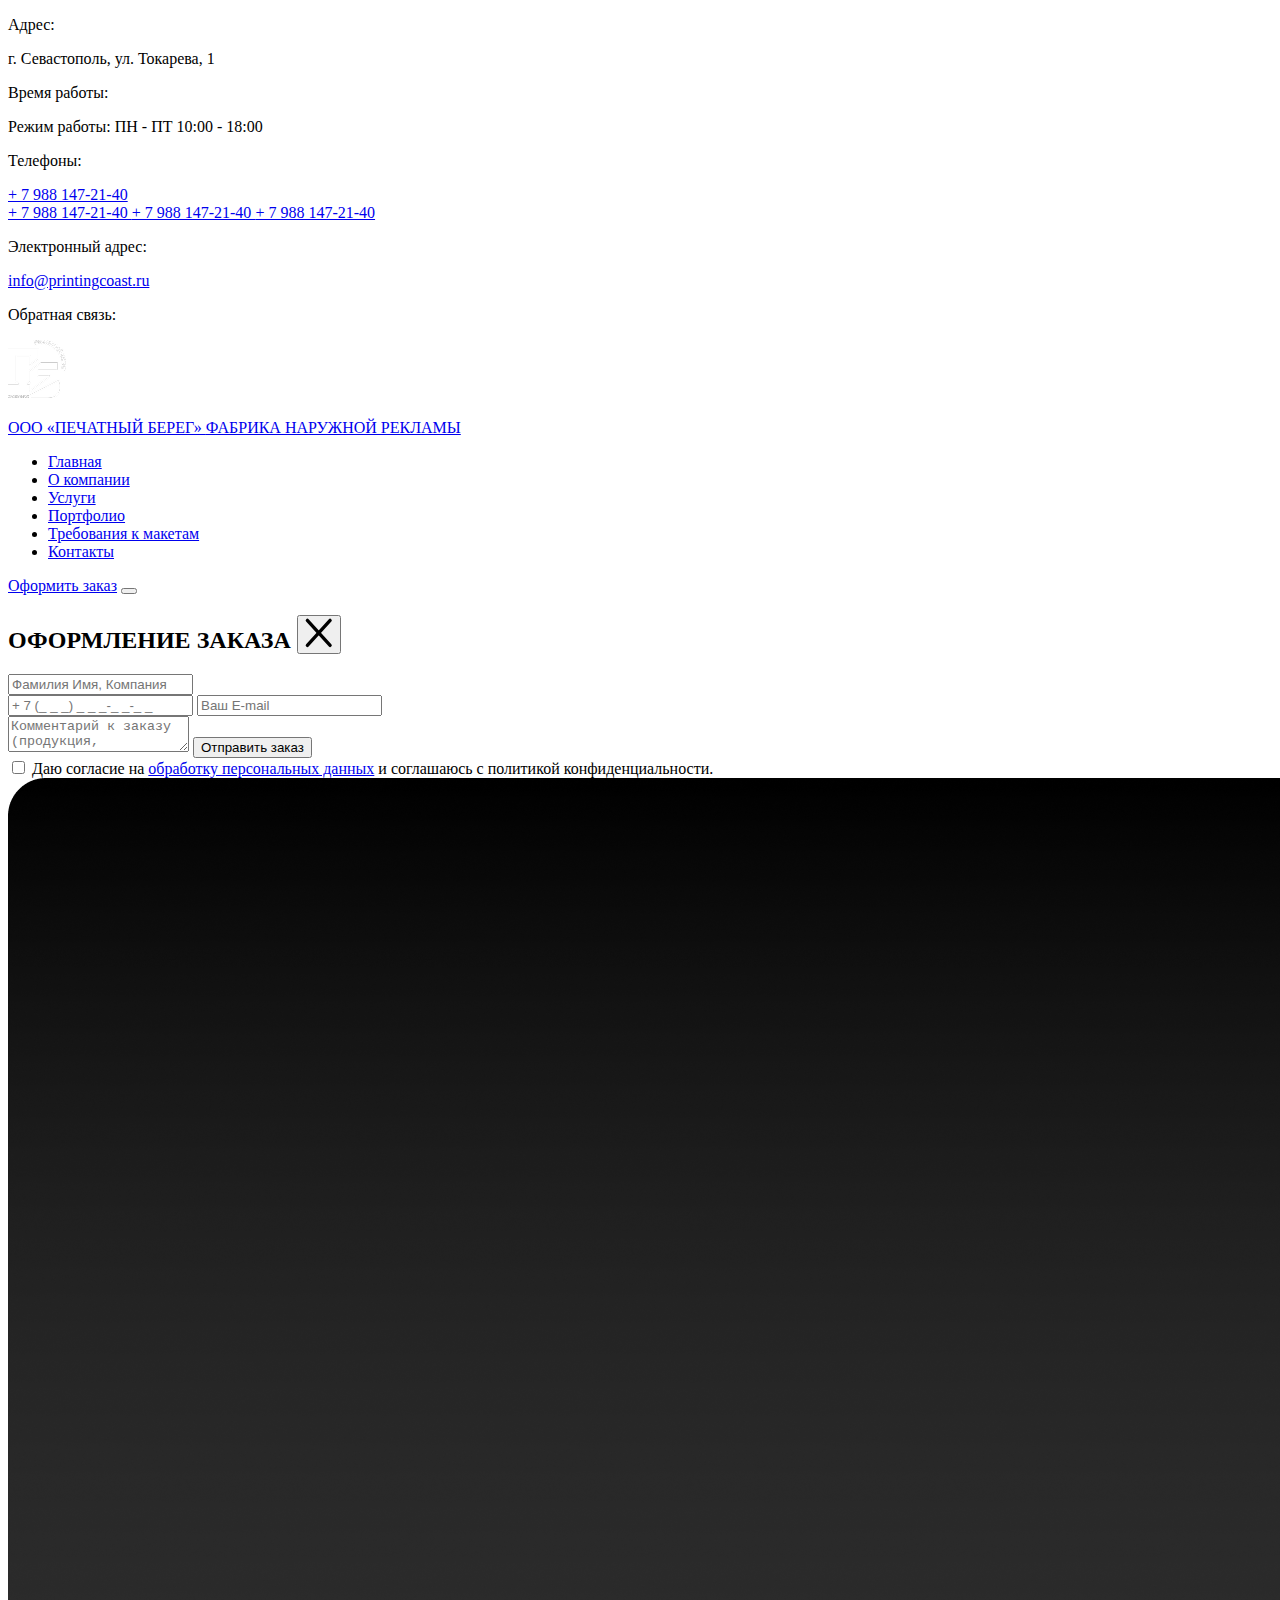
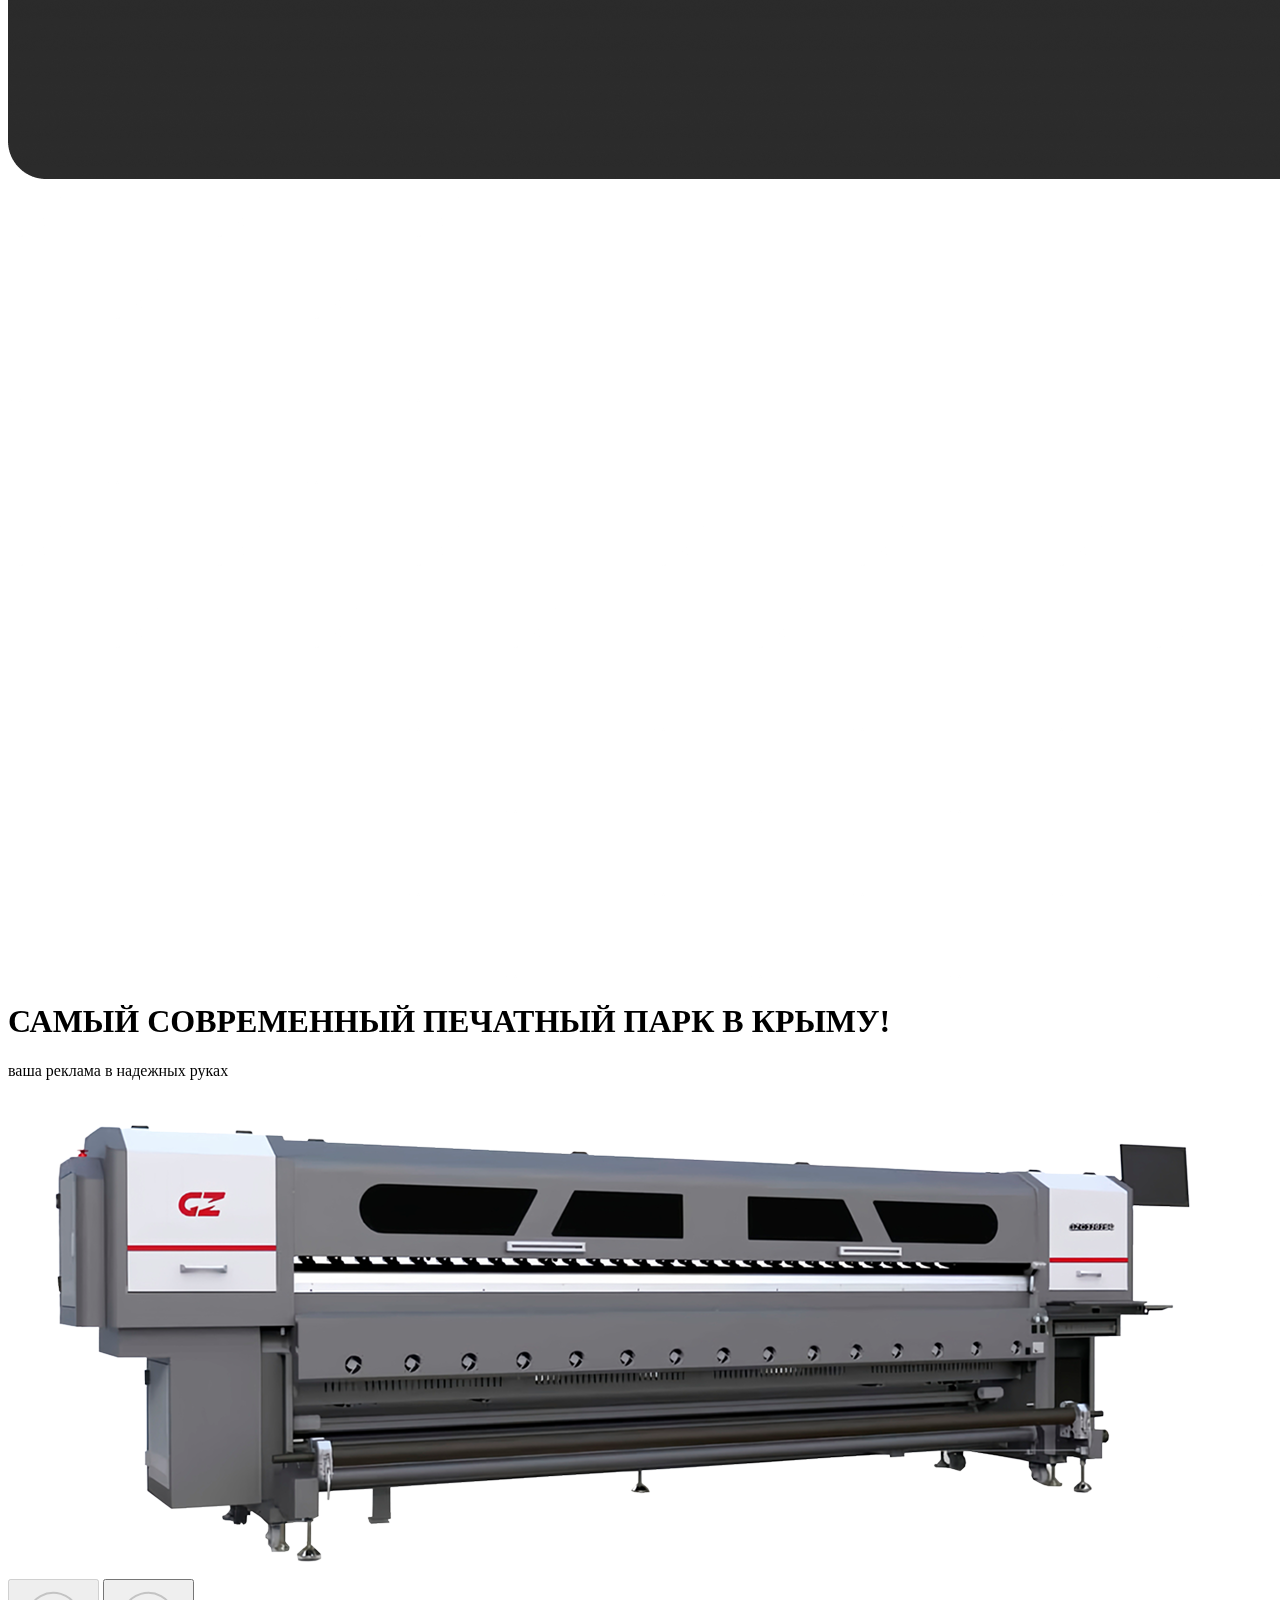
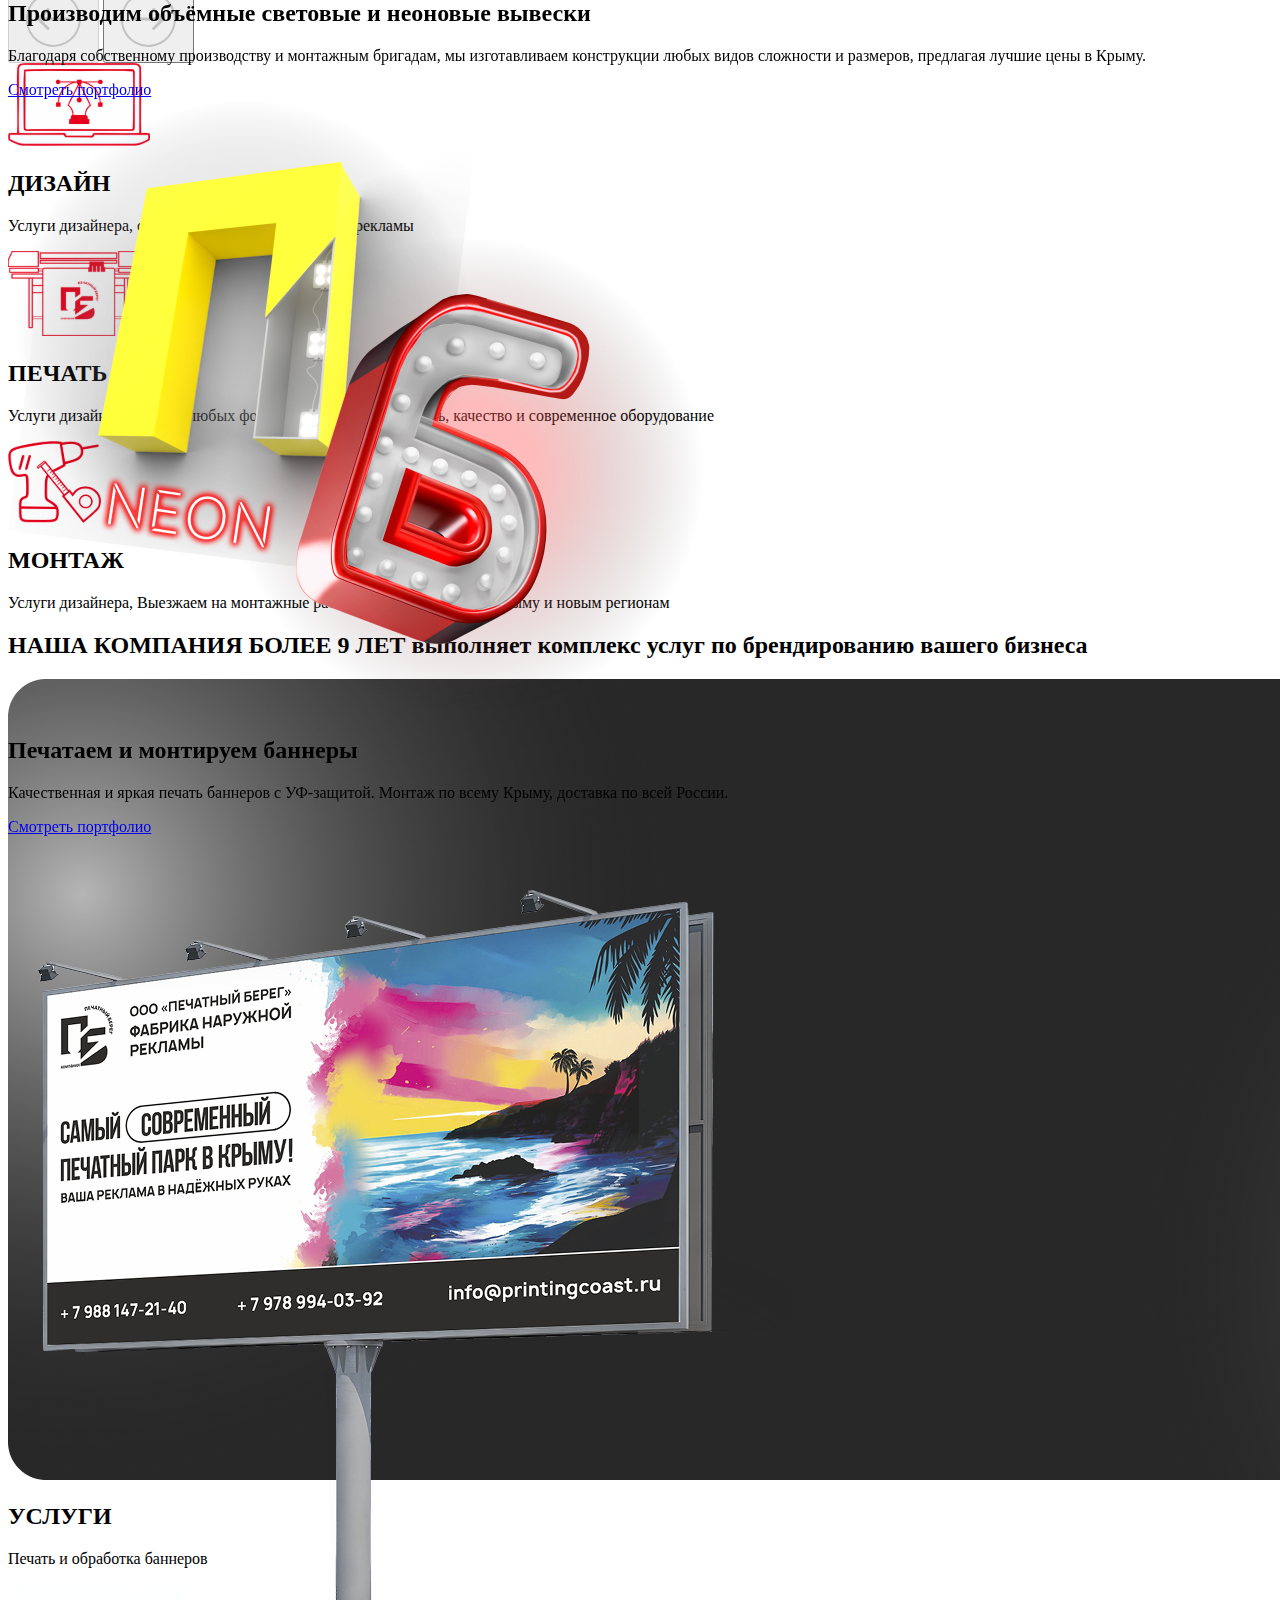
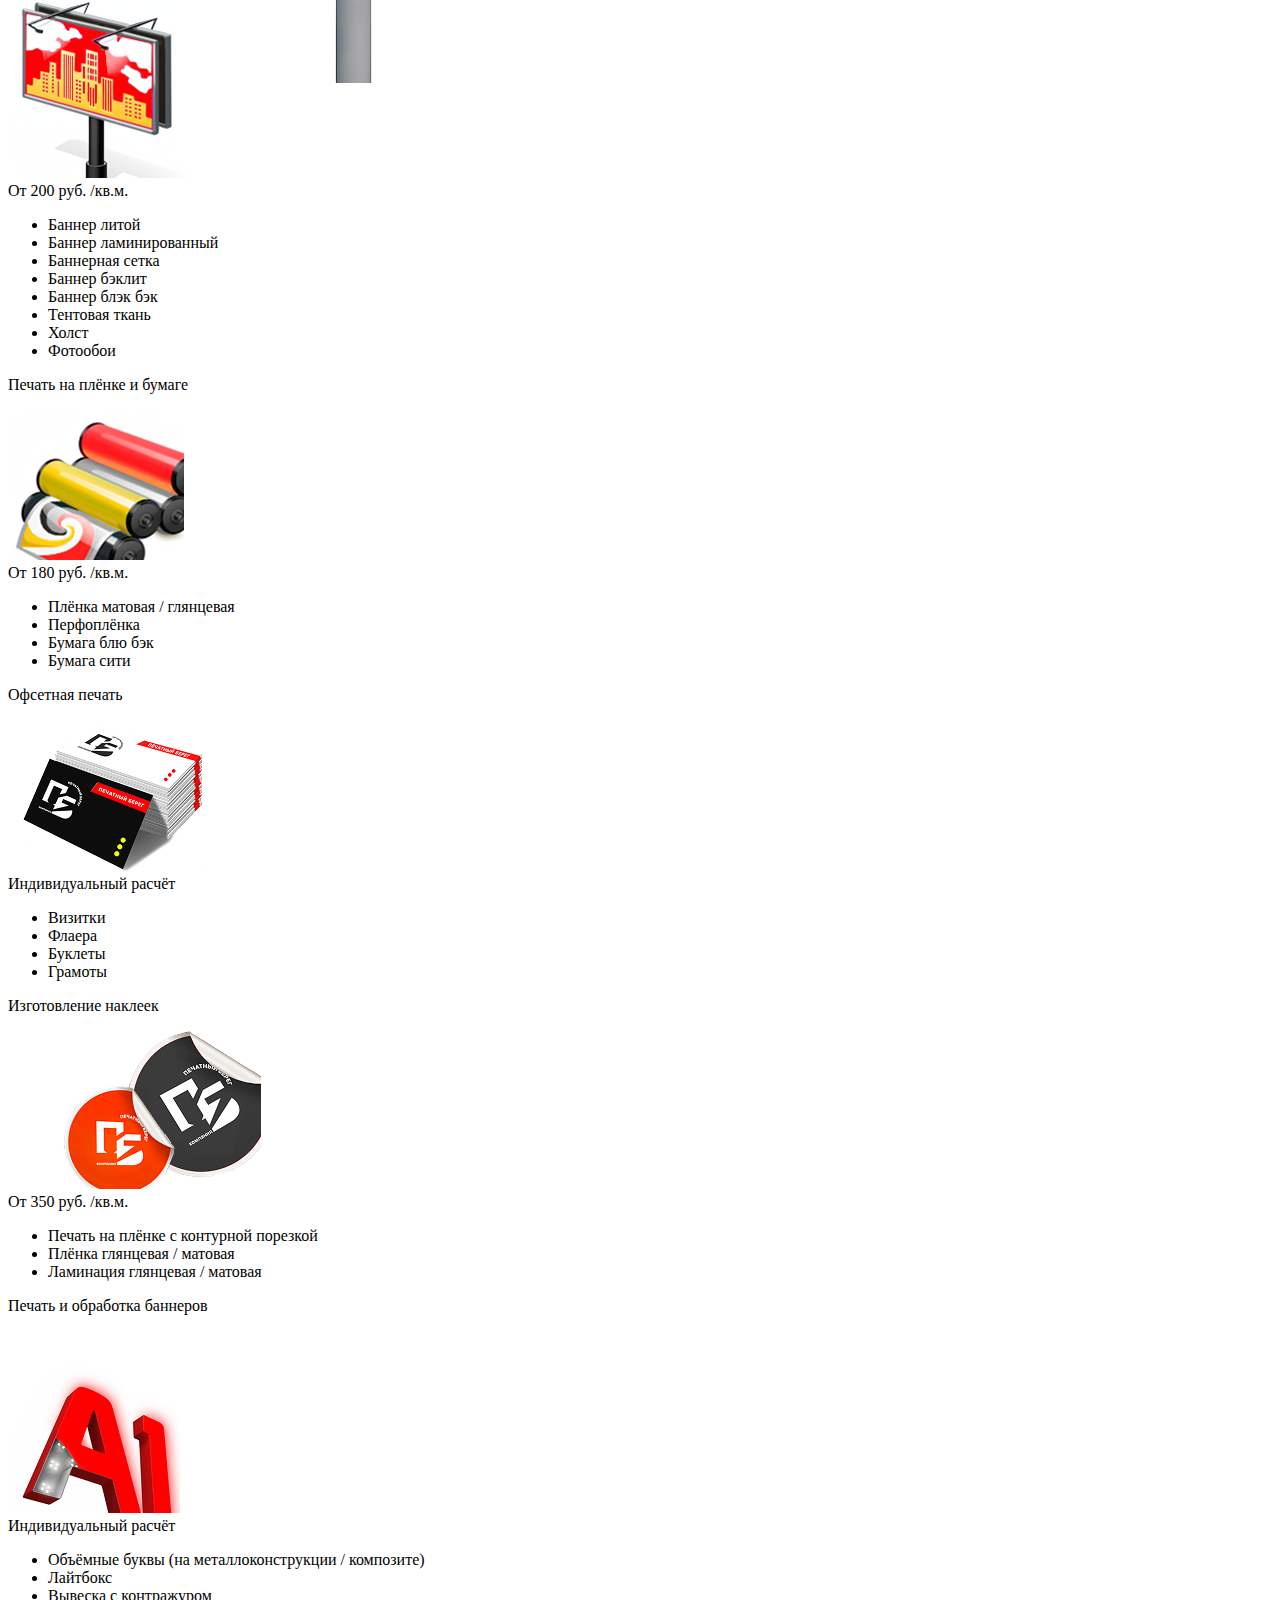
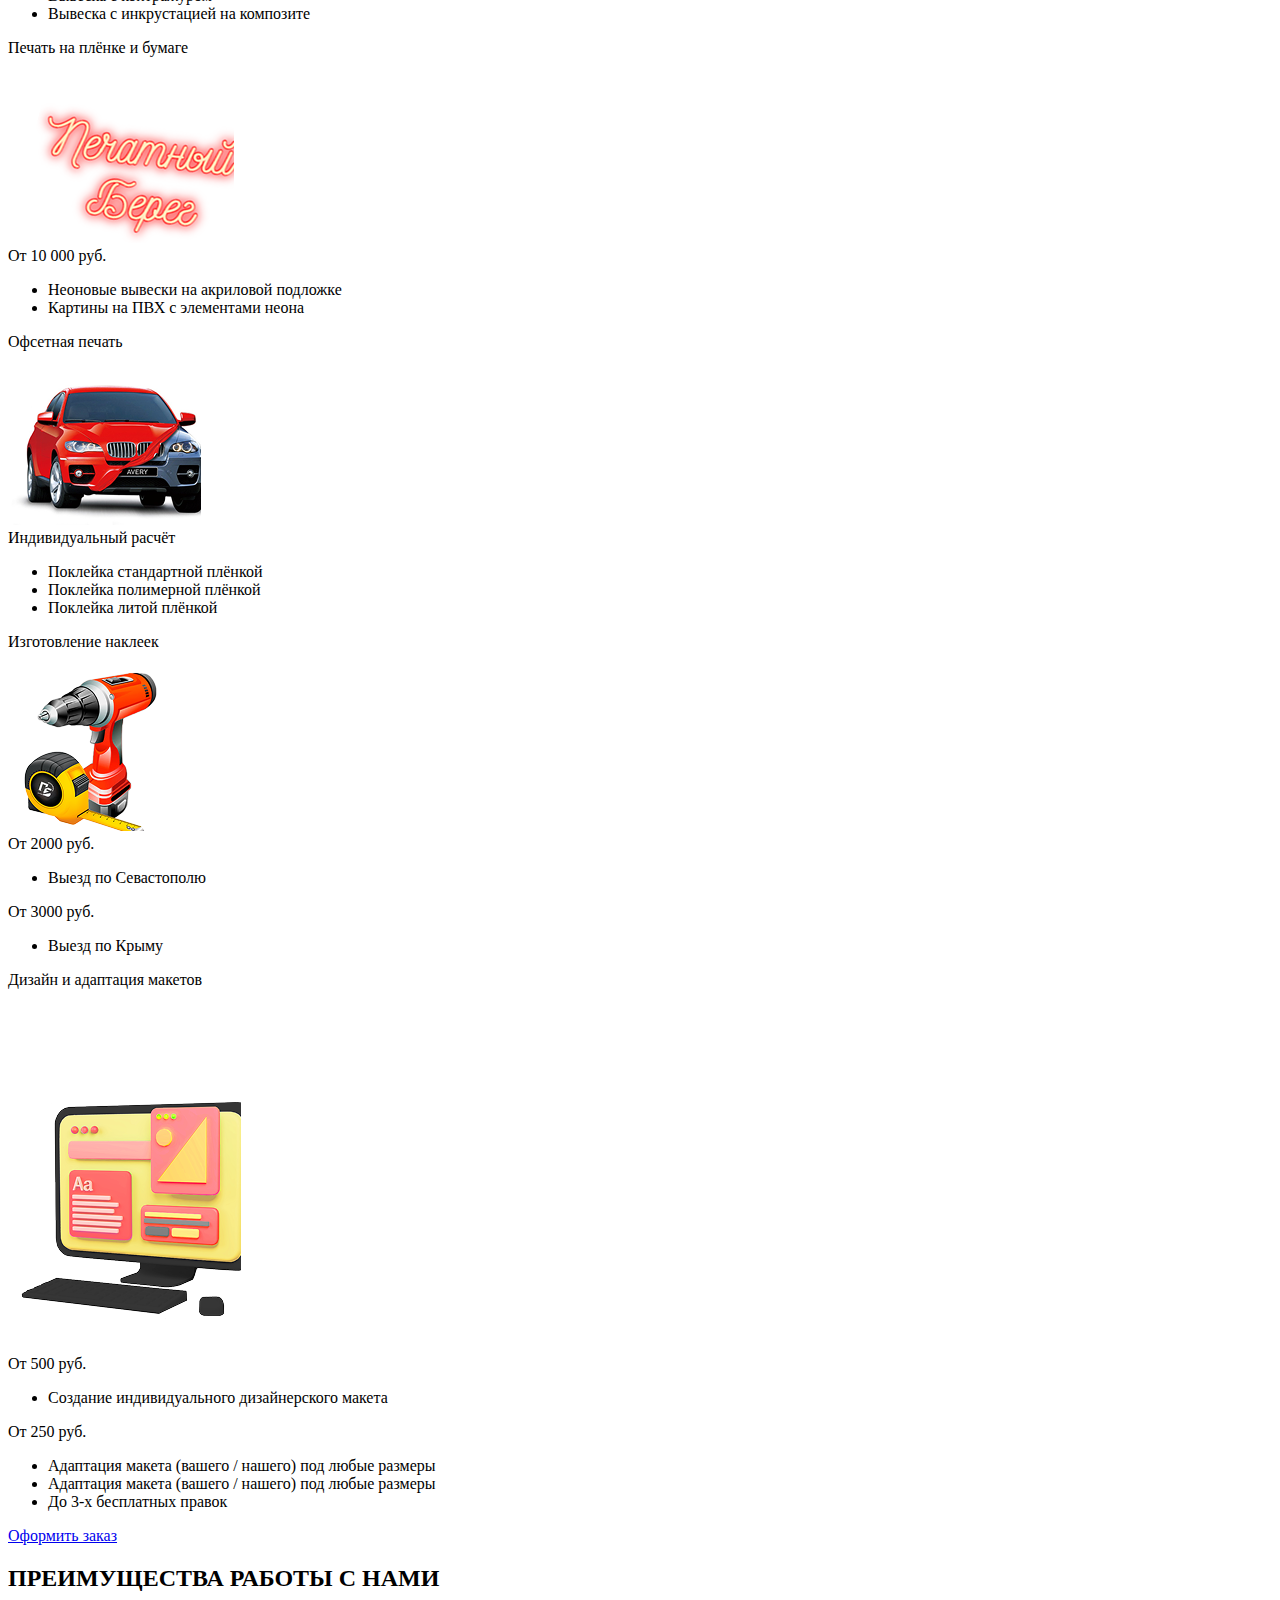
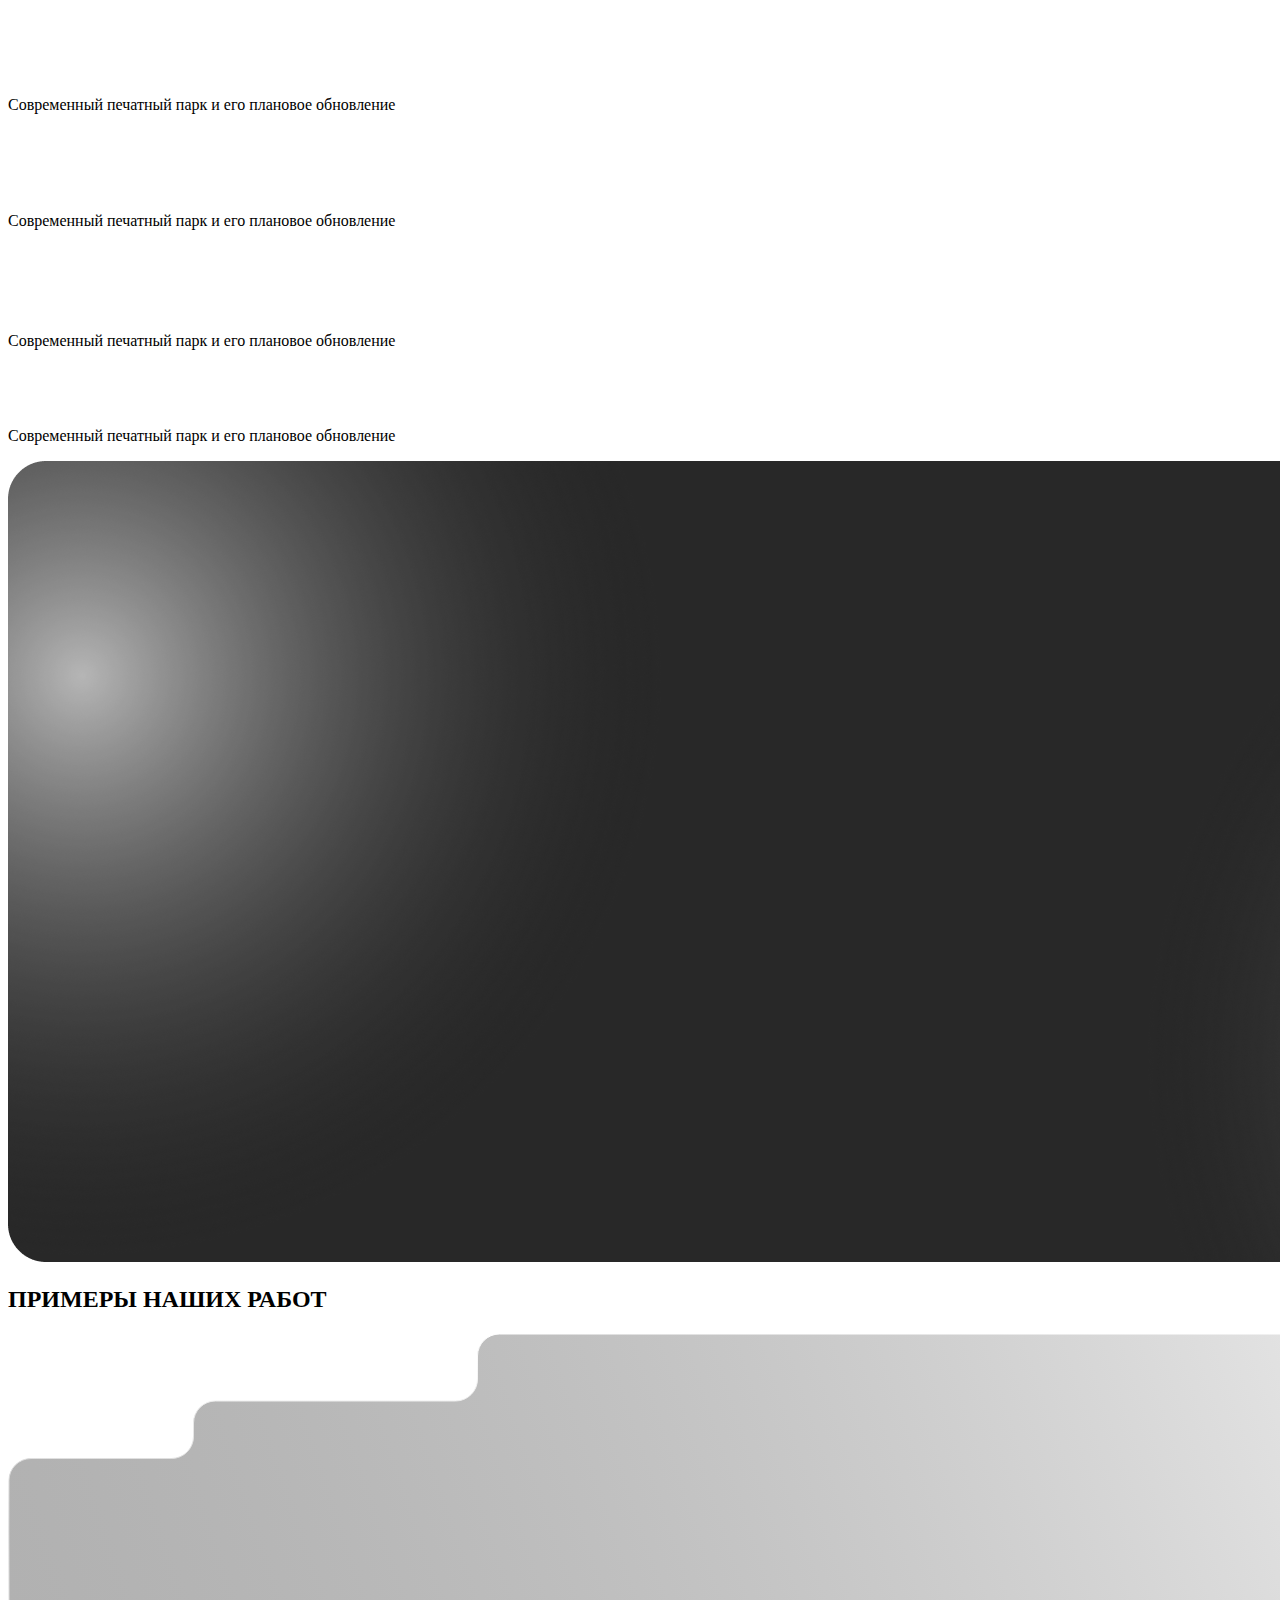
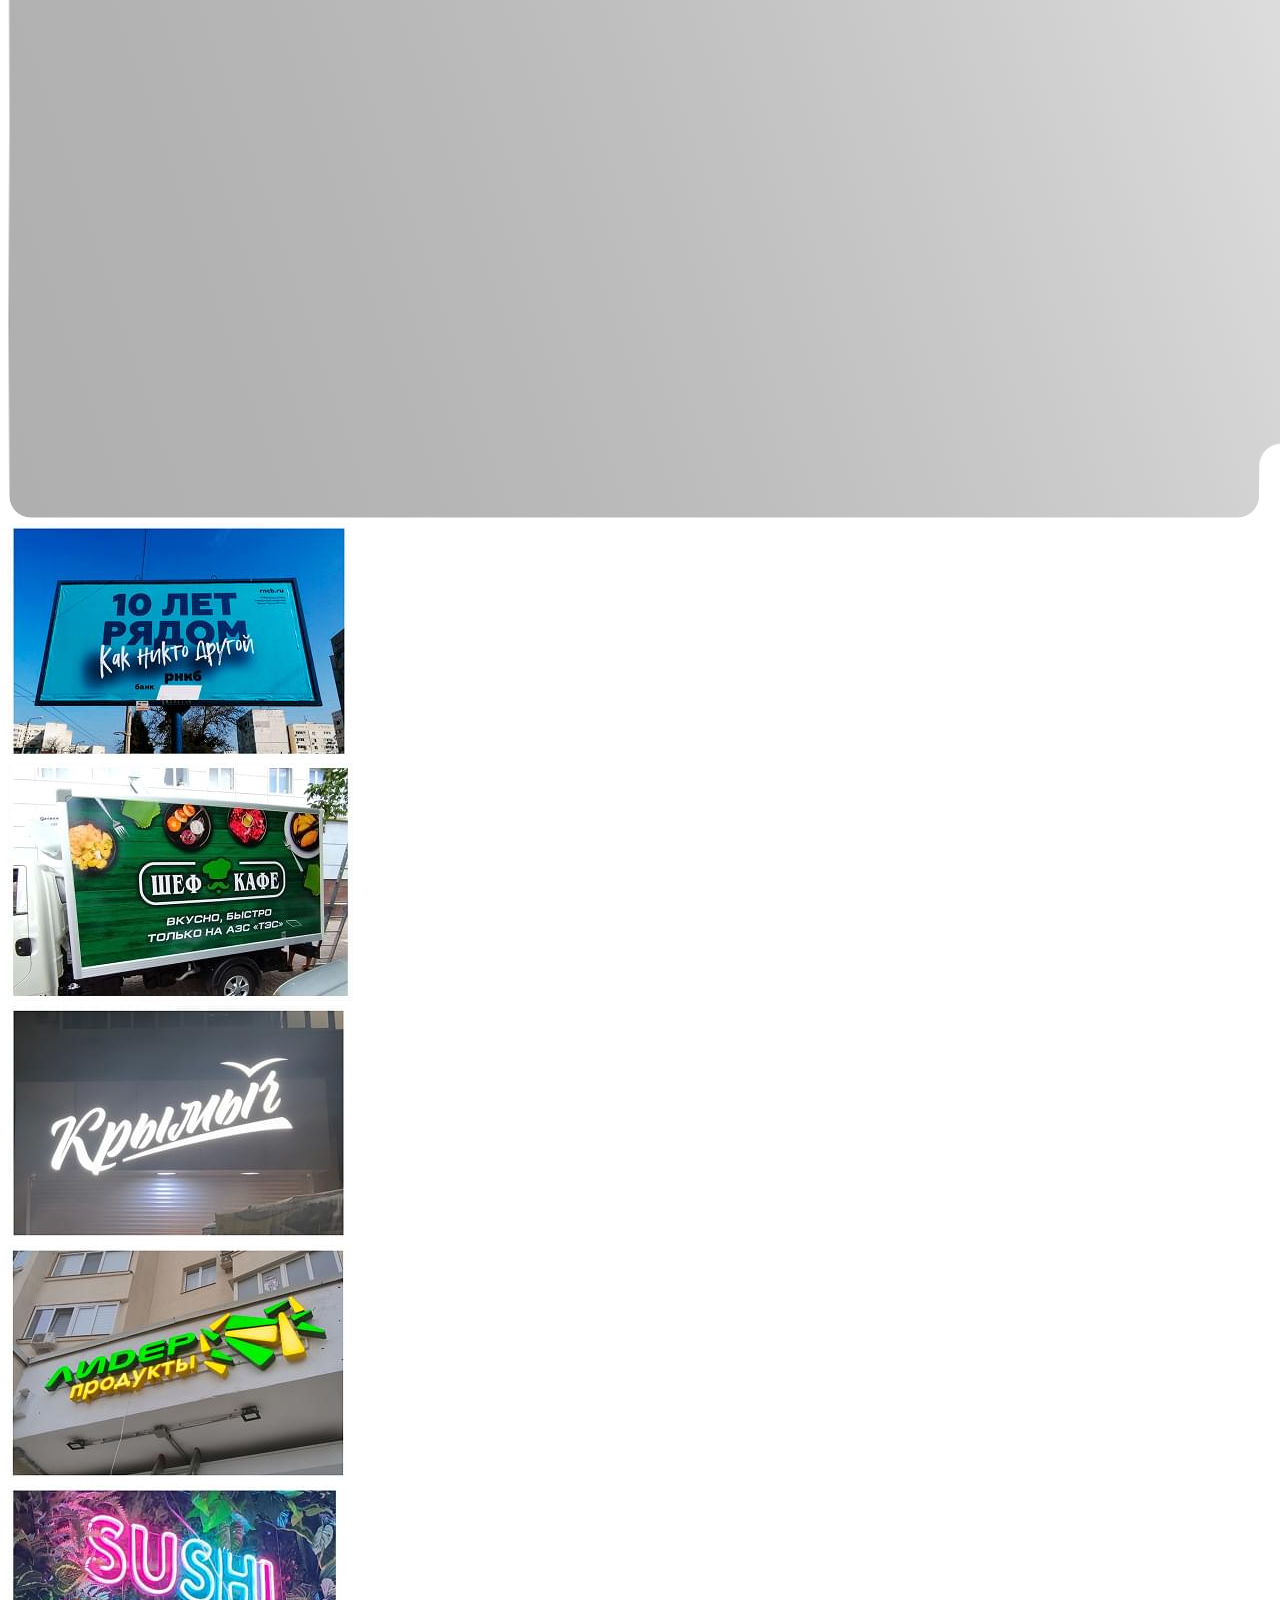
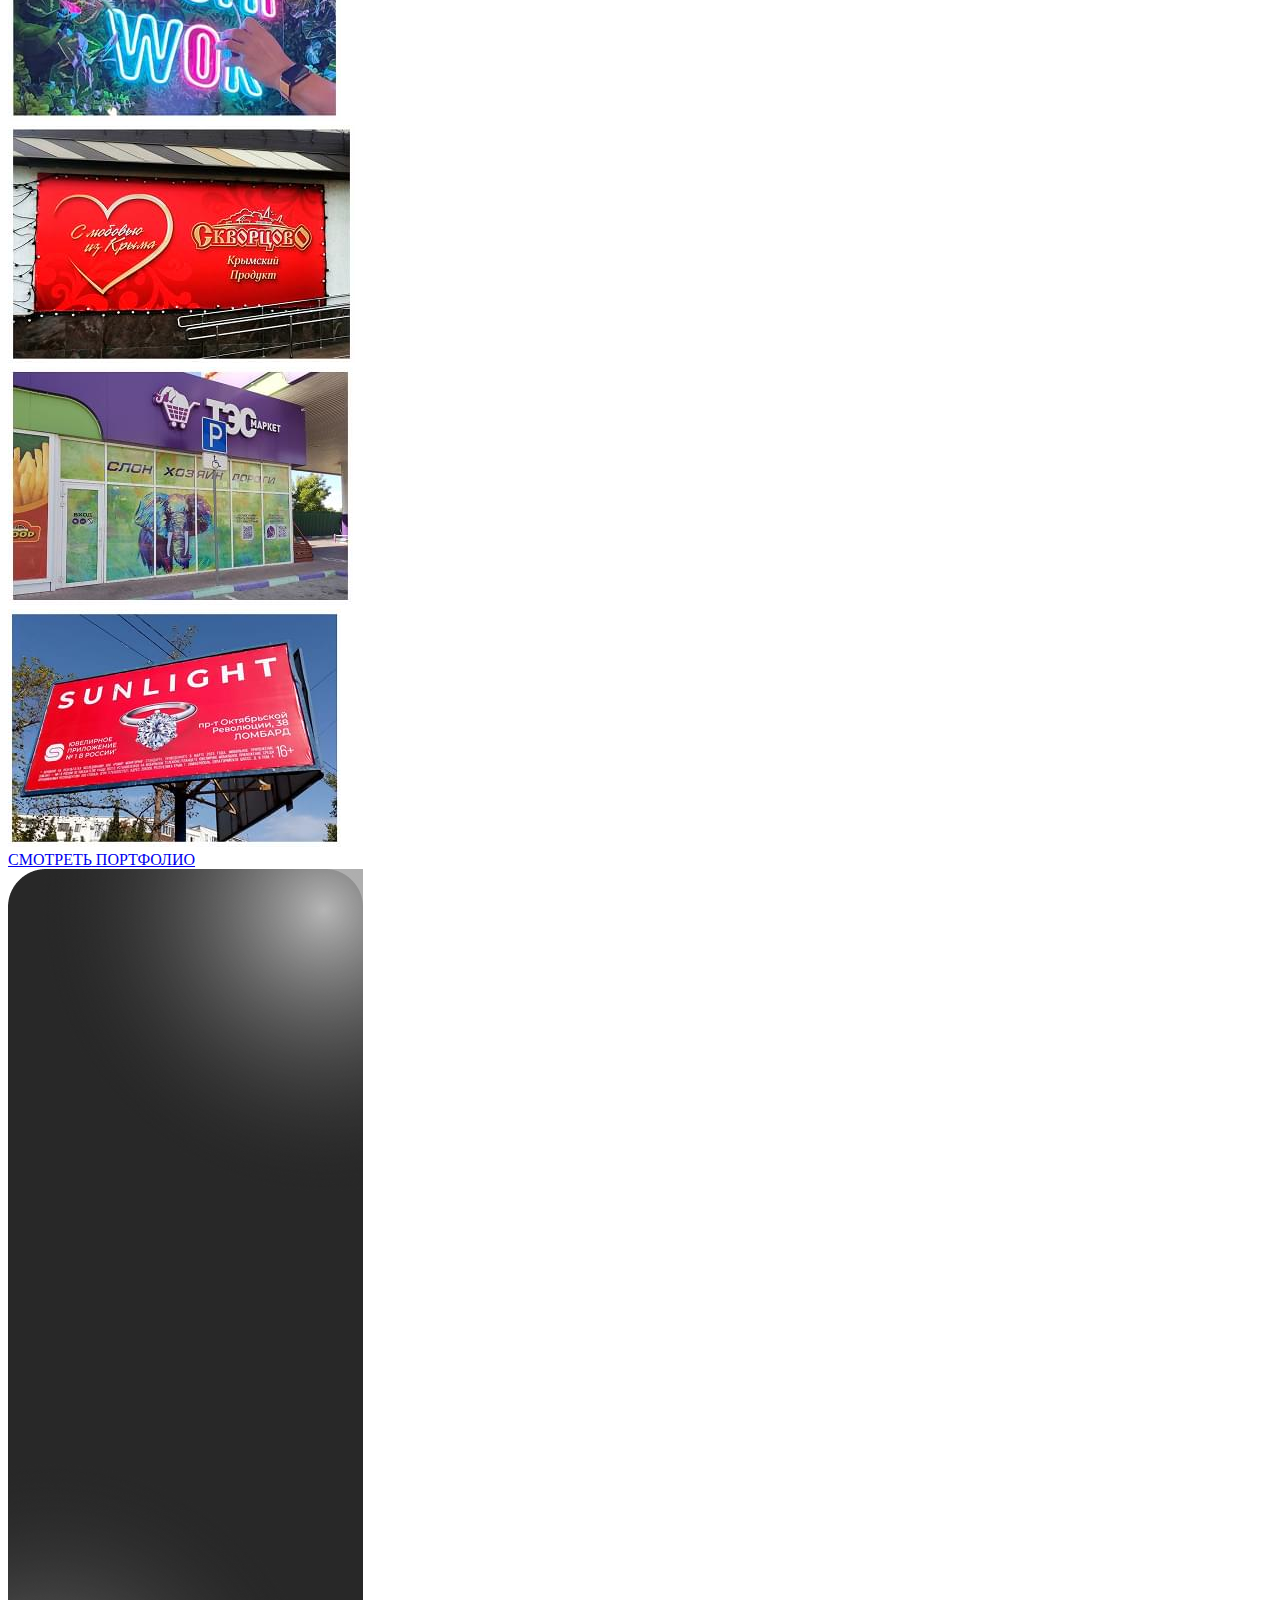
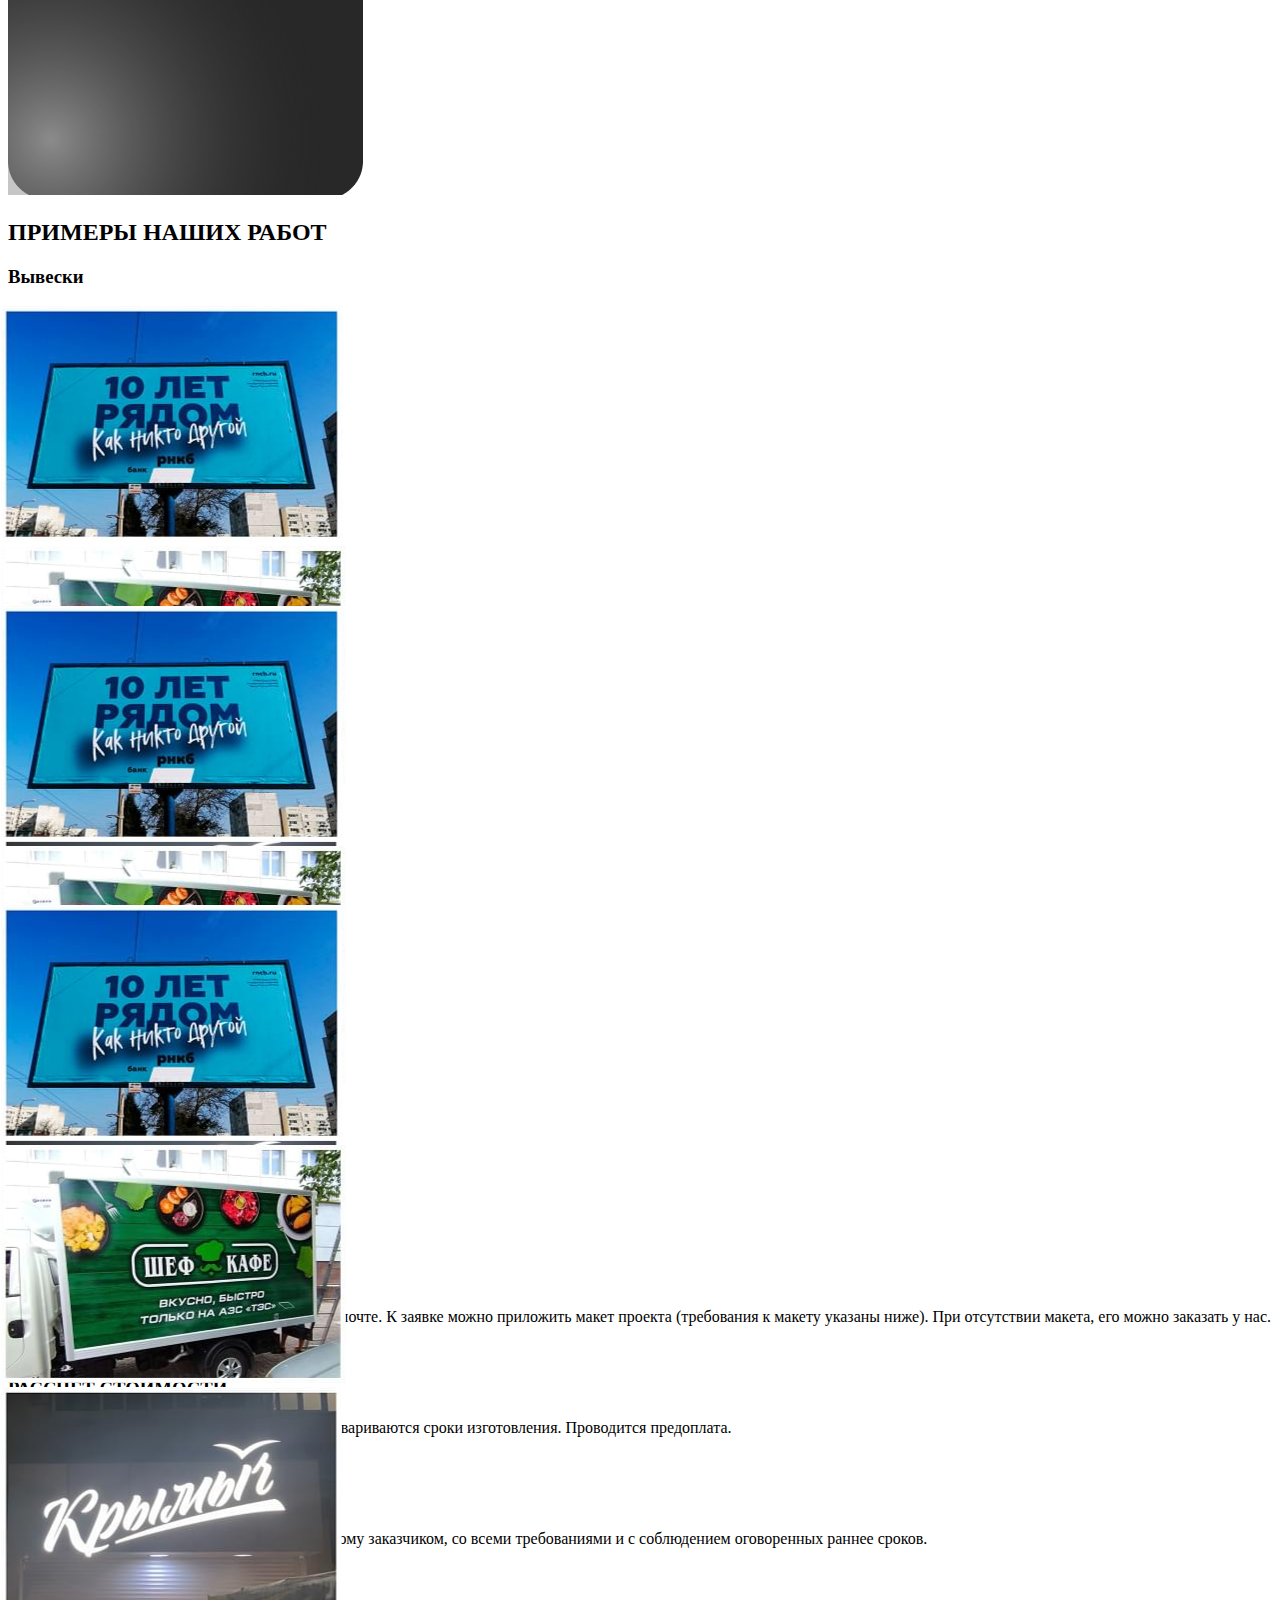
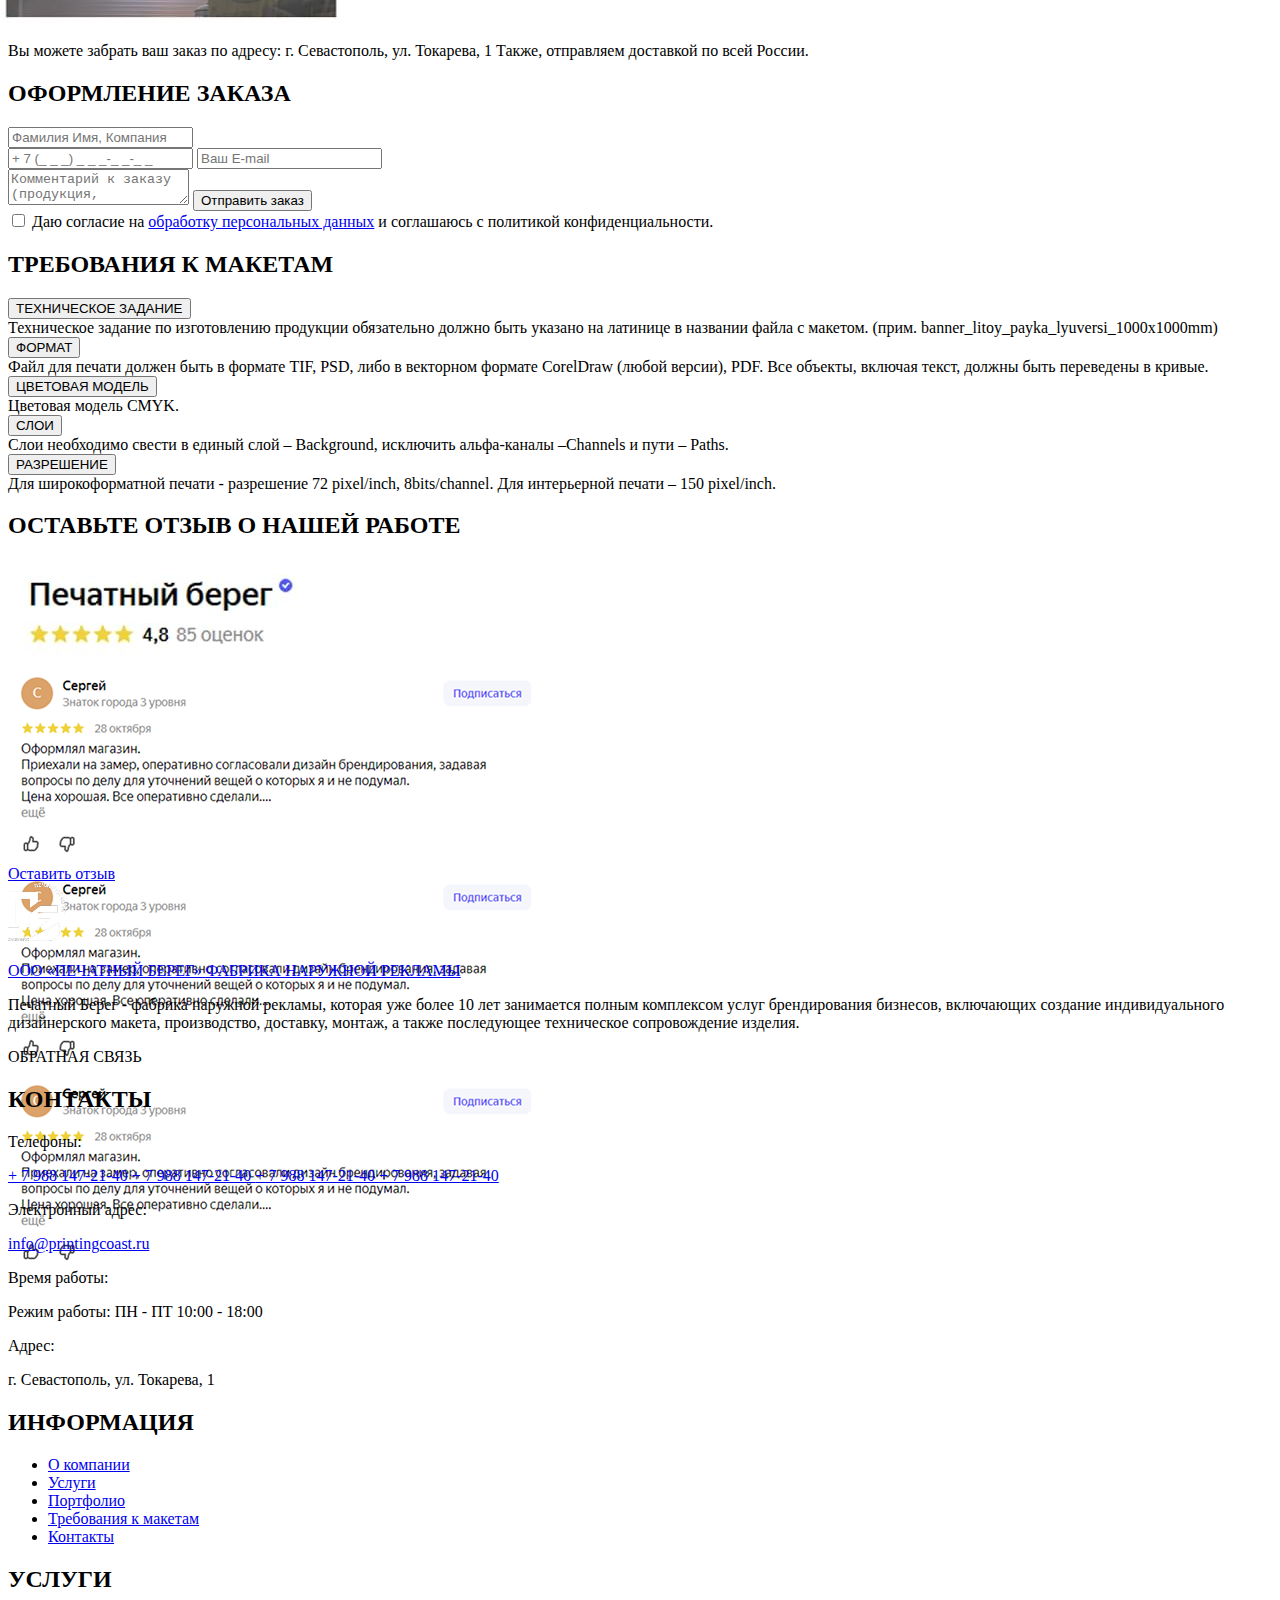
==== home.html @ d1a23ef1 "Add files via upload" ====
<!DOCTYPE html>
<html lang="en">

<head>
	<title>HomePage</title>
	<meta charset="UTF-8">
	<meta name="format-detection" content="telephone=no">
	<style>
		body {
			opacity: 1;
		}
	</style>
	<link rel="stylesheet" href="css/style.min.css?_v=20250329232618">
	<link rel="shortcut icon" href="favicon.ico">
	<!-- <meta name="robots" content="noindex, nofollow"> -->
	<meta name="viewport" content="width=device-width, initial-scale=1.0">
</head>

<body>
	<div class="wrapper">
		<header data-scroll="120" data-scroll-show class="header">
			<div class="header__top-container">
				<div data-da=".menu, 1200" class="header__top">
					<div class="header__address-body">
						<p class="header__address-title">Адрес:</p>
						<div class="header__address">
							<div class="header__address-icon"><i class="_icon-location"></i></div>
							<p class="header__address-text">г. Севастополь, ул. Токарева, 1</p>
						</div>
					</div>
					<div class="header__clock-body">
						<p class="header__clock-title">Время работы:</p>
						<div class="header__clock">
							<div class="header__clock-icon"><i class="_icon-clock2"></i></div>
							<p class="header__clock-text">Режим работы: ПН - ПТ 10:00 - 18:00 </p>
						</div>
					</div>
					<div class="header__phone-body">
						<p class="header__phone-title">Телефоны:</p>
						<div class="header__phone">
							<div class="header__phone-icon"><i class="_icon-phone"></i></div>
							<a data-da=".header__phone-item, 1200" href="tel:79881472140" class="header__phone-text">+ 7 988
								147-21-40 </a>
							<div class="header__phone-item">
								<a href="tel:79881472140" class="header__phone-text">+ 7 988 147-21-40 </a>

								<a href="tel:79881472140" class="header__phone-text">+ 7 988 147-21-40 </a>
								<a href="tel:79881472140" class="header__phone-text">+ 7 988 147-21-40 </a>
							</div>

						</div>
					</div>
					<div class="header__mail-body">
						<p class="header__mail-title">Электронный адрес:</p>
						<div class="header__mail">
							<div class="header__mail-icon"><i class="_icon-mail"></i></div>
							<a href="malito:info@printingcoast.ru" class="header__mail-text">info@printingcoast.ru</a>
						</div>
					</div>
					<div class="header__social-body">
						<p class="header__social-title">Обратная связь:</p>
						<div class="header__social">
							<a class="header__social-link" href="#"><i class="_icon-stash_telegram"></i></a>
							<a class="header__social-link" href="#"><i class="_icon-whatsapp"></i></a>
							<a class="header__social-link header__social-link-vk " href="#"><i class="_icon-vk"></i></a>
						</div>
					</div>
				</div>
			</div>
			<div class="header__container">
				<div class="header__main">
					<a href="#" class="header__logo">
						<img src="img/header/logo.png" alt="#">
						<p class="header__logo-text">
							ООО «ПЕЧАТНЫЙ БЕРЕГ»
							<span>ФАБРИКА НАРУЖНОЙ РЕКЛАМЫ</span>
						</p>
					</a>
					<div class="header__menu menu">
						<nav class="menu__body">
							<ul class="menu__list">
								<li data-goto=".hero" class="menu__item"><a href="home.html" class="menu__link">Главная <i class="_icon-arrow-line"></i>
									</a>
								</li>
								<li data-goto=".block-title" class="menu__item"><a href="#" class="menu__link">О компании <i class="_icon-arrow-line"></i> </a>
								</li>
								<li data-goto=".services" class="menu__item"><a href="#" class="menu__link">Услуги <i class="_icon-arrow-line"></i></a></li>
								<li data-goto=".hero-portfolio" class="menu__item"><a target="_blank" rel="noopener noreferrer" href="portfolio.html" class="menu__link">Портфолио <i class="_icon-arrow-line"></i></a>
								</li>
								<li data-goto=".requirement" class="menu__item"><a href="#" class="menu__link">Требования к макетам <i class="_icon-arrow-line"></i></a></li>
								<li data-goto=".contact" class="menu__item"><a href="#" class="menu__link">Контакты <i class="_icon-arrow-line"></i></a>
								</li>
							</ul>
						</nav>
					</div>
					<a data-ripple data-popup="#popup" href="#" class="header__button button">Оформить заказ</a>
					<button type="button" class="menu__icon icon-menu"><span></span></button>
				</div>
			</div>
		</header>
		<div id="popup" aria-hidden="true" class="popup">
			<div class="popup__wrapper">
				<div class="popup__content">

					<div class="requirement__form form-requirement form-requirement--popup">
						<h2 class="form-requirement__title">ОФОРМЛЕНИЕ ЗАКАЗА <button data-close type="button" class="popup__close"><svg width="28" height="30" viewBox="0 0 28 30" fill="none" xmlns="http://www.w3.org/2000/svg">
									<rect x="2.48145" width="37.1367" height="3.35464" rx="1.67732" transform="rotate(47.6788 2.48145 0)" fill="black" />
									<rect width="37.1367" height="3.35464" rx="1.67732" transform="matrix(-0.673287 0.739382 0.739382 0.673287 25.0039 0)" fill="black" />
								</svg></button> </h2>
						<form class="form-requirement__form" action="files/sendmail/sendmail.php" method="POST">
							<input autocomplete="off" type="text" name="name" placeholder="Фамилия Имя, Компания " class="form-requirement__input input">
							<div class="form-requirement__item">
								<input data-inputmask="'mask': '+ 7 (999)-999-99-99'" autocomplete="off" type="text" name="phone" placeholder="+ 7 (_ _ _) _ _ _-_ _-_ _ " class="form-requirement__input input">
								<input autocomplete="off" type="text" name="email" placeholder="Ваш E-mail " class="form-requirement__input input">
							</div>
							<textarea data-autoheight data-autoheight-min="150" autocomplete="off" name="text" placeholder="Комментарий к заказу (продукция, размеры,техническое задание, ссылка на макет)" data-error="Помилка" class="form-requirement__textarea input"></textarea>
							<button type="submit" class="form-requirement__button button">Отправить заказ</button>
							<div class="checkbox checkbox--popup">
								<input id="c_3" data-error="Ошибка" class="checkbox__input" type="checkbox" value="1" name="chek">
								<label for="c_3" class="checkbox__label"><span class="checkbox__text">Даю согласие на <a href="#">обработку персональных данных</a>
										и соглашаюсь с политикой конфиденциальности.</span></label>
							</div>
						</form>
					</div>
				</div>
			</div>
		</div>
		<main class="page">
			<section data-watch="navigator" class=" hero">
				<img class="hero__bg" src="img/hero/background.png" alt="#">
				<img class="hero__bg-logo" src="img/hero/background-2.png" alt="">
				<div class="hero__container-swiper">
					<div class="hero__container">
						<!-- Оболонка слайдера -->
						<div class="hero__slider swiper">
							<!-- Частина слайдера, що рухається -->
							<div class="hero__wrapper swiper-wrapper">
								<!-- Слайд -->
								<div class="hero__slide hero__slide--one swiper-slide">
									<h1 data-swiper-parallax="-200" class="hero__title">САМЫЙ <span>СОВРЕМЕННЫЙ</span> ПЕЧАТНЫЙ
										ПАРК В КРЫМУ!</h1>
									<p data-swiper-parallax="-400" class="hero__subtitle">ваша реклама в надежных руках</p>
									<div data-swiper-parallax="-800" class="hero__image"> <img src="img/hero/01.png" alt="#">
									</div>
								</div>
								<div class="hero__slide hero__slide--main swiper-slide">
									<div class="hero__slide-body hero__slide-body--main">
										<div class="hero__content">
											<h2 data-swiper-parallax="-200" class="hero__title">Производим объёмные
												световые и неоновые вывески </h2>
											<p data-swiper-parallax="-400" class="hero__subtitle">Благодаря собственному
												производству и монтажным бригадам,
												мы изготавливаем конструкции любых видов сложности и размеров,
												предлагая лучшие цены в Крыму.</p>
											<a data-swiper-parallax="-600" href="#" class="hero__button button">Смотреть портфолио
											</a>
										</div>
										<div data-swiper-parallax="-800" class="hero__image">

											<img src="img/hero/03.png" alt="#">
										</div>
									</div>
								</div>
								<div class="hero__slide hero__slide--last swiper-slide">
									<div class="hero__slide-body hero__slide-body--last ">
										<div class="hero__content">
											<h2 data-swiper-parallax="-200" class="hero__title">Печатаем
												и монтируем баннеры </h2>
											<p data-swiper-parallax="-400" class="hero__subtitle">Качественная и яркая печать
												баннеров с УФ-защитой.
												Монтаж по всему Крыму, доставка по всей России.</p>
											<a data-swiper-parallax="-600" href="#" class="hero__button button">Смотреть портфолио
											</a>
										</div>
										<div data-swiper-parallax="-800" class="hero__image">

											<img src="img/hero/02.png" alt="#">
										</div>
									</div>
								</div>
							</div>
							<!-- Якщо потрібна пагінація -->

							<button type="button" class="hero-button-prev swiper-button-prev"><img src="img/hero/arrow-left.svg" alt="#"></button>
							<button type="button" class="hero-button-next swiper-button-next"><img src="img/hero/arrow-rigth.svg" alt="#"></button>


						</div>

					</div>

				</div>
				<div class="hero-pagination"></div>

			</section>
			<section class="advertising">
				<div class="advertising__container">
					<div class="advertising__items">
						<div class="advertising__item">
							<div class="advertising__icon"><img src="img/advertising/01.svg" alt="#"></div>
							<div class="advertising__block">
								<h2 class="advertising__title">ДИЗАЙН</h2>
								<p class="advertising__text"> Услуги дизайнера,
									создание / адаптация
									наружной рекламы</p>
							</div>
						</div>
						<div class="advertising__item">
							<div class="advertising__icon"><img src="img/advertising/02.svg" alt="#"></div>
							<div class="advertising__block">
								<h2 class="advertising__title">ПЕЧАТЬ </h2>
								<p class="advertising__text"> Услуги дизайнера,
									Печать любых форматов,
									рекордная скорость, качество
									и современное оборудование</p>
							</div>
						</div>
						<div class="advertising__item">
							<div class="advertising__icon"><img src="img/advertising/03.svg" alt="#"></div>
							<div class="advertising__block">
								<h2 class="advertising__title">МОНТАЖ</h2>
								<p class="advertising__text"> Услуги дизайнера,
									Выезжаем на монтажные
									работы / замеры по всему Крыму
									и новым регионам </p>
							</div>
						</div>
					</div>
				</div>
			</section>
			<section data-watch="navigator" data-watch-threshold="1" class="block-title">
				<div class="block-title__container">
					<h2>
						НАША КОМПАНИЯ БОЛЕЕ <span>9 ЛЕТ</span>
						выполняет
						комплекс услуг
						по брендированию вашего бизнеса
					</h2>
				</div>
			</section>
			<section data-watch="navigator" data-watch-threshold="0.8" class="services">
				<div class="services__container-big">
					<img class="services__image-bg" src="img/servises/bac.png" alt="#">
					<div class="services__container">
						<h2 class="services__title">УСЛУГИ </h2>
						<div class="services__body">
							<div class="services__items">
								<div class="services__item">
									<p class="services__text">Печать
										и обработка
										баннеров </p>
									<div class="services__image"><img src="img/servises/01.png" alt="#"> </div>
									<div class="services__block">
										<div class="services__block-price">От 200 руб. /кв.м.</div>
										<ul class="services__block-list">
											<li>Баннер литой </li>
											<li>Баннер ламинированный</li>
											<li>Баннерная сетка</li>
											<li>Баннер бэклит</li>
											<li>Баннер блэк бэк </li>
											<li>Тентовая
												ткань </li>
											<li>Холст</li>
											<li>Фотообои</li>
										</ul>
									</div>
								</div>
								<div class="services__item">
									<p class="services__text">Печать на плёнке
										и бумаге
									</p>
									<div class="services__image"><img src="img/servises/02.png" alt="#"> </div>
									<div class="services__block">
										<div class="services__block-price">От 180 руб. /кв.м.</div>
										<ul class="services__block-list">
											<li>Плёнка матовая / глянцевая</li>
											<li>Перфоплёнка</li>
											<li>Бумага блю бэк</li>
											<li> Бумага сити </li>

										</ul>
									</div>
								</div>
								<div class="services__item">
									<p class="services__text">Офсетная
										печать

									</p>
									<div class="services__image"><img src="img/servises/03.png" alt="#"> </div>
									<div class="services__block">
										<div class="services__block-price">Индивидуальный расчёт </div>
										<ul class="services__block-list">
											<li>Визитки </li>
											<li>Флаера</li>
											<li>Буклеты</li>
											<li>Грамоты</li>

										</ul>
									</div>
								</div>
								<div class="services__item">
									<p class="services__text">Изготовление
										наклеек
									</p>
									<div class="services__image"><img src="img/servises/04.png" alt="#"> </div>
									<div class="services__block">
										<div class="services__block-price">От 350 руб. /кв.м.</div>
										<ul class="services__block-list">
											<li>Печать на плёнке
												с контурной порезкой </li>
											<li>Плёнка глянцевая / матовая</li>
											<li>Ламинация глянцевая / матовая </li>

										</ul>
									</div>
								</div>

								<div class="services__item">
									<p class="services__text">Печать
										и обработка
										баннеров </p>
									<div class="services__image"><img src="img/servises/05.png" alt="#"> </div>
									<div class="services__block">
										<div class="services__block-price">Индивидуальный расчёт </div>
										<ul class="services__block-list">
											<li>Объёмные буквы
												(на металлоконструкции / композите) </li>
											<li>Лайтбокс</li>
											<li> Вывеска с контражуром</li>
											<li> Вывеска с инкрустацией на композите </li>

										</ul>
									</div>
								</div>
								<div class="services__item">
									<p class="services__text">Печать на плёнке
										и бумаге
									</p>
									<div class="services__image"><img src="img/servises/06.png" alt="#"> </div>
									<div class="services__block">
										<div class="services__block-price">От 10 000 руб. </div>
										<ul class="services__block-list">
											<li>Неоновые вывески на акриловой подложке </li>
											<li>Картины на ПВХ
												с элементами неона </li>


										</ul>
									</div>
								</div>
								<div class="services__item">
									<p class="services__text">Офсетная
										печать

									</p>
									<div class="services__image"><img src="img/servises/07.png" alt="#"> </div>
									<div class="services__block">
										<div class="services__block-price">Индивидуальный расчёт </div>
										<ul class="services__block-list">
											<li>Поклейка стандартной плёнкой</li>
											<li>Поклейка полимерной плёнкой</li>
											<li>Поклейка литой плёнкой </li>

										</ul>
									</div>
								</div>


								<div class="services__item">
									<p class="services__text">Изготовление
										наклеек
									</p>
									<div class="services__image"><img src="img/servises/08.png" alt="#"> </div>
									<div class="services__block">
										<div class="services__block-price">От 2000 руб.</div>
										<ul class="services__block-list">
											<li>Выезд по Севастополю</li>


										</ul>
										<div class="services__block-price">От 3000 руб. </div>
										<ul class="services__block-list">
											<li>Выезд по Крыму</li>


										</ul>
									</div>
								</div>

							</div>
							<div data-da=".services__items, 1000" class="services__aside ">
								<p class="services__text">Дизайн
									и адаптация
									макетов
								</p>
								<div class="services__image"><img src="img/servises/09.png" alt="#"> </div>
								<div class="services__block">
									<div class="services__block-price">От 500 руб. </div>
									<ul class="services__block-list">
										<li>Создание
											индивидуального
											дизайнерского макета</li>


									</ul>
									<div class="services__block-price">От 250 руб.</div>
									<ul class="services__block-list">
										<li> Адаптация макета
											(вашего / нашего)
											под любые размеры</li>
										<li> Адаптация макета
											(вашего / нашего)
											под любые размеры</li>
										<li> До 3-х бесплатных правок</li>


									</ul>
								</div>
							</div>
						</div>
						<a data-popup="#popup" data-ripple class="services__button button" href="#">Оформить заказ</a>
					</div>
				</div>
			</section>
			<section class="advantages">
				<div class="advantages__container">
					<h2 class="advantages__title">ПРЕИМУЩЕСТВА РАБОТЫ С НАМИ </h2>
					<div class="advantages__items">
						<div class="advantages__item">
							<div class="advantages__icon"><img src="img/advantages/01.svg" alt="#"></div>
							<p class="advantages__text">Современный печатный парк
								и его плановое обновление</p>
						</div>
						<div class="advantages__item">
							<div class="advantages__icon"><img src="img/advantages/02.svg" alt="#"></div>
							<p class="advantages__text">Современный печатный парк
								и его плановое обновление</p>
						</div>
						<div class="advantages__item">
							<div class="advantages__icon"><img src="img/advantages/03.svg" alt="#"></div>
							<p class="advantages__text">Современный печатный парк
								и его плановое обновление</p>
						</div>
						<div class="advantages__item">
							<div class="advantages__icon"><img src="img/advantages/04.svg" alt="#"></div>
							<p class="advantages__text">Современный печатный парк
								и его плановое обновление</p>
						</div>
					</div>
				</div>
			</section>
			<section data-watch="navigator" data-watch-threshold="0.6" class="examples">
				<div class="examples__container-big">
					<img class="examples__image-bg" src="img/servises/bac.png" alt="#">
					<div class="examples__container">
						<h2 class="examples__title">ПРИМЕРЫ <span>НАШИХ</span> РАБОТ</h2>
						<div class="examples__body">
							<img class="examples__body-bacr" src="img/examples/bac-svg.svg" alt="">
							<div class="examples__column">
								<div class="examples__item">
									<img src="img/examples/01.jpg" alt="#">

								</div>
								<div class="examples__item">
									<img src="img/examples/02.jpg" alt="#">

								</div>
							</div>
							<div class="examples__items">
								<div class="examples__item">
									<img src="img/examples/03.jpg" alt="#">

								</div>
								<div class="examples__item">
									<img src="img/examples/04.jpg" alt="#">

								</div>
								<div class="examples__item">
									<img src="img/examples/05.jpg" alt="#">

								</div>
								<div class="examples__item">
									<img src="img/examples/06.jpg" alt="#">

								</div>
								<div class="examples__item">
									<img src="img/examples/07.jpg" alt="#">

								</div>
								<div class="examples__item">
									<img src="img/examples/08.jpg" alt="#">

								</div>
							</div>
						</div>
						<a class="examples__button" href="#">
							<span>СМОТРЕТЬ</span> ПОРТФОЛИО
							<div class="examples__button-icon"><i class="_icon-arrow-line"></i></div>
						</a>
					</div>
				</div>
			</section>
			<section class="examples-mob">
				<img class="examples-mob__fon" src="img/examples/fon-mob.png" alt="#">
				<div class="examples-mob__container">
					<h2 class="examples__title">ПРИМЕРЫ <span>НАШИХ</span> РАБОТ</h2>
					<div class="examples-mob__decor-body">
						<div class="examples-mob__body">
							<div class="examples-mob__row">
								<h3 class="examples-mob__title">Вывески</h3>
								<div class="examples-mob__slider swiper">
									<div class="examples-mob__wrapper swiper-wrapper">
										<!-- Слайд -->
										<div class="examples-mob__slide swiper-slide">

											<img src="img/examples/01.jpg" alt="#">
										</div>
										<div class="examples-mob__slide swiper-slide">
											<img src="img/examples/02.jpg" alt="#">
										</div>
										<div class="examples-mob__slide swiper-slide">
											<img src="img/examples/03.jpg" alt="#">
										</div>
									</div>
									<div class="examples-mob-pagination"></div>

								</div>
							</div>
							<div class="examples-mob__row">
								<h3 class="examples-mob__title">БАННЕРА</h3>

								<div class="examples-mob__slider swiper">
									<div class="examples-mob__wrapper swiper-wrapper">
										<!-- Слайд -->
										<div class="examples-mob__slide swiper-slide">
											<img src="img/examples/01.jpg" alt="#">
										</div>
										<div class="examples-mob__slide swiper-slide">
											<img src="img/examples/02.jpg" alt="#">
										</div>
										<div class="examples-mob__slide swiper-slide">
											<img src="img/examples/03.jpg" alt="#">
										</div>
									</div>
									<div class="examples-mob-pagination"></div>
								</div>
							</div>
							<div class="examples-mob__row">
								<h3 class="examples-mob__title">ПЛЁНКА</h3>

								<div class="examples-mob__slider swiper">
									<div class="examples-mob__wrapper swiper-wrapper">
										<!-- Слайд -->
										<div class="examples-mob__slide swiper-slide">
											<img src="img/examples/01.jpg" alt="#">
										</div>
										<div class="examples-mob__slide swiper-slide">
											<img src="img/examples/02.jpg" alt="#">
										</div>
										<div class="examples-mob__slide swiper-slide">
											<img src="img/examples/03.jpg" alt="#">
										</div>
									</div>
									<div class="examples-mob-pagination"></div>
								</div>
							</div>
						</div>
					</div>


					<a class="examples__button" href="#">
						<span>СМОТРЕТЬ</span> ПОРТФОЛИО
						<div class="examples__button-icon"><i class="_icon-arrow-line"></i></div>
					</a>
				</div>
			</section>
			<section class="order">
				<div class="order__container">
					<h2 class="order__title">ПОРЯДОК РАБОТЫ </h2>
					<div class="order__items">
						<div class="order__item">
							<div class="order__number">0<span>1</span></div>
							<div class="order__block">
								<h3 class="order__item-title"><span>ПРИЁМ</span> ЗАЯВКИ</h3>
								<p class="order__text">Приём вашей заявки
									по телефону / электронной почте.
									К заявке можно приложить макет проекта (требования к макету указаны ниже). При отсутствии
									макета, его можно заказать у нас.
								</p>
							</div>
						</div>
						<div class="order__item">
							<div class="order__number">0<span>2</span></div>
							<div class="order__block">
								<h3 class="order__item-title"><span>РАССЧЁТ</span> СТОИМОСТИ</h3>
								<p class="order__text">Мы проводим рассчёт стоимости, после чего оговариваются сроки
									изготовления. Проводится предоплата.
								</p>
							</div>
						</div>
						<div class="order__item">
							<div class="order__number">0<span>3</span></div>
							<div class="order__block">
								<h3 class="order__item-title"><span>ИЗГОТОВЛЕНИЕ</span></h3>
								<p class="order__text">Изготовление изделий по макету, предоставленному заказчиком,
									со всеми требованиями и
									с соблюдением оговоренных раннее сроков.

								</p>
							</div>
						</div>
						<div class="order__item">
							<div class="order__number">0<span>4</span></div>
							<div class="order__block">
								<h3 class="order__item-title"><span>ПОЛУЧЕНИЕ</span> ЗАКАЗА</h3>
								<p class="order__text">Вы можете забрать ваш заказ
									по адресу: г. Севастополь,
									ул. Токарева, 1
									Также, отправляем доставкой
									по всей России.
								</p>
							</div>
						</div>
					</div>
				</div>
			</section>
			<section data-watch="navigator" data-watch-threshold="0.6" class="requirement">
				<div class="requirement__container">
					<div class="requirement__form form-requirement">
						<h2 class="form-requirement__title">ОФОРМЛЕНИЕ ЗАКАЗА </h2>
						<form class="form-requirement__form" action="files/sendmail/sendmail.php" method="POST">
							<input autocomplete="off" type="text" name="name" placeholder="Фамилия Имя, Компания " class="form-requirement__input input">
							<div class="form-requirement__item">
								<input data-inputmask="'mask': '+ 7 (999)-999-99-99'" autocomplete="off" type="text" name="phone" placeholder="+ 7 (_ _ _) _ _ _-_ _-_ _ " class="form-requirement__input input">
								<input autocomplete="off" type="text" name="email" placeholder="Ваш E-mail " class="form-requirement__input input">
							</div>
							<textarea data-autoheight data-autoheight-min="150" autocomplete="off" name="text" placeholder="Комментарий к заказу (продукция, размеры,техническое задание, ссылка на макет)" data-error="Помилка" class="form-requirement__textarea input"></textarea>
							<button data-ripple type="submit" class="form-requirement__button button">Отправить заказ</button>
							<div class="checkbox">
								<input id="c_1" data-error="Помилка" class="checkbox__input" type="checkbox" value="1" name="chek">
								<label for="c_1" class="checkbox__label"><span class="checkbox__text">Даю согласие на <a href="#">обработку персональных данных</a>
										и соглашаюсь с политикой конфиденциальности.</span></label>
							</div>
						</form>
					</div>
					<div class="requirement__body">
						<h2 class="requirement__title">ТРЕБОВАНИЯ К МАКЕТАМ </h2>
						<div data-spollers class="requirement__spollers spollers">
							<div class="spollers__item">
								<button type="button" data-spoller class="spollers__title">ТЕХНИЧЕСКОЕ ЗАДАНИЕ</button>
								<div class="spollers__body">Техническое задание по изготовлению продукции обязательно
									должно быть указано на латинице в названии файла с макетом.
									(прим. banner_litoy_payka_lyuversi_1000х1000mm) </div>
							</div>
							<div class="spollers__item">
								<button type="button" data-spoller class="spollers__title">ФОРМАТ</button>
								<div class="spollers__body">Файл для печати должен быть в формате TIF, PSD,
									либо в векторном формате CorelDraw (любой версии), PDF.
									Все объекты, включая текст, должны быть переведены в кривые. </div>
							</div>
							<div class="spollers__item">
								<button type="button" data-spoller class="spollers__title">ЦВЕТОВАЯ МОДЕЛЬ</button>
								<div class="spollers__body">Цветовая модель CMYK. </div>
							</div>
							<div class="spollers__item">
								<button type="button" data-spoller class="spollers__title">СЛОИ</button>
								<div class="spollers__body">Слои необходимо свести в единый слой – Background, исключить
									альфа-каналы –Channels и пути – Paths. </div>
							</div>
							<div class="spollers__item">
								<button type="button" data-spoller class="spollers__title">РАЗРЕШЕНИЕ</button>
								<div class="spollers__body">Для широкоформатной печати - разрешение 72 pixel/inch,
									8bits/channel. Для интерьерной печати – 150 pixel/inch.</div>
							</div>
						</div>
					</div>
				</div>
			</section>
			<section data-watch="navigator" data-watch-threshold="0.6" class="contact">
				<div class="contact__container">
					<div class="contact__reviews reviews-contact">
						<h2 class="reviews-contact__title">ОСТАВЬТЕ ОТЗЫВ
							О НАШЕЙ РАБОТЕ </h2>
						<div class="reviews-contact__top"><img src="img/reviews-contact/top.jpg" alt="#"></div>
						<!-- Оболонка слайдера -->
						<div class="reviews-contact__slider swiper">
							<!-- Частина слайдера, що рухається -->
							<div class="reviews-contact__wrapper swiper-wrapper">
								<!-- Слайд -->
								<div class="reviews-contact__slide swiper-slide">
									<img src="img/reviews-contact/01.png" alt="#">
								</div>
								<div class="reviews-contact__slide swiper-slide">
									<img src="img/reviews-contact/01.png" alt="#">
								</div>
								<div class="reviews-contact__slide swiper-slide">
									<img src="img/reviews-contact/01.png" alt="#">
								</div>
							</div>
							<!-- Якщо потрібна пагінація -->
							<div class="reviews-contact-pagination swiper-pagination"></div>

						</div>
						<div class="reviews-contact__bottom">
							<a data-ripple class="reviews-contact__button" href="#">Оставить отзыв </a>
							<div class="reviews-contact__navigacons">
								<div type="button" class="reviews-contact-button-prev "><i class="_icon-arrow-line"></i></div>
								<div type="button" class="reviews-contact-button-next"><i class="_icon-arrow-line"></i></div>
							</div>
						</div>
					</div>
					<div class="contact__map">
						<div style="width: 100%;" id="map" class="map"></div>

					</div>
				</div>
			</section>
		</main>
		<footer class="footer">
			<div class="footer__container">
				<div class="footer__top">
					<div class="footer__column">
						<a class="footer__logo" href="#">
							<img class="footer__logo-image" src="img/header/logo.png" alt="#">
							<p class="footer__logo-text">ООО «ПЕЧАТНЫЙ БЕРЕГ»
								<span>ФАБРИКА НАРУЖНОЙ РЕКЛАМЫ</span>
							</p>
						</a>
						<p class="footer__text">Печатный Берег - фабрика наружной рекламы, которая уже более 10 лет занимается
							полным комплексом услуг брендирования бизнесов, включающих создание индивидуального дизайнерского макета,
							производство, доставку, монтаж, а также последующее техническое сопровождение изделия.</p>

						<div class="footer__social">
							<a href="#" class="footer__social-link"><i class="_icon-stash_telegram"></i></a>
							<a href="#" class="footer__social-link"><i class="_icon-whatsapp"></i></a>

							<a href="#" class="footer__social-link"><i class="_icon-vk-circle"></i></a>

							<p class="footer__social-text">ОБРАТНАЯ СВЯЗЬ </p>
						</div>
					</div>
					<div data-spollers="768,max" class="footer__nav">
						<h2 data-spoller class="footer__title">КОНТАКТЫ </h2>
						<div class="footer__item">
							<div class="footer__phone-body">
								<p class="footer__phone-title">Телефоны:</p>
								<div class="footer__phone">
									<div class="footer__phone-icon"><i class="_icon-phone"></i></div>

									<div class="footer__phone-item">
										<a href="tel:79881472140" class="footer__phone-text">+ 7 988 147-21-40 </a>
										<a href="tel:79881472140" class="footer__phone-text">+ 7 988 147-21-40 </a>

										<a href="tel:79881472140" class="footer__phone-text">+ 7 988 147-21-40 </a>
										<a href="tel:79881472140" class="footer__phone-text">+ 7 988 147-21-40 </a>
									</div>

								</div>
							</div>
							<div class="footer__mail-body">
								<p class="footer__mail-title">Электронный адрес:</p>
								<div class="footer__mail">
									<div class="footer__mail-icon"><i class="_icon-mail"></i></div>
									<a href="malito:info@printingcoast.ru" class="footer__mail-text">info@printingcoast.ru</a>
								</div>
							</div>
							<div class="footer__clock-body">
								<p class="footer__clock-title">Время работы:</p>
								<div class="footer__clock">
									<div class="footer__clock-icon"><i class="_icon-clock"></i></div>
									<p class="footer__clock-text">Режим работы: ПН - ПТ 10:00 - 18:00 </p>
								</div>
							</div>
							<div class="footer__address-body">
								<p class="footer__address-title">Адрес:</p>
								<div class="footer__address">
									<div class="footer__address-icon"><i class="_icon-location"></i></div>
									<p class="footer__address-text">г. Севастополь, ул. Токарева, 1</p>
								</div>
							</div>
						</div>
					</div>
					<nav data-spollers="768,max" class="footer__nav">
						<h2 data-spoller class="footer__title">ИНФОРМАЦИЯ </h2>
						<ul class="footer__list">
							<li><a href="#">О компании</a></li>
							<li><a href="#">Услуги</a></li>
							<li><a href="#"> Портфолио</a></li>
							<li><a href="#">Требования к макетам </a></li>
							<li><a href="#">Контакты</a></li>
						</ul>
					</nav>
					<nav data-spollers="768,max" class="footer__nav">
						<h2 data-spoller class="footer__title">УСЛУГИ </h2>
						<ul class="footer__list">
							<li><a href="#">Баннеры</a></li>
							<li><a href="#">Объёмные световые вывески</a></li>
							<li><a href="#"> Неон</a></li>
							<li><a href="#"> Печать на самоклящейся плёнке </a></li>
							<li><a href="#">Печать на бумаге </a></li>
							<li><a href="#">Изготовление наклеек</a></li>
							<li><a href="#">Офсетная печать </a></li>
							<li><a href="#">Дизайн вашей рекламы</a></li>
							<li><a href="#">Монтаж нашей продукции </a></li>

						</ul>
					</nav>
				</div>
				<div class="footer__bottom">
					<p>© 2025 ПЕЧАТНЫЙ БЕРЕГ. Все права защищены️ </p>
				</div>
			</div>
		</footer>

	</div>
	<script src="https://api-maps.yandex.ru/2.1/?apikey=2e598fd5-1ffe-4662-947f-512d08e97c36&lang=ru_RU&_v=20250329232618"></script>
	<script src="js/app.min.js?_v=20250329232618"></script>
	</script>

</body>

</html>
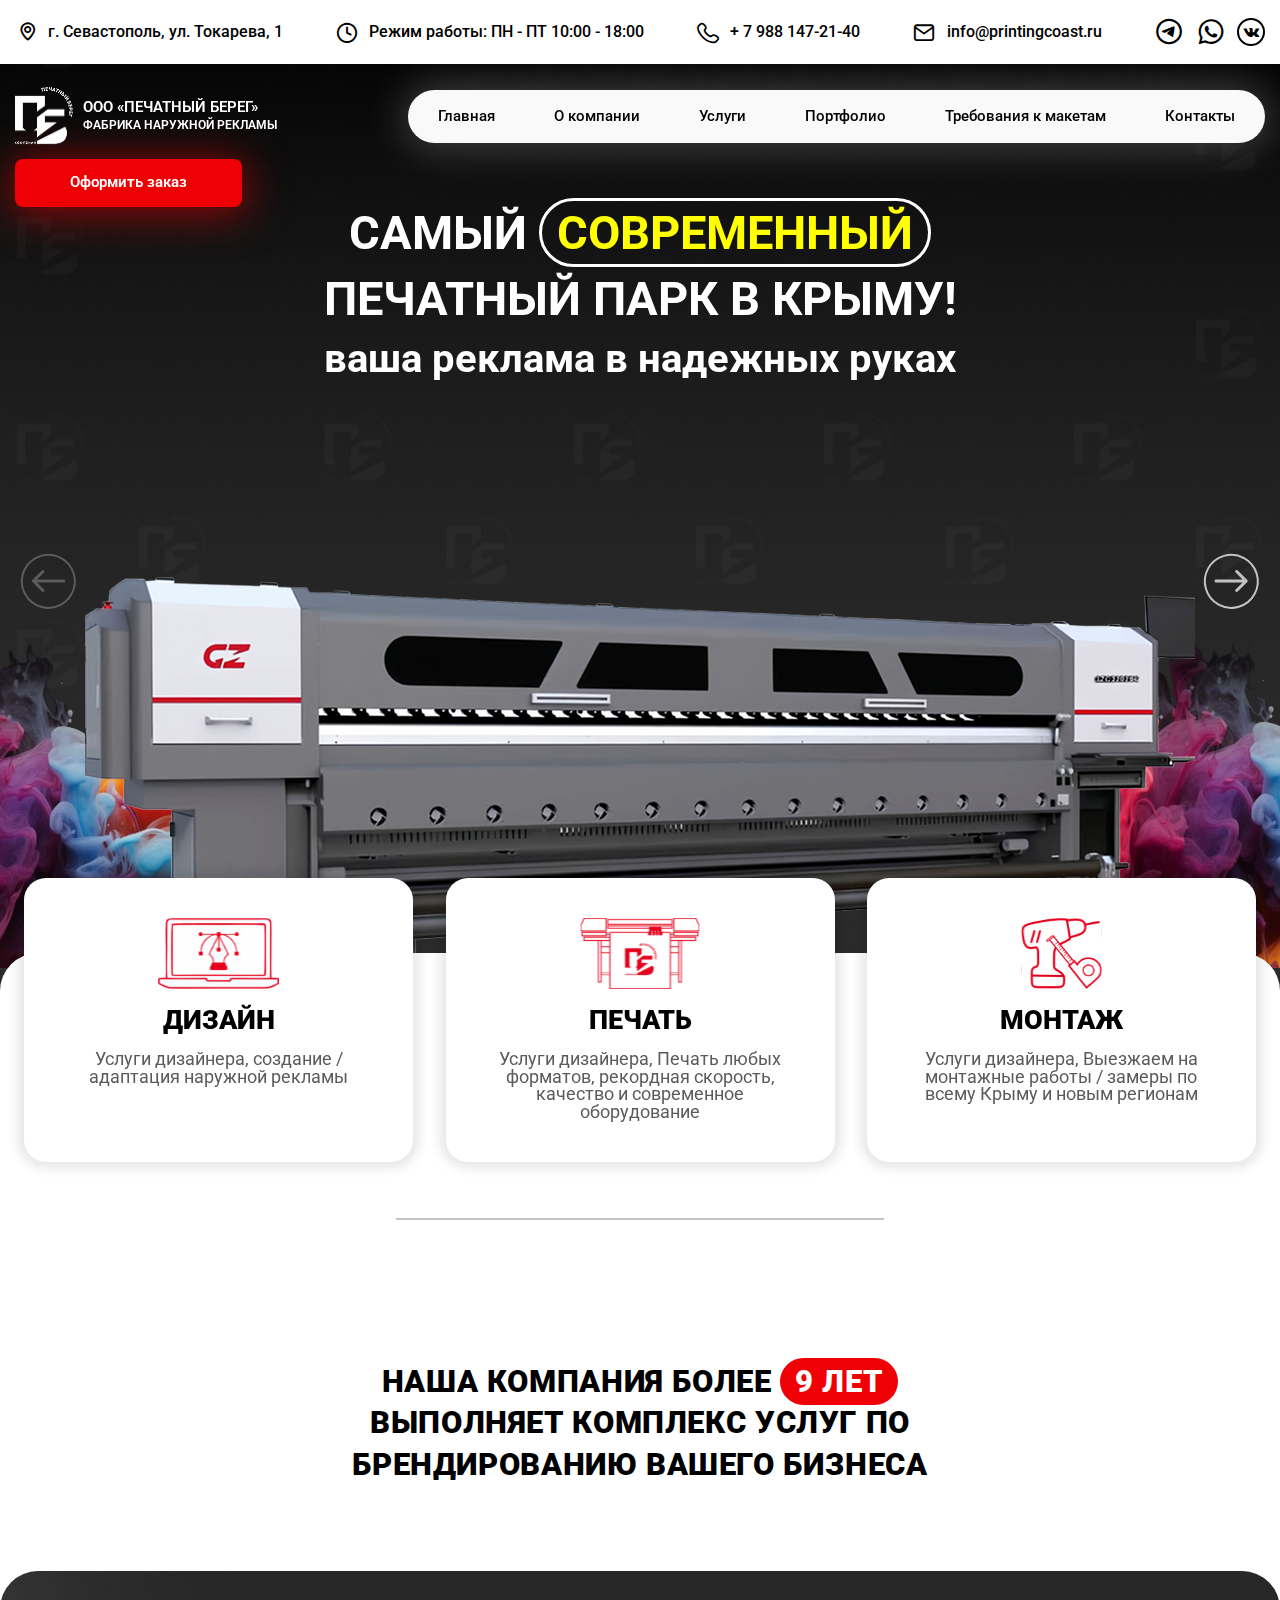
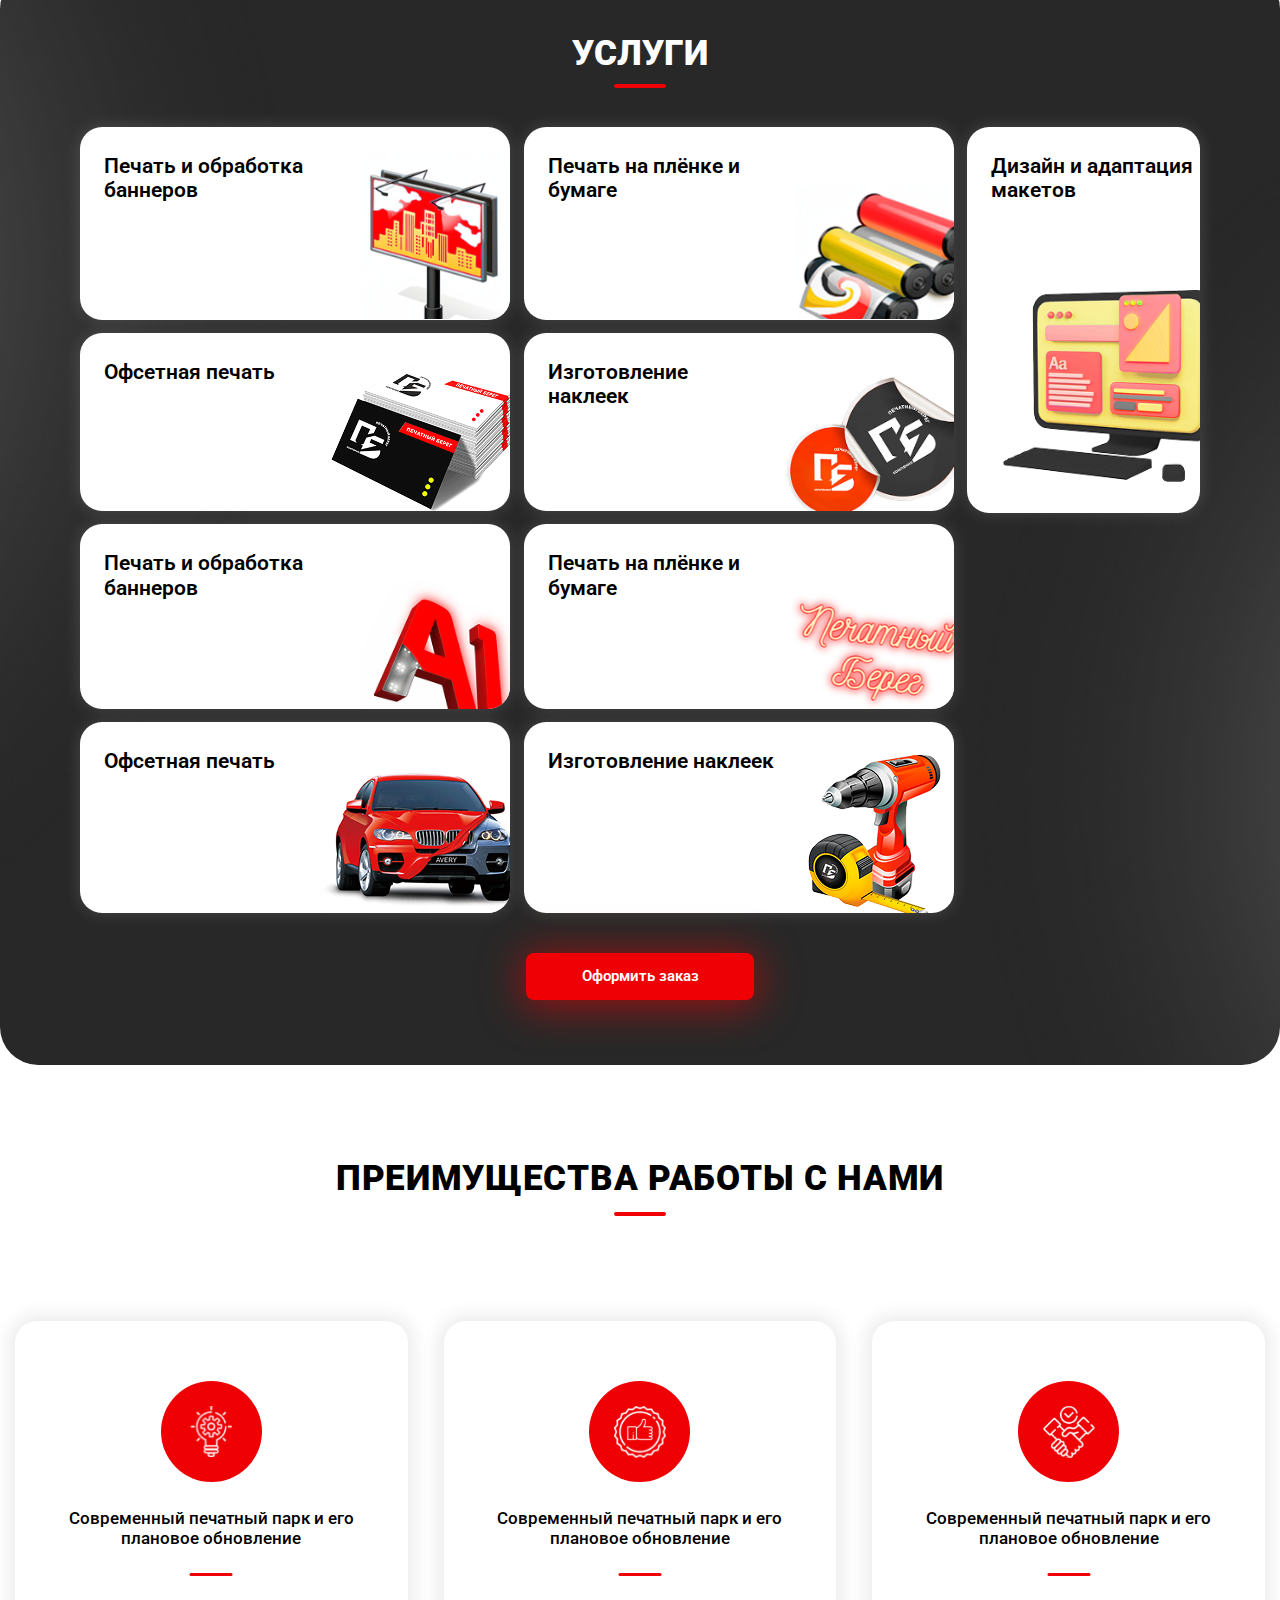
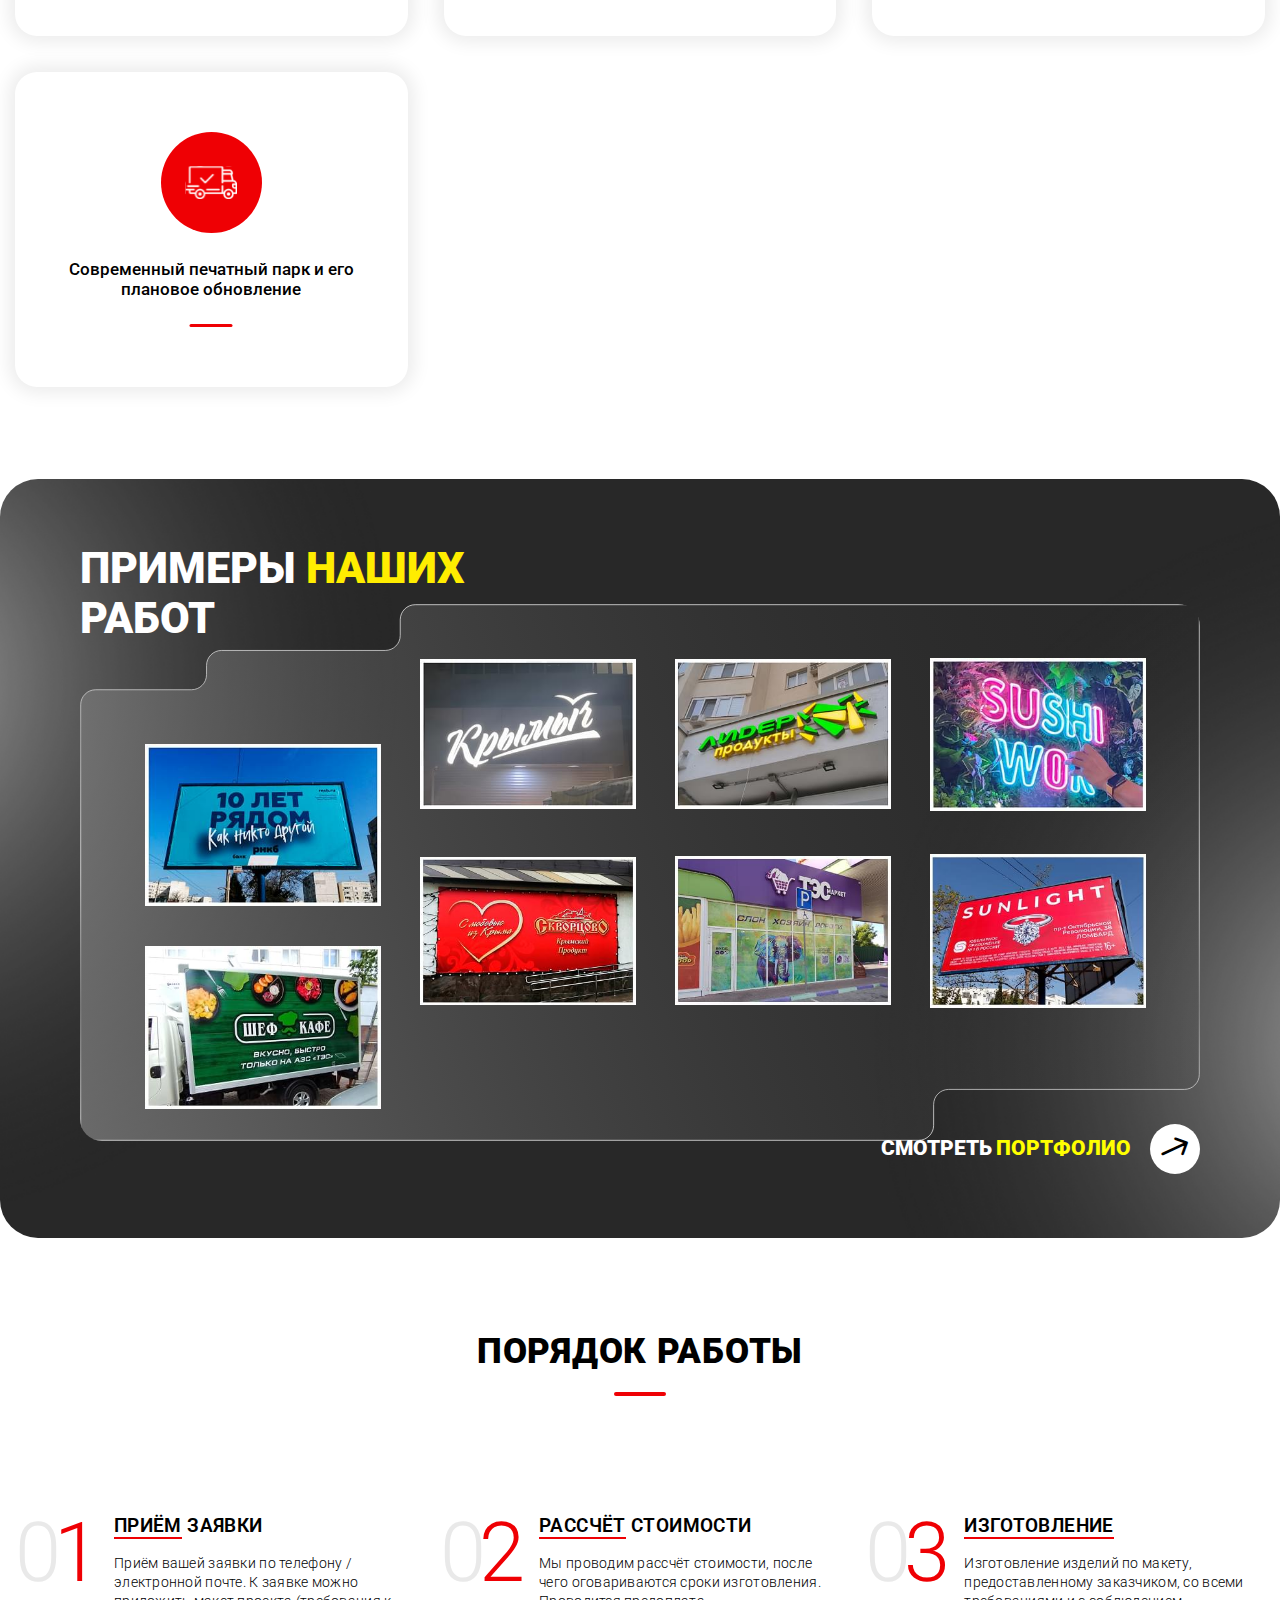
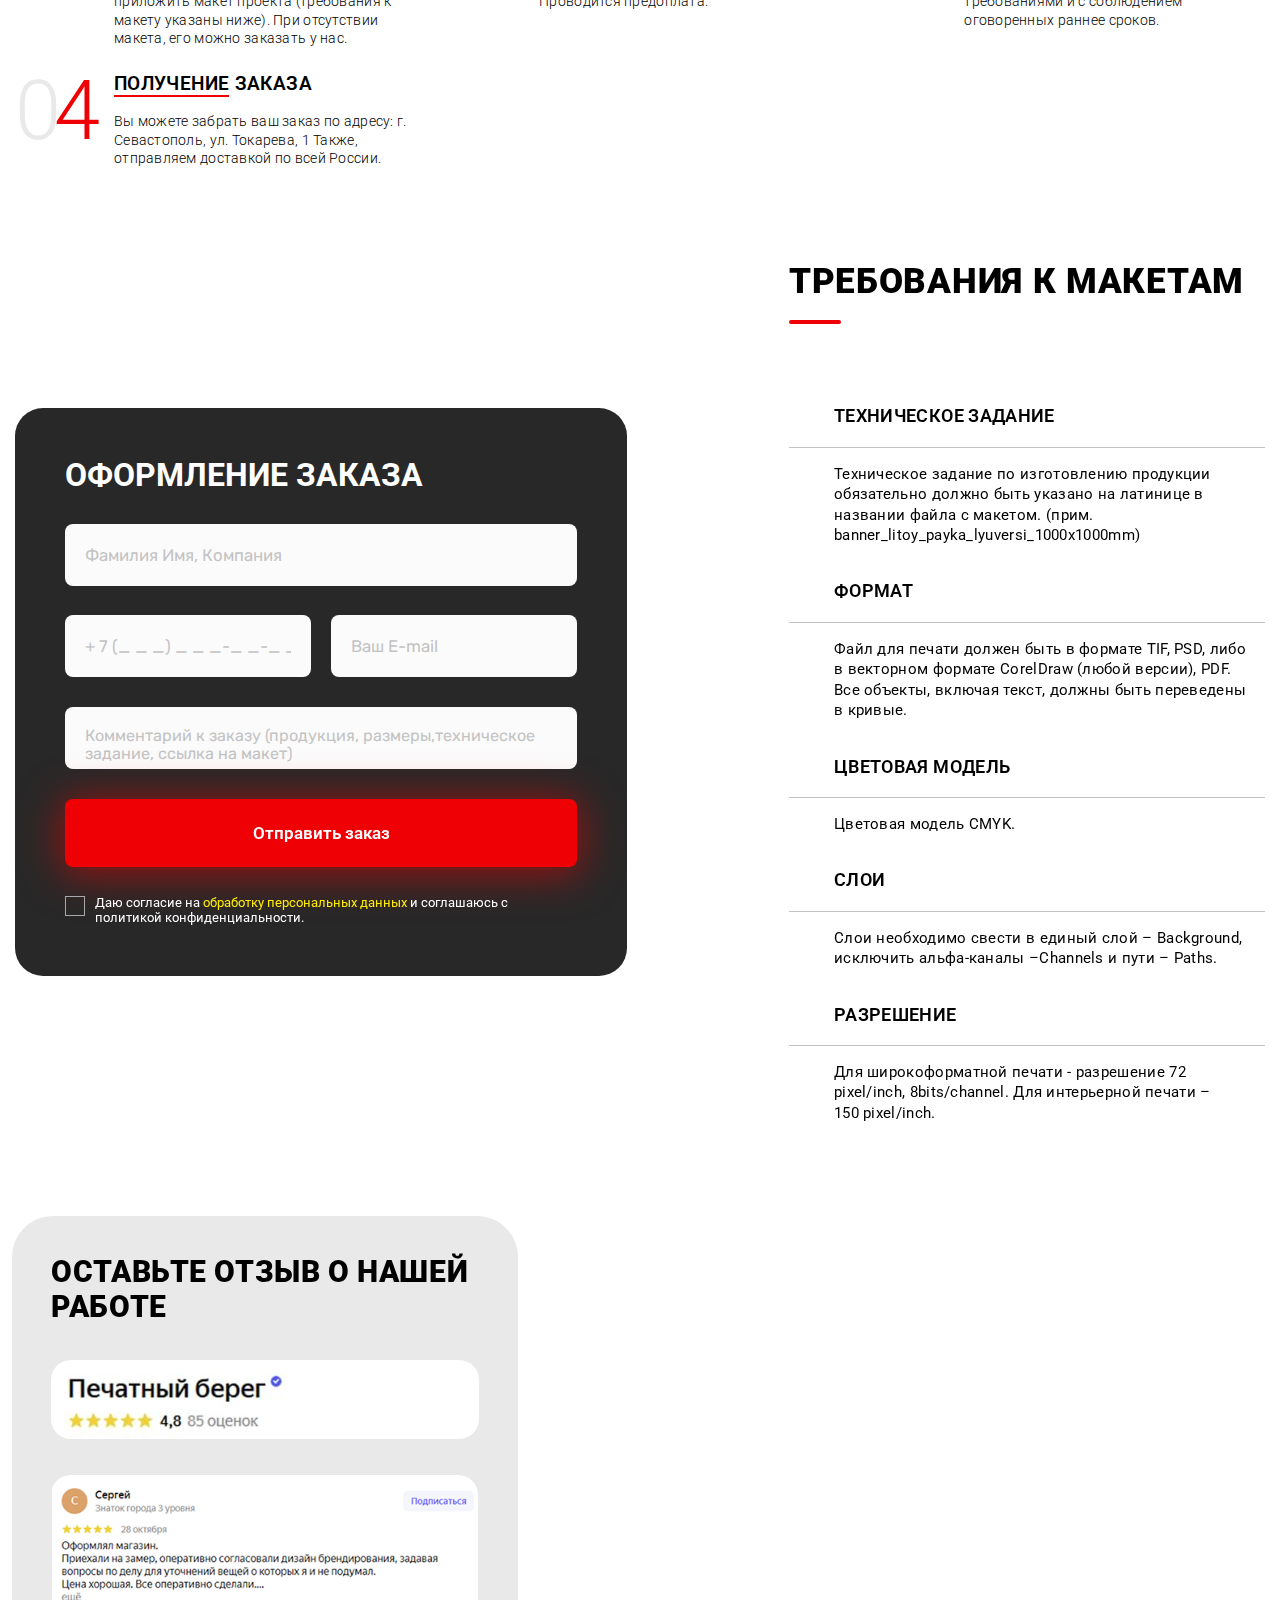
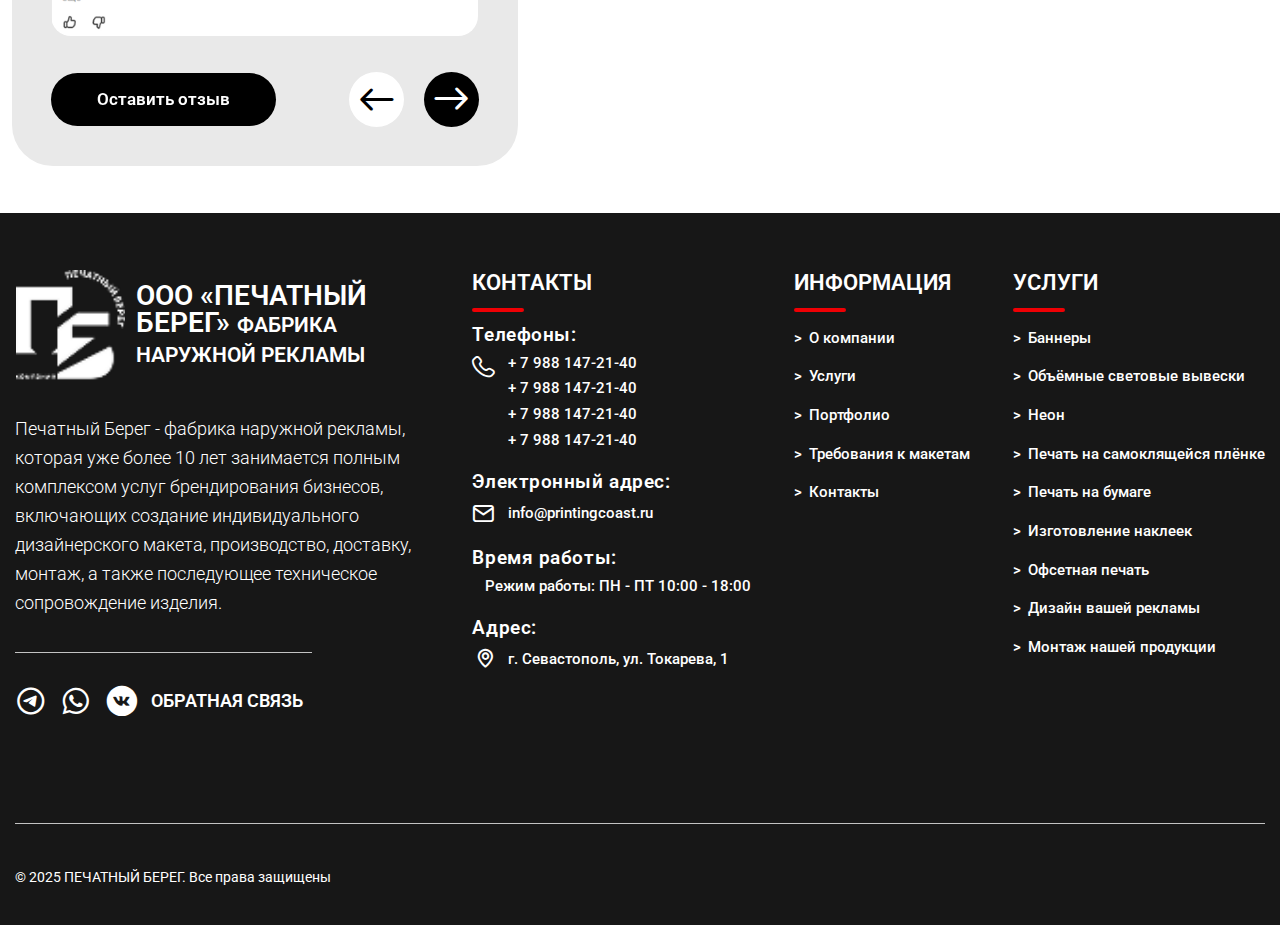
==== commit 4921a28a: "Add files via upload" ====
--- a/home.html
+++ b/home.html
@@ -10,7 +10,7 @@
 			opacity: 1;
 		}
 	</style>
-	<link rel="stylesheet" href="css/style.min.css?_v=20250329232618">
+	<link rel="stylesheet" href="css/style.min.css?_v=20250330010125">
 	<link rel="shortcut icon" href="favicon.ico">
 	<!-- <meta name="robots" content="noindex, nofollow"> -->
 	<meta name="viewport" content="width=device-width, initial-scale=1.0">
@@ -813,9 +813,9 @@
 		</footer>
 
 	</div>
-	<script src="https://api-maps.yandex.ru/2.1/?apikey=2e598fd5-1ffe-4662-947f-512d08e97c36&lang=ru_RU&_v=20250329232618"></script>
-	<script src="js/app.min.js?_v=20250329232618"></script>
-	</script>
+	<script src="https://api-maps.yandex.ru/2.1/?apikey=2e598fd5-1ffe-4662-947f-512d08e97c36&amp;lang=ru_RU&amp;_v=20250329232618&_v=20250330010125"></script>
+	<script src="js/app.min.js?_v=20250330010125"></script>
+
 
 </body>
 
--- a/css/style.min.css
+++ b/css/style.min.css
@@ -0,0 +1 @@
+@charset "UTF-8";@import url(https://fonts.googleapis.com/css?family=Roboto:100,200,300,regular,500,600,700,800,900,100italic,200italic,300italic,italic,500italic,600italic,700italic,800italic,900italic&display=swap);@import url(https://fonts.googleapis.com/css?family=Rubik:regular&display=swap);@import url(https://fonts.googleapis.com/css?family=Inter:500&display=swap);@import url(https://fonts.googleapis.com/css?family=Bebas+Neue:regular&display=swap);@import url(https://fonts.googleapis.com/css?family=Manrope:600&display=swap);@font-face{font-family:icons;font-display:swap;src:url(../fonts/icons.woff2) format("woff2"),url(../fonts/icons.woff) format("woff");font-weight:400;font-style:normal}@font-face{font-family:roadradio;font-display:swap;src:url(../fonts/roadradio-bold.woff2) format("woff2"),url(../fonts/roadradio-bold.woff) format("woff");font-weight:700;font-style:normal}[class*=_icon-]:before{font-family:icons;font-style:normal;font-weight:400;font-variant:normal;text-transform:none;line-height:1;-webkit-font-smoothing:antialiased;-moz-osx-font-smoothing:grayscale}[class*=_icon-]:before{display:block}._icon-vk:before{content:"\e907"}._icon-phone:before{content:"\e903"}._icon-clock2:before{content:"\e90a"}._icon-mail:before{content:"\e900"}._icon-whatsapp:before{content:"\e906"}._icon-vk-circle:before{content:"\e90c"}._icon-stash_telegram:before{content:"\e90e"}._icon-arrow-line:before{content:"\e901"}._icon-arrow-line:before{content:"\e901"}._icon-location:before{content:"\e908"}:root{--font-family:"Roboto",sans-serif;--second-family:"RoadRadio",sans-serif;--third-family:"Rubik",sans-serif;--font3:"Bebas Neue",sans-serif;--font4:"Inter",sans-serif;--font5:"Manrope",sans-serif}*{padding:0;margin:0;border:0}*,:after,:before{-webkit-box-sizing:border-box;box-sizing:border-box}body,html{height:100%;min-width:320px}body{color:#000;line-height:1;font-family:Roboto,sans-serif;font-size:.875rem;-ms-text-size-adjust:100%;-moz-text-size-adjust:100%;-webkit-text-size-adjust:100%;-webkit-font-smoothing:antialiased;-moz-osx-font-smoothing:grayscale}button,input,textarea{font-family:Roboto,sans-serif;font-size:inherit}button{cursor:pointer;color:inherit;background-color:transparent}a{color:inherit;text-decoration:none}ul li{list-style:none}img{vertical-align:top}h1,h2,h3,h4,h5,h6{font-weight:inherit;font-size:inherit}.lock body{overflow:hidden;-ms-touch-action:none;touch-action:none;-ms-scroll-chaining:none;overscroll-behavior:none;padding-right:0!important}.wrapper{min-height:100%;display:-webkit-box;display:-ms-flexbox;display:flex;-webkit-box-orient:vertical;-webkit-box-direction:normal;-ms-flex-direction:column;flex-direction:column;overflow:hidden}@supports (overflow:clip){.wrapper{overflow:clip}}.wrapper>main{-webkit-box-flex:1;-ms-flex:1 1 auto;flex:1 1 auto}.wrapper>*{min-width:0}[class*=__container]{max-width:106.25rem;margin:0 auto;padding:0 .9375rem}input[type=email],input[type=tel],input[type=text],textarea{-webkit-appearance:none;-moz-appearance:none;appearance:none}.input{border-radius:.5rem;width:100%;display:block;padding:0 20px;font-family:var(--third-family);font-weight:400;line-height:100%;color:#000;background:#fbfbfb;height:3.875rem;outline:0}.input::-webkit-input-placeholder{color:#c3c3c3}.input::-moz-placeholder{color:#c3c3c3}.input:-ms-input-placeholder{color:#c3c3c3}.input::-ms-input-placeholder{color:#c3c3c3}.input::placeholder{color:#c3c3c3}.input._form-focus{border:1px solid #ffed00}.input._form-error{border:1px solid red}.input[placeholder]:not([data-placeholder-nohiden])::-webkit-input-placeholder{-webkit-transition:opacity .3s;transition:opacity .3s}.input[placeholder]:not([data-placeholder-nohiden])::-moz-placeholder{-moz-transition:opacity .3s;transition:opacity .3s}.input[placeholder]:not([data-placeholder-nohiden]):-ms-input-placeholder{-ms-transition:opacity .3s;transition:opacity .3s}.input[placeholder]:not([data-placeholder-nohiden])::-ms-input-placeholder{-ms-transition:opacity .3s;transition:opacity .3s}.input[placeholder]:not([data-placeholder-nohiden])::placeholder{-webkit-transition:opacity .3s;-o-transition:opacity .3s;transition:opacity .3s}.input[placeholder]:not([data-placeholder-nohiden]):focus::-webkit-input-placeholder{opacity:0}.input[placeholder]:not([data-placeholder-nohiden]):focus::-moz-placeholder{opacity:0}.input[placeholder]:not([data-placeholder-nohiden]):focus:-ms-input-placeholder{opacity:0}.input[placeholder]:not([data-placeholder-nohiden]):focus::-ms-input-placeholder{opacity:0}.input[placeholder]:not([data-placeholder-nohiden]):focus::placeholder{opacity:0}textarea.input{resize:none;font-weight:400;line-height:100%;color:#000;line-height:1.1;padding:20px 20px}textarea.input::-webkit-input-placeholder{color:#c3c3c3}textarea.input::-moz-placeholder{color:#c3c3c3}textarea.input:-ms-input-placeholder{color:#c3c3c3}textarea.input::-ms-input-placeholder{color:#c3c3c3}textarea.input::placeholder{color:#c3c3c3}.checkbox{position:relative}.checkbox:not(:last-child){margin-bottom:.3125em}.checkbox__input{position:absolute;width:0;height:0;opacity:0}.checkbox__input:focus-visible+.checkbox__label:before{-webkit-box-shadow:0 0 5px #000;box-shadow:0 0 5px #000}.checkbox__input:checked+.checkbox__label:before{color:#ef0004}.checkbox__input:checked+.checkbox__label:after{-webkit-transform:scale(1);-ms-transform:scale(1);transform:scale(1);color:#ef0004}.checkbox__label{cursor:pointer;display:-webkit-inline-box;display:-ms-inline-flexbox;display:inline-flex;position:relative;gap:10px}.checkbox__label:before{content:"";-ms-flex-item-align:start;align-self:flex-start;-webkit-box-flex:0;-ms-flex:0 0 20px;flex:0 0 20px;width:20px;height:20px;border:1px solid #a7a9ac;-webkit-transition:all .3s ease 0s;-o-transition:all .3s ease 0s;transition:all .3s ease 0s}.checkbox__label::after{position:absolute;content:"✔";left:1%;top:12%;color:#ef0004;-webkit-transition:all .3s ease 0s;-o-transition:all .3s ease 0s;transition:all .3s ease 0s;-webkit-transform:scale(0);-ms-transform:scale(0);transform:scale(0)}.checkbox__text{-ms-flex-item-align:center;-ms-grid-row-align:center;align-self:center;font-weight:400;color:#fff;line-height:1.1}.checkbox__text a{color:#ffed00}body::after{content:"";background-color:rgba(0,0,0,.5);position:fixed;width:100%;height:100%;top:0;left:0;opacity:0;-webkit-transition:opacity .8s ease 0s;-o-transition:opacity .8s ease 0s;transition:opacity .8s ease 0s;pointer-events:none;z-index:149}.popup-show body::after{opacity:1}.popup{position:fixed;top:0;left:0;bottom:0;right:0;padding:30px 10px;-webkit-transition:visibility .8s ease 0s;-o-transition:visibility .8s ease 0s;transition:visibility .8s ease 0s;visibility:hidden;pointer-events:none}.popup_show{z-index:150;visibility:visible;overflow:auto;pointer-events:auto}.popup_show .popup__content{visibility:visible;-webkit-transform:scale(1);-ms-transform:scale(1);transform:scale(1)}.popup__wrapper{display:-webkit-box;display:-ms-flexbox;display:flex;-webkit-box-orient:vertical;-webkit-box-direction:normal;-ms-flex-direction:column;flex-direction:column;-webkit-box-align:center;-ms-flex-align:center;align-items:center;min-height:100%;-webkit-box-flex:1;-ms-flex:1 1 auto;flex:1 1 auto;width:100%;display:flex;-webkit-box-pack:center;-ms-flex-pack:center;justify-content:center;align-items:center}.popup__content{visibility:hidden;-webkit-transform:scale(0);-ms-transform:scale(0);transform:scale(0);-webkit-transition:-webkit-transform .3s ease 0s;transition:-webkit-transform .3s ease 0s;-o-transition:transform .3s ease 0s;transition:transform .3s ease 0s;transition:transform .3s ease 0s,-webkit-transform .3s ease 0s;background-color:#eee;width:100%;max-width:666px;border-radius:28px}.lock .popup__content{visibility:visible}.spollers{display:-ms-grid;display:grid;gap:15px}.spollers__item{font-size:1.25rem}.spollers__title{width:100%;cursor:default;text-align:left;border-bottom:1px solid #c3c3c3;padding:1.25rem 2.8125rem;position:relative;font-weight:600;line-height:117%;letter-spacing:.02em;color:#000}._spoller-init .spollers__title{cursor:pointer}._spoller-init .spollers__title::after,._spoller-init .spollers__title::before{content:"";position:absolute;left:10px;top:50%;background-color:#ef0004;height:3px;width:21px;border-radius:1.25rem;-webkit-transition:-webkit-transform .5s ease 0s;transition:-webkit-transform .5s ease 0s;-o-transition:transform .5s ease 0s;transition:transform .5s ease 0s;transition:transform .5s ease 0s,-webkit-transform .5s ease 0s;-webkit-transform:translate(-50%,-50%);-ms-transform:translate(-50%,-50%);transform:translate(-50%,-50%);-webkit-transition:-webkit-transform .5s ease;transition:-webkit-transform .5s ease;-o-transition:transform .5s ease;transition:transform .5s ease;transition:transform .5s ease,-webkit-transform .5s ease}._spoller-init .spollers__title::before{-webkit-transform:translate(-50%,-50%) rotate(90deg);-ms-transform:translate(-50%,-50%) rotate(90deg);transform:translate(-50%,-50%) rotate(90deg)}._spoller-init .spollers__title::after{-webkit-transform:translate(-50%,-50%) rotate(0);-ms-transform:translate(-50%,-50%) rotate(0);transform:translate(-50%,-50%) rotate(0)}._spoller-init .spollers__title._spoller-active::before{-webkit-transform:translate(-50%,-50%) rotate(0);-ms-transform:translate(-50%,-50%) rotate(0);transform:translate(-50%,-50%) rotate(0)}._spoller-init .spollers__title._spoller-active::after{-webkit-transform:translate(-50%,-50%) rotate(0);-ms-transform:translate(-50%,-50%) rotate(0);transform:translate(-50%,-50%) rotate(0)}.spollers__body{padding:1rem .625rem 0 2.8125rem;font-weight:400;line-height:133%;letter-spacing:.02em;color:#000}[data-fullscreen]{min-height:100vh}.touch [data-fullscreen]{min-height:calc(var(--vh,1vh) * 100)}[data-ripple]{position:relative;overflow:hidden}.ripple{position:absolute;border-radius:50%;background-color:rgba(255,255,255,.3);border:1px solid rgba(255,255,255,.5);-webkit-animation:button-circle 1.5s ease forwards;animation:button-circle 1.5s ease forwards}@-webkit-keyframes button-circle{0%{-webkit-transform:scale(0);transform:scale(0)}100%{-webkit-transform:scale(10);transform:scale(10);opacity:0}}@keyframes button-circle{0%{-webkit-transform:scale(0);transform:scale(0)}100%{-webkit-transform:scale(10);transform:scale(10);opacity:0}}[class*=-ibg]{position:relative}[class*=-ibg] img{position:absolute;width:100%;height:100%;top:0;left:0;-o-object-fit:cover;object-fit:cover}[class*=-ibg_contain] img{-o-object-fit:contain;object-fit:contain}.button{-webkit-box-shadow:0 4px 42px 3px rgba(239,0,4,.58);box-shadow:0 4px 42px 3px rgba(239,0,4,.58);background:#ef0004;border-radius:8px;font-weight:600;text-align:center;color:#fff;display:-webkit-inline-box;display:-ms-inline-flexbox;display:inline-flex;-webkit-box-align:center;-ms-flex-align:center;align-items:center;-webkit-box-pack:center;-ms-flex-pack:center;justify-content:center;-webkit-transition:all .3s ease 0s;-o-transition:all .3s ease 0s;transition:all .3s ease 0s}.header{position:absolute;top:0;left:0;width:100%;z-index:4}.header__top-container{background-color:#fff}.header__top{padding:1.0625rem .9375rem;max-width:104.375rem;margin:0 auto;display:-webkit-box;display:-ms-flexbox;display:flex;-webkit-box-align:center;-ms-flex-align:center;align-items:center;-webkit-box-pack:justify;-ms-flex-pack:justify;justify-content:space-between;gap:.625rem;-ms-flex-wrap:wrap;flex-wrap:wrap;color:#000}.header__top i{font-size:1.375rem;color:#000}.header__address-body{display:-webkit-box;display:-ms-flexbox;display:flex;-webkit-box-orient:vertical;-webkit-box-direction:normal;-ms-flex-direction:column;flex-direction:column;gap:.9375rem}.header__address-title{font-family:var(--font-family);font-weight:600;font-size:1.125rem;line-height:100%;letter-spacing:.03em;color:#fff}.header__clock-body{display:-webkit-box;display:-ms-flexbox;display:flex;-webkit-box-orient:vertical;-webkit-box-direction:normal;-ms-flex-direction:column;flex-direction:column;gap:.9375rem}.header__clock-title{font-family:var(--font-family);font-weight:600;font-size:1.125rem;line-height:100%;letter-spacing:.03em;color:#fff}.header__phone-body{display:-webkit-box;display:-ms-flexbox;display:flex;-webkit-box-orient:vertical;-webkit-box-direction:normal;-ms-flex-direction:column;flex-direction:column;gap:.9375rem}.header__phone-item{display:none}.header__phone-title{font-family:var(--font-family);font-weight:600;font-size:1.125rem;line-height:100%;letter-spacing:.03em;color:#fff}.header__mail-body{display:-webkit-box;display:-ms-flexbox;display:flex;-webkit-box-orient:vertical;-webkit-box-direction:normal;-ms-flex-direction:column;flex-direction:column;gap:.9375rem}.header__mail-title{font-family:var(--font-family);font-weight:600;font-size:1.125rem;line-height:100%;letter-spacing:.03em;color:#fff}.header__social-title{font-family:var(--font-family);font-weight:600;font-size:1.125rem;line-height:100%;letter-spacing:.03em;color:#fff}.header__social-body{display:-webkit-box;display:-ms-flexbox;display:flex;-webkit-box-orient:vertical;-webkit-box-direction:normal;-ms-flex-direction:column;flex-direction:column;gap:.9375rem}.header__address{display:-webkit-box;display:-ms-flexbox;display:flex;-webkit-box-align:center;-ms-flex-align:center;align-items:center}.header__address-icon img{width:1.375rem;height:1.375rem}.header__address-text{font-weight:500;font-size:1rem}.header__clock{display:-webkit-box;display:-ms-flexbox;display:flex;-webkit-box-align:center;-ms-flex-align:center;align-items:center}.header__clock-icon img{width:1.375rem;height:1.375rem}.header__clock-text{font-weight:500;font-size:1rem}.header__phone{display:-webkit-box;display:-ms-flexbox;display:flex;-webkit-box-align:center;-ms-flex-align:center;align-items:center}.header__phone-icon img{width:1.375rem;height:1.375rem}.header__phone-text{font-weight:500;font-size:1rem}.header__mail{display:-webkit-box;display:-ms-flexbox;display:flex;-webkit-box-align:center;-ms-flex-align:center;align-items:center}.header__mail-icon img{width:1.375rem;height:1.375rem}.header__mail-text{font-weight:500;font-size:1rem}.header__social{display:-webkit-box;display:-ms-flexbox;display:flex;-webkit-box-align:center;-ms-flex-align:center;align-items:center}.header__social-link{-webkit-transition:all .3s ease 0s;-o-transition:all .3s ease 0s;transition:all .3s ease 0s}.header__social-link i{font-size:1.875rem}.header__social-link-vk{border-radius:50%;display:-webkit-box;display:-ms-flexbox;display:flex;width:1.75rem;height:1.75rem;-webkit-box-pack:center;-ms-flex-pack:center;justify-content:center;-webkit-box-align:center;-ms-flex-align:center;align-items:center;border:2px solid #000}.header__social-link-vk i{font-size:1rem}.header__main{display:-webkit-box;display:-ms-flexbox;display:flex;-ms-flex-wrap:wrap;flex-wrap:wrap;-webkit-box-align:center;-ms-flex-align:center;align-items:center;-webkit-box-pack:justify;-ms-flex-pack:justify;justify-content:space-between}.header__logo{display:-webkit-box;display:-ms-flexbox;display:flex;gap:.625rem;-webkit-box-align:center;-ms-flex-align:center;align-items:center;z-index:6}.header__logo img{-webkit-box-flex:0;-ms-flex:0 1 3.625rem;flex:0 1 3.625rem;aspect-ratio:58/58;width:100%;height:100%;-o-object-fit:contain;object-fit:contain;max-width:3.625rem}.header__logo-text{font-family:var(--font-family);font-weight:600;line-height:87%;color:#fff;max-width:12.8125rem;line-height:1.1}.header__logo-text span{font-size:.75rem}.menu__body ul{overflow:auto}.menu__body li{font-family:var(--font-family);font-weight:500;color:#000;border-radius:81px;padding:1.0625rem 1.75rem}.menu__body li._navigator-active{background-color:#000;color:#fff}.menu__body a{position:relative}.menu__body a i{display:none}.icon-menu{display:none}.footer{background:#171717}.footer__container{color:#fff;display:-ms-grid;display:grid}.footer__top{display:-webkit-box;display:-ms-flexbox;display:flex;-webkit-box-pack:justify;-ms-flex-pack:justify;justify-content:space-between;-ms-flex-wrap:wrap;flex-wrap:wrap;border-bottom:1px solid #c3c3c3}.footer__column{-webkit-box-flex:0;-ms-flex:0 1 33.170732%;flex:0 1 33.170732%;display:-webkit-box;display:-ms-flexbox;display:flex;-webkit-box-orient:vertical;-webkit-box-direction:normal;-ms-flex-direction:column;flex-direction:column}.footer__logo{display:-webkit-box;display:-ms-flexbox;display:flex;-webkit-box-align:center;-ms-flex-align:center;align-items:center;gap:.625rem}.footer__logo-image{aspect-ratio:111/111;width:100%;height:100%;-o-object-fit:contain;object-fit:contain;max-width:6.9375rem}.footer__logo-text{font-weight:600;line-height:97%;color:#fff}.footer__text{font-family:var(--font-family);font-weight:300;line-height:160%;color:#fff;position:relative}.footer__text::after{content:"";position:absolute;left:0;bottom:0;height:1px;background:#c3c3c3}.footer__social{display:-webkit-box;display:-ms-flexbox;display:flex;-webkit-box-align:center;-ms-flex-align:center;align-items:center}.footer__social-link{-webkit-transition:all .3s ease 0s;-o-transition:all .3s ease 0s;transition:all .3s ease 0s}.footer__social-text{font-weight:600;line-height:110%;color:#fff}.footer__nav{display:-webkit-box;display:-ms-flexbox;display:flex;-webkit-box-orient:vertical;-webkit-box-direction:normal;-ms-flex-direction:column;flex-direction:column}.footer__title{font-weight:600;line-height:120%;color:#fff;position:relative}.footer__title::after{content:"";left:0;bottom:0;position:absolute;border-radius:21px;width:52px;height:4px;background:#ef0004}.footer__phone-body{display:-webkit-box;display:-ms-flexbox;display:flex;-webkit-box-orient:vertical;-webkit-box-direction:normal;-ms-flex-direction:column;flex-direction:column}.footer__phone-title{font-weight:600;line-height:120%;letter-spacing:.03em;color:#fff}.footer__phone{display:-webkit-box;display:-ms-flexbox;display:flex;-webkit-box-align:center;-ms-flex-align:center;align-items:center;gap:.8125rem;-webkit-box-align:start;-ms-flex-align:start;align-items:flex-start}.footer__phone-text{font-weight:500;line-height:112%;color:#fff}.footer__phone-item{display:-webkit-box;display:-ms-flexbox;display:flex;-webkit-box-orient:vertical;-webkit-box-direction:normal;-ms-flex-direction:column;flex-direction:column}.footer__mail-body{display:-webkit-box;display:-ms-flexbox;display:flex;-webkit-box-orient:vertical;-webkit-box-direction:normal;-ms-flex-direction:column;flex-direction:column}.footer__mail-title{font-weight:600;line-height:120%;letter-spacing:.03em;color:#fff}.footer__mail{display:-webkit-box;display:-ms-flexbox;display:flex;-webkit-box-align:center;-ms-flex-align:center;align-items:center;gap:.8125rem}.footer__mail-text{font-weight:500;line-height:112%;color:#fff}.footer__clock-body{display:-webkit-box;display:-ms-flexbox;display:flex;-webkit-box-orient:vertical;-webkit-box-direction:normal;-ms-flex-direction:column;flex-direction:column}.footer__clock-title{font-weight:600;line-height:120%;letter-spacing:.03em;color:#fff}.footer__clock{display:-webkit-box;display:-ms-flexbox;display:flex;-webkit-box-align:center;-ms-flex-align:center;align-items:center;gap:.8125rem}.footer__clock-text{font-weight:500;line-height:112%;color:#fff}.footer__address-body{display:-webkit-box;display:-ms-flexbox;display:flex;-webkit-box-orient:vertical;-webkit-box-direction:normal;-ms-flex-direction:column;flex-direction:column}.footer__address-title{font-weight:600;line-height:120%;letter-spacing:.03em;color:#fff}.footer__address{display:-webkit-box;display:-ms-flexbox;display:flex;-webkit-box-align:center;-ms-flex-align:center;align-items:center;gap:.8125rem}.footer__address-text{font-weight:500;line-height:112%;color:#fff}.footer__list{position:relative}.footer__list li{font-weight:500;line-height:194%;color:#fff;padding-left:.9375rem}.footer__list li::after{content:">";position:absolute;left:0}.hero{padding-bottom:1.875rem;position:relative}.hero__bg{position:absolute;width:100%;height:100%;top:0;left:0;-o-object-fit:cover;object-fit:cover;z-index:1}.hero__bg-logo{position:absolute;width:100%;height:100%;top:0;left:0;-o-object-fit:cover;object-fit:cover;z-index:2}.hero__container-swiper{max-width:none;margin:0 auto;padding:0}.hero__container{position:relative;z-index:3;max-width:none;margin:0 auto;padding:0}.hero__slide-body{display:-ms-grid;display:grid;-ms-grid-column-align:center;justify-self:center;-webkit-box-align:center;-ms-flex-align:center;align-items:center;-webkit-box-pack:center;-ms-flex-pack:center;justify-content:center;justify-self:center;gap:1.25rem;-ms-grid-columns:37.700599% 40.922156%;grid-template-columns:37.700599% 40.922156%}.hero__slide-body--main{max-width:96.875rem;padding:0 .9375rem;padding-bottom:8.125rem;-ms-grid-columns:54.605263% 44.052632%;grid-template-columns:54.605263% 44.052632%}.hero__slide-body--last{max-width:90.625rem;padding:0 .9375rem;-ms-grid-columns:40% 1fr;grid-template-columns:40% 1fr;padding-bottom:.4375rem}.hero__slide-body--last .hero__image img{aspect-ratio:782/847}.hero__slide{overflow:hidden}.hero__slide--one{display:-webkit-box;display:-ms-flexbox;display:flex;-webkit-box-orient:vertical;-webkit-box-direction:normal;-ms-flex-direction:column;flex-direction:column;-webkit-box-pack:center;-ms-flex-pack:center;justify-content:center;-webkit-box-align:center;-ms-flex-align:center;align-items:center}.hero__slide--one h1{max-width:50.375rem;line-height:1.4;font-weight:700;color:#fff;text-align:center;padding-top:.3125rem}.hero__slide--one h1 span{color:#ff0;border:3px solid #fff;border-radius:2.5rem;padding:.25rem .9375rem}.hero__slide--one P{max-width:50.375rem;line-height:1.4;font-weight:700;color:#fff}.hero__slide--one .hero__image{margin-top:6.25rem;position:relative;bottom:-60px}.hero__slide--one .hero__image img{aspect-ratio:1110/480;width:100%;height:100%;-o-object-fit:cover;object-fit:cover;max-width:69.375rem}.hero__slide--one .hero__image::after{content:"";position:absolute;width:100%;height:100%;left:-40%;bottom:-15%;z-index:-1;background:url(../img/hero/01-1.png);background-repeat:no-repeat}.hero__slide--one .hero__image::before{content:"";position:absolute;width:100%;height:100%;left:75%;bottom:-15%;z-index:-1;background:url(../img/hero/01-2.png);background-repeat:no-repeat}.hero__content{display:-webkit-box;display:-ms-flexbox;display:flex;-webkit-box-orient:vertical;-webkit-box-direction:normal;-ms-flex-direction:column;flex-direction:column}.hero__title{font-family:var(--font-family);font-weight:700;line-height:111%;color:#fff}.hero__subtitle{font-family:var(--font-family);font-weight:400;line-height:133%;color:#fff}.hero__image img{aspect-ratio:700/614;width:100%;height:100%;-o-object-fit:cover;object-fit:cover}.hero__button{-ms-flex-item-align:start;align-self:flex-start}.hero-pagination{top:95px;left:15px;display:-webkit-inline-box;display:-ms-inline-flexbox;display:inline-flex;width:auto;z-index:100;height:10px;position:absolute;padding-left:.625rem}.hero .swiper-pagination-bullets{z-index:3}.hero .swiper-pagination-bullet{border-radius:19px;width:15px;background:#c3c3c3;height:2px;opacity:1;z-index:1}.hero .swiper-pagination-bullet-active{width:15px;position:relative;opacity:1}.hero .swiper-pagination-bullet-active::after{content:"";background:#fff;-webkit-animation:bulet 4s infinite linear;animation:bulet 4s infinite linear;position:absolute;width:100%;height:100%;top:0;left:0;opacity:1}@-webkit-keyframes bulet{0%{width:0;background:#c3c3c3}100%{width:15px;background:#fff;background:#f70202}}@keyframes bulet{0%{width:0;background:#c3c3c3}100%{width:15px;background:#fff;background:#f70202}}.swiper .hero-button-prev{left:2.1875rem}.swiper .hero-button-next{right:2.1875rem}.swiper-button-prev::after{content:"";display:none}.swiper-button-next::after{content:"";display:none}.advertising{margin-top:-2.8125rem;z-index:3;position:relative;border-radius:38px;background-color:#fff}.advertising__container{border-radius:38px}.advertising__items{-webkit-transform:translate(0,-75px);-ms-transform:translate(0,-75px);transform:translate(0,-75px);display:-ms-grid;display:grid;grid-template-columns:repeat(auto-fit,minmax(24.3125rem,389px));-webkit-box-pack:center;-ms-flex-pack:center;justify-content:center;position:relative}.advertising__items::after{content:"";position:absolute;border:1px solid #c3c3c3;height:0;bottom:0;left:50%;-webkit-transform:translate(-50%,0);-ms-transform:translate(-50%,0);transform:translate(-50%,0);width:488px}.advertising__item{-webkit-box-shadow:0 0 12px 6px rgba(0,0,0,.1);box-shadow:0 0 12px 6px rgba(0,0,0,.1);background:#fff;border-radius:1.375rem;display:-webkit-box;display:-ms-flexbox;display:flex;-webkit-box-orient:vertical;-webkit-box-direction:normal;-ms-flex-direction:column;flex-direction:column;-webkit-box-align:center;-ms-flex-align:center;align-items:center;padding:2.5rem 3rem}.advertising__block{display:-webkit-box;display:-ms-flexbox;display:flex;-webkit-box-orient:vertical;-webkit-box-direction:normal;-ms-flex-direction:column;flex-direction:column;-webkit-box-align:center;-ms-flex-align:center;align-items:center}.advertising__title{font-weight:900;color:#000}.advertising__text{font-weight:400;text-align:center;color:#5b5b5b}.block-title__container{max-width:44.5625rem}.block-title__container h2{font-family:var(--font-family);font-weight:900;line-height:133%;letter-spacing:.02em;text-align:center;color:#000;text-transform:uppercase;padding-top:.9375rem}.block-title__container h2 span{padding:.3125rem .9375rem;border-radius:2.5rem;color:#fff;white-space:nowrap;background-color:#ef0004}.services__container-big{border-radius:2.375rem;position:relative}.services__image-bg{border-radius:2.375rem;-o-object-fit:cover;object-fit:cover;position:absolute;width:100%;height:100%;top:0;left:0;z-index:0}.services__container{position:relative;z-index:2;display:-ms-grid;display:grid}.services__title{font-weight:900;color:#fff;-ms-grid-column-align:center;justify-self:center;position:relative}.services__title::after{content:"";bottom:0;position:absolute;border-radius:21px;width:52px;height:4px;left:50%;background-color:#ef0004;-webkit-transform:translate(-50%,0);-ms-transform:translate(-50%,0);transform:translate(-50%,0)}.services__body{display:-webkit-box;display:-ms-flexbox;display:flex;-webkit-box-pack:justify;-ms-flex-pack:justify;justify-content:space-between}.services__items{-webkit-box-flex:1;-ms-flex:1 1 auto;flex:1 1 auto;display:-ms-grid;display:grid;grid-template-columns:repeat(auto-fill,minmax(18.75rem,auto))}.services__item{padding:1.6875rem 0 0 1.5rem;border-radius:22px;-webkit-box-shadow:0 0 17px -1px rgba(255,255,255,.17);box-shadow:0 0 17px -1px rgba(255,255,255,.17);background:#fff;display:-webkit-box;display:-ms-flexbox;display:flex;overflow:hidden;position:relative;-webkit-box-pack:justify;-ms-flex-pack:justify;justify-content:space-between;position:relative;cursor:pointer}.services__item:hover .services__block{opacity:1;visibility:visible;pointer-events:all}.services__block{position:absolute;width:100%;height:100%;top:0;left:0;background:rgba(0,0,0,.8);font-weight:600;line-height:113%;color:#fff;border-radius:22px;display:-webkit-box;display:-ms-flexbox;display:flex;-webkit-box-orient:vertical;-webkit-box-direction:normal;-ms-flex-direction:column;flex-direction:column;gap:.3125rem;padding:.9375rem .9375rem .3125rem .9375rem;opacity:0;visibility:hidden;pointer-events:none;-webkit-transition:all .3s ease 0s;-o-transition:all .3s ease 0s;transition:all .3s ease 0s;overflow:auto}.services__block-list{display:-webkit-box;display:-ms-flexbox;display:flex;-ms-flex-wrap:wrap;flex-wrap:wrap;gap:.3125rem}.services__block-list li{position:relative;padding-left:.9375rem}.services__block-list li::after{content:"✓";left:0;position:absolute}.services__text{font-weight:600;line-height:117%;color:#000}.services__image{-ms-flex-item-align:end;align-self:flex-end}.services__image img{max-width:100%;height:100%;-o-object-fit:contain;object-fit:contain}.services__aside{position:relative;overflow:hidden;-webkit-box-flex:0;-ms-flex:0 1 14.5625rem;flex:0 1 14.5625rem;padding:1.6875rem 0 0 1.5rem;border-radius:22px;-webkit-box-shadow:0 0 17px -1px rgba(255,255,255,.17);box-shadow:0 0 17px -1px rgba(255,255,255,.17);background:#fff;position:relative;cursor:pointer;-ms-flex-item-align:start;align-self:flex-start}.services__aside:hover .services__block{opacity:1;visibility:visible;pointer-events:all}.services__button{-ms-grid-column-align:center;justify-self:center}.advantages__title{font-weight:900;line-height:117%;letter-spacing:.02em;text-align:center;color:#000;position:relative}.advantages__title::after{content:"";bottom:0;position:absolute;border-radius:21px;width:52px;height:4px;left:50%;background-color:#ef0004;-webkit-transform:translate(-50%,0);-ms-transform:translate(-50%,0);transform:translate(-50%,0)}.advantages__items{display:-ms-grid;display:grid;grid-template-columns:repeat(auto-fill,minmax(20.5rem,auto));-webkit-box-pack:center;-ms-flex-pack:center;justify-content:center;margin:0 auto;max-width:90.3125rem}.advantages__item{border-radius:1.375rem;padding:3.75rem 1.25rem 3.75rem 1.25rem;-webkit-box-shadow:0 0 18px 6px rgba(0,0,0,.08);box-shadow:0 0 18px 6px rgba(0,0,0,.08);background:#fff;display:-webkit-box;display:-ms-flexbox;display:flex;-webkit-box-orient:vertical;-webkit-box-direction:normal;-ms-flex-direction:column;flex-direction:column;-webkit-box-align:center;-ms-flex-align:center;align-items:center}.advantages__icon{border-radius:50%;display:-webkit-box;display:-ms-flexbox;display:flex;-webkit-box-align:center;-ms-flex-align:center;align-items:center;min-width:6.3125rem;min-height:6.3125rem;-webkit-box-pack:center;-ms-flex-pack:center;justify-content:center;background-color:#ef0004}.advantages__text{font-weight:500;line-height:117%;text-align:center;color:#000;position:relative}.advantages__text::after{content:"";position:absolute;border-radius:21px;width:43px;background:#ef0004;height:3px;bottom:0;left:50%;-webkit-transform:translate(-50%,0);-ms-transform:translate(-50%,0);transform:translate(-50%,0)}.examples__container-big{border-radius:2.375rem;position:relative;max-width:112.5rem;margin:0 auto}.examples__image-bg{-o-object-fit:cover;object-fit:cover;position:absolute;width:100%;height:100%;top:0;left:0;z-index:0;border-radius:38px}.examples__container{z-index:2;position:relative}.examples__title{font-weight:900;line-height:117%;color:#fff;text-align:left;max-width:28.125rem}.examples__title span{color:#ffed00}.examples__body{display:-webkit-box;display:-ms-flexbox;display:flex;-webkit-box-pack:justify;-ms-flex-pack:justify;justify-content:space-between;padding-left:4.0625rem;padding-right:3.375rem;padding-bottom:4.375rem;position:relative}.examples__body-bacr{position:absolute;width:100%;left:0;top:0;height:auto;-o-object-fit:cover;object-fit:cover;z-index:-1;border-radius:22px;fill:linear-gradient(234deg,rgba(40,40,40,0) 0,rgba(142,142,142,.71) 100%)}.examples__column{display:-webkit-box;display:-ms-flexbox;display:flex;-ms-flex-wrap:wrap;flex-wrap:wrap;-webkit-box-pack:justify;-ms-flex-pack:justify;justify-content:space-between;padding-top:5.5rem}.examples__column .examples__item{-webkit-box-flex:1;-ms-flex:1 1 auto;flex:1 1 auto}.examples__item{-webkit-box-flex:1;-ms-flex:1 1 25.419162%;flex:1 1 25.419162%;overflow:hidden;cursor:pointer;-webkit-transition:-webkit-transform .3s ease 0s;transition:-webkit-transform .3s ease 0s;-o-transition:transform .3s ease 0s;transition:transform .3s ease 0s;transition:transform .3s ease 0s,-webkit-transform .3s ease 0s}.examples__item img{-webkit-transition:all .3s ease 0s;-o-transition:all .3s ease 0s;transition:all .3s ease 0s;aspect-ratio:341/236;width:100%;height:100%;-o-object-fit:contain;object-fit:contain}.examples__items{justify-items:flex-end;display:-webkit-box;display:-ms-flexbox;display:flex;-ms-flex-wrap:wrap;flex-wrap:wrap;-webkit-box-pack:justify;-ms-flex-pack:justify;justify-content:space-between;padding-bottom:6.25rem}.examples__button{font-weight:900;line-height:117%;color:#ff0;display:-webkit-box;display:-ms-flexbox;display:flex;-webkit-box-align:center;-ms-flex-align:center;align-items:center;gap:.25rem;justify-self:flex-end}.examples__button span{color:#fff}.examples__button-icon{width:3.125rem;height:3.125rem;border-radius:50%;background-color:#fff;display:-webkit-box;display:-ms-flexbox;display:flex;-webkit-box-align:center;-ms-flex-align:center;align-items:center;-webkit-box-pack:center;-ms-flex-pack:center;justify-content:center;color:#000;-webkit-transition:all .3s ease 0s;-o-transition:all .3s ease 0s;transition:all .3s ease 0s}.examples__button-icon i{-webkit-transform:rotate(-25deg);-ms-transform:rotate(-25deg);transform:rotate(-25deg);display:block;-webkit-transition:all .3s ease 0s;-o-transition:all .3s ease 0s;transition:all .3s ease 0s}.order__title{font-weight:900;line-height:117%;letter-spacing:.02em;text-align:center;color:#000;position:relative}.order__title::after{content:"";position:absolute;background:#ef0004;bottom:0;left:50%;-webkit-transform:translate(-50%,0);-ms-transform:translate(-50%,0);transform:translate(-50%,0);border-radius:21px;width:52px;height:4px}.order__title:not(:last-child){margin-bottom:7.5rem}.order__items{display:-ms-grid;display:grid;grid-template-columns:repeat(auto-fill,minmax(24.3125rem,1fr))}.order__item{display:-webkit-box;display:-ms-flexbox;display:flex;-webkit-box-align:start;-ms-flex-align:start;align-items:flex-start}.order__number{margin-top:-5px;font-weight:300;letter-spacing:-.09em;color:#e9e9e9}.order__number span{color:#ef0004}.order__block{display:-webkit-box;display:-ms-flexbox;display:flex;-webkit-box-orient:vertical;-webkit-box-direction:normal;-ms-flex-direction:column;flex-direction:column}.order__item-title{font-weight:600;line-height:117%;letter-spacing:.02em;color:#000}.order__item-title span{border-bottom:2px solid #ef0004}.order__text{font-weight:300;line-height:133%;letter-spacing:.02em;color:#000}.requirement__container{max-width:86.875rem;padding:0 .9375rem;-webkit-box-align:center;-ms-flex-align:center;align-items:center;display:-ms-grid;display:grid;-ms-grid-columns:48.970588% 38.088235%;grid-template-columns:48.970588% 38.088235%;-webkit-box-pack:justify;-ms-flex-pack:justify;justify-content:space-between}.requirement__body{display:-webkit-box;display:-ms-flexbox;display:flex;-webkit-box-orient:vertical;-webkit-box-direction:normal;-ms-flex-direction:column;flex-direction:column}.requirement__title{font-weight:900;line-height:117%;letter-spacing:.02em;text-align:left;color:#000;position:relative}.requirement__title::after{content:"";position:absolute;border-radius:21px;width:52px;bottom:0;background:#ef0004;height:4px;left:0}.form-requirement{background:#282828;display:-webkit-box;display:-ms-flexbox;display:flex;-webkit-box-orient:vertical;-webkit-box-direction:normal;-ms-flex-direction:column;flex-direction:column;border-radius:1.75rem}.form-requirement--popup{background:#fff}.form-requirement--popup h2{display:-webkit-box;display:-ms-flexbox;display:flex;color:#000;-webkit-box-pack:justify;-ms-flex-pack:justify;justify-content:space-between}.form-requirement--popup input{border:1px solid #c3c3c3}.form-requirement--popup input._form-focus{border:1px solid #000}.form-requirement--popup textarea{border:1px solid #c3c3c3}.form-requirement--popup textarea._form-focus{border:1px solid #000}.form-requirement--popup .checkbox__input{position:absolute;width:0;height:0;opacity:0}.form-requirement--popup .checkbox__input:focus-visible+.checkbox__label:before{-webkit-box-shadow:0 0 5px red;box-shadow:0 0 5px red}.form-requirement--popup .checkbox__input:checked+.checkbox__label:before{background:#ef0004}.form-requirement--popup .checkbox__input:checked+.checkbox__label:after{-webkit-transform:scale(1);-ms-transform:scale(1);transform:scale(1)}.form-requirement--popup .checkbox__label{cursor:pointer;display:-webkit-inline-box;display:-ms-inline-flexbox;display:inline-flex;position:relative;gap:10px}.form-requirement--popup .checkbox__label:before{content:"";-ms-flex-item-align:start;align-self:flex-start;-webkit-box-flex:0;-ms-flex:0 0 20px;flex:0 0 20px;width:20px;border-radius:4px;height:20px;border:1px solid #a7a9ac;-webkit-transition:all .3s ease 0s;-o-transition:all .3s ease 0s;transition:all .3s ease 0s}.form-requirement--popup .checkbox__label::after{position:absolute;content:"✔";left:5px;top:4px;font-size:.75rem;color:#fff;-webkit-transition:all .3s ease 0s;-o-transition:all .3s ease 0s;transition:all .3s ease 0s;-webkit-transform:scale(0);-ms-transform:scale(0);transform:scale(0)}.form-requirement--popup .checkbox__text{color:#000}.form-requirement--popup .checkbox__text a{color:#000}.form-requirement__title{font-family:var(--font-family);font-weight:700;line-height:111%;color:#fff}.form-requirement__form{display:-webkit-box;display:-ms-flexbox;display:flex;-webkit-box-orient:vertical;-webkit-box-direction:normal;-ms-flex-direction:column;flex-direction:column}.form-requirement__item{display:-webkit-box;display:-ms-flexbox;display:flex}.form-requirement__button{font-weight:600;text-align:center;color:#fff;height:4.25rem}.contact__container{display:-ms-grid;display:grid;-ms-grid-columns:40.487805% 57.621951%;grid-template-columns:40.487805% 57.621951%;-webkit-box-pack:center;-ms-flex-pack:center;justify-content:center;gap:1.875rem}.reviews-contact{background:#e9e9e9;border-radius:41px;display:-webkit-box;display:-ms-flexbox;display:flex;-webkit-box-orient:vertical;-webkit-box-direction:normal;-ms-flex-direction:column;flex-direction:column}.reviews-contact__title{font-weight:900;line-height:117%;letter-spacing:.02em;color:#000}.reviews-contact__top img{border-radius:20px;aspect-ratio:528/98;width:100%;height:100%;-o-object-fit:cover;object-fit:cover}.reviews-contact__slider{width:100%;height:100%}.reviews-contact__slide img{aspect-ratio:528/200;width:100%;height:100%;-o-object-fit:cover;object-fit:cover;border-radius:20px}.reviews-contact__button{font-weight:600;color:#fff;border-radius:28px;background:#000;padding:1.125rem 2.875rem;display:-webkit-box;display:-ms-flexbox;display:flex;-webkit-box-align:center;-ms-flex-align:center;align-items:center;-webkit-box-pack:center;-ms-flex-pack:center;justify-content:center;-webkit-transition:all .3s ease 0s;-o-transition:all .3s ease 0s;transition:all .3s ease 0s}.reviews-contact__navigacons{display:-webkit-box;display:-ms-flexbox;display:flex;-webkit-box-align:center;-ms-flex-align:center;align-items:center;gap:1.25rem}.reviews-contact__bottom{-webkit-box-align:center;-ms-flex-align:center;align-items:center;gap:.625rem;-webkit-box-pack:justify;-ms-flex-pack:justify;justify-content:space-between;display:-webkit-box;display:-ms-flexbox;display:flex;-ms-flex-wrap:wrap;flex-wrap:wrap}.reviews-contact__slider .reviews-contact-pagination{display:none}.reviews-contact__slider .swiper-pagination-bullet{background-color:#c3c3c3;opacity:1}.reviews-contact__slider .swiper-pagination-bullet-active{background-color:#fff}.reviews-contact-button-prev{width:3.4375rem;height:3.4375rem;border-radius:50%;display:-webkit-box;display:-ms-flexbox;display:flex;-webkit-box-align:center;-ms-flex-align:center;align-items:center;-webkit-box-pack:center;-ms-flex-pack:center;justify-content:center;cursor:pointer;background-color:#000;-webkit-transform:rotate(180deg);-ms-transform:rotate(180deg);transform:rotate(180deg)}.reviews-contact-button-prev i{color:#fff;font-size:1.5rem}.reviews-contact-button-next{width:3.4375rem;height:3.4375rem;border-radius:50%;display:-webkit-box;display:-ms-flexbox;display:flex;-webkit-box-align:center;-ms-flex-align:center;align-items:center;-webkit-box-pack:center;-ms-flex-pack:center;justify-content:center;cursor:pointer;background-color:#000}.reviews-contact-button-next i{color:#fff;font-size:1.5rem}.reviews-contact .swiper-button-disabled{background-color:#fff}.reviews-contact .swiper-button-disabled i{color:#000}.examples-mob{padding-top:2.25rem;padding-bottom:2.875rem;position:relative}.examples-mob__fon{border-radius:2.375rem;position:absolute;width:100%;height:100%;top:0;left:0;-o-object-fit:cover;object-fit:cover;z-index:-1}.examples-mob__container{z-index:2}.examples-mob__decor-body{position:relative}.examples-mob__decor-body::after{content:"";position:absolute;width:100%;height:116%;top:0;margin-top:-75px;background:url(../img/examples/bacr-mob.svg);background-repeat:no-repeat;background-size:contain}.examples-mob__title{font-weight:900;font-size:1rem;line-height:100%;text-align:right;text-transform:uppercase;color:#fff;z-index:4;position:relative}.examples-mob__title:not(:last-child){margin-bottom:.625rem}.examples-mob__body{padding:2.5rem;display:-webkit-box;display:-ms-flexbox;display:flex;-webkit-box-orient:vertical;-webkit-box-direction:normal;-ms-flex-direction:column;flex-direction:column;gap:2.1875rem}.examples-mob__decor{z-index:1;position:absolute;width:100%;height:100%;top:0;left:0;-o-object-fit:contain;object-fit:contain;display:none}.examples-mob__slider{width:100%;height:100%}.examples-mob__slide{padding-right:1.875rem}.examples-mob__slide img{aspect-ratio:234/156;-o-object-fit:cover;object-fit:cover;width:100%;height:100%}.examples-mob-pagination{position:static;display:-webkit-box;display:-ms-flexbox;display:flex;-webkit-box-pack:center;-ms-flex-pack:center;justify-content:center;padding-top:1.5625rem}.examples-mob__slider .swiper-pagination-bullet{background:rgba(255,255,255,.5)}.examples-mob__slider .swiper-pagination-bullet-active{background:#fff}.map{max-width:100%;height:100%}[class*=copyrights-pane]{display:none!important}.hero-portfolio{position:relative}.hero-portfolio__bacr-but{position:absolute;width:100%;height:110%;top:0;left:0;z-index:2;-o-object-fit:contain;object-fit:contain}.hero-portfolio__bacr-but-mob{position:absolute;width:100%;height:110%;top:-15%;left:0;z-index:2;-o-object-fit:contain;object-fit:contain}.hero-portfolio__container{position:relative;z-index:3;display:-webkit-box;display:-ms-flexbox;display:flex;-webkit-box-orient:vertical;-webkit-box-direction:normal;-ms-flex-direction:column;flex-direction:column;-webkit-box-pack:center;-ms-flex-pack:center;justify-content:center;-webkit-box-align:center;-ms-flex-align:center;align-items:center}.hero-portfolio__title-body{display:-webkit-inline-box;display:-ms-inline-flexbox;display:inline-flex;-webkit-box-pack:center;-ms-flex-pack:center;justify-content:center;padding-bottom:7.5rem}.hero-portfolio__title-body h1{-webkit-box-flex:0;-ms-flex:0 1 58.536585%;flex:0 1 58.536585%;font-family:var(--font3);font-weight:700;text-align:right;line-height:83%;color:#fff;position:relative;display:-webkit-inline-box;display:-ms-inline-flexbox;display:inline-flex}.hero-portfolio__title-body p{position:absolute;top:10%;left:7px;font-family:var(--font3);font-weight:300;text-transform:uppercase;line-height:110%;letter-spacing:-.03em;color:#fff;text-align:left;max-width:28.125rem;display:-webkit-box;display:-ms-flexbox;display:flex;-webkit-box-orient:vertical;-webkit-box-direction:normal;-ms-flex-direction:column;flex-direction:column}.hero-portfolio__title-body span{color:#ffed00}.hero-portfolio__presentations:not(:last-child){margin-bottom:2.0625rem}.hero-portfolio__text{font-weight:400;text-align:center;color:#fff}.presentations-hero{display:-webkit-box;display:-ms-flexbox;display:flex}.presentations-hero__button{display:-webkit-box;display:-ms-flexbox;display:flex;-webkit-box-align:center;-ms-flex-align:center;align-items:center;gap:1.25rem;background:-o-linear-gradient(312deg,#fff 0,#f1f1f1 100%);background:linear-gradient(138deg,#fff 0,#f1f1f1 100%);border-radius:18px;padding:1.25rem 1.5625rem}.presentations-hero__title{font-weight:600;line-height:120%;color:#000}.presentations-hero__text{font-weight:400;line-height:120%}.portfolio__top{display:-webkit-box;display:-ms-flexbox;display:flex;-webkit-box-align:start;-ms-flex-align:start;align-items:flex-start;gap:.9375rem;-webkit-box-pack:justify;-ms-flex-pack:justify;justify-content:space-between}.portfolio__title{font-weight:900;color:#000}.portfolio__navigacions{position:relative;z-index:3;display:-webkit-box;display:-ms-flexbox;display:flex;-ms-flex-wrap:wrap;flex-wrap:wrap;-webkit-box-align:center;-ms-flex-align:center;align-items:center;overflow-y:auto;scroll-behavior:smooth}.portfolio__button{font-weight:500;text-align:center;color:#000;border:1px solid #000;white-space:nowrap;border-radius:53px;padding:.84375rem 1.5625rem;cursor:pointer}.portfolio__button.active{background-color:#000;color:#fff;cursor:pointer;display:-webkit-inline-box;display:-ms-inline-flexbox;display:inline-flex}.portfolio__items{position:relative}.portfolio__item{width:33.333%;padding:.9375rem}.portfolio__item img{aspect-ratio:528/377;width:100%;height:100%;-o-object-fit:cover;object-fit:cover;border-radius:.9375rem}.swiper{overflow:hidden}.swiper-initialized{-ms-touch-action:pan-y;touch-action:pan-y}.swiper-wrapper{width:100%;height:100%;-webkit-box-sizing:content-box;box-sizing:content-box;display:-webkit-box;display:-ms-flexbox;display:flex;position:relative}.swiper-vertical .swiper-wrapper{-webkit-box-orient:vertical;-webkit-box-direction:normal;-ms-flex-direction:column;flex-direction:column}.swiper-autoheight .swiper-wrapper{-webkit-box-align:start;-ms-flex-align:start;align-items:flex-start}.swiper-initialized .swiper-slide{-ms-flex-negative:0;flex-shrink:0}.swiper-android .swiper-slide,.swiper-android .swiper-wrapper{-webkit-transform:translate3d(0,0,0);transform:translate3d(0,0,0)}.swiper-button-lock{display:none!important}@font-face{font-family:swiper-icons;src:url("data:application/font-woff;charset=utf-8;base64, [base64]//wADZ2x5ZgAAAywAAADMAAAD2MHtryVoZWFkAAABbAAAADAAAAA2E2+eoWhoZWEAAAGcAAAAHwAAACQC9gDzaG10eAAAAigAAAAZAAAArgJkABFsb2NhAAAC0AAAAFoAAABaFQAUGG1heHAAAAG8AAAAHwAAACAAcABAbmFtZQAAA/gAAAE5AAACXvFdBwlwb3N0AAAFNAAAAGIAAACE5s74hXjaY2BkYGAAYpf5Hu/j+W2+MnAzMYDAzaX6QjD6/4//Bxj5GA8AuRwMYGkAPywL13jaY2BkYGA88P8Agx4j+/8fQDYfA1AEBWgDAIB2BOoAeNpjYGRgYNBh4GdgYgABEMnIABJzYNADCQAACWgAsQB42mNgYfzCOIGBlYGB0YcxjYGBwR1Kf2WQZGhhYGBiYGVmgAFGBiQQkOaawtDAoMBQxXjg/wEGPcYDDA4wNUA2CCgwsAAAO4EL6gAAeNpj2M0gyAACqxgGNWBkZ2D4/wMA+xkDdgAAAHjaY2BgYGaAYBkGRgYQiAHyGMF8FgYHIM3DwMHABGQrMOgyWDLEM1T9/w8UBfEMgLzE////P/5//f/V/xv+r4eaAAeMbAxwIUYmIMHEgKYAYjUcsDAwsLKxc3BycfPw8jEQA/[base64]/uznmfPFBNODM2K7MTQ45YEAZqGP81AmGGcF3iPqOop0r1SPTaTbVkfUe4HXj97wYE+yNwWYxwWu4v1ugWHgo3S1XdZEVqWM7ET0cfnLGxWfkgR42o2PvWrDMBSFj/IHLaF0zKjRgdiVMwScNRAoWUoH78Y2icB/yIY09An6AH2Bdu/UB+yxopYshQiEvnvu0dURgDt8QeC8PDw7Fpji3fEA4z/PEJ6YOB5hKh4dj3EvXhxPqH/SKUY3rJ7srZ4FZnh1PMAtPhwP6fl2PMJMPDgeQ4rY8YT6Gzao0eAEA409DuggmTnFnOcSCiEiLMgxCiTI6Cq5DZUd3Qmp10vO0LaLTd2cjN4fOumlc7lUYbSQcZFkutRG7g6JKZKy0RmdLY680CDnEJ+UMkpFFe1RN7nxdVpXrC4aTtnaurOnYercZg2YVmLN/d/gczfEimrE/fs/bOuq29Zmn8tloORaXgZgGa78yO9/cnXm2BpaGvq25Dv9S4E9+5SIc9PqupJKhYFSSl47+Qcr1mYNAAAAeNptw0cKwkAAAMDZJA8Q7OUJvkLsPfZ6zFVERPy8qHh2YER+3i/BP83vIBLLySsoKimrqKqpa2hp6+jq6RsYGhmbmJqZSy0sraxtbO3sHRydnEMU4uR6yx7JJXveP7WrDycAAAAAAAH//wACeNpjYGRgYOABYhkgZgJCZgZNBkYGLQZtIJsFLMYAAAw3ALgAeNolizEKgDAQBCchRbC2sFER0YD6qVQiBCv/H9ezGI6Z5XBAw8CBK/m5iQQVauVbXLnOrMZv2oLdKFa8Pjuru2hJzGabmOSLzNMzvutpB3N42mNgZGBg4GKQYzBhYMxJLMlj4GBgAYow/P/PAJJhLM6sSoWKfWCAAwDAjgbRAAB42mNgYGBkAIIbCZo5IPrmUn0hGA0AO8EFTQAA");font-weight:400;font-style:normal}:root{--swiper-theme-color:#007aff}.swiper{margin-left:auto;margin-right:auto;position:relative;overflow:hidden;list-style:none;padding:0;z-index:1}.swiper-vertical>.swiper-wrapper{-webkit-box-orient:vertical;-webkit-box-direction:normal;-ms-flex-direction:column;flex-direction:column}.swiper-wrapper{position:relative;width:100%;height:100%;z-index:1;display:-webkit-box;display:-ms-flexbox;display:flex;-webkit-transition-property:-webkit-transform;transition-property:-webkit-transform;-o-transition-property:transform;transition-property:transform;transition-property:transform,-webkit-transform;-webkit-box-sizing:content-box;box-sizing:content-box}.swiper-android .swiper-slide,.swiper-wrapper{-webkit-transform:translate3d(0,0,0);transform:translate3d(0,0,0)}.swiper-pointer-events{-ms-touch-action:pan-y;touch-action:pan-y}.swiper-pointer-events.swiper-vertical{-ms-touch-action:pan-x;touch-action:pan-x}.swiper-slide{-ms-flex-negative:0;flex-shrink:0;width:100%;height:100%;position:relative;-webkit-transition-property:-webkit-transform;transition-property:-webkit-transform;-o-transition-property:transform;transition-property:transform;transition-property:transform,-webkit-transform}.swiper-slide-invisible-blank{visibility:hidden}.swiper-autoheight,.swiper-autoheight .swiper-slide{height:auto}.swiper-autoheight .swiper-wrapper{-webkit-box-align:start;-ms-flex-align:start;align-items:flex-start;-webkit-transition-property:height,-webkit-transform;transition-property:height,-webkit-transform;-o-transition-property:transform,height;transition-property:transform,height;transition-property:transform,height,-webkit-transform}.swiper-3d,.swiper-3d.swiper-css-mode .swiper-wrapper{-webkit-perspective:1200px;perspective:1200px}.swiper-3d .swiper-cube-shadow,.swiper-3d .swiper-slide,.swiper-3d .swiper-slide-shadow,.swiper-3d .swiper-slide-shadow-bottom,.swiper-3d .swiper-slide-shadow-left,.swiper-3d .swiper-slide-shadow-right,.swiper-3d .swiper-slide-shadow-top,.swiper-3d .swiper-wrapper{-webkit-transform-style:preserve-3d;transform-style:preserve-3d}.swiper-3d .swiper-slide-shadow,.swiper-3d .swiper-slide-shadow-bottom,.swiper-3d .swiper-slide-shadow-left,.swiper-3d .swiper-slide-shadow-right,.swiper-3d .swiper-slide-shadow-top{position:absolute;left:0;top:0;width:100%;height:100%;pointer-events:none;z-index:10}.swiper-3d .swiper-slide-shadow{background:rgba(0,0,0,.15)}.swiper-3d .swiper-slide-shadow-left{background-image:-webkit-gradient(linear,right top,left top,from(rgba(0,0,0,.5)),to(rgba(0,0,0,0)));background-image:-o-linear-gradient(right,rgba(0,0,0,.5),rgba(0,0,0,0));background-image:linear-gradient(to left,rgba(0,0,0,.5),rgba(0,0,0,0))}.swiper-3d .swiper-slide-shadow-right{background-image:-webkit-gradient(linear,left top,right top,from(rgba(0,0,0,.5)),to(rgba(0,0,0,0)));background-image:-o-linear-gradient(left,rgba(0,0,0,.5),rgba(0,0,0,0));background-image:linear-gradient(to right,rgba(0,0,0,.5),rgba(0,0,0,0))}.swiper-3d .swiper-slide-shadow-top{background-image:-webkit-gradient(linear,left bottom,left top,from(rgba(0,0,0,.5)),to(rgba(0,0,0,0)));background-image:-o-linear-gradient(bottom,rgba(0,0,0,.5),rgba(0,0,0,0));background-image:linear-gradient(to top,rgba(0,0,0,.5),rgba(0,0,0,0))}.swiper-3d .swiper-slide-shadow-bottom{background-image:-webkit-gradient(linear,left top,left bottom,from(rgba(0,0,0,.5)),to(rgba(0,0,0,0)));background-image:-o-linear-gradient(top,rgba(0,0,0,.5),rgba(0,0,0,0));background-image:linear-gradient(to bottom,rgba(0,0,0,.5),rgba(0,0,0,0))}.swiper-css-mode>.swiper-wrapper{overflow:auto;scrollbar-width:none;-ms-overflow-style:none}.swiper-css-mode>.swiper-wrapper::-webkit-scrollbar{display:none}.swiper-css-mode>.swiper-wrapper>.swiper-slide{scroll-snap-align:start start}.swiper-horizontal.swiper-css-mode>.swiper-wrapper{-ms-scroll-snap-type:x mandatory;scroll-snap-type:x mandatory}.swiper-vertical.swiper-css-mode>.swiper-wrapper{-ms-scroll-snap-type:y mandatory;scroll-snap-type:y mandatory}.swiper-centered>.swiper-wrapper::before{content:"";-ms-flex-negative:0;flex-shrink:0;-webkit-box-ordinal-group:10000;-ms-flex-order:9999;order:9999}.swiper-centered.swiper-horizontal>.swiper-wrapper>.swiper-slide:first-child{-webkit-margin-start:var(--swiper-centered-offset-before);margin-inline-start:var(--swiper-centered-offset-before)}.swiper-centered.swiper-horizontal>.swiper-wrapper::before{height:100%;min-height:1px;width:var(--swiper-centered-offset-after)}.swiper-centered.swiper-vertical>.swiper-wrapper>.swiper-slide:first-child{-webkit-margin-before:var(--swiper-centered-offset-before);margin-block-start:var(--swiper-centered-offset-before)}.swiper-centered.swiper-vertical>.swiper-wrapper::before{width:100%;min-width:1px;height:var(--swiper-centered-offset-after)}.swiper-centered>.swiper-wrapper>.swiper-slide{scroll-snap-align:center center}.swiper-virtual.swiper-css-mode .swiper-wrapper::after{content:"";position:absolute;left:0;top:0;pointer-events:none}.swiper-virtual.swiper-css-mode.swiper-horizontal .swiper-wrapper::after{height:1px;width:var(--swiper-virtual-size)}.swiper-virtual.swiper-css-mode.swiper-vertical .swiper-wrapper::after{width:1px;height:var(--swiper-virtual-size)}:root{--swiper-navigation-size:44px}.swiper-button-next,.swiper-button-prev{position:absolute;top:50%;width:calc(var(--swiper-navigation-size)/ 44 * 27);height:var(--swiper-navigation-size);margin-top:calc(0px - var(--swiper-navigation-size)/ 2);z-index:10;cursor:pointer;display:-webkit-box;display:-ms-flexbox;display:flex;-webkit-box-align:center;-ms-flex-align:center;align-items:center;-webkit-box-pack:center;-ms-flex-pack:center;justify-content:center;color:var(--swiper-navigation-color,var(--swiper-theme-color))}.swiper-button-next.swiper-button-disabled,.swiper-button-prev.swiper-button-disabled{opacity:.35;cursor:auto;pointer-events:none}.swiper-button-next:after,.swiper-button-prev:after{font-family:swiper-icons;font-size:var(--swiper-navigation-size);text-transform:none!important;letter-spacing:0;text-transform:none;font-variant:initial;line-height:1}.swiper-button-prev,.swiper-rtl .swiper-button-next{left:10px;right:auto}.swiper-button-prev:after,.swiper-rtl .swiper-button-next:after{content:"prev"}.swiper-button-next,.swiper-rtl .swiper-button-prev{right:10px;left:auto}.swiper-button-next:after,.swiper-rtl .swiper-button-prev:after{content:"next"}.swiper-button-lock{display:none}.swiper-pagination{position:absolute;text-align:center;-webkit-transition:.3s opacity;-o-transition:.3s opacity;transition:.3s opacity;-webkit-transform:translate3d(0,0,0);transform:translate3d(0,0,0);z-index:10}.swiper-pagination.swiper-pagination-hidden{opacity:0}.swiper-horizontal>.swiper-pagination-bullets,.swiper-pagination-bullets.swiper-pagination-horizontal,.swiper-pagination-custom,.swiper-pagination-fraction{bottom:10px;left:0;width:100%}.swiper-pagination-bullets-dynamic{overflow:hidden;font-size:0}.swiper-pagination-bullets-dynamic .swiper-pagination-bullet{-webkit-transform:scale(.33);-ms-transform:scale(.33);transform:scale(.33);position:relative}.swiper-pagination-bullets-dynamic .swiper-pagination-bullet-active{-webkit-transform:scale(1);-ms-transform:scale(1);transform:scale(1)}.swiper-pagination-bullets-dynamic .swiper-pagination-bullet-active-main{-webkit-transform:scale(1);-ms-transform:scale(1);transform:scale(1)}.swiper-pagination-bullets-dynamic .swiper-pagination-bullet-active-prev{-webkit-transform:scale(.66);-ms-transform:scale(.66);transform:scale(.66)}.swiper-pagination-bullets-dynamic .swiper-pagination-bullet-active-prev-prev{-webkit-transform:scale(.33);-ms-transform:scale(.33);transform:scale(.33)}.swiper-pagination-bullets-dynamic .swiper-pagination-bullet-active-next{-webkit-transform:scale(.66);-ms-transform:scale(.66);transform:scale(.66)}.swiper-pagination-bullets-dynamic .swiper-pagination-bullet-active-next-next{-webkit-transform:scale(.33);-ms-transform:scale(.33);transform:scale(.33)}.swiper-pagination-bullet{width:var(--swiper-pagination-bullet-width,var(--swiper-pagination-bullet-size,8px));height:var(--swiper-pagination-bullet-height,var(--swiper-pagination-bullet-size,8px));display:inline-block;border-radius:50%;background:var(--swiper-pagination-bullet-inactive-color,#000);opacity:var(--swiper-pagination-bullet-inactive-opacity,.2)}button.swiper-pagination-bullet{border:none;margin:0;padding:0;-webkit-box-shadow:none;box-shadow:none;-webkit-appearance:none;-moz-appearance:none;appearance:none}.swiper-pagination-clickable .swiper-pagination-bullet{cursor:pointer}.swiper-pagination-bullet:only-child{display:none!important}.swiper-pagination-bullet-active{opacity:var(--swiper-pagination-bullet-opacity,1);background:var(--swiper-pagination-color,var(--swiper-theme-color))}.swiper-pagination-vertical.swiper-pagination-bullets,.swiper-vertical>.swiper-pagination-bullets{right:10px;top:50%;-webkit-transform:translate3d(0,-50%,0);transform:translate3d(0,-50%,0)}.swiper-pagination-vertical.swiper-pagination-bullets .swiper-pagination-bullet,.swiper-vertical>.swiper-pagination-bullets .swiper-pagination-bullet{margin:var(--swiper-pagination-bullet-vertical-gap,6px) 0;display:block}.swiper-pagination-vertical.swiper-pagination-bullets.swiper-pagination-bullets-dynamic,.swiper-vertical>.swiper-pagination-bullets.swiper-pagination-bullets-dynamic{top:50%;-webkit-transform:translateY(-50%);-ms-transform:translateY(-50%);transform:translateY(-50%);width:8px}.swiper-pagination-vertical.swiper-pagination-bullets.swiper-pagination-bullets-dynamic .swiper-pagination-bullet,.swiper-vertical>.swiper-pagination-bullets.swiper-pagination-bullets-dynamic .swiper-pagination-bullet{display:inline-block;-webkit-transition:.2s top,.2s -webkit-transform;transition:.2s top,.2s -webkit-transform;-o-transition:.2s transform,.2s top;transition:.2s transform,.2s top;transition:.2s transform,.2s top,.2s -webkit-transform}.swiper-horizontal>.swiper-pagination-bullets .swiper-pagination-bullet,.swiper-pagination-horizontal.swiper-pagination-bullets .swiper-pagination-bullet{margin:0 var(--swiper-pagination-bullet-horizontal-gap,4px)}.swiper-horizontal>.swiper-pagination-bullets.swiper-pagination-bullets-dynamic,.swiper-pagination-horizontal.swiper-pagination-bullets.swiper-pagination-bullets-dynamic{left:50%;-webkit-transform:translateX(-50%);-ms-transform:translateX(-50%);transform:translateX(-50%);white-space:nowrap}.swiper-horizontal>.swiper-pagination-bullets.swiper-pagination-bullets-dynamic .swiper-pagination-bullet,.swiper-pagination-horizontal.swiper-pagination-bullets.swiper-pagination-bullets-dynamic .swiper-pagination-bullet{-webkit-transition:.2s left,.2s -webkit-transform;transition:.2s left,.2s -webkit-transform;-o-transition:.2s transform,.2s left;transition:.2s transform,.2s left;transition:.2s transform,.2s left,.2s -webkit-transform}.swiper-horizontal.swiper-rtl>.swiper-pagination-bullets-dynamic .swiper-pagination-bullet{-webkit-transition:.2s right,.2s -webkit-transform;transition:.2s right,.2s -webkit-transform;-o-transition:.2s transform,.2s right;transition:.2s transform,.2s right;transition:.2s transform,.2s right,.2s -webkit-transform}.swiper-pagination-progressbar{background:rgba(0,0,0,.25);position:absolute}.swiper-pagination-progressbar .swiper-pagination-progressbar-fill{background:var(--swiper-pagination-color,var(--swiper-theme-color));position:absolute;left:0;top:0;width:100%;height:100%;-webkit-transform:scale(0);-ms-transform:scale(0);transform:scale(0);-webkit-transform-origin:left top;-ms-transform-origin:left top;transform-origin:left top}.swiper-rtl .swiper-pagination-progressbar .swiper-pagination-progressbar-fill{-webkit-transform-origin:right top;-ms-transform-origin:right top;transform-origin:right top}.swiper-horizontal>.swiper-pagination-progressbar,.swiper-pagination-progressbar.swiper-pagination-horizontal,.swiper-pagination-progressbar.swiper-pagination-vertical.swiper-pagination-progressbar-opposite,.swiper-vertical>.swiper-pagination-progressbar.swiper-pagination-progressbar-opposite{width:100%;height:4px;left:0;top:0}.swiper-horizontal>.swiper-pagination-progressbar.swiper-pagination-progressbar-opposite,.swiper-pagination-progressbar.swiper-pagination-horizontal.swiper-pagination-progressbar-opposite,.swiper-pagination-progressbar.swiper-pagination-vertical,.swiper-vertical>.swiper-pagination-progressbar{width:4px;height:100%;left:0;top:0}.swiper-pagination-lock{display:none}.swiper-scrollbar{border-radius:10px;position:relative;-ms-touch-action:none;background:rgba(0,0,0,.1)}.swiper-horizontal>.swiper-scrollbar{position:absolute;left:1%;bottom:3px;z-index:50;height:5px;width:98%}.swiper-vertical>.swiper-scrollbar{position:absolute;right:3px;top:1%;z-index:50;width:5px;height:98%}.swiper-scrollbar-drag{height:100%;width:100%;position:relative;background:rgba(0,0,0,.5);border-radius:10px;left:0;top:0}.swiper-scrollbar-cursor-drag{cursor:move}.swiper-scrollbar-lock{display:none}.swiper-zoom-container{width:100%;height:100%;display:-webkit-box;display:-ms-flexbox;display:flex;-webkit-box-pack:center;-ms-flex-pack:center;justify-content:center;-webkit-box-align:center;-ms-flex-align:center;align-items:center;text-align:center}.swiper-zoom-container>canvas,.swiper-zoom-container>img,.swiper-zoom-container>svg{max-width:100%;max-height:100%;-o-object-fit:contain;object-fit:contain}.swiper-slide-zoomed{cursor:move}.swiper-lazy-preloader{width:42px;height:42px;position:absolute;left:50%;top:50%;margin-left:-21px;margin-top:-21px;z-index:10;-webkit-transform-origin:50%;-ms-transform-origin:50%;transform-origin:50%;-webkit-animation:swiper-preloader-spin 1s infinite linear;animation:swiper-preloader-spin 1s infinite linear;-webkit-box-sizing:border-box;box-sizing:border-box;border:4px solid var(--swiper-preloader-color,var(--swiper-theme-color));border-radius:50%;border-top-color:transparent}.swiper-lazy-preloader-white{--swiper-preloader-color:#fff}.swiper-lazy-preloader-black{--swiper-preloader-color:#000}@-webkit-keyframes swiper-preloader-spin{100%{-webkit-transform:rotate(360deg);transform:rotate(360deg)}}@keyframes swiper-preloader-spin{100%{-webkit-transform:rotate(360deg);transform:rotate(360deg)}}.swiper .swiper-notification{position:absolute;left:0;top:0;pointer-events:none;opacity:0;z-index:-1000}.swiper-free-mode>.swiper-wrapper{-webkit-transition-timing-function:ease-out;-o-transition-timing-function:ease-out;transition-timing-function:ease-out;margin:0 auto}.swiper-grid>.swiper-wrapper{-ms-flex-wrap:wrap;flex-wrap:wrap}.swiper-grid-column>.swiper-wrapper{-ms-flex-wrap:wrap;flex-wrap:wrap;-webkit-box-orient:vertical;-webkit-box-direction:normal;-ms-flex-direction:column;flex-direction:column}.swiper-fade.swiper-free-mode .swiper-slide{-webkit-transition-timing-function:ease-out;-o-transition-timing-function:ease-out;transition-timing-function:ease-out}.swiper-fade .swiper-slide{pointer-events:none;-webkit-transition-property:opacity;-o-transition-property:opacity;transition-property:opacity}.swiper-fade .swiper-slide .swiper-slide{pointer-events:none}.swiper-fade .swiper-slide-active,.swiper-fade .swiper-slide-active .swiper-slide-active{pointer-events:auto}.swiper-cube{overflow:visible}.swiper-cube .swiper-slide{pointer-events:none;-webkit-backface-visibility:hidden;backface-visibility:hidden;z-index:1;visibility:hidden;-webkit-transform-origin:0 0;-ms-transform-origin:0 0;transform-origin:0 0;width:100%;height:100%}.swiper-cube .swiper-slide .swiper-slide{pointer-events:none}.swiper-cube.swiper-rtl .swiper-slide{-webkit-transform-origin:100% 0;-ms-transform-origin:100% 0;transform-origin:100% 0}.swiper-cube .swiper-slide-active,.swiper-cube .swiper-slide-active .swiper-slide-active{pointer-events:auto}.swiper-cube .swiper-slide-active,.swiper-cube .swiper-slide-next,.swiper-cube .swiper-slide-next+.swiper-slide,.swiper-cube .swiper-slide-prev{pointer-events:auto;visibility:visible}.swiper-cube .swiper-slide-shadow-bottom,.swiper-cube .swiper-slide-shadow-left,.swiper-cube .swiper-slide-shadow-right,.swiper-cube .swiper-slide-shadow-top{z-index:0;-webkit-backface-visibility:hidden;backface-visibility:hidden}.swiper-cube .swiper-cube-shadow{position:absolute;left:0;bottom:0;width:100%;height:100%;opacity:.6;z-index:0}.swiper-cube .swiper-cube-shadow:before{content:"";background:#000;position:absolute;left:0;top:0;bottom:0;right:0;-webkit-filter:blur(50px);filter:blur(50px)}.swiper-flip{overflow:visible}.swiper-flip .swiper-slide{pointer-events:none;-webkit-backface-visibility:hidden;backface-visibility:hidden;z-index:1}.swiper-flip .swiper-slide .swiper-slide{pointer-events:none}.swiper-flip .swiper-slide-active,.swiper-flip .swiper-slide-active .swiper-slide-active{pointer-events:auto}.swiper-flip .swiper-slide-shadow-bottom,.swiper-flip .swiper-slide-shadow-left,.swiper-flip .swiper-slide-shadow-right,.swiper-flip .swiper-slide-shadow-top{z-index:0;-webkit-backface-visibility:hidden;backface-visibility:hidden}.swiper-creative .swiper-slide{-webkit-backface-visibility:hidden;backface-visibility:hidden;overflow:hidden;-webkit-transition-property:opacity,height,-webkit-transform;transition-property:opacity,height,-webkit-transform;-o-transition-property:transform,opacity,height;transition-property:transform,opacity,height;transition-property:transform,opacity,height,-webkit-transform}.swiper-cards{overflow:visible}.swiper-cards .swiper-slide{-webkit-transform-origin:center bottom;-ms-transform-origin:center bottom;transform-origin:center bottom;-webkit-backface-visibility:hidden;backface-visibility:hidden;overflow:hidden}@font-face{font-family:lg;src:url([data-uri]) format("woff2"),url([data-uri]) format("woff");font-weight:400;font-style:normal;font-display:block}.lg-icon{font-family:lg!important;speak:never;font-style:normal;font-weight:400;font-variant:normal;text-transform:none;line-height:1;-webkit-font-smoothing:antialiased;-moz-osx-font-smoothing:grayscale}.lg-container{font-family:system-ui,-apple-system,"Segoe UI",Roboto,"Helvetica Neue",Arial,"Noto Sans","Liberation Sans",sans-serif,"Apple Color Emoji","Segoe UI Emoji","Segoe UI Symbol","Noto Color Emoji"}.lg-next,.lg-prev{background-color:rgba(0,0,0,.45);border-radius:2px;color:#999;cursor:pointer;display:block;font-size:22px;margin-top:-10px;padding:8px 10px 9px;position:absolute;top:50%;z-index:1080;outline:0;border:none}.lg-next.disabled,.lg-prev.disabled{opacity:0!important;cursor:default}.lg-next:hover:not(.disabled),.lg-prev:hover:not(.disabled){color:#fff}.lg-single-item .lg-next,.lg-single-item .lg-prev{display:none}.lg-next{right:20px}.lg-next:before{content:"\e095"}.lg-prev{left:20px}.lg-prev:after{content:"\e094"}@-webkit-keyframes lg-right-end{0%{left:0}50%{left:-30px}100%{left:0}}@keyframes lg-right-end{0%{left:0}50%{left:-30px}100%{left:0}}@-webkit-keyframes lg-left-end{0%{left:0}50%{left:30px}100%{left:0}}@keyframes lg-left-end{0%{left:0}50%{left:30px}100%{left:0}}.lg-outer.lg-right-end .lg-object{-webkit-animation:lg-right-end .3s;animation:lg-right-end .3s;position:relative}.lg-outer.lg-left-end .lg-object{-webkit-animation:lg-left-end .3s;animation:lg-left-end .3s;position:relative}.lg-toolbar{z-index:1082;left:0;position:absolute;top:0;width:100%}.lg-media-overlap .lg-toolbar{background-image:-webkit-gradient(linear,left bottom,left top,from(rgba(0,0,0,0)),to(rgba(0,0,0,.4)));background-image:-o-linear-gradient(bottom,rgba(0,0,0,0),rgba(0,0,0,.4));background-image:linear-gradient(0deg,rgba(0,0,0,0),rgba(0,0,0,.4))}.lg-toolbar .lg-icon{color:#999;cursor:pointer;float:right;font-size:24px;height:47px;line-height:27px;padding:10px 0;text-align:center;width:50px;text-decoration:none!important;outline:medium none;will-change:color;-webkit-transition:color .2s linear;-o-transition:color .2s linear;transition:color .2s linear;background:0 0;border:none;-webkit-box-shadow:none;box-shadow:none}.lg-toolbar .lg-icon.lg-icon-18{font-size:18px}.lg-toolbar .lg-icon:hover{color:#fff}.lg-toolbar .lg-close:after{content:"\e070"}.lg-toolbar .lg-maximize{font-size:22px}.lg-toolbar .lg-maximize:after{content:"\e90a"}.lg-toolbar .lg-download:after{content:"\e0f2"}.lg-sub-html{color:#eee;font-size:16px;padding:10px 40px;text-align:center;z-index:1080;opacity:0;-webkit-transition:opacity .2s ease-out 0s;-o-transition:opacity .2s ease-out 0s;transition:opacity .2s ease-out 0s}.lg-sub-html h4{margin:0;font-size:13px;font-weight:700}.lg-sub-html p{font-size:12px;margin:5px 0 0}.lg-sub-html a{color:inherit}.lg-sub-html a:hover{text-decoration:underline}.lg-media-overlap .lg-sub-html{background-image:-webkit-gradient(linear,left top,left bottom,from(rgba(0,0,0,0)),to(rgba(0,0,0,.6)));background-image:-o-linear-gradient(top,rgba(0,0,0,0),rgba(0,0,0,.6));background-image:linear-gradient(180deg,rgba(0,0,0,0),rgba(0,0,0,.6))}.lg-item .lg-sub-html{position:absolute;bottom:0;right:0;left:0}.lg-error-msg{font-size:14px;color:#999}.lg-counter{color:#999;display:inline-block;font-size:16px;padding-left:20px;padding-top:12px;height:47px;vertical-align:middle}.lg-closing .lg-next,.lg-closing .lg-prev,.lg-closing .lg-sub-html,.lg-closing .lg-toolbar{opacity:0;-webkit-transition:-webkit-transform .08 cubic-bezier(0,0,.25,1) 0s,opacity .08 cubic-bezier(0,0,.25,1) 0s,color .08 linear;-o-transition:-o-transform .08 cubic-bezier(0,0,.25,1) 0s,opacity .08 cubic-bezier(0,0,.25,1) 0s,color .08 linear;-webkit-transition:opacity .08 cubic-bezier(0,0,.25,1) 0s,color .08 linear,-webkit-transform .08 cubic-bezier(0,0,.25,1) 0s;transition:opacity .08 cubic-bezier(0,0,.25,1) 0s,color .08 linear,-webkit-transform .08 cubic-bezier(0,0,.25,1) 0s;-o-transition:transform .08 cubic-bezier(0,0,.25,1) 0s,opacity .08 cubic-bezier(0,0,.25,1) 0s,color .08 linear;transition:transform .08 cubic-bezier(0,0,.25,1) 0s,opacity .08 cubic-bezier(0,0,.25,1) 0s,color .08 linear;transition:transform .08 cubic-bezier(0,0,.25,1) 0s,opacity .08 cubic-bezier(0,0,.25,1) 0s,color .08 linear,-webkit-transform .08 cubic-bezier(0,0,.25,1) 0s}body:not(.lg-from-hash) .lg-outer.lg-start-zoom .lg-item:not(.lg-zoomable) .lg-img-wrap,body:not(.lg-from-hash) .lg-outer.lg-start-zoom .lg-item:not(.lg-zoomable) .lg-video-cont{opacity:0;-ms-transform:scale3d(.5,.5,.5);-webkit-transform:scale3d(.5,.5,.5);transform:scale3d(.5,.5,.5);will-change:transform,opacity;-webkit-transition:-webkit-transform 250ms cubic-bezier(0,0,.25,1) 0s,opacity 250ms cubic-bezier(0,0,.25,1)!important;-o-transition:-o-transform 250ms cubic-bezier(0,0,.25,1) 0s,opacity 250ms cubic-bezier(0,0,.25,1)!important;-webkit-transition:opacity 250ms cubic-bezier(0,0,.25,1),-webkit-transform 250ms cubic-bezier(0,0,.25,1) 0s!important;transition:opacity 250ms cubic-bezier(0,0,.25,1),-webkit-transform 250ms cubic-bezier(0,0,.25,1) 0s!important;-o-transition:transform 250ms cubic-bezier(0,0,.25,1) 0s,opacity 250ms cubic-bezier(0,0,.25,1)!important;transition:transform 250ms cubic-bezier(0,0,.25,1) 0s,opacity 250ms cubic-bezier(0,0,.25,1)!important;transition:transform 250ms cubic-bezier(0,0,.25,1) 0s,opacity 250ms cubic-bezier(0,0,.25,1),-webkit-transform 250ms cubic-bezier(0,0,.25,1) 0s!important}body:not(.lg-from-hash) .lg-outer.lg-start-zoom .lg-item:not(.lg-zoomable).lg-complete .lg-img-wrap,body:not(.lg-from-hash) .lg-outer.lg-start-zoom .lg-item:not(.lg-zoomable).lg-complete .lg-video-cont{opacity:1;-ms-transform:scale3d(1,1,1);-webkit-transform:scale3d(1,1,1);transform:scale3d(1,1,1)}.lg-group:after{content:"";display:table;clear:both}.lg-container{display:none;outline:0}.lg-container.lg-show{display:block}.lg-on{scroll-behavior:unset}.lg-hide-sub-html .lg-sub-html,.lg-next,.lg-pager-outer,.lg-prev,.lg-toolbar{opacity:0;will-change:transform,opacity;-webkit-transition:-webkit-transform .25s cubic-bezier(0,0,.25,1) 0s,opacity .25s cubic-bezier(0,0,.25,1) 0s;-o-transition:-o-transform .25s cubic-bezier(0,0,.25,1) 0s,opacity .25s cubic-bezier(0,0,.25,1) 0s;-webkit-transition:opacity .25s cubic-bezier(0,0,.25,1) 0s,-webkit-transform .25s cubic-bezier(0,0,.25,1) 0s;transition:opacity .25s cubic-bezier(0,0,.25,1) 0s,-webkit-transform .25s cubic-bezier(0,0,.25,1) 0s;-o-transition:transform .25s cubic-bezier(0,0,.25,1) 0s,opacity .25s cubic-bezier(0,0,.25,1) 0s;transition:transform .25s cubic-bezier(0,0,.25,1) 0s,opacity .25s cubic-bezier(0,0,.25,1) 0s;transition:transform .25s cubic-bezier(0,0,.25,1) 0s,opacity .25s cubic-bezier(0,0,.25,1) 0s,-webkit-transform .25s cubic-bezier(0,0,.25,1) 0s}.lg-show-in .lg-next,.lg-show-in .lg-pager-outer,.lg-show-in .lg-prev,.lg-show-in .lg-toolbar{opacity:1}.lg-show-in.lg-hide-sub-html .lg-sub-html{opacity:1}.lg-show-in .lg-hide-items .lg-prev{opacity:0;-webkit-transform:translate3d(-10px,0,0);transform:translate3d(-10px,0,0)}.lg-show-in .lg-hide-items .lg-next{opacity:0;-webkit-transform:translate3d(10px,0,0);transform:translate3d(10px,0,0)}.lg-show-in .lg-hide-items .lg-toolbar{opacity:0;-webkit-transform:translate3d(0,-10px,0);transform:translate3d(0,-10px,0)}.lg-show-in .lg-hide-items.lg-hide-sub-html .lg-sub-html{opacity:0;-webkit-transform:translate3d(0,20px,0);transform:translate3d(0,20px,0)}.lg-outer{width:100%;height:100%;position:fixed;top:0;left:0;z-index:1050;text-align:left;opacity:.001;outline:0;will-change:auto;overflow:hidden;-webkit-transition:opacity .15s ease 0s;-o-transition:opacity .15s ease 0s;transition:opacity .15s ease 0s}.lg-outer *{-webkit-box-sizing:border-box;box-sizing:border-box}.lg-outer.lg-zoom-from-image{opacity:1}.lg-outer.lg-visible{opacity:1}.lg-outer.lg-css3 .lg-item:not(.lg-start-end-progress).lg-current,.lg-outer.lg-css3 .lg-item:not(.lg-start-end-progress).lg-next-slide,.lg-outer.lg-css3 .lg-item:not(.lg-start-end-progress).lg-prev-slide{-webkit-transition-duration:inherit!important;-o-transition-duration:inherit!important;transition-duration:inherit!important;-webkit-transition-timing-function:inherit!important;-o-transition-timing-function:inherit!important;transition-timing-function:inherit!important}.lg-outer.lg-css3.lg-dragging .lg-item.lg-current,.lg-outer.lg-css3.lg-dragging .lg-item.lg-next-slide,.lg-outer.lg-css3.lg-dragging .lg-item.lg-prev-slide{-webkit-transition-duration:0s!important;-o-transition-duration:0s!important;transition-duration:0s!important;opacity:1}.lg-outer.lg-grab img.lg-object{cursor:-webkit-grab;cursor:-o-grab;cursor:-ms-grab;cursor:grab}.lg-outer.lg-grabbing img.lg-object{cursor:move;cursor:-webkit-grabbing;cursor:-o-grabbing;cursor:-ms-grabbing;cursor:grabbing}.lg-outer .lg-content{position:absolute;top:0;left:0;right:0;bottom:0}.lg-outer .lg-inner{width:100%;position:absolute;left:0;top:0;bottom:0;-webkit-transition:opacity 0s;-o-transition:opacity 0s;transition:opacity 0s;white-space:nowrap}.lg-outer .lg-item{will-change:transform,opacity;display:none!important}.lg-outer .lg-item:not(.lg-start-end-progress){background:url([data-uri]) no-repeat scroll center center transparent}.lg-outer.lg-css3 .lg-current,.lg-outer.lg-css3 .lg-next-slide,.lg-outer.lg-css3 .lg-prev-slide{display:inline-block!important}.lg-outer.lg-css .lg-current{display:inline-block!important}.lg-outer .lg-img-wrap,.lg-outer .lg-item{display:inline-block;text-align:center;position:absolute;width:100%;height:100%}.lg-outer .lg-img-wrap:before,.lg-outer .lg-item:before{content:"";display:inline-block;height:100%;vertical-align:middle}.lg-outer .lg-img-wrap{position:absolute;left:0;right:0;top:0;bottom:0;white-space:nowrap;font-size:0}.lg-outer .lg-item.lg-complete{background-image:none}.lg-outer .lg-item.lg-current{z-index:1060}.lg-outer .lg-object{display:inline-block;vertical-align:middle;max-width:100%;max-height:100%;width:auto;height:auto;position:relative}.lg-outer .lg-empty-html .lg-sub-html,.lg-outer .lg-empty-html.lg-sub-html{display:none}.lg-outer.lg-hide-download .lg-download{opacity:.75;pointer-events:none}.lg-outer .lg-first-slide .lg-dummy-img{position:absolute;top:50%;left:50%}.lg-outer.lg-components-open:not(.lg-zoomed) .lg-components{-webkit-transform:translate3d(0,0,0);transform:translate3d(0,0,0);opacity:1}.lg-outer.lg-components-open:not(.lg-zoomed) .lg-sub-html{opacity:1;-webkit-transition:opacity .2s ease-out .15s;-o-transition:opacity .2s ease-out .15s;transition:opacity .2s ease-out .15s}.lg-backdrop{position:fixed;top:0;left:0;right:0;bottom:0;z-index:1040;background-color:#000;opacity:0;will-change:auto;-webkit-transition:opacity 333ms ease-in 0s;-o-transition:opacity 333ms ease-in 0s;transition:opacity 333ms ease-in 0s}.lg-backdrop.in{opacity:1}.lg-css3.lg-no-trans .lg-current,.lg-css3.lg-no-trans .lg-next-slide,.lg-css3.lg-no-trans .lg-prev-slide{-webkit-transition:none 0s ease 0s!important;-o-transition:none 0s ease 0s!important;transition:none 0s ease 0s!important}.lg-css3.lg-use-css3 .lg-item{-webkit-backface-visibility:hidden;backface-visibility:hidden}.lg-css3.lg-fade .lg-item{opacity:0}.lg-css3.lg-fade .lg-item.lg-current{opacity:1}.lg-css3.lg-fade .lg-item.lg-current,.lg-css3.lg-fade .lg-item.lg-next-slide,.lg-css3.lg-fade .lg-item.lg-prev-slide{-webkit-transition:opacity .1s ease 0s;-o-transition:opacity .1s ease 0s;transition:opacity .1s ease 0s}.lg-css3.lg-use-css3 .lg-item.lg-start-progress{-webkit-transition:-webkit-transform 1s cubic-bezier(.175,.885,.32,1.275) 0s;-o-transition:-o-transform 1s cubic-bezier(.175,.885,.32,1.275) 0s;transition:-webkit-transform 1s cubic-bezier(.175,.885,.32,1.275) 0s;-o-transition:transform 1s cubic-bezier(.175,.885,.32,1.275) 0s;transition:transform 1s cubic-bezier(.175,.885,.32,1.275) 0s;transition:transform 1s cubic-bezier(.175,.885,.32,1.275) 0s,-webkit-transform 1s cubic-bezier(.175,.885,.32,1.275) 0s}.lg-css3.lg-use-css3 .lg-item.lg-start-end-progress{-webkit-transition:-webkit-transform 1s cubic-bezier(0,0,.25,1) 0s;-o-transition:-o-transform 1s cubic-bezier(0,0,.25,1) 0s;transition:-webkit-transform 1s cubic-bezier(0,0,.25,1) 0s;-o-transition:transform 1s cubic-bezier(0,0,.25,1) 0s;transition:transform 1s cubic-bezier(0,0,.25,1) 0s;transition:transform 1s cubic-bezier(0,0,.25,1) 0s,-webkit-transform 1s cubic-bezier(0,0,.25,1) 0s}.lg-css3.lg-slide.lg-use-css3 .lg-item{opacity:0}.lg-css3.lg-slide.lg-use-css3 .lg-item.lg-prev-slide{-webkit-transform:translate3d(-100%,0,0);transform:translate3d(-100%,0,0)}.lg-css3.lg-slide.lg-use-css3 .lg-item.lg-next-slide{-webkit-transform:translate3d(100%,0,0);transform:translate3d(100%,0,0)}.lg-css3.lg-slide.lg-use-css3 .lg-item.lg-current{-webkit-transform:translate3d(0,0,0);transform:translate3d(0,0,0);opacity:1}.lg-css3.lg-slide.lg-use-css3 .lg-item.lg-current,.lg-css3.lg-slide.lg-use-css3 .lg-item.lg-next-slide,.lg-css3.lg-slide.lg-use-css3 .lg-item.lg-prev-slide{-webkit-transition:-webkit-transform 1s cubic-bezier(0,0,.25,1) 0s,opacity .1s ease 0s;-o-transition:-o-transform 1s cubic-bezier(0,0,.25,1) 0s,opacity .1s ease 0s;-webkit-transition:opacity .1s ease 0s,-webkit-transform 1s cubic-bezier(0,0,.25,1) 0s;transition:opacity .1s ease 0s,-webkit-transform 1s cubic-bezier(0,0,.25,1) 0s;-o-transition:transform 1s cubic-bezier(0,0,.25,1) 0s,opacity .1s ease 0s;transition:transform 1s cubic-bezier(0,0,.25,1) 0s,opacity .1s ease 0s;transition:transform 1s cubic-bezier(0,0,.25,1) 0s,opacity .1s ease 0s,-webkit-transform 1s cubic-bezier(0,0,.25,1) 0s}.lg-container{display:none}.lg-container.lg-show{display:block}.lg-container.lg-dragging-vertical .lg-backdrop{-webkit-transition-duration:0s!important;-o-transition-duration:0s!important;transition-duration:0s!important}.lg-container.lg-dragging-vertical .lg-css3 .lg-item.lg-current{-webkit-transition-duration:0s!important;-o-transition-duration:0s!important;transition-duration:0s!important;opacity:1}.lg-inline .lg-backdrop,.lg-inline .lg-outer{position:absolute}.lg-inline .lg-backdrop{z-index:1}.lg-inline .lg-outer{z-index:2}.lg-inline .lg-maximize:after{content:"\e909"}.lg-components{-webkit-transform:translate3d(0,100%,0);transform:translate3d(0,100%,0);will-change:transform;-webkit-transition:-webkit-transform .35s ease-out 0s;-o-transition:-o-transform .35s ease-out 0s;transition:-webkit-transform .35s ease-out 0s;-o-transition:transform .35s ease-out 0s;transition:transform .35s ease-out 0s;transition:transform .35s ease-out 0s,-webkit-transform .35s ease-out 0s;z-index:1080;position:absolute;bottom:0;right:0;left:0}.lg-outer .lg-thumb-outer{background-color:#0d0a0a;width:100%;max-height:350px;overflow:hidden;float:left}.lg-outer .lg-thumb-outer.lg-grab .lg-thumb-item{cursor:-webkit-grab;cursor:-o-grab;cursor:-ms-grab;cursor:grab}.lg-outer .lg-thumb-outer.lg-grabbing .lg-thumb-item{cursor:move;cursor:-webkit-grabbing;cursor:-o-grabbing;cursor:-ms-grabbing;cursor:grabbing}.lg-outer .lg-thumb-outer.lg-dragging .lg-thumb{-webkit-transition-duration:0s!important;-o-transition-duration:0s!important;transition-duration:0s!important}.lg-outer .lg-thumb-outer.lg-rebuilding-thumbnails .lg-thumb{-webkit-transition-duration:0s!important;-o-transition-duration:0s!important;transition-duration:0s!important}.lg-outer .lg-thumb-outer.lg-thumb-align-middle{text-align:center}.lg-outer .lg-thumb-outer.lg-thumb-align-left{text-align:left}.lg-outer .lg-thumb-outer.lg-thumb-align-right{text-align:right}.lg-outer.lg-single-item .lg-thumb-outer{display:none}.lg-outer .lg-thumb{padding:5px 0;height:100%;margin-bottom:-5px;display:inline-block;vertical-align:middle}.lg-outer .lg-thumb-item{cursor:pointer;float:left;overflow:hidden;height:100%;border-radius:2px;margin-bottom:5px;will-change:border-color}.lg-outer .lg-thumb-item.active,.lg-outer .lg-thumb-item:hover{border-color:#a90707}.lg-outer .lg-thumb-item img{width:100%;height:100%;-o-object-fit:cover;object-fit:cover;display:block}.lg-outer.lg-can-toggle .lg-item{padding-bottom:0}.lg-outer .lg-toggle-thumb:after{content:"\e1ff"}.lg-outer.lg-animate-thumb .lg-thumb{-webkit-transition-timing-function:cubic-bezier(.215,.61,.355,1);-o-transition-timing-function:cubic-bezier(.215,.61,.355,1);transition-timing-function:cubic-bezier(.215,.61,.355,1)}@media (min-width:29.99875em){.examples-mob__decor-body::after{display:none}.hero-portfolio__bacr-but-mob{display:none}}@media (min-width:47.99875em){.footer__item{display:-webkit-box;display:-ms-flexbox;display:flex;-webkit-box-orient:vertical;-webkit-box-direction:normal;-ms-flex-direction:column;flex-direction:column}.footer__list{display:-webkit-box;display:-ms-flexbox;display:flex;-webkit-box-orient:vertical;-webkit-box-direction:normal;-ms-flex-direction:column;flex-direction:column}.hero-pagination{display:none}.examples-mob{display:none}}@media (min-width:47.99875em) and (min-width:106.25em){.footer__item{gap:1.5625rem}.footer__list{gap:.625rem}}@media (min-width:104.375em){.examples__body{padding-top:6.25rem}}@media (min-width:106.25em){.input{font-size:1.125rem}textarea.input{font-size:1.125rem}.checkbox__label::after{font-size:.75rem}.checkbox__text{font-size:.875rem}.spollers__title{font-size:1.25rem}.spollers__body{font-size:1rem}.button{font-size:1rem}.button{padding-top:1.1875rem}.button{padding-bottom:1.1875rem}.button{padding-right:4.125rem}.button{padding-left:4.125rem}.header__top-container{margin-bottom:1.6875rem}.header__address{gap:.75rem}.header__clock{gap:.75rem}.header__phone{gap:.75rem}.header__mail{gap:.75rem}.header__social{gap:.75rem}.header__main{gap:.9375rem}.header__logo-text{font-size:1rem}.menu__body li{font-size:1rem}.footer{padding-top:4.375rem}.footer{padding-bottom:3.125rem}.footer__container{gap:3.75rem}.footer__top{gap:1.25rem}.footer__top{padding-bottom:9.375rem}.footer__column{gap:2.5rem}.footer__logo-text{font-size:2.0625rem}.footer__logo-text span{font-size:1.5rem}.footer__text{font-size:1.25rem}.footer__text{padding-bottom:2.625rem}.footer__text::after{width:21.1875rem}.footer__social{gap:1rem}.footer__social-link{font-size:2.125rem}.footer__social-text{font-size:1.25rem}.footer__nav{gap:.9375rem}.footer__nav i{font-size:1.5rem}.footer__title{font-size:1.5rem}.footer__title{padding-bottom:1.25rem}.footer__phone-body{gap:.625rem}.footer__phone-title{font-size:1.25rem}.footer__phone-text{font-size:1rem}.footer__phone-item{gap:.625rem}.footer__mail-body{gap:.625rem}.footer__mail-title{font-size:1.25rem}.footer__mail-text{font-size:1rem}.footer__clock-body{gap:.625rem}.footer__clock-title{font-size:1.25rem}.footer__clock-text{font-size:1rem}.footer__address-body{gap:.625rem}.footer__address-title{font-size:1.25rem}.footer__address-text{font-size:1rem}.footer__list li{font-size:1rem}.hero{padding-top:13.9375rem}.hero__slide-body--last{gap:5.625rem}.hero__slide--one h1{font-size:3.625rem}.hero__slide--one P{font-size:3.125rem}.hero__content{gap:1.375rem}.hero__title{font-size:3.5rem}.hero__subtitle{font-size:1.5rem}.advertising{padding-bottom:1.875rem}.advertising__items{gap:2.5rem}.advertising__items{padding-bottom:4.375rem}.advertising__item{gap:1.25rem}.advertising__icon img{width:8.875rem}.advertising__icon img{height:5.1875rem}.advertising__block{gap:1.25rem}.advertising__title{font-size:2rem}.advertising__text{font-size:1.25rem}.block-title{padding-top:1.875rem}.block-title{padding-bottom:3.125rem}.block-title__container h2{font-size:2.25rem}.services{padding-top:3.75rem}.services{padding-bottom:3.75rem}.services__container{gap:3.125rem}.services__container{padding:5rem}.services__title{font-size:2.5rem}.services__title{padding-bottom:1.25rem}.services__body{gap:.9375rem}.services__items{gap:.9375rem}.services__block{font-size:1.125rem}.services__block-list{font-size:.875rem}.services__text{font-size:1.375rem}.advantages{padding-top:3.75rem}.advantages{padding-bottom:3.75rem}.advantages__title{font-size:2.5rem}.advantages__title{padding-bottom:1.25rem}.advantages__title{margin-bottom:8.375rem}.advantages__items{gap:2.75rem}.advantages__item{gap:1.875rem}.advantages__icon img{width:3.75rem}.advantages__icon img{height:4.3125rem}.advantages__text{font-size:1.125rem}.advantages__text{padding-bottom:2.1875rem}.examples{padding-top:3.75rem}.examples{padding-bottom:3.75rem}.examples__container-big{padding:5rem}.examples__title{font-size:3rem}.examples__body{margin-top:-6.25rem}.examples__body{gap:3.125rem}.examples__column{gap:3.125rem}.examples__items{gap:3.125rem}.examples__button{margin-top:-5rem}.examples__button{font-size:1.5rem}.examples__button-icon{margin-left:1.25rem}.order{padding-top:3.75rem}.order{padding-bottom:3.75rem}.order__title{font-size:2.5rem}.order__title{padding-bottom:1.875rem}.order__items{gap:1.875rem}.order__item{gap:1.5625rem}.order__number{font-size:5.75rem}.order__block{gap:1.0625rem}.order__item-title{font-size:1.25rem}.order__text{font-size:.9375rem}.requirement{padding-top:3.75rem}.requirement{padding-bottom:3.75rem}.requirement__body{gap:5rem}.requirement__title{font-size:2.5rem}.requirement__title{padding-bottom:1.6875rem}.form-requirement{padding:3.75rem}.form-requirement{gap:2.25rem}.form-requirement__title{font-size:2.25rem}.form-requirement__form{gap:2.25rem}.form-requirement__item{gap:1.5rem}.form-requirement__button{font-size:1.125rem}.contact{padding-top:3.75rem}.contact{padding-bottom:3.75rem}.reviews-contact{padding:3.125rem}.reviews-contact{gap:2.5rem}.reviews-contact__title{font-size:2rem}.reviews-contact__button{font-size:1.125rem}.examples-mob__decor{padding-right:1.875rem}.examples-mob__decor{padding-left:1.875rem}.hero-portfolio{padding-top:18.75rem}.hero-portfolio{padding-bottom:6.25rem}.hero-portfolio__title-body h1{font-size:11.25rem}.hero-portfolio__title-body p{font-size:2.25rem}.hero-portfolio__text{font-size:1.25rem}.presentations-hero{gap:1.5625rem}.presentations-hero__icon img{width:3.1875rem}.presentations-hero__icon img{height:3.8125rem}.presentations-hero__title{font-size:1.25rem}.presentations-hero__text{font-size:1rem}.portfolio{padding-top:4.6875rem}.portfolio{padding-bottom:4.375rem}.portfolio__top{margin-bottom:6.25rem}.portfolio__title{font-size:2.5rem}.portfolio__navigacions{gap:.8125rem}.portfolio__button{font-size:1rem}}@media (min-width:768px){.lg-outer .lg-thumb{padding:10px 0}.lg-outer .lg-thumb-item{border-radius:4px;border:2px solid #fff;-webkit-transition:border-color .25s ease;-o-transition:border-color .25s ease;transition:border-color .25s ease}}@media (min-width:75em){._header-scroll .header__container{position:fixed;top:0;width:100%;background-color:rgba(0,0,0,.8078431373);padding:.9375rem .9375rem;max-width:104.375rem;margin:0 auto;left:50%;-webkit-transform:translate(-50%,0);-ms-transform:translate(-50%,0);transform:translate(-50%,0);border-radius:.9375rem}._header-show .header__container{-webkit-transition:all .3s ease 0s;-o-transition:all .3s ease 0s;transition:all .3s ease 0s;top:0}.header__address-title{display:none}.header__clock-title{display:none}.header__phone-title{display:none}.header__mail-title{display:none}.header__social-title{display:none}.menu__body ul{-webkit-box-shadow:0 0 43px 3px rgba(255,255,255,.25);box-shadow:0 0 43px 3px rgba(255,255,255,.25);background:#f9f9f9;border-radius:81px;padding:.125rem;display:-webkit-box;display:-ms-flexbox;display:flex;-webkit-box-align:center;-ms-flex-align:center;align-items:center;-ms-flex-wrap:wrap;flex-wrap:wrap;-webkit-box-pack:justify;-ms-flex-pack:justify;justify-content:space-between;gap:.1875rem}.menu__body a::after{content:"";position:absolute;width:0;height:2px;background-color:red;bottom:0;left:50%;-webkit-transition:all .3s ease 0s;-o-transition:all .3s ease 0s;transition:all .3s ease 0s}}@media (min-width:75em) and (any-hover:hover){.menu__body a:hover::after{content:"";width:100%;left:0}}@media (max-width:75em){._header-scroll .header__container{position:fixed;top:0;width:100%;background-color:#000;padding:.9375rem .9375rem}.menu-open ._header-scroll .header__container{padding:1.5625rem .9375rem}._header-show .header__container{-webkit-transition:all .3s ease 0s;-o-transition:all .3s ease 0s;transition:all .3s ease 0s;top:0}.header__top{display:-webkit-box;display:-ms-flexbox;display:flex;margin:0;-webkit-box-orient:vertical;-webkit-box-direction:normal;-ms-flex-direction:column;flex-direction:column;gap:1.5625rem;color:#fff;padding:0}.header__top i{color:#fff}.header__phone-item{display:-webkit-box;display:-ms-flexbox;display:flex;-webkit-box-orient:vertical;-webkit-box-direction:normal;-ms-flex-direction:column;flex-direction:column;gap:.625rem}.header__phone{-webkit-box-align:start;-ms-flex-align:start;align-items:flex-start}.header__social-link-vk{border:2px solid #fff}.menu{border-radius:1.25rem 1.25rem 0 0;background-color:#242424;position:fixed;width:100%;height:100%;bottom:-200%;left:0;overflow:auto;opacity:0;visibility:hidden;pointer-events:none;z-index:5;padding-top:1.5625rem;padding-left:.9375rem;padding-right:.9375rem;padding-bottom:9.375rem;display:-webkit-box;display:-ms-flexbox;display:flex;-webkit-box-orient:vertical;-webkit-box-direction:normal;-ms-flex-direction:column;flex-direction:column;gap:1.875rem;-webkit-transition:all .6s ease 0s;-o-transition:all .6s ease 0s;transition:all .6s ease 0s}.menu-open .menu{bottom:-100px;opacity:1;visibility:visible;pointer-events:all}.menu__body li{padding:1.0625rem 0;color:#fff;border-bottom:1px solid #c3c3c3;border-radius:0}.menu__body li._navigator-active{background-color:rgba(0,0,0,0);color:#fff}.menu__body a{display:-webkit-box;display:-ms-flexbox;display:flex;-webkit-box-pack:justify;-ms-flex-pack:justify;justify-content:space-between;-webkit-box-align:center;-ms-flex-align:center;align-items:center}.menu__body a i{display:block}.icon-menu{display:block;position:relative;width:1.875rem;height:1.125rem;z-index:5}.icon-menu span,.icon-menu::after,.icon-menu::before{content:"";-webkit-transition:all .3s ease 0s;-o-transition:all .3s ease 0s;transition:all .3s ease 0s;right:0;position:absolute;width:100%;height:.125rem;background-color:#fff}.icon-menu::before{top:0}.icon-menu::after{bottom:0}.icon-menu span{top:calc(50% - .0625rem)}.menu-open .icon-menu span{width:0}.menu-open .icon-menu::before{top:calc(50% - .0625rem);-webkit-transform:rotate(-45deg);-ms-transform:rotate(-45deg);transform:rotate(-45deg)}.menu-open .icon-menu::after{bottom:calc(50% - .0625rem);-webkit-transform:rotate(45deg);-ms-transform:rotate(45deg);transform:rotate(45deg)}.hero-portfolio{margin-top:0}}@media (max-width:75em) and (any-hover:hover){.header__phone a:hover{text-decoration:underline}}@media (max-width:75em) and (max-width:29.99875em){.menu-open .menu{bottom:-80px}}@media (max-width:75em) and (max-width:20em){.menu__body li{font-size:1.25rem}.menu__body a i{font-size:1.125rem}}@media (max-width:75em) and (any-hover:none){.icon-menu{cursor:default}}@media (max-width:20em){.input{font-size:.875rem}textarea.input{font-size:.75rem}.checkbox__label::after{font-size:.625rem}.checkbox__text{font-size:.75rem}.spollers__title{font-size:.875rem}.spollers__body{font-size:.875rem}.button{font-size:.875rem}.button{padding-top:.625rem}.button{padding-bottom:.625rem}.button{padding-right:1.875rem}.button{padding-left:1.875rem}.header__top-container{margin-bottom:.9375rem}.header__address{gap:.625rem}.header__clock{gap:.625rem}.header__phone{gap:.625rem}.header__mail{gap:.625rem}.header__social{gap:.625rem}.header__main{gap:.625rem}.header__logo-text{font-size:.875rem}.menu__body li{font-size:.875rem}.footer{padding-top:1.875rem}.footer{padding-bottom:1.25rem}.footer__container{gap:.9375rem}.footer__top{gap:.625rem}.footer__top{padding-bottom:.3125rem}.footer__column{gap:.9375rem}.footer__logo-text{font-size:1rem}.footer__logo-text span{font-size:.875rem}.footer__text{font-size:.875rem}.footer__text{padding-bottom:1.375rem}.footer__text::after{width:12.5rem}.footer__social{gap:.4375rem}.footer__social-link{font-size:1.625rem}.footer__social-text{font-size:.875rem}.footer__nav{gap:.3125rem}.footer__nav i{font-size:1.25rem}.footer__title{font-size:1rem}.footer__title{padding-bottom:.3125rem}.footer__phone-body{gap:.3125rem}.footer__phone-title{font-size:1rem}.footer__phone-text{font-size:.875rem}.footer__phone-item{gap:.3125rem}.footer__mail-body{gap:.3125rem}.footer__mail-title{font-size:1rem}.footer__mail-text{font-size:.875rem}.footer__clock-body{gap:.3125rem}.footer__clock-title{font-size:1rem}.footer__clock-text{font-size:.875rem}.footer__address-body{gap:.3125rem}.footer__address-title{font-size:1rem}.footer__address-text{font-size:.875rem}.footer__list li{font-size:.875rem}.hero{padding-top:8.125rem}.hero__slide-body--last{gap:1.25rem}.hero__slide--one h1{font-size:1.375rem}.hero__slide--one P{font-size:1.125rem}.hero__content{gap:.9375rem}.hero__title{font-size:2rem}.hero__subtitle{font-size:.875rem}.advertising{padding-bottom:.9375rem}.advertising__items{gap:.9375rem}.advertising__items{padding-bottom:2rem}.advertising__item{gap:.9375rem}.advertising__icon img{width:4.625rem}.advertising__icon img{height:2.75rem}.advertising__block{gap:.625rem}.advertising__title{font-size:1rem}.advertising__text{font-size:.75rem}.block-title{padding-top:.9375rem}.block-title{padding-bottom:.9375rem}.block-title__container h2{font-size:1.25rem}.services{padding-top:.9375rem}.services{padding-bottom:.9375rem}.services__container{gap:.9375rem}.services__container{padding:1.875rem}.services__title{font-size:1.5rem}.services__title{padding-bottom:.625rem}.services__body{gap:.625rem}.services__items{gap:.625rem}.services__block{font-size:.875rem}.services__block-list{font-size:.75rem}.services__text{font-size:1.125rem}.advantages{padding-top:.9375rem}.advantages{padding-bottom:.9375rem}.advantages__title{font-size:1.5rem}.advantages__title{padding-bottom:.625rem}.advantages__title{margin-bottom:2.5rem}.advantages__items{gap:1.125rem}.advantages__item{gap:1.25rem}.advantages__icon img{width:2.0625rem}.advantages__icon img{height:2.0625rem}.advantages__text{font-size:.875rem}.advantages__text{padding-bottom:.625rem}.examples{padding-top:.9375rem}.examples{padding-bottom:.9375rem}.examples__container-big{padding:1.875rem}.examples__title{font-size:1.875rem}.examples__body{margin-top:6.25rem}.examples__body{gap:.9375rem}.examples__column{gap:.9375rem}.examples__items{gap:.9375rem}.examples__button{margin-top:.0000000625rem}.examples__button{font-size:.875rem}.examples__button-icon{margin-left:.3125rem}.order{padding-top:.9375rem}.order{padding-bottom:.9375rem}.order__title{font-size:1.5rem}.order__title{padding-bottom:.625rem}.order__items{gap:.9375rem}.order__item{gap:.9375rem}.order__number{font-size:4rem}.order__block{gap:.9375rem}.order__item-title{font-size:1rem}.order__text{font-size:.75rem}.requirement{padding-top:.9375rem}.requirement{padding-bottom:.9375rem}.requirement__body{gap:1.25rem}.requirement__title{font-size:1.5rem}.requirement__title{padding-bottom:.625rem}.form-requirement{padding:1.6875rem}.form-requirement{gap:.9375rem}.form-requirement__title{font-size:1.5rem}.form-requirement__form{gap:.9375rem}.form-requirement__item{gap:.625rem}.form-requirement__button{font-size:.875rem}.contact{padding-top:.9375rem}.contact{padding-bottom:.9375rem}.reviews-contact{padding:.9375rem}.reviews-contact{gap:1.5625rem}.reviews-contact__title{font-size:1.5rem}.reviews-contact__button{font-size:.875rem}.examples-mob__decor{padding-right:.9375rem}.examples-mob__decor{padding-left:.3125rem}.hero-portfolio{padding-top:8.125rem}.hero-portfolio{padding-bottom:.9375rem}.hero-portfolio__title-body h1{font-size:3.75rem}.hero-portfolio__title-body p{font-size:.75rem}.hero-portfolio__text{font-size:.875rem}.presentations-hero{gap:.8125rem}.presentations-hero__icon img{width:2.9375rem}.presentations-hero__icon img{height:3.5625rem}.presentations-hero__title{font-size:1rem}.presentations-hero__text{font-size:.875rem}.portfolio{padding-top:.9375rem}.portfolio{padding-bottom:.9375rem}.portfolio__top{margin-bottom:1.875rem}.portfolio__title{font-size:1.25rem}.portfolio__navigacions{gap:.3125rem}.portfolio__button{font-size:.875rem}}@media (max-width:62.5em){.services__aside{display:-webkit-box;display:-ms-flexbox;display:flex}}@media (max-width:61.99875em){.hero__slide-body{display:-webkit-box;display:-ms-flexbox;display:flex;-webkit-box-orient:vertical;-webkit-box-direction:normal;-ms-flex-direction:column;flex-direction:column}.hero__slide-body--main{-webkit-box-orient:vertical;-webkit-box-direction:reverse;-ms-flex-direction:column-reverse;flex-direction:column-reverse;text-align:center}.hero__slide-body--last{text-align:center}.hero__button{-ms-flex-item-align:center;-ms-grid-row-align:center;align-self:center}.examples__body{padding-top:.9375rem}.requirement__container{display:-webkit-box;display:-ms-flexbox;display:flex;-webkit-box-orient:vertical;-webkit-box-direction:reverse;-ms-flex-direction:column-reverse;flex-direction:column-reverse;gap:1.75rem}}@media (max-width:47.99875em){.footer__title{width:100%;cursor:default;text-align:left;border-bottom:1px solid #c3c3c3;position:relative}._spoller-init .footer__title{cursor:pointer}._spoller-init .footer__title::after,._spoller-init .footer__title::before{content:"";position:absolute;left:10px;top:50%;background-color:#ef0004;height:3px;width:21px;border-radius:1.25rem;-webkit-transition:-webkit-transform .5s ease 0s;transition:-webkit-transform .5s ease 0s;-o-transition:transform .5s ease 0s;transition:transform .5s ease 0s;transition:transform .5s ease 0s,-webkit-transform .5s ease 0s;-webkit-transform:translate(-50%,-50%);-ms-transform:translate(-50%,-50%);transform:translate(-50%,-50%);-webkit-transition:-webkit-transform .5s ease;transition:-webkit-transform .5s ease;-o-transition:transform .5s ease;transition:transform .5s ease;transition:transform .5s ease,-webkit-transform .5s ease}._spoller-init .footer__title::before{-webkit-transform:translate(-50%,-50%) rotate(0);-ms-transform:translate(-50%,-50%) rotate(0);transform:translate(-50%,-50%) rotate(0)}._spoller-init .footer__title::after{-webkit-transform:translate(-50%,-50%) rotate(0);-ms-transform:translate(-50%,-50%) rotate(0);transform:translate(-50%,-50%) rotate(0)}._spoller-init .footer__title._spoller-active::before{-webkit-transform:translate(-50%,-50%) rotate(90deg);-ms-transform:translate(-50%,-50%) rotate(90deg);transform:translate(-50%,-50%) rotate(90deg)}._spoller-init .footer__title._spoller-active::after{-webkit-transform:translate(-50%,-50%) rotate(0);-ms-transform:translate(-50%,-50%) rotate(0);transform:translate(-50%,-50%) rotate(0)}.touch [data-fullscreen]{-webkit-transition:height .2s;-o-transition:height .2s;transition:height .2s}.header__logo-text{max-width:12.1875rem;display:none}.menu-open .header__logo-text{display:block}.menu-open .header__button{display:none}.footer__top{-webkit-box-orient:vertical;-webkit-box-direction:normal;-ms-flex-direction:column;flex-direction:column;border-bottom:0 solid #c3c3c3}.footer__logo-image{max-width:5rem}.footer__title{padding:1.25rem 2.8125rem}.footer__title::after{content:"";position:absolute;left:10px;top:50%;background-color:#ef0004;height:3px;width:21px;border-radius:1.25rem;-webkit-transition:-webkit-transform .5s ease 0s;transition:-webkit-transform .5s ease 0s;-o-transition:transform .5s ease 0s;transition:transform .5s ease 0s;transition:transform .5s ease 0s,-webkit-transform .5s ease 0s;-webkit-transform:translate(-50%,-50%);-ms-transform:translate(-50%,-50%);transform:translate(-50%,-50%);-webkit-transition:-webkit-transform .5s ease;transition:-webkit-transform .5s ease;-o-transition:transform .5s ease;transition:transform .5s ease;transition:transform .5s ease,-webkit-transform .5s ease}.footer__phone-body{padding-bottom:.625rem}.footer__mail-body{padding-bottom:.625rem}.footer__clock-body{padding-bottom:.625rem}.footer__address-body{padding-bottom:.625rem}.hero__slide-body--one{-webkit-box-orient:vertical;-webkit-box-direction:normal;-ms-flex-direction:column;flex-direction:column}.hero__slide-body--one .hero__image{width:100%}.hero__slide-body--one .hero__image::after{content:"";position:absolute;width:100%;height:125%;left:50%;-webkit-transform:translate(-50%,0);-ms-transform:translate(-50%,0);transform:translate(-50%,0);bottom:5%;z-index:-1;background:url(../img/hero/01-1.png);background-size:cover;background-repeat:no-repeat}.hero__slide-body--one .hero__image::before{content:"";position:absolute;width:100%;height:100%;left:75%;bottom:-15%;z-index:-1;background:url(../img/hero/01-2.png);background-repeat:no-repeat;display:none}.hero__slide-body--one P{max-width:50.375rem;line-height:1.4;font-weight:700;color:#fff}.hero__slide-body--one P:not(:last-child){margin-bottom:8.25rem}.hero__slide-body--last{-webkit-box-orient:vertical;-webkit-box-direction:normal;-ms-flex-direction:column;flex-direction:column;gap:.8125rem;padding-bottom:0}.hero__slide-body--last .hero__image{width:100%}.hero__slide-body--main .hero__image img{text-align:center;margin:0 auto;display:-webkit-box;display:-ms-flexbox;display:flex;width:90%}.hero__slide--one h1 span{padding:0 .625rem;border:2px solid #fff}.hero__slide--one{-webkit-box-orient:vertical;-webkit-box-direction:normal;-ms-flex-direction:column;flex-direction:column}.hero__slide--one .hero__image{width:100%;bottom:-10px}.hero__slide--one .hero__image::after{content:"";position:absolute;width:100%;height:125%;left:50%;-webkit-transform:translate(-50%,0);-ms-transform:translate(-50%,0);transform:translate(-50%,0);bottom:5%;z-index:-1;background:url(../img/hero/01-1.png);background-size:cover;background-repeat:no-repeat}.hero__slide--one .hero__image::before{content:"";position:absolute;width:100%;height:100%;left:75%;bottom:-15%;z-index:-1;background:url(../img/hero/01-2.png);background-repeat:no-repeat;display:none}.hero__slide--one P{max-width:50.375rem;line-height:1.4;font-weight:700;color:#fff}.hero__slide--one P:not(:last-child){margin-bottom:8.25rem}.hero__slide--last{-webkit-box-orient:vertical;-webkit-box-direction:normal;-ms-flex-direction:column;flex-direction:column;gap:.8125rem;padding-bottom:0}.hero__slide--last .hero__image{width:100%}.hero__slide--main .hero__image img{text-align:center;margin:0 auto;display:-webkit-box;display:-ms-flexbox;display:flex;width:90%}.hero__image{width:80%;margin:0 auto}.hero__button{display:none}.swiper .hero-button-prev{display:none}.swiper .hero-button-next{display:none}.advertising__items::after{width:261px}.examples{display:none}.examples__title{max-width:100%;line-height:100%;margin-bottom:2.8125rem;padding-left:.9375rem}.examples__button-icon{width:1.9375rem;height:1.9375rem}.order__title:not(:last-child){margin-bottom:.9375rem}.form-requirement__item{-webkit-box-orient:vertical;-webkit-box-direction:normal;-ms-flex-direction:column;flex-direction:column}.contact__container{display:-webkit-box;display:-ms-flexbox;display:flex;-webkit-box-orient:vertical;-webkit-box-direction:normal;-ms-flex-direction:column;flex-direction:column}.reviews-contact__button{width:100%}.reviews-contact__navigacons{display:none}.reviews-contact__slider .reviews-contact-pagination{position:static;display:-webkit-box;display:-ms-flexbox;display:flex;-webkit-box-pack:center;-ms-flex-pack:center;justify-content:center;margin-top:.6875rem}.presentations-hero{-webkit-box-orient:vertical;-webkit-box-direction:normal;-ms-flex-direction:column;flex-direction:column}.presentations-hero__button{padding:.6875rem 1.25rem}.portfolio__top{display:block;overflow-x:auto;scroll-behavior:smooth}.portfolio__top::-webkit-scrollbar{height:.3125rem;background:#f0f0f0}.portfolio__top::-webkit-scrollbar-thumb{background:#ccc;border-radius:.15625rem}.portfolio__title:not(:last-child){margin-bottom:.9375rem}.portfolio__navigacions{-ms-flex-wrap:nowrap;flex-wrap:nowrap}.portfolio__button{-webkit-box-flex:0;-ms-flex:0 0 auto;flex:0 0 auto}.portfolio__item{width:50%;padding:.625rem}}@media (max-width:47.99875em) and (max-width:20em){.hero__slide-body--one P{font-size:1.125rem}.hero__slide--one P{font-size:1.125rem}.advertising__item{padding:.9375rem}}@media (max-width:29.99875em){.input{height:2.875rem;padding:0 .9375rem}.header__main{-ms-flex-wrap:nowrap;flex-wrap:nowrap}.header__logo img{max-width:2.9375rem}.footer__logo-image{max-width:4rem}.hero{padding-bottom:0}.hero__slide-body--main{padding-bottom:5.9375rem}.hero-pagination{top:85px}.advertising__items{padding-top:1.625rem;grid-template-columns:repeat(auto-fit,minmax(15.625rem,1fr));-webkit-transform:translate(0,0);-ms-transform:translate(0,0);transform:translate(0,0)}.advertising__item{-webkit-box-orient:horizontal;-webkit-box-direction:normal;-ms-flex-direction:row;flex-direction:row}.advertising__block{-webkit-box-align:start;-ms-flex-align:start;align-items:flex-start;-ms-flex-item-align:start;align-self:flex-start}.advertising__text{text-align:left}.block-title__container h2 span{padding:.125rem .625rem}.services__items{grid-template-columns:repeat(auto-fill,minmax(12.5rem,1fr))}.advantages__item{-webkit-box-orient:horizontal;-webkit-box-direction:normal;-ms-flex-direction:row;flex-direction:row;padding:1.6875rem;border-radius:1.125rem}.advantages__icon{min-width:3.375rem;min-height:3.375rem}.advantages__text{text-align:left}.advantages__text::after{content:"";left:0;-webkit-transform:translate(0,0);-ms-transform:translate(0,0);transform:translate(0,0)}.examples__title{max-width:350px}.examples__button{-webkit-box-pack:end;-ms-flex-pack:end;justify-content:flex-end}.order__items{grid-template-columns:repeat(auto-fill,minmax(15.625rem,1fr))}.form-requirement__button{height:3rem}.contact__container{padding:0}.reviews-contact__button{padding:.8125rem 1.25rem}.examples-mob__decor{display:block}.map{max-height:24.25rem}.hero-portfolio__bacr-but{display:none}.hero-portfolio__title-body p{left:4px}.hero-portfolio__presentations:not(:last-child){margin-bottom:.9375rem}.portfolio__button{padding:.625rem 1.0625rem}.portfolio__item{width:100%;padding:.3125rem}}@media (max-width:29.99875em) and (max-width:20em){.examples__button{padding-top:.0000000625rem}.examples__button{padding-right:.0000000625rem}}@media (min-width:20em) and (max-width:106.25em){@supports (font-size:clamp(0.875rem ,0.8170289855rem + 0.2898550725vw ,1.125rem)){.input{font-size:clamp(.875rem ,.8170289855rem + .2898550725vw ,1.125rem)}}@supports not (font-size:clamp(0.875rem ,0.8170289855rem + 0.2898550725vw ,1.125rem)){.input{font-size:calc(.875rem + .25 * (100vw - 20rem)/ 86.25)}}@supports (font-size:clamp(0.75rem ,0.6630434783rem + 0.4347826087vw ,1.125rem)){textarea.input{font-size:clamp(.75rem ,.6630434783rem + .4347826087vw ,1.125rem)}}@supports not (font-size:clamp(0.75rem ,0.6630434783rem + 0.4347826087vw ,1.125rem)){textarea.input{font-size:calc(.75rem + .375 * (100vw - 20rem)/ 86.25)}}@supports (font-size:clamp(0.625rem ,0.5960144928rem + 0.1449275362vw ,0.75rem)){.checkbox__label::after{font-size:clamp(.625rem ,.5960144928rem + .1449275362vw ,.75rem)}}@supports not (font-size:clamp(0.625rem ,0.5960144928rem + 0.1449275362vw ,0.75rem)){.checkbox__label::after{font-size:calc(.625rem + .125 * (100vw - 20rem)/ 86.25)}}@supports (font-size:clamp(0.75rem ,0.7210144928rem + 0.1449275362vw ,0.875rem)){.checkbox__text{font-size:clamp(.75rem ,.7210144928rem + .1449275362vw ,.875rem)}}@supports not (font-size:clamp(0.75rem ,0.7210144928rem + 0.1449275362vw ,0.875rem)){.checkbox__text{font-size:calc(.75rem + .125 * (100vw - 20rem)/ 86.25)}}@supports (font-size:clamp(0.875rem ,0.7880434783rem + 0.4347826087vw ,1.25rem)){.spollers__title{font-size:clamp(.875rem ,.7880434783rem + .4347826087vw ,1.25rem)}}@supports not (font-size:clamp(0.875rem ,0.7880434783rem + 0.4347826087vw ,1.25rem)){.spollers__title{font-size:calc(.875rem + .375 * (100vw - 20rem)/ 86.25)}}@supports (font-size:clamp(0.875rem ,0.8460144928rem + 0.1449275362vw ,1rem)){.spollers__body{font-size:clamp(.875rem ,.8460144928rem + .1449275362vw ,1rem)}}@supports not (font-size:clamp(0.875rem ,0.8460144928rem + 0.1449275362vw ,1rem)){.spollers__body{font-size:calc(.875rem + .125 * (100vw - 20rem)/ 86.25)}}@supports (font-size:clamp(0.875rem ,0.8460144928rem + 0.1449275362vw ,1rem)){.button{font-size:clamp(.875rem ,.8460144928rem + .1449275362vw ,1rem)}}@supports not (font-size:clamp(0.875rem ,0.8460144928rem + 0.1449275362vw ,1rem)){.button{font-size:calc(.875rem + .125 * (100vw - 20rem)/ 86.25)}}@supports (padding-top:clamp(0.625rem ,0.4945652174rem + 0.652173913vw ,1.1875rem)){.button{padding-top:clamp(.625rem ,.4945652174rem + .652173913vw ,1.1875rem)}}@supports not (padding-top:clamp(0.625rem ,0.4945652174rem + 0.652173913vw ,1.1875rem)){.button{padding-top:calc(.625rem + .5625 * (100vw - 20rem)/ 86.25)}}@supports (padding-bottom:clamp(0.625rem ,0.4945652174rem + 0.652173913vw ,1.1875rem)){.button{padding-bottom:clamp(.625rem ,.4945652174rem + .652173913vw ,1.1875rem)}}@supports not (padding-bottom:clamp(0.625rem ,0.4945652174rem + 0.652173913vw ,1.1875rem)){.button{padding-bottom:calc(.625rem + .5625 * (100vw - 20rem)/ 86.25)}}@supports (padding-right:clamp(1.875rem ,1.3532608696rem + 2.6086956522vw ,4.125rem)){.button{padding-right:clamp(1.875rem ,1.3532608696rem + 2.6086956522vw ,4.125rem)}}@supports not (padding-right:clamp(1.875rem ,1.3532608696rem + 2.6086956522vw ,4.125rem)){.button{padding-right:calc(1.875rem + 2.25 * (100vw - 20rem)/ 86.25)}}@supports (padding-left:clamp(1.875rem ,1.3532608696rem + 2.6086956522vw ,4.125rem)){.button{padding-left:clamp(1.875rem ,1.3532608696rem + 2.6086956522vw ,4.125rem)}}@supports not (padding-left:clamp(1.875rem ,1.3532608696rem + 2.6086956522vw ,4.125rem)){.button{padding-left:calc(1.875rem + 2.25 * (100vw - 20rem)/ 86.25)}}@supports (margin-bottom:clamp(0.9375rem ,0.7635869565rem + 0.8695652174vw ,1.6875rem)){.header__top-container{margin-bottom:clamp(.9375rem ,.7635869565rem + .8695652174vw ,1.6875rem)}}@supports not (margin-bottom:clamp(0.9375rem ,0.7635869565rem + 0.8695652174vw ,1.6875rem)){.header__top-container{margin-bottom:calc(.9375rem + .75 * (100vw - 20rem)/ 86.25)}}@supports (gap:clamp(0.625rem ,0.5960144928rem + 0.1449275362vw ,0.75rem)){.header__address{gap:clamp(.625rem ,.5960144928rem + .1449275362vw ,.75rem)}}@supports not (gap:clamp(0.625rem ,0.5960144928rem + 0.1449275362vw ,0.75rem)){.header__address{gap:calc(.625rem + .125 * (100vw - 20rem)/ 86.25)}}@supports (gap:clamp(0.625rem ,0.5960144928rem + 0.1449275362vw ,0.75rem)){.header__clock{gap:clamp(.625rem ,.5960144928rem + .1449275362vw ,.75rem)}}@supports not (gap:clamp(0.625rem ,0.5960144928rem + 0.1449275362vw ,0.75rem)){.header__clock{gap:calc(.625rem + .125 * (100vw - 20rem)/ 86.25)}}@supports (gap:clamp(0.625rem ,0.5960144928rem + 0.1449275362vw ,0.75rem)){.header__phone{gap:clamp(.625rem ,.5960144928rem + .1449275362vw ,.75rem)}}@supports not (gap:clamp(0.625rem ,0.5960144928rem + 0.1449275362vw ,0.75rem)){.header__phone{gap:calc(.625rem + .125 * (100vw - 20rem)/ 86.25)}}@supports (gap:clamp(0.625rem ,0.5960144928rem + 0.1449275362vw ,0.75rem)){.header__mail{gap:clamp(.625rem ,.5960144928rem + .1449275362vw ,.75rem)}}@supports not (gap:clamp(0.625rem ,0.5960144928rem + 0.1449275362vw ,0.75rem)){.header__mail{gap:calc(.625rem + .125 * (100vw - 20rem)/ 86.25)}}@supports (gap:clamp(0.625rem ,0.5960144928rem + 0.1449275362vw ,0.75rem)){.header__social{gap:clamp(.625rem ,.5960144928rem + .1449275362vw ,.75rem)}}@supports not (gap:clamp(0.625rem ,0.5960144928rem + 0.1449275362vw ,0.75rem)){.header__social{gap:calc(.625rem + .125 * (100vw - 20rem)/ 86.25)}}@supports (gap:clamp(0.625rem ,0.5525362319rem + 0.3623188406vw ,0.9375rem)){.header__main{gap:clamp(.625rem ,.5525362319rem + .3623188406vw ,.9375rem)}}@supports not (gap:clamp(0.625rem ,0.5525362319rem + 0.3623188406vw ,0.9375rem)){.header__main{gap:calc(.625rem + .3125 * (100vw - 20rem)/ 86.25)}}@supports (font-size:clamp(0.875rem ,0.8460144928rem + 0.1449275362vw ,1rem)){.header__logo-text{font-size:clamp(.875rem ,.8460144928rem + .1449275362vw ,1rem)}}@supports not (font-size:clamp(0.875rem ,0.8460144928rem + 0.1449275362vw ,1rem)){.header__logo-text{font-size:calc(.875rem + .125 * (100vw - 20rem)/ 86.25)}}@supports (font-size:clamp(0.875rem ,0.8460144928rem + 0.1449275362vw ,1rem)){.menu__body li{font-size:clamp(.875rem ,.8460144928rem + .1449275362vw ,1rem)}}@supports not (font-size:clamp(0.875rem ,0.8460144928rem + 0.1449275362vw ,1rem)){.menu__body li{font-size:calc(.875rem + .125 * (100vw - 20rem)/ 86.25)}}@supports (padding-top:clamp(1.875rem ,1.2952898551rem + 2.8985507246vw ,4.375rem)){.footer{padding-top:clamp(1.875rem ,1.2952898551rem + 2.8985507246vw ,4.375rem)}}@supports not (padding-top:clamp(1.875rem ,1.2952898551rem + 2.8985507246vw ,4.375rem)){.footer{padding-top:calc(1.875rem + 2.5 * (100vw - 20rem)/ 86.25)}}@supports (padding-bottom:clamp(1.25rem ,0.8152173913rem + 2.1739130435vw ,3.125rem)){.footer{padding-bottom:clamp(1.25rem ,.8152173913rem + 2.1739130435vw ,3.125rem)}}@supports not (padding-bottom:clamp(1.25rem ,0.8152173913rem + 2.1739130435vw ,3.125rem)){.footer{padding-bottom:calc(1.25rem + 1.875 * (100vw - 20rem)/ 86.25)}}@supports (gap:clamp(0.9375rem ,0.285326087rem + 3.2608695652vw ,3.75rem)){.footer__container{gap:clamp(.9375rem ,.285326087rem + 3.2608695652vw ,3.75rem)}}@supports not (gap:clamp(0.9375rem ,0.285326087rem + 3.2608695652vw ,3.75rem)){.footer__container{gap:calc(.9375rem + 2.8125 * (100vw - 20rem)/ 86.25)}}@supports (gap:clamp(0.625rem ,0.4800724638rem + 0.7246376812vw ,1.25rem)){.footer__top{gap:clamp(.625rem ,.4800724638rem + .7246376812vw ,1.25rem)}}@supports not (gap:clamp(0.625rem ,0.4800724638rem + 0.7246376812vw ,1.25rem)){.footer__top{gap:calc(.625rem + .625 * (100vw - 20rem)/ 86.25)}}@supports (padding-bottom:clamp(0.3125rem ,-1.7889492754rem + 10.5072463768vw ,9.375rem)){.footer__top{padding-bottom:clamp(.3125rem ,-1.7889492754rem + 10.5072463768vw ,9.375rem)}}@supports not (padding-bottom:clamp(0.3125rem ,-1.7889492754rem + 10.5072463768vw ,9.375rem)){.footer__top{padding-bottom:calc(.3125rem + 9.0625 * (100vw - 20rem)/ 86.25)}}@supports (gap:clamp(0.9375rem ,0.5751811594rem + 1.8115942029vw ,2.5rem)){.footer__column{gap:clamp(.9375rem ,.5751811594rem + 1.8115942029vw ,2.5rem)}}@supports not (gap:clamp(0.9375rem ,0.5751811594rem + 1.8115942029vw ,2.5rem)){.footer__column{gap:calc(.9375rem + 1.5625 * (100vw - 20rem)/ 86.25)}}@supports (font-size:clamp(1rem ,0.7536231884rem + 1.231884058vw ,2.0625rem)){.footer__logo-text{font-size:clamp(1rem ,.7536231884rem + 1.231884058vw ,2.0625rem)}}@supports not (font-size:clamp(1rem ,0.7536231884rem + 1.231884058vw ,2.0625rem)){.footer__logo-text{font-size:calc(1rem + 1.0625 * (100vw - 20rem)/ 86.25)}}@supports (font-size:clamp(0.875rem ,0.7300724638rem + 0.7246376812vw ,1.5rem)){.footer__logo-text span{font-size:clamp(.875rem ,.7300724638rem + .7246376812vw ,1.5rem)}}@supports not (font-size:clamp(0.875rem ,0.7300724638rem + 0.7246376812vw ,1.5rem)){.footer__logo-text span{font-size:calc(.875rem + .625 * (100vw - 20rem)/ 86.25)}}@supports (font-size:clamp(0.875rem ,0.7880434783rem + 0.4347826087vw ,1.25rem)){.footer__text{font-size:clamp(.875rem ,.7880434783rem + .4347826087vw ,1.25rem)}}@supports not (font-size:clamp(0.875rem ,0.7880434783rem + 0.4347826087vw ,1.25rem)){.footer__text{font-size:calc(.875rem + .375 * (100vw - 20rem)/ 86.25)}}@supports (padding-bottom:clamp(1.375rem ,1.0851449275rem + 1.4492753623vw ,2.625rem)){.footer__text{padding-bottom:clamp(1.375rem ,1.0851449275rem + 1.4492753623vw ,2.625rem)}}@supports not (padding-bottom:clamp(1.375rem ,1.0851449275rem + 1.4492753623vw ,2.625rem)){.footer__text{padding-bottom:calc(1.375rem + 1.25 * (100vw - 20rem)/ 86.25)}}@supports (width:clamp(12.5rem ,10.4855072464rem + 10.0724637681vw ,21.1875rem)){.footer__text::after{width:clamp(12.5rem ,10.4855072464rem + 10.0724637681vw ,21.1875rem)}}@supports not (width:clamp(12.5rem ,10.4855072464rem + 10.0724637681vw ,21.1875rem)){.footer__text::after{width:calc(12.5rem + 8.6875 * (100vw - 20rem)/ 86.25)}}@supports (gap:clamp(0.4375rem ,0.3070652174rem + 0.652173913vw ,1rem)){.footer__social{gap:clamp(.4375rem ,.3070652174rem + .652173913vw ,1rem)}}@supports not (gap:clamp(0.4375rem ,0.3070652174rem + 0.652173913vw ,1rem)){.footer__social{gap:calc(.4375rem + .5625 * (100vw - 20rem)/ 86.25)}}@supports (font-size:clamp(1.625rem ,1.509057971rem + 0.5797101449vw ,2.125rem)){.footer__social-link{font-size:clamp(1.625rem ,1.509057971rem + .5797101449vw ,2.125rem)}}@supports not (font-size:clamp(1.625rem ,1.509057971rem + 0.5797101449vw ,2.125rem)){.footer__social-link{font-size:calc(1.625rem + .5 * (100vw - 20rem)/ 86.25)}}@supports (font-size:clamp(0.875rem ,0.7880434783rem + 0.4347826087vw ,1.25rem)){.footer__social-text{font-size:clamp(.875rem ,.7880434783rem + .4347826087vw ,1.25rem)}}@supports not (font-size:clamp(0.875rem ,0.7880434783rem + 0.4347826087vw ,1.25rem)){.footer__social-text{font-size:calc(.875rem + .375 * (100vw - 20rem)/ 86.25)}}@supports (gap:clamp(0.3125rem ,0.1675724638rem + 0.7246376812vw ,0.9375rem)){.footer__nav{gap:clamp(.3125rem ,.1675724638rem + .7246376812vw ,.9375rem)}}@supports not (gap:clamp(0.3125rem ,0.1675724638rem + 0.7246376812vw ,0.9375rem)){.footer__nav{gap:calc(.3125rem + .625 * (100vw - 20rem)/ 86.25)}}@supports (font-size:clamp(1.25rem ,1.1920289855rem + 0.2898550725vw ,1.5rem)){.footer__nav i{font-size:clamp(1.25rem ,1.1920289855rem + .2898550725vw ,1.5rem)}}@supports not (font-size:clamp(1.25rem ,1.1920289855rem + 0.2898550725vw ,1.5rem)){.footer__nav i{font-size:calc(1.25rem + .25 * (100vw - 20rem)/ 86.25)}}@supports (font-size:clamp(1rem ,0.884057971rem + 0.5797101449vw ,1.5rem)){.footer__title{font-size:clamp(1rem ,.884057971rem + .5797101449vw ,1.5rem)}}@supports not (font-size:clamp(1rem ,0.884057971rem + 0.5797101449vw ,1.5rem)){.footer__title{font-size:calc(1rem + .5 * (100vw - 20rem)/ 86.25)}}@supports (padding-bottom:clamp(0.3125rem ,0.0951086957rem + 1.0869565217vw ,1.25rem)){.footer__title{padding-bottom:clamp(.3125rem ,.0951086957rem + 1.0869565217vw ,1.25rem)}}@supports not (padding-bottom:clamp(0.3125rem ,0.0951086957rem + 1.0869565217vw ,1.25rem)){.footer__title{padding-bottom:calc(.3125rem + .9375 * (100vw - 20rem)/ 86.25)}}@supports (gap:clamp(0.3125rem ,0.2400362319rem + 0.3623188406vw ,0.625rem)){.footer__phone-body{gap:clamp(.3125rem ,.2400362319rem + .3623188406vw ,.625rem)}}@supports not (gap:clamp(0.3125rem ,0.2400362319rem + 0.3623188406vw ,0.625rem)){.footer__phone-body{gap:calc(.3125rem + .3125 * (100vw - 20rem)/ 86.25)}}@supports (font-size:clamp(1rem ,0.9420289855rem + 0.2898550725vw ,1.25rem)){.footer__phone-title{font-size:clamp(1rem ,.9420289855rem + .2898550725vw ,1.25rem)}}@supports not (font-size:clamp(1rem ,0.9420289855rem + 0.2898550725vw ,1.25rem)){.footer__phone-title{font-size:calc(1rem + .25 * (100vw - 20rem)/ 86.25)}}@supports (font-size:clamp(0.875rem ,0.8460144928rem + 0.1449275362vw ,1rem)){.footer__phone-text{font-size:clamp(.875rem ,.8460144928rem + .1449275362vw ,1rem)}}@supports not (font-size:clamp(0.875rem ,0.8460144928rem + 0.1449275362vw ,1rem)){.footer__phone-text{font-size:calc(.875rem + .125 * (100vw - 20rem)/ 86.25)}}@supports (gap:clamp(0.3125rem ,0.2400362319rem + 0.3623188406vw ,0.625rem)){.footer__phone-item{gap:clamp(.3125rem ,.2400362319rem + .3623188406vw ,.625rem)}}@supports not (gap:clamp(0.3125rem ,0.2400362319rem + 0.3623188406vw ,0.625rem)){.footer__phone-item{gap:calc(.3125rem + .3125 * (100vw - 20rem)/ 86.25)}}@supports (gap:clamp(0.3125rem ,0.2400362319rem + 0.3623188406vw ,0.625rem)){.footer__mail-body{gap:clamp(.3125rem ,.2400362319rem + .3623188406vw ,.625rem)}}@supports not (gap:clamp(0.3125rem ,0.2400362319rem + 0.3623188406vw ,0.625rem)){.footer__mail-body{gap:calc(.3125rem + .3125 * (100vw - 20rem)/ 86.25)}}@supports (font-size:clamp(1rem ,0.9420289855rem + 0.2898550725vw ,1.25rem)){.footer__mail-title{font-size:clamp(1rem ,.9420289855rem + .2898550725vw ,1.25rem)}}@supports not (font-size:clamp(1rem ,0.9420289855rem + 0.2898550725vw ,1.25rem)){.footer__mail-title{font-size:calc(1rem + .25 * (100vw - 20rem)/ 86.25)}}@supports (font-size:clamp(0.875rem ,0.8460144928rem + 0.1449275362vw ,1rem)){.footer__mail-text{font-size:clamp(.875rem ,.8460144928rem + .1449275362vw ,1rem)}}@supports not (font-size:clamp(0.875rem ,0.8460144928rem + 0.1449275362vw ,1rem)){.footer__mail-text{font-size:calc(.875rem + .125 * (100vw - 20rem)/ 86.25)}}@supports (gap:clamp(0.3125rem ,0.2400362319rem + 0.3623188406vw ,0.625rem)){.footer__clock-body{gap:clamp(.3125rem ,.2400362319rem + .3623188406vw ,.625rem)}}@supports not (gap:clamp(0.3125rem ,0.2400362319rem + 0.3623188406vw ,0.625rem)){.footer__clock-body{gap:calc(.3125rem + .3125 * (100vw - 20rem)/ 86.25)}}@supports (font-size:clamp(1rem ,0.9420289855rem + 0.2898550725vw ,1.25rem)){.footer__clock-title{font-size:clamp(1rem ,.9420289855rem + .2898550725vw ,1.25rem)}}@supports not (font-size:clamp(1rem ,0.9420289855rem + 0.2898550725vw ,1.25rem)){.footer__clock-title{font-size:calc(1rem + .25 * (100vw - 20rem)/ 86.25)}}@supports (font-size:clamp(0.875rem ,0.8460144928rem + 0.1449275362vw ,1rem)){.footer__clock-text{font-size:clamp(.875rem ,.8460144928rem + .1449275362vw ,1rem)}}@supports not (font-size:clamp(0.875rem ,0.8460144928rem + 0.1449275362vw ,1rem)){.footer__clock-text{font-size:calc(.875rem + .125 * (100vw - 20rem)/ 86.25)}}@supports (gap:clamp(0.3125rem ,0.2400362319rem + 0.3623188406vw ,0.625rem)){.footer__address-body{gap:clamp(.3125rem ,.2400362319rem + .3623188406vw ,.625rem)}}@supports not (gap:clamp(0.3125rem ,0.2400362319rem + 0.3623188406vw ,0.625rem)){.footer__address-body{gap:calc(.3125rem + .3125 * (100vw - 20rem)/ 86.25)}}@supports (font-size:clamp(1rem ,0.9420289855rem + 0.2898550725vw ,1.25rem)){.footer__address-title{font-size:clamp(1rem ,.9420289855rem + .2898550725vw ,1.25rem)}}@supports not (font-size:clamp(1rem ,0.9420289855rem + 0.2898550725vw ,1.25rem)){.footer__address-title{font-size:calc(1rem + .25 * (100vw - 20rem)/ 86.25)}}@supports (font-size:clamp(0.875rem ,0.8460144928rem + 0.1449275362vw ,1rem)){.footer__address-text{font-size:clamp(.875rem ,.8460144928rem + .1449275362vw ,1rem)}}@supports not (font-size:clamp(0.875rem ,0.8460144928rem + 0.1449275362vw ,1rem)){.footer__address-text{font-size:calc(.875rem + .125 * (100vw - 20rem)/ 86.25)}}@supports (font-size:clamp(0.875rem ,0.8460144928rem + 0.1449275362vw ,1rem)){.footer__list li{font-size:clamp(.875rem ,.8460144928rem + .1449275362vw ,1rem)}}@supports not (font-size:clamp(0.875rem ,0.8460144928rem + 0.1449275362vw ,1rem)){.footer__list li{font-size:calc(.875rem + .125 * (100vw - 20rem)/ 86.25)}}@supports (padding-top:clamp(8.125rem ,6.777173913rem + 6.7391304348vw ,13.9375rem)){.hero{padding-top:clamp(8.125rem ,6.777173913rem + 6.7391304348vw ,13.9375rem)}}@supports not (padding-top:clamp(8.125rem ,6.777173913rem + 6.7391304348vw ,13.9375rem)){.hero{padding-top:calc(8.125rem + 5.8125 * (100vw - 20rem)/ 86.25)}}@supports (gap:clamp(1.25rem ,0.2355072464rem + 5.0724637681vw ,5.625rem)){.hero__slide-body--last{gap:clamp(1.25rem ,.2355072464rem + 5.0724637681vw ,5.625rem)}}@supports not (gap:clamp(1.25rem ,0.2355072464rem + 5.0724637681vw ,5.625rem)){.hero__slide-body--last{gap:calc(1.25rem + 4.375 * (100vw - 20rem)/ 86.25)}}@supports (font-size:clamp(1.375rem ,0.8532608696rem + 2.6086956522vw ,3.625rem)){.hero__slide--one h1{font-size:clamp(1.375rem ,.8532608696rem + 2.6086956522vw ,3.625rem)}}@supports not (font-size:clamp(1.375rem ,0.8532608696rem + 2.6086956522vw ,3.625rem)){.hero__slide--one h1{font-size:calc(1.375rem + 2.25 * (100vw - 20rem)/ 86.25)}}@supports (font-size:clamp(1.125rem ,0.6612318841rem + 2.3188405797vw ,3.125rem)){.hero__slide--one P{font-size:clamp(1.125rem ,.6612318841rem + 2.3188405797vw ,3.125rem)}}@supports not (font-size:clamp(1.125rem ,0.6612318841rem + 2.3188405797vw ,3.125rem)){.hero__slide--one P{font-size:calc(1.125rem + 2 * (100vw - 20rem)/ 86.25)}}@supports (gap:clamp(0.9375rem ,0.8360507246rem + 0.5072463768vw ,1.375rem)){.hero__content{gap:clamp(.9375rem ,.8360507246rem + .5072463768vw ,1.375rem)}}@supports not (gap:clamp(0.9375rem ,0.8360507246rem + 0.5072463768vw ,1.375rem)){.hero__content{gap:calc(.9375rem + .4375 * (100vw - 20rem)/ 86.25)}}@supports (font-size:clamp(2rem ,1.652173913rem + 1.7391304348vw ,3.5rem)){.hero__title{font-size:clamp(2rem ,1.652173913rem + 1.7391304348vw ,3.5rem)}}@supports not (font-size:clamp(2rem ,1.652173913rem + 1.7391304348vw ,3.5rem)){.hero__title{font-size:calc(2rem + 1.5 * (100vw - 20rem)/ 86.25)}}@supports (font-size:clamp(0.875rem ,0.7300724638rem + 0.7246376812vw ,1.5rem)){.hero__subtitle{font-size:clamp(.875rem ,.7300724638rem + .7246376812vw ,1.5rem)}}@supports not (font-size:clamp(0.875rem ,0.7300724638rem + 0.7246376812vw ,1.5rem)){.hero__subtitle{font-size:calc(.875rem + .625 * (100vw - 20rem)/ 86.25)}}@supports (padding-bottom:clamp(0.9375rem ,0.7201086957rem + 1.0869565217vw ,1.875rem)){.advertising{padding-bottom:clamp(.9375rem ,.7201086957rem + 1.0869565217vw ,1.875rem)}}@supports not (padding-bottom:clamp(0.9375rem ,0.7201086957rem + 1.0869565217vw ,1.875rem)){.advertising{padding-bottom:calc(.9375rem + .9375 * (100vw - 20rem)/ 86.25)}}@supports (gap:clamp(0.9375rem ,0.5751811594rem + 1.8115942029vw ,2.5rem)){.advertising__items{gap:clamp(.9375rem ,.5751811594rem + 1.8115942029vw ,2.5rem)}}@supports not (gap:clamp(0.9375rem ,0.5751811594rem + 1.8115942029vw ,2.5rem)){.advertising__items{gap:calc(.9375rem + 1.5625 * (100vw - 20rem)/ 86.25)}}@supports (padding-bottom:clamp(2rem ,1.4492753623rem + 2.7536231884vw ,4.375rem)){.advertising__items{padding-bottom:clamp(2rem ,1.4492753623rem + 2.7536231884vw ,4.375rem)}}@supports not (padding-bottom:clamp(2rem ,1.4492753623rem + 2.7536231884vw ,4.375rem)){.advertising__items{padding-bottom:calc(2rem + 2.375 * (100vw - 20rem)/ 86.25)}}@supports (gap:clamp(0.9375rem ,0.8650362319rem + 0.3623188406vw ,1.25rem)){.advertising__item{gap:clamp(.9375rem ,.8650362319rem + .3623188406vw ,1.25rem)}}@supports not (gap:clamp(0.9375rem ,0.8650362319rem + 0.3623188406vw ,1.25rem)){.advertising__item{gap:calc(.9375rem + .3125 * (100vw - 20rem)/ 86.25)}}@supports (width:clamp(4.625rem ,3.6394927536rem + 4.9275362319vw ,8.875rem)){.advertising__icon img{width:clamp(4.625rem ,3.6394927536rem + 4.9275362319vw ,8.875rem)}}@supports not (width:clamp(4.625rem ,3.6394927536rem + 4.9275362319vw ,8.875rem)){.advertising__icon img{width:calc(4.625rem + 4.25 * (100vw - 20rem)/ 86.25)}}@supports (height:clamp(2.75rem ,2.1847826087rem + 2.8260869565vw ,5.1875rem)){.advertising__icon img{height:clamp(2.75rem ,2.1847826087rem + 2.8260869565vw ,5.1875rem)}}@supports not (height:clamp(2.75rem ,2.1847826087rem + 2.8260869565vw ,5.1875rem)){.advertising__icon img{height:calc(2.75rem + 2.4375 * (100vw - 20rem)/ 86.25)}}@supports (gap:clamp(0.625rem ,0.4800724638rem + 0.7246376812vw ,1.25rem)){.advertising__block{gap:clamp(.625rem ,.4800724638rem + .7246376812vw ,1.25rem)}}@supports not (gap:clamp(0.625rem ,0.4800724638rem + 0.7246376812vw ,1.25rem)){.advertising__block{gap:calc(.625rem + .625 * (100vw - 20rem)/ 86.25)}}@supports (font-size:clamp(1rem ,0.768115942rem + 1.1594202899vw ,2rem)){.advertising__title{font-size:clamp(1rem ,.768115942rem + 1.1594202899vw ,2rem)}}@supports not (font-size:clamp(1rem ,0.768115942rem + 1.1594202899vw ,2rem)){.advertising__title{font-size:calc(1rem + 1 * (100vw - 20rem)/ 86.25)}}@supports (font-size:clamp(0.75rem ,0.634057971rem + 0.5797101449vw ,1.25rem)){.advertising__text{font-size:clamp(.75rem ,.634057971rem + .5797101449vw ,1.25rem)}}@supports not (font-size:clamp(0.75rem ,0.634057971rem + 0.5797101449vw ,1.25rem)){.advertising__text{font-size:calc(.75rem + .5 * (100vw - 20rem)/ 86.25)}}@supports (padding-top:clamp(0.9375rem ,0.7201086957rem + 1.0869565217vw ,1.875rem)){.block-title{padding-top:clamp(.9375rem ,.7201086957rem + 1.0869565217vw ,1.875rem)}}@supports not (padding-top:clamp(0.9375rem ,0.7201086957rem + 1.0869565217vw ,1.875rem)){.block-title{padding-top:calc(.9375rem + .9375 * (100vw - 20rem)/ 86.25)}}@supports (padding-bottom:clamp(0.9375rem ,0.4302536232rem + 2.5362318841vw ,3.125rem)){.block-title{padding-bottom:clamp(.9375rem ,.4302536232rem + 2.5362318841vw ,3.125rem)}}@supports not (padding-bottom:clamp(0.9375rem ,0.4302536232rem + 2.5362318841vw ,3.125rem)){.block-title{padding-bottom:calc(.9375rem + 2.1875 * (100vw - 20rem)/ 86.25)}}@supports (font-size:clamp(1.25rem ,1.018115942rem + 1.1594202899vw ,2.25rem)){.block-title__container h2{font-size:clamp(1.25rem ,1.018115942rem + 1.1594202899vw ,2.25rem)}}@supports not (font-size:clamp(1.25rem ,1.018115942rem + 1.1594202899vw ,2.25rem)){.block-title__container h2{font-size:calc(1.25rem + 1 * (100vw - 20rem)/ 86.25)}}@supports (padding-top:clamp(0.9375rem ,0.285326087rem + 3.2608695652vw ,3.75rem)){.services{padding-top:clamp(.9375rem ,.285326087rem + 3.2608695652vw ,3.75rem)}}@supports not (padding-top:clamp(0.9375rem ,0.285326087rem + 3.2608695652vw ,3.75rem)){.services{padding-top:calc(.9375rem + 2.8125 * (100vw - 20rem)/ 86.25)}}@supports (padding-bottom:clamp(0.9375rem ,0.285326087rem + 3.2608695652vw ,3.75rem)){.services{padding-bottom:clamp(.9375rem ,.285326087rem + 3.2608695652vw ,3.75rem)}}@supports not (padding-bottom:clamp(0.9375rem ,0.285326087rem + 3.2608695652vw ,3.75rem)){.services{padding-bottom:calc(.9375rem + 2.8125 * (100vw - 20rem)/ 86.25)}}@supports (gap:clamp(0.9375rem ,0.4302536232rem + 2.5362318841vw ,3.125rem)){.services__container{gap:clamp(.9375rem ,.4302536232rem + 2.5362318841vw ,3.125rem)}}@supports not (gap:clamp(0.9375rem ,0.4302536232rem + 2.5362318841vw ,3.125rem)){.services__container{gap:calc(.9375rem + 2.1875 * (100vw - 20rem)/ 86.25)}}@supports (padding:clamp(1.875rem ,1.1503623188rem + 3.6231884058vw ,5rem)){.services__container{padding:clamp(1.875rem ,1.1503623188rem + 3.6231884058vw ,5rem)}}@supports not (padding:clamp(1.875rem ,1.1503623188rem + 3.6231884058vw ,5rem)){.services__container{padding:calc(1.875rem + 3.125 * (100vw - 20rem)/ 86.25)}}@supports (font-size:clamp(1.5rem ,1.268115942rem + 1.1594202899vw ,2.5rem)){.services__title{font-size:clamp(1.5rem ,1.268115942rem + 1.1594202899vw ,2.5rem)}}@supports not (font-size:clamp(1.5rem ,1.268115942rem + 1.1594202899vw ,2.5rem)){.services__title{font-size:calc(1.5rem + 1 * (100vw - 20rem)/ 86.25)}}@supports (padding-bottom:clamp(0.625rem ,0.4800724638rem + 0.7246376812vw ,1.25rem)){.services__title{padding-bottom:clamp(.625rem ,.4800724638rem + .7246376812vw ,1.25rem)}}@supports not (padding-bottom:clamp(0.625rem ,0.4800724638rem + 0.7246376812vw ,1.25rem)){.services__title{padding-bottom:calc(.625rem + .625 * (100vw - 20rem)/ 86.25)}}@supports (gap:clamp(0.625rem ,0.5525362319rem + 0.3623188406vw ,0.9375rem)){.services__body{gap:clamp(.625rem ,.5525362319rem + .3623188406vw ,.9375rem)}}@supports not (gap:clamp(0.625rem ,0.5525362319rem + 0.3623188406vw ,0.9375rem)){.services__body{gap:calc(.625rem + .3125 * (100vw - 20rem)/ 86.25)}}@supports (gap:clamp(0.625rem ,0.5525362319rem + 0.3623188406vw ,0.9375rem)){.services__items{gap:clamp(.625rem ,.5525362319rem + .3623188406vw ,.9375rem)}}@supports not (gap:clamp(0.625rem ,0.5525362319rem + 0.3623188406vw ,0.9375rem)){.services__items{gap:calc(.625rem + .3125 * (100vw - 20rem)/ 86.25)}}@supports (font-size:clamp(0.875rem ,0.8170289855rem + 0.2898550725vw ,1.125rem)){.services__block{font-size:clamp(.875rem ,.8170289855rem + .2898550725vw ,1.125rem)}}@supports not (font-size:clamp(0.875rem ,0.8170289855rem + 0.2898550725vw ,1.125rem)){.services__block{font-size:calc(.875rem + .25 * (100vw - 20rem)/ 86.25)}}@supports (font-size:clamp(0.75rem ,0.7210144928rem + 0.1449275362vw ,0.875rem)){.services__block-list{font-size:clamp(.75rem ,.7210144928rem + .1449275362vw ,.875rem)}}@supports not (font-size:clamp(0.75rem ,0.7210144928rem + 0.1449275362vw ,0.875rem)){.services__block-list{font-size:calc(.75rem + .125 * (100vw - 20rem)/ 86.25)}}@supports (font-size:clamp(1.125rem ,1.0670289855rem + 0.2898550725vw ,1.375rem)){.services__text{font-size:clamp(1.125rem ,1.0670289855rem + .2898550725vw ,1.375rem)}}@supports not (font-size:clamp(1.125rem ,1.0670289855rem + 0.2898550725vw ,1.375rem)){.services__text{font-size:calc(1.125rem + .25 * (100vw - 20rem)/ 86.25)}}@supports (padding-top:clamp(0.9375rem ,0.285326087rem + 3.2608695652vw ,3.75rem)){.advantages{padding-top:clamp(.9375rem ,.285326087rem + 3.2608695652vw ,3.75rem)}}@supports not (padding-top:clamp(0.9375rem ,0.285326087rem + 3.2608695652vw ,3.75rem)){.advantages{padding-top:calc(.9375rem + 2.8125 * (100vw - 20rem)/ 86.25)}}@supports (padding-bottom:clamp(0.9375rem ,0.285326087rem + 3.2608695652vw ,3.75rem)){.advantages{padding-bottom:clamp(.9375rem ,.285326087rem + 3.2608695652vw ,3.75rem)}}@supports not (padding-bottom:clamp(0.9375rem ,0.285326087rem + 3.2608695652vw ,3.75rem)){.advantages{padding-bottom:calc(.9375rem + 2.8125 * (100vw - 20rem)/ 86.25)}}@supports (font-size:clamp(1.5rem ,1.268115942rem + 1.1594202899vw ,2.5rem)){.advantages__title{font-size:clamp(1.5rem ,1.268115942rem + 1.1594202899vw ,2.5rem)}}@supports not (font-size:clamp(1.5rem ,1.268115942rem + 1.1594202899vw ,2.5rem)){.advantages__title{font-size:calc(1.5rem + 1 * (100vw - 20rem)/ 86.25)}}@supports (padding-bottom:clamp(0.625rem ,0.4800724638rem + 0.7246376812vw ,1.25rem)){.advantages__title{padding-bottom:clamp(.625rem ,.4800724638rem + .7246376812vw ,1.25rem)}}@supports not (padding-bottom:clamp(0.625rem ,0.4800724638rem + 0.7246376812vw ,1.25rem)){.advantages__title{padding-bottom:calc(.625rem + .625 * (100vw - 20rem)/ 86.25)}}@supports (margin-bottom:clamp(2.5rem ,1.1376811594rem + 6.8115942029vw ,8.375rem)){.advantages__title{margin-bottom:clamp(2.5rem ,1.1376811594rem + 6.8115942029vw ,8.375rem)}}@supports not (margin-bottom:clamp(2.5rem ,1.1376811594rem + 6.8115942029vw ,8.375rem)){.advantages__title{margin-bottom:calc(2.5rem + 5.875 * (100vw - 20rem)/ 86.25)}}@supports (gap:clamp(1.125rem ,0.7481884058rem + 1.884057971vw ,2.75rem)){.advantages__items{gap:clamp(1.125rem ,.7481884058rem + 1.884057971vw ,2.75rem)}}@supports not (gap:clamp(1.125rem ,0.7481884058rem + 1.884057971vw ,2.75rem)){.advantages__items{gap:calc(1.125rem + 1.625 * (100vw - 20rem)/ 86.25)}}@supports (gap:clamp(1.25rem ,1.1050724638rem + 0.7246376812vw ,1.875rem)){.advantages__item{gap:clamp(1.25rem ,1.1050724638rem + .7246376812vw ,1.875rem)}}@supports not (gap:clamp(1.25rem ,1.1050724638rem + 0.7246376812vw ,1.875rem)){.advantages__item{gap:calc(1.25rem + .625 * (100vw - 20rem)/ 86.25)}}@supports (width:clamp(2.0625rem ,1.6711956522rem + 1.9565217391vw ,3.75rem)){.advantages__icon img{width:clamp(2.0625rem ,1.6711956522rem + 1.9565217391vw ,3.75rem)}}@supports not (width:clamp(2.0625rem ,1.6711956522rem + 1.9565217391vw ,3.75rem)){.advantages__icon img{width:calc(2.0625rem + 1.6875 * (100vw - 20rem)/ 86.25)}}@supports (height:clamp(2.0625rem ,1.5407608696rem + 2.6086956522vw ,4.3125rem)){.advantages__icon img{height:clamp(2.0625rem ,1.5407608696rem + 2.6086956522vw ,4.3125rem)}}@supports not (height:clamp(2.0625rem ,1.5407608696rem + 2.6086956522vw ,4.3125rem)){.advantages__icon img{height:calc(2.0625rem + 2.25 * (100vw - 20rem)/ 86.25)}}@supports (font-size:clamp(0.875rem ,0.8170289855rem + 0.2898550725vw ,1.125rem)){.advantages__text{font-size:clamp(.875rem ,.8170289855rem + .2898550725vw ,1.125rem)}}@supports not (font-size:clamp(0.875rem ,0.8170289855rem + 0.2898550725vw ,1.125rem)){.advantages__text{font-size:calc(.875rem + .25 * (100vw - 20rem)/ 86.25)}}@supports (padding-bottom:clamp(0.625rem ,0.2626811594rem + 1.8115942029vw ,2.1875rem)){.advantages__text{padding-bottom:clamp(.625rem ,.2626811594rem + 1.8115942029vw ,2.1875rem)}}@supports not (padding-bottom:clamp(0.625rem ,0.2626811594rem + 1.8115942029vw ,2.1875rem)){.advantages__text{padding-bottom:calc(.625rem + 1.5625 * (100vw - 20rem)/ 86.25)}}@supports (padding-top:clamp(0.9375rem ,0.285326087rem + 3.2608695652vw ,3.75rem)){.examples{padding-top:clamp(.9375rem ,.285326087rem + 3.2608695652vw ,3.75rem)}}@supports not (padding-top:clamp(0.9375rem ,0.285326087rem + 3.2608695652vw ,3.75rem)){.examples{padding-top:calc(.9375rem + 2.8125 * (100vw - 20rem)/ 86.25)}}@supports (padding-bottom:clamp(0.9375rem ,0.285326087rem + 3.2608695652vw ,3.75rem)){.examples{padding-bottom:clamp(.9375rem ,.285326087rem + 3.2608695652vw ,3.75rem)}}@supports not (padding-bottom:clamp(0.9375rem ,0.285326087rem + 3.2608695652vw ,3.75rem)){.examples{padding-bottom:calc(.9375rem + 2.8125 * (100vw - 20rem)/ 86.25)}}@supports (padding:clamp(1.875rem ,1.1503623188rem + 3.6231884058vw ,5rem)){.examples__container-big{padding:clamp(1.875rem ,1.1503623188rem + 3.6231884058vw ,5rem)}}@supports not (padding:clamp(1.875rem ,1.1503623188rem + 3.6231884058vw ,5rem)){.examples__container-big{padding:calc(1.875rem + 3.125 * (100vw - 20rem)/ 86.25)}}@supports (font-size:clamp(1.875rem ,1.6141304348rem + 1.3043478261vw ,3rem)){.examples__title{font-size:clamp(1.875rem ,1.6141304348rem + 1.3043478261vw ,3rem)}}@supports not (font-size:clamp(1.875rem ,1.6141304348rem + 1.3043478261vw ,3rem)){.examples__title{font-size:calc(1.875rem + 1.125 * (100vw - 20rem)/ 86.25)}}@supports (margin-top:clamp(-6.25rem ,9.1485507246rem + -14.4927536232vw ,6.25rem)){.examples__body{margin-top:clamp(-6.25rem ,9.1485507246rem + -14.4927536232vw ,6.25rem)}}@supports not (margin-top:clamp(-6.25rem ,9.1485507246rem + -14.4927536232vw ,6.25rem)){.examples__body{margin-top:calc(6.25rem + -12.5 * (100vw - 20rem)/ 86.25)}}@supports (gap:clamp(0.9375rem ,0.4302536232rem + 2.5362318841vw ,3.125rem)){.examples__body{gap:clamp(.9375rem ,.4302536232rem + 2.5362318841vw ,3.125rem)}}@supports not (gap:clamp(0.9375rem ,0.4302536232rem + 2.5362318841vw ,3.125rem)){.examples__body{gap:calc(.9375rem + 2.1875 * (100vw - 20rem)/ 86.25)}}@supports (gap:clamp(0.9375rem ,0.4302536232rem + 2.5362318841vw ,3.125rem)){.examples__column{gap:clamp(.9375rem ,.4302536232rem + 2.5362318841vw ,3.125rem)}}@supports not (gap:clamp(0.9375rem ,0.4302536232rem + 2.5362318841vw ,3.125rem)){.examples__column{gap:calc(.9375rem + 2.1875 * (100vw - 20rem)/ 86.25)}}@supports (gap:clamp(0.9375rem ,0.4302536232rem + 2.5362318841vw ,3.125rem)){.examples__items{gap:clamp(.9375rem ,.4302536232rem + 2.5362318841vw ,3.125rem)}}@supports not (gap:clamp(0.9375rem ,0.4302536232rem + 2.5362318841vw ,3.125rem)){.examples__items{gap:calc(.9375rem + 2.1875 * (100vw - 20rem)/ 86.25)}}@supports (margin-top:clamp(-5rem ,1.1594203668rem + -5.7971015217vw ,0.0000000625rem)){.examples__button{margin-top:clamp(-5rem ,1.1594203668rem + -5.7971015217vw ,.0000000625rem)}}@supports not (margin-top:clamp(-5rem ,1.1594203668rem + -5.7971015217vw ,0.0000000625rem)){.examples__button{margin-top:calc(.0000000625rem + -5.0000000625 * (100vw - 20rem)/ 86.25)}}@supports (font-size:clamp(0.875rem ,0.7300724638rem + 0.7246376812vw ,1.5rem)){.examples__button{font-size:clamp(.875rem ,.7300724638rem + .7246376812vw ,1.5rem)}}@supports not (font-size:clamp(0.875rem ,0.7300724638rem + 0.7246376812vw ,1.5rem)){.examples__button{font-size:calc(.875rem + .625 * (100vw - 20rem)/ 86.25)}}@supports (margin-left:clamp(0.3125rem ,0.0951086957rem + 1.0869565217vw ,1.25rem)){.examples__button-icon{margin-left:clamp(.3125rem ,.0951086957rem + 1.0869565217vw ,1.25rem)}}@supports not (margin-left:clamp(0.3125rem ,0.0951086957rem + 1.0869565217vw ,1.25rem)){.examples__button-icon{margin-left:calc(.3125rem + .9375 * (100vw - 20rem)/ 86.25)}}@supports (padding-top:clamp(0.9375rem ,0.285326087rem + 3.2608695652vw ,3.75rem)){.order{padding-top:clamp(.9375rem ,.285326087rem + 3.2608695652vw ,3.75rem)}}@supports not (padding-top:clamp(0.9375rem ,0.285326087rem + 3.2608695652vw ,3.75rem)){.order{padding-top:calc(.9375rem + 2.8125 * (100vw - 20rem)/ 86.25)}}@supports (padding-bottom:clamp(0.9375rem ,0.285326087rem + 3.2608695652vw ,3.75rem)){.order{padding-bottom:clamp(.9375rem ,.285326087rem + 3.2608695652vw ,3.75rem)}}@supports not (padding-bottom:clamp(0.9375rem ,0.285326087rem + 3.2608695652vw ,3.75rem)){.order{padding-bottom:calc(.9375rem + 2.8125 * (100vw - 20rem)/ 86.25)}}@supports (font-size:clamp(1.5rem ,1.268115942rem + 1.1594202899vw ,2.5rem)){.order__title{font-size:clamp(1.5rem ,1.268115942rem + 1.1594202899vw ,2.5rem)}}@supports not (font-size:clamp(1.5rem ,1.268115942rem + 1.1594202899vw ,2.5rem)){.order__title{font-size:calc(1.5rem + 1 * (100vw - 20rem)/ 86.25)}}@supports (padding-bottom:clamp(0.625rem ,0.3351449275rem + 1.4492753623vw ,1.875rem)){.order__title{padding-bottom:clamp(.625rem ,.3351449275rem + 1.4492753623vw ,1.875rem)}}@supports not (padding-bottom:clamp(0.625rem ,0.3351449275rem + 1.4492753623vw ,1.875rem)){.order__title{padding-bottom:calc(.625rem + 1.25 * (100vw - 20rem)/ 86.25)}}@supports (gap:clamp(0.9375rem ,0.7201086957rem + 1.0869565217vw ,1.875rem)){.order__items{gap:clamp(.9375rem ,.7201086957rem + 1.0869565217vw ,1.875rem)}}@supports not (gap:clamp(0.9375rem ,0.7201086957rem + 1.0869565217vw ,1.875rem)){.order__items{gap:calc(.9375rem + .9375 * (100vw - 20rem)/ 86.25)}}@supports (gap:clamp(0.9375rem ,0.7925724638rem + 0.7246376812vw ,1.5625rem)){.order__item{gap:clamp(.9375rem ,.7925724638rem + .7246376812vw ,1.5625rem)}}@supports not (gap:clamp(0.9375rem ,0.7925724638rem + 0.7246376812vw ,1.5625rem)){.order__item{gap:calc(.9375rem + .625 * (100vw - 20rem)/ 86.25)}}@supports (font-size:clamp(4rem ,3.5942028986rem + 2.0289855072vw ,5.75rem)){.order__number{font-size:clamp(4rem ,3.5942028986rem + 2.0289855072vw ,5.75rem)}}@supports not (font-size:clamp(4rem ,3.5942028986rem + 2.0289855072vw ,5.75rem)){.order__number{font-size:calc(4rem + 1.75 * (100vw - 20rem)/ 86.25)}}@supports (gap:clamp(0.9375rem ,0.9085144928rem + 0.1449275362vw ,1.0625rem)){.order__block{gap:clamp(.9375rem ,.9085144928rem + .1449275362vw ,1.0625rem)}}@supports not (gap:clamp(0.9375rem ,0.9085144928rem + 0.1449275362vw ,1.0625rem)){.order__block{gap:calc(.9375rem + .125 * (100vw - 20rem)/ 86.25)}}@supports (font-size:clamp(1rem ,0.9420289855rem + 0.2898550725vw ,1.25rem)){.order__item-title{font-size:clamp(1rem ,.9420289855rem + .2898550725vw ,1.25rem)}}@supports not (font-size:clamp(1rem ,0.9420289855rem + 0.2898550725vw ,1.25rem)){.order__item-title{font-size:calc(1rem + .25 * (100vw - 20rem)/ 86.25)}}@supports (font-size:clamp(0.75rem ,0.7065217391rem + 0.2173913043vw ,0.9375rem)){.order__text{font-size:clamp(.75rem ,.7065217391rem + .2173913043vw ,.9375rem)}}@supports not (font-size:clamp(0.75rem ,0.7065217391rem + 0.2173913043vw ,0.9375rem)){.order__text{font-size:calc(.75rem + .1875 * (100vw - 20rem)/ 86.25)}}@supports (padding-top:clamp(0.9375rem ,0.285326087rem + 3.2608695652vw ,3.75rem)){.requirement{padding-top:clamp(.9375rem ,.285326087rem + 3.2608695652vw ,3.75rem)}}@supports not (padding-top:clamp(0.9375rem ,0.285326087rem + 3.2608695652vw ,3.75rem)){.requirement{padding-top:calc(.9375rem + 2.8125 * (100vw - 20rem)/ 86.25)}}@supports (padding-bottom:clamp(0.9375rem ,0.285326087rem + 3.2608695652vw ,3.75rem)){.requirement{padding-bottom:clamp(.9375rem ,.285326087rem + 3.2608695652vw ,3.75rem)}}@supports not (padding-bottom:clamp(0.9375rem ,0.285326087rem + 3.2608695652vw ,3.75rem)){.requirement{padding-bottom:calc(.9375rem + 2.8125 * (100vw - 20rem)/ 86.25)}}@supports (gap:clamp(1.25rem ,0.3804347826rem + 4.347826087vw ,5rem)){.requirement__body{gap:clamp(1.25rem ,.3804347826rem + 4.347826087vw ,5rem)}}@supports not (gap:clamp(1.25rem ,0.3804347826rem + 4.347826087vw ,5rem)){.requirement__body{gap:calc(1.25rem + 3.75 * (100vw - 20rem)/ 86.25)}}@supports (font-size:clamp(1.5rem ,1.268115942rem + 1.1594202899vw ,2.5rem)){.requirement__title{font-size:clamp(1.5rem ,1.268115942rem + 1.1594202899vw ,2.5rem)}}@supports not (font-size:clamp(1.5rem ,1.268115942rem + 1.1594202899vw ,2.5rem)){.requirement__title{font-size:calc(1.5rem + 1 * (100vw - 20rem)/ 86.25)}}@supports (padding-bottom:clamp(0.625rem ,0.3786231884rem + 1.231884058vw ,1.6875rem)){.requirement__title{padding-bottom:clamp(.625rem ,.3786231884rem + 1.231884058vw ,1.6875rem)}}@supports not (padding-bottom:clamp(0.625rem ,0.3786231884rem + 1.231884058vw ,1.6875rem)){.requirement__title{padding-bottom:calc(.625rem + 1.0625 * (100vw - 20rem)/ 86.25)}}@supports (padding:clamp(1.6875rem ,1.2092391304rem + 2.3913043478vw ,3.75rem)){.form-requirement{padding:clamp(1.6875rem ,1.2092391304rem + 2.3913043478vw ,3.75rem)}}@supports not (padding:clamp(1.6875rem ,1.2092391304rem + 2.3913043478vw ,3.75rem)){.form-requirement{padding:calc(1.6875rem + 2.0625 * (100vw - 20rem)/ 86.25)}}@supports (gap:clamp(0.9375rem ,0.6331521739rem + 1.5217391304vw ,2.25rem)){.form-requirement{gap:clamp(.9375rem ,.6331521739rem + 1.5217391304vw ,2.25rem)}}@supports not (gap:clamp(0.9375rem ,0.6331521739rem + 1.5217391304vw ,2.25rem)){.form-requirement{gap:calc(.9375rem + 1.3125 * (100vw - 20rem)/ 86.25)}}@supports (font-size:clamp(1.5rem ,1.3260869565rem + 0.8695652174vw ,2.25rem)){.form-requirement__title{font-size:clamp(1.5rem ,1.3260869565rem + .8695652174vw ,2.25rem)}}@supports not (font-size:clamp(1.5rem ,1.3260869565rem + 0.8695652174vw ,2.25rem)){.form-requirement__title{font-size:calc(1.5rem + .75 * (100vw - 20rem)/ 86.25)}}@supports (gap:clamp(0.9375rem ,0.6331521739rem + 1.5217391304vw ,2.25rem)){.form-requirement__form{gap:clamp(.9375rem ,.6331521739rem + 1.5217391304vw ,2.25rem)}}@supports not (gap:clamp(0.9375rem ,0.6331521739rem + 1.5217391304vw ,2.25rem)){.form-requirement__form{gap:calc(.9375rem + 1.3125 * (100vw - 20rem)/ 86.25)}}@supports (gap:clamp(0.625rem ,0.4221014493rem + 1.0144927536vw ,1.5rem)){.form-requirement__item{gap:clamp(.625rem ,.4221014493rem + 1.0144927536vw ,1.5rem)}}@supports not (gap:clamp(0.625rem ,0.4221014493rem + 1.0144927536vw ,1.5rem)){.form-requirement__item{gap:calc(.625rem + .875 * (100vw - 20rem)/ 86.25)}}@supports (font-size:clamp(0.875rem ,0.8170289855rem + 0.2898550725vw ,1.125rem)){.form-requirement__button{font-size:clamp(.875rem ,.8170289855rem + .2898550725vw ,1.125rem)}}@supports not (font-size:clamp(0.875rem ,0.8170289855rem + 0.2898550725vw ,1.125rem)){.form-requirement__button{font-size:calc(.875rem + .25 * (100vw - 20rem)/ 86.25)}}@supports (padding-top:clamp(0.9375rem ,0.285326087rem + 3.2608695652vw ,3.75rem)){.contact{padding-top:clamp(.9375rem ,.285326087rem + 3.2608695652vw ,3.75rem)}}@supports not (padding-top:clamp(0.9375rem ,0.285326087rem + 3.2608695652vw ,3.75rem)){.contact{padding-top:calc(.9375rem + 2.8125 * (100vw - 20rem)/ 86.25)}}@supports (padding-bottom:clamp(0.9375rem ,0.285326087rem + 3.2608695652vw ,3.75rem)){.contact{padding-bottom:clamp(.9375rem ,.285326087rem + 3.2608695652vw ,3.75rem)}}@supports not (padding-bottom:clamp(0.9375rem ,0.285326087rem + 3.2608695652vw ,3.75rem)){.contact{padding-bottom:calc(.9375rem + 2.8125 * (100vw - 20rem)/ 86.25)}}@supports (padding:clamp(0.9375rem ,0.4302536232rem + 2.5362318841vw ,3.125rem)){.reviews-contact{padding:clamp(.9375rem ,.4302536232rem + 2.5362318841vw ,3.125rem)}}@supports not (padding:clamp(0.9375rem ,0.4302536232rem + 2.5362318841vw ,3.125rem)){.reviews-contact{padding:calc(.9375rem + 2.1875 * (100vw - 20rem)/ 86.25)}}@supports (gap:clamp(1.5625rem ,1.3451086957rem + 1.0869565217vw ,2.5rem)){.reviews-contact{gap:clamp(1.5625rem ,1.3451086957rem + 1.0869565217vw ,2.5rem)}}@supports not (gap:clamp(1.5625rem ,1.3451086957rem + 1.0869565217vw ,2.5rem)){.reviews-contact{gap:calc(1.5625rem + .9375 * (100vw - 20rem)/ 86.25)}}@supports (font-size:clamp(1.5rem ,1.384057971rem + 0.5797101449vw ,2rem)){.reviews-contact__title{font-size:clamp(1.5rem ,1.384057971rem + .5797101449vw ,2rem)}}@supports not (font-size:clamp(1.5rem ,1.384057971rem + 0.5797101449vw ,2rem)){.reviews-contact__title{font-size:calc(1.5rem + .5 * (100vw - 20rem)/ 86.25)}}@supports (font-size:clamp(0.875rem ,0.8170289855rem + 0.2898550725vw ,1.125rem)){.reviews-contact__button{font-size:clamp(.875rem ,.8170289855rem + .2898550725vw ,1.125rem)}}@supports not (font-size:clamp(0.875rem ,0.8170289855rem + 0.2898550725vw ,1.125rem)){.reviews-contact__button{font-size:calc(.875rem + .25 * (100vw - 20rem)/ 86.25)}}@supports (padding-right:clamp(0.9375rem ,0.7201086957rem + 1.0869565217vw ,1.875rem)){.examples-mob__decor{padding-right:clamp(.9375rem ,.7201086957rem + 1.0869565217vw ,1.875rem)}}@supports not (padding-right:clamp(0.9375rem ,0.7201086957rem + 1.0869565217vw ,1.875rem)){.examples-mob__decor{padding-right:calc(.9375rem + .9375 * (100vw - 20rem)/ 86.25)}}@supports (padding-left:clamp(0.3125rem ,-0.0498188406rem + 1.8115942029vw ,1.875rem)){.examples-mob__decor{padding-left:clamp(.3125rem ,-.0498188406rem + 1.8115942029vw ,1.875rem)}}@supports not (padding-left:clamp(0.3125rem ,-0.0498188406rem + 1.8115942029vw ,1.875rem)){.examples-mob__decor{padding-left:calc(.3125rem + 1.5625 * (100vw - 20rem)/ 86.25)}}@supports (padding-top:clamp(8.125rem ,5.6612318841rem + 12.3188405797vw ,18.75rem)){.hero-portfolio{padding-top:clamp(8.125rem ,5.6612318841rem + 12.3188405797vw ,18.75rem)}}@supports not (padding-top:clamp(8.125rem ,5.6612318841rem + 12.3188405797vw ,18.75rem)){.hero-portfolio{padding-top:calc(8.125rem + 10.625 * (100vw - 20rem)/ 86.25)}}@supports (padding-bottom:clamp(0.9375rem ,-0.294384058rem + 6.1594202899vw ,6.25rem)){.hero-portfolio{padding-bottom:clamp(.9375rem ,-.294384058rem + 6.1594202899vw ,6.25rem)}}@supports not (padding-bottom:clamp(0.9375rem ,-0.294384058rem + 6.1594202899vw ,6.25rem)){.hero-portfolio{padding-bottom:calc(.9375rem + 5.3125 * (100vw - 20rem)/ 86.25)}}@supports (font-size:clamp(3.75rem ,2.0108695652rem + 8.6956521739vw ,11.25rem)){.hero-portfolio__title-body h1{font-size:clamp(3.75rem ,2.0108695652rem + 8.6956521739vw ,11.25rem)}}@supports not (font-size:clamp(3.75rem ,2.0108695652rem + 8.6956521739vw ,11.25rem)){.hero-portfolio__title-body h1{font-size:calc(3.75rem + 7.5 * (100vw - 20rem)/ 86.25)}}@supports (font-size:clamp(0.75rem ,0.402173913rem + 1.7391304348vw ,2.25rem)){.hero-portfolio__title-body p{font-size:clamp(.75rem ,.402173913rem + 1.7391304348vw ,2.25rem)}}@supports not (font-size:clamp(0.75rem ,0.402173913rem + 1.7391304348vw ,2.25rem)){.hero-portfolio__title-body p{font-size:calc(.75rem + 1.5 * (100vw - 20rem)/ 86.25)}}@supports (font-size:clamp(0.875rem ,0.7880434783rem + 0.4347826087vw ,1.25rem)){.hero-portfolio__text{font-size:clamp(.875rem ,.7880434783rem + .4347826087vw ,1.25rem)}}@supports not (font-size:clamp(0.875rem ,0.7880434783rem + 0.4347826087vw ,1.25rem)){.hero-portfolio__text{font-size:calc(.875rem + .375 * (100vw - 20rem)/ 86.25)}}@supports (gap:clamp(0.8125rem ,0.6385869565rem + 0.8695652174vw ,1.5625rem)){.presentations-hero{gap:clamp(.8125rem ,.6385869565rem + .8695652174vw ,1.5625rem)}}@supports not (gap:clamp(0.8125rem ,0.6385869565rem + 0.8695652174vw ,1.5625rem)){.presentations-hero{gap:calc(.8125rem + .75 * (100vw - 20rem)/ 86.25)}}@supports (width:clamp(2.9375rem ,2.8795289855rem + 0.2898550725vw ,3.1875rem)){.presentations-hero__icon img{width:clamp(2.9375rem ,2.8795289855rem + .2898550725vw ,3.1875rem)}}@supports not (width:clamp(2.9375rem ,2.8795289855rem + 0.2898550725vw ,3.1875rem)){.presentations-hero__icon img{width:calc(2.9375rem + .25 * (100vw - 20rem)/ 86.25)}}@supports (height:clamp(3.5625rem ,3.5045289855rem + 0.2898550725vw ,3.8125rem)){.presentations-hero__icon img{height:clamp(3.5625rem ,3.5045289855rem + .2898550725vw ,3.8125rem)}}@supports not (height:clamp(3.5625rem ,3.5045289855rem + 0.2898550725vw ,3.8125rem)){.presentations-hero__icon img{height:calc(3.5625rem + .25 * (100vw - 20rem)/ 86.25)}}@supports (font-size:clamp(1rem ,0.9420289855rem + 0.2898550725vw ,1.25rem)){.presentations-hero__title{font-size:clamp(1rem ,.9420289855rem + .2898550725vw ,1.25rem)}}@supports not (font-size:clamp(1rem ,0.9420289855rem + 0.2898550725vw ,1.25rem)){.presentations-hero__title{font-size:calc(1rem + .25 * (100vw - 20rem)/ 86.25)}}@supports (font-size:clamp(0.875rem ,0.8460144928rem + 0.1449275362vw ,1rem)){.presentations-hero__text{font-size:clamp(.875rem ,.8460144928rem + .1449275362vw ,1rem)}}@supports not (font-size:clamp(0.875rem ,0.8460144928rem + 0.1449275362vw ,1rem)){.presentations-hero__text{font-size:calc(.875rem + .125 * (100vw - 20rem)/ 86.25)}}@supports (padding-top:clamp(0.9375rem ,0.0679347826rem + 4.347826087vw ,4.6875rem)){.portfolio{padding-top:clamp(.9375rem ,.0679347826rem + 4.347826087vw ,4.6875rem)}}@supports not (padding-top:clamp(0.9375rem ,0.0679347826rem + 4.347826087vw ,4.6875rem)){.portfolio{padding-top:calc(.9375rem + 3.75 * (100vw - 20rem)/ 86.25)}}@supports (padding-bottom:clamp(0.9375rem ,0.1403985507rem + 3.9855072464vw ,4.375rem)){.portfolio{padding-bottom:clamp(.9375rem ,.1403985507rem + 3.9855072464vw ,4.375rem)}}@supports not (padding-bottom:clamp(0.9375rem ,0.1403985507rem + 3.9855072464vw ,4.375rem)){.portfolio{padding-bottom:calc(.9375rem + 3.4375 * (100vw - 20rem)/ 86.25)}}@supports (margin-bottom:clamp(1.875rem ,0.8605072464rem + 5.0724637681vw ,6.25rem)){.portfolio__top{margin-bottom:clamp(1.875rem ,.8605072464rem + 5.0724637681vw ,6.25rem)}}@supports not (margin-bottom:clamp(1.875rem ,0.8605072464rem + 5.0724637681vw ,6.25rem)){.portfolio__top{margin-bottom:calc(1.875rem + 4.375 * (100vw - 20rem)/ 86.25)}}@supports (font-size:clamp(1.25rem ,0.9601449275rem + 1.4492753623vw ,2.5rem)){.portfolio__title{font-size:clamp(1.25rem ,.9601449275rem + 1.4492753623vw ,2.5rem)}}@supports not (font-size:clamp(1.25rem ,0.9601449275rem + 1.4492753623vw ,2.5rem)){.portfolio__title{font-size:calc(1.25rem + 1.25 * (100vw - 20rem)/ 86.25)}}@supports (gap:clamp(0.3125rem ,0.196557971rem + 0.5797101449vw ,0.8125rem)){.portfolio__navigacions{gap:clamp(.3125rem ,.196557971rem + .5797101449vw ,.8125rem)}}@supports not (gap:clamp(0.3125rem ,0.196557971rem + 0.5797101449vw ,0.8125rem)){.portfolio__navigacions{gap:calc(.3125rem + .5 * (100vw - 20rem)/ 86.25)}}@supports (font-size:clamp(0.875rem ,0.8460144928rem + 0.1449275362vw ,1rem)){.portfolio__button{font-size:clamp(.875rem ,.8460144928rem + .1449275362vw ,1rem)}}@supports not (font-size:clamp(0.875rem ,0.8460144928rem + 0.1449275362vw ,1rem)){.portfolio__button{font-size:calc(.875rem + .125 * (100vw - 20rem)/ 86.25)}}}@media (max-width:75em) and (min-width:106.25em){.menu__body li{font-size:1.75rem}.menu__body a i{font-size:1.5rem}}@media (max-width:75em) and (min-width:20em) and (max-width:106.25em){@supports (font-size:clamp(1.25rem ,1.134057971rem + 0.5797101449vw ,1.75rem)){.menu__body li{font-size:clamp(1.25rem ,1.134057971rem + .5797101449vw ,1.75rem)}}@supports not (font-size:clamp(1.25rem ,1.134057971rem + 0.5797101449vw ,1.75rem)){.menu__body li{font-size:calc(1.25rem + .5 * (100vw - 20rem)/ 86.25)}}@supports (font-size:clamp(1.125rem ,1.0380434783rem + 0.4347826087vw ,1.5rem)){.menu__body a i{font-size:clamp(1.125rem ,1.0380434783rem + .4347826087vw ,1.5rem)}}@supports not (font-size:clamp(1.125rem ,1.0380434783rem + 0.4347826087vw ,1.5rem)){.menu__body a i{font-size:calc(1.125rem + .375 * (100vw - 20rem)/ 86.25)}}}@media (min-width:47.99875em) and (min-width:20em) and (max-width:106.25em){@supports (gap:clamp(0.9375rem ,0.7925724638rem + 0.7246376812vw ,1.5625rem)){.footer__item{gap:clamp(.9375rem ,.7925724638rem + .7246376812vw ,1.5625rem)}}@supports not (gap:clamp(0.9375rem ,0.7925724638rem + 0.7246376812vw ,1.5625rem)){.footer__item{gap:calc(.9375rem + .625 * (100vw - 20rem)/ 86.25)}}@supports (gap:clamp(0.375rem ,0.3170289855rem + 0.2898550725vw ,0.625rem)){.footer__list{gap:clamp(.375rem ,.3170289855rem + .2898550725vw ,.625rem)}}@supports not (gap:clamp(0.375rem ,0.3170289855rem + 0.2898550725vw ,0.625rem)){.footer__list{gap:calc(.375rem + .25 * (100vw - 20rem)/ 86.25)}}}@media (min-width:47.99875em) and (max-width:20em){.footer__item{gap:.9375rem}.footer__list{gap:.375rem}}@media (max-width:47.99875em) and (min-width:106.25em){.hero__slide-body--one P{font-size:3.125rem}.hero__slide--one P{font-size:3.125rem}.advertising__item{padding:1.875rem}}@media (max-width:47.99875em) and (min-width:20em) and (max-width:106.25em){@supports (font-size:clamp(1.125rem ,0.6612318841rem + 2.3188405797vw ,3.125rem)){.hero__slide-body--one P{font-size:clamp(1.125rem ,.6612318841rem + 2.3188405797vw ,3.125rem)}}@supports not (font-size:clamp(1.125rem ,0.6612318841rem + 2.3188405797vw ,3.125rem)){.hero__slide-body--one P{font-size:calc(1.125rem + 2 * (100vw - 20rem)/ 86.25)}}@supports (font-size:clamp(1.125rem ,0.6612318841rem + 2.3188405797vw ,3.125rem)){.hero__slide--one P{font-size:clamp(1.125rem ,.6612318841rem + 2.3188405797vw ,3.125rem)}}@supports not (font-size:clamp(1.125rem ,0.6612318841rem + 2.3188405797vw ,3.125rem)){.hero__slide--one P{font-size:calc(1.125rem + 2 * (100vw - 20rem)/ 86.25)}}@supports (padding:clamp(0.9375rem ,0.7201086957rem + 1.0869565217vw ,1.875rem)){.advertising__item{padding:clamp(.9375rem ,.7201086957rem + 1.0869565217vw ,1.875rem)}}@supports not (padding:clamp(0.9375rem ,0.7201086957rem + 1.0869565217vw ,1.875rem)){.advertising__item{padding:calc(.9375rem + .9375 * (100vw - 20rem)/ 86.25)}}}@media (min-width:61.99875em) and (max-width:104.375em){@supports (padding-top:clamp(0.9375rem ,-6.8349753695rem + 12.536503348vw ,6.25rem)){.examples__body{padding-top:clamp(.9375rem ,-6.8349753695rem + 12.536503348vw ,6.25rem)}}@supports not (padding-top:clamp(0.9375rem ,-6.8349753695rem + 12.536503348vw ,6.25rem)){.examples__body{padding-top:calc(.9375rem + 5.3125 * (100vw - 61.99875rem)/ 42.37625)}}}@media (max-width:29.99875em) and (min-width:20em) and (max-width:30em){@supports (padding-top:clamp(0.0000000625rem ,-3.7499998125rem + 18.749999375vw ,1.875rem)){.examples__button{padding-top:clamp(.0000000625rem ,-3.7499998125rem + 18.749999375vw ,1.875rem)}}@supports not (padding-top:clamp(0.0000000625rem ,-3.7499998125rem + 18.749999375vw ,1.875rem)){.examples__button{padding-top:calc(.0000000625rem + 1.8749999375 * (100vw - 20rem)/ 10)}}@supports (padding-right:clamp(0.0000000625rem ,-7.4999998125rem + 37.499999375vw ,3.75rem)){.examples__button{padding-right:clamp(.0000000625rem ,-7.4999998125rem + 37.499999375vw ,3.75rem)}}@supports not (padding-right:clamp(0.0000000625rem ,-7.4999998125rem + 37.499999375vw ,3.75rem)){.examples__button{padding-right:calc(.0000000625rem + 3.7499999375 * (100vw - 20rem)/ 10)}}}@media (any-hover:hover){.button:hover{background:#8f1214}.header__phone-text:hover{text-decoration:underline}.header__mail a:hover{text-decoration:underline}.header__social-link:hover{-webkit-transform:scale(1.05);-ms-transform:scale(1.05);transform:scale(1.05);opacity:.5}.footer__social-link:hover{-webkit-transform:scale(1.03);-ms-transform:scale(1.03);transform:scale(1.03);opacity:.6}.footer__nav a:hover{text-decoration:underline}.examples__item:hover img{-webkit-transform:scale(1.05);-ms-transform:scale(1.05);transform:scale(1.05)}.examples__button-icon:hover{background-color:#000;color:#fff}.examples__button-icon:hover i{-webkit-transform:rotate(0);-ms-transform:rotate(0);transform:rotate(0)}.reviews-contact__button:hover{color:#000;background-color:#fff}}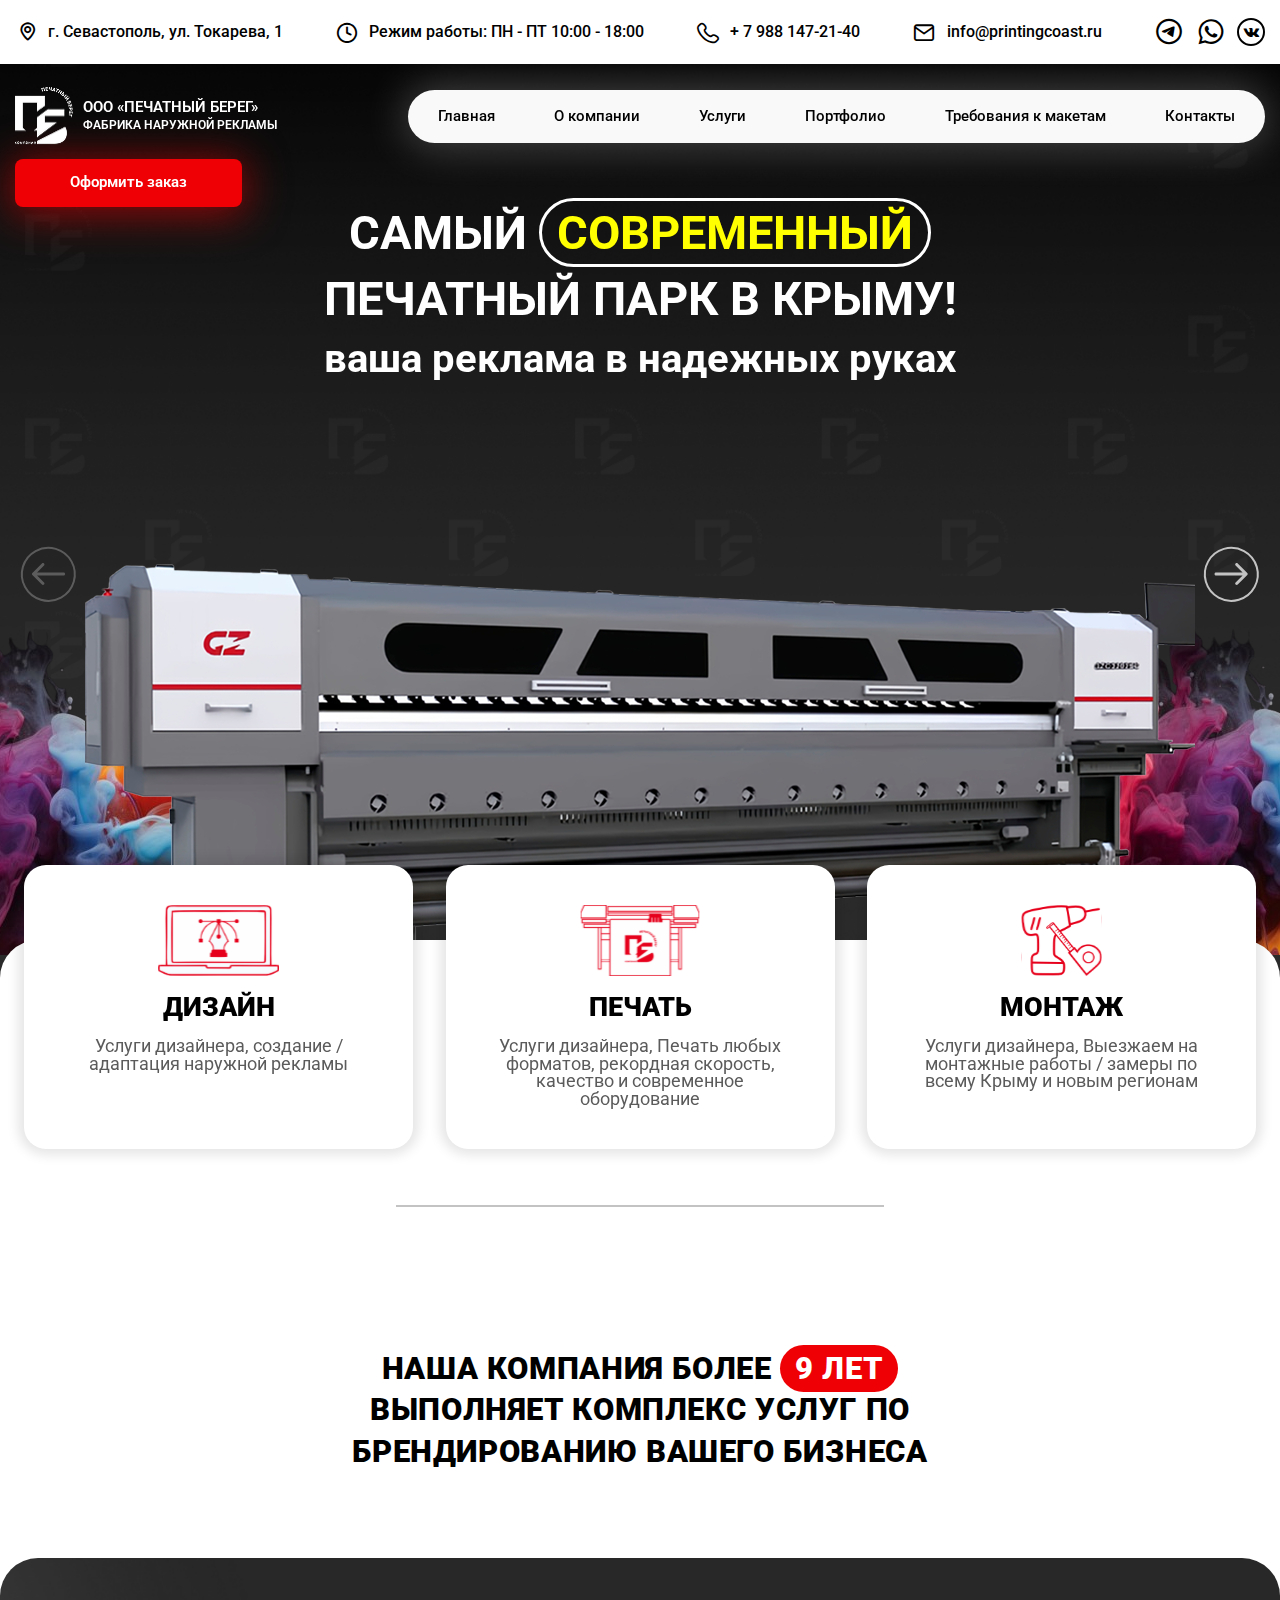
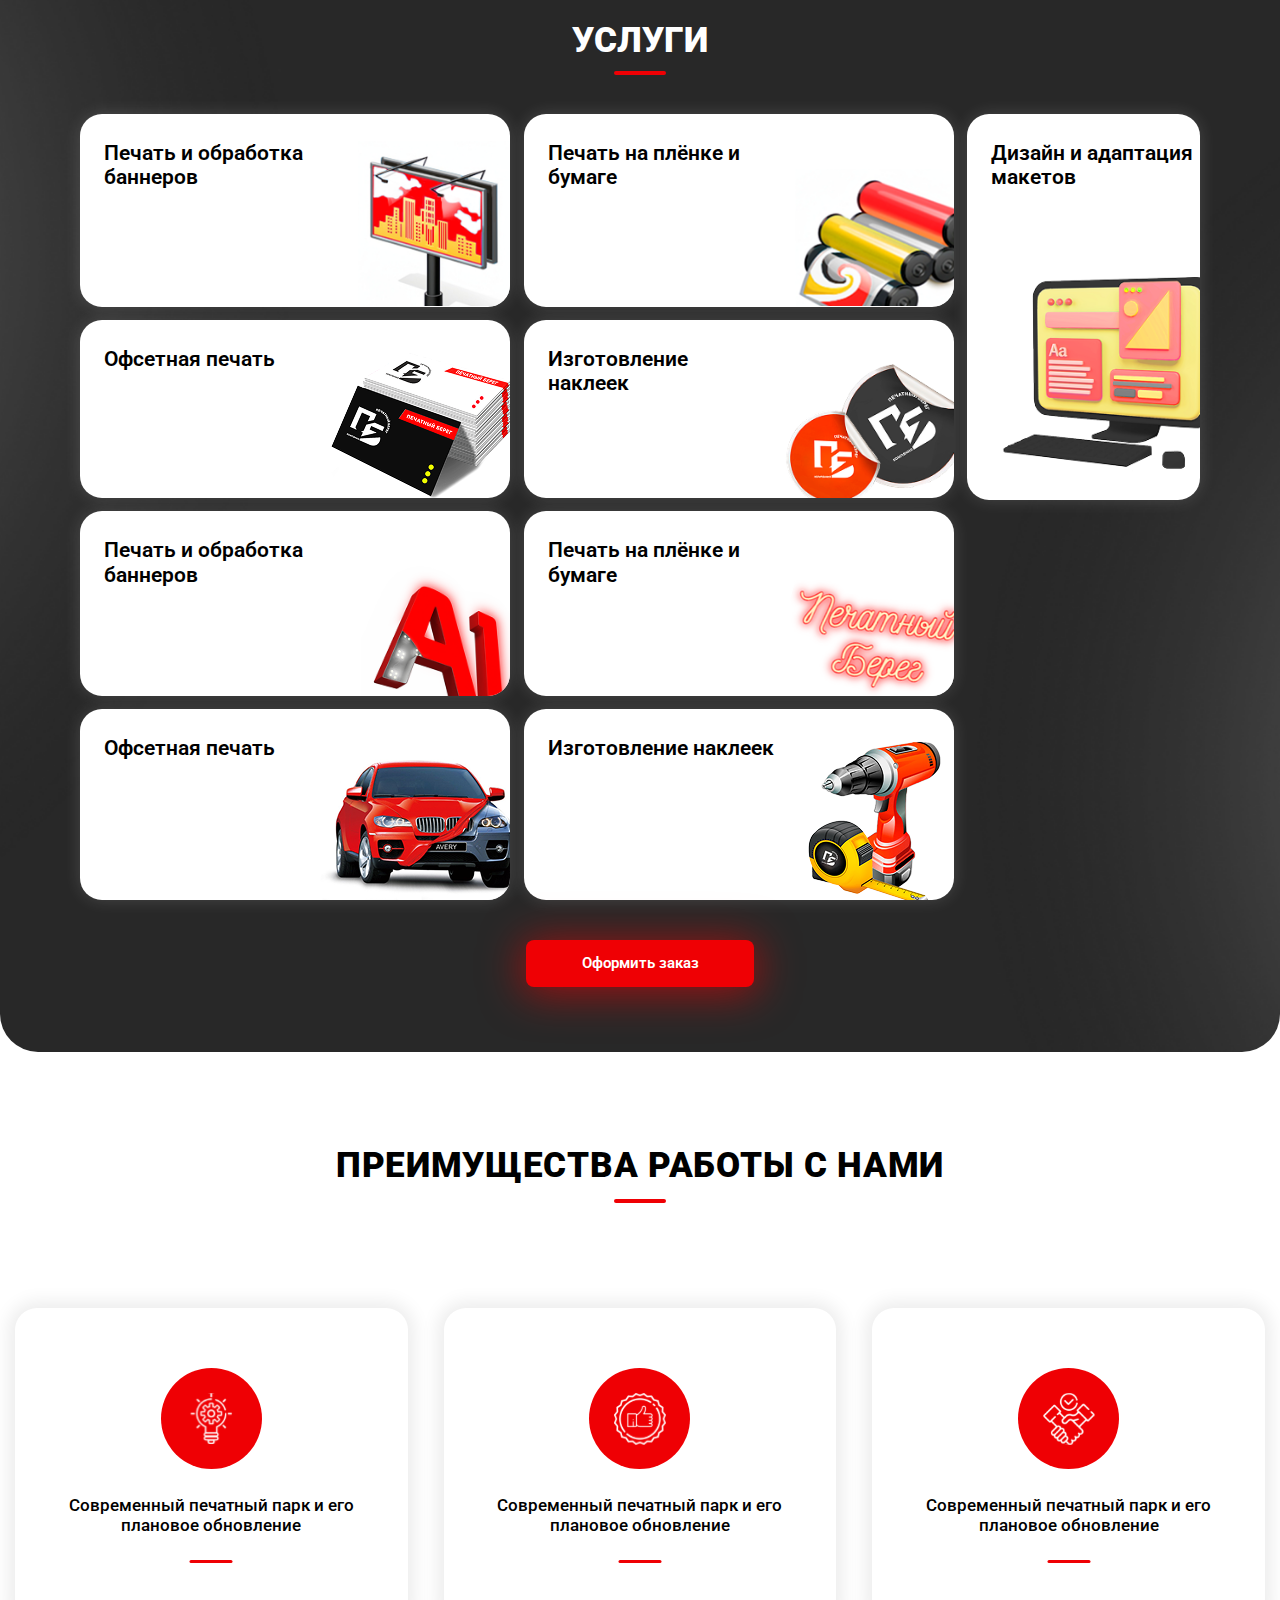
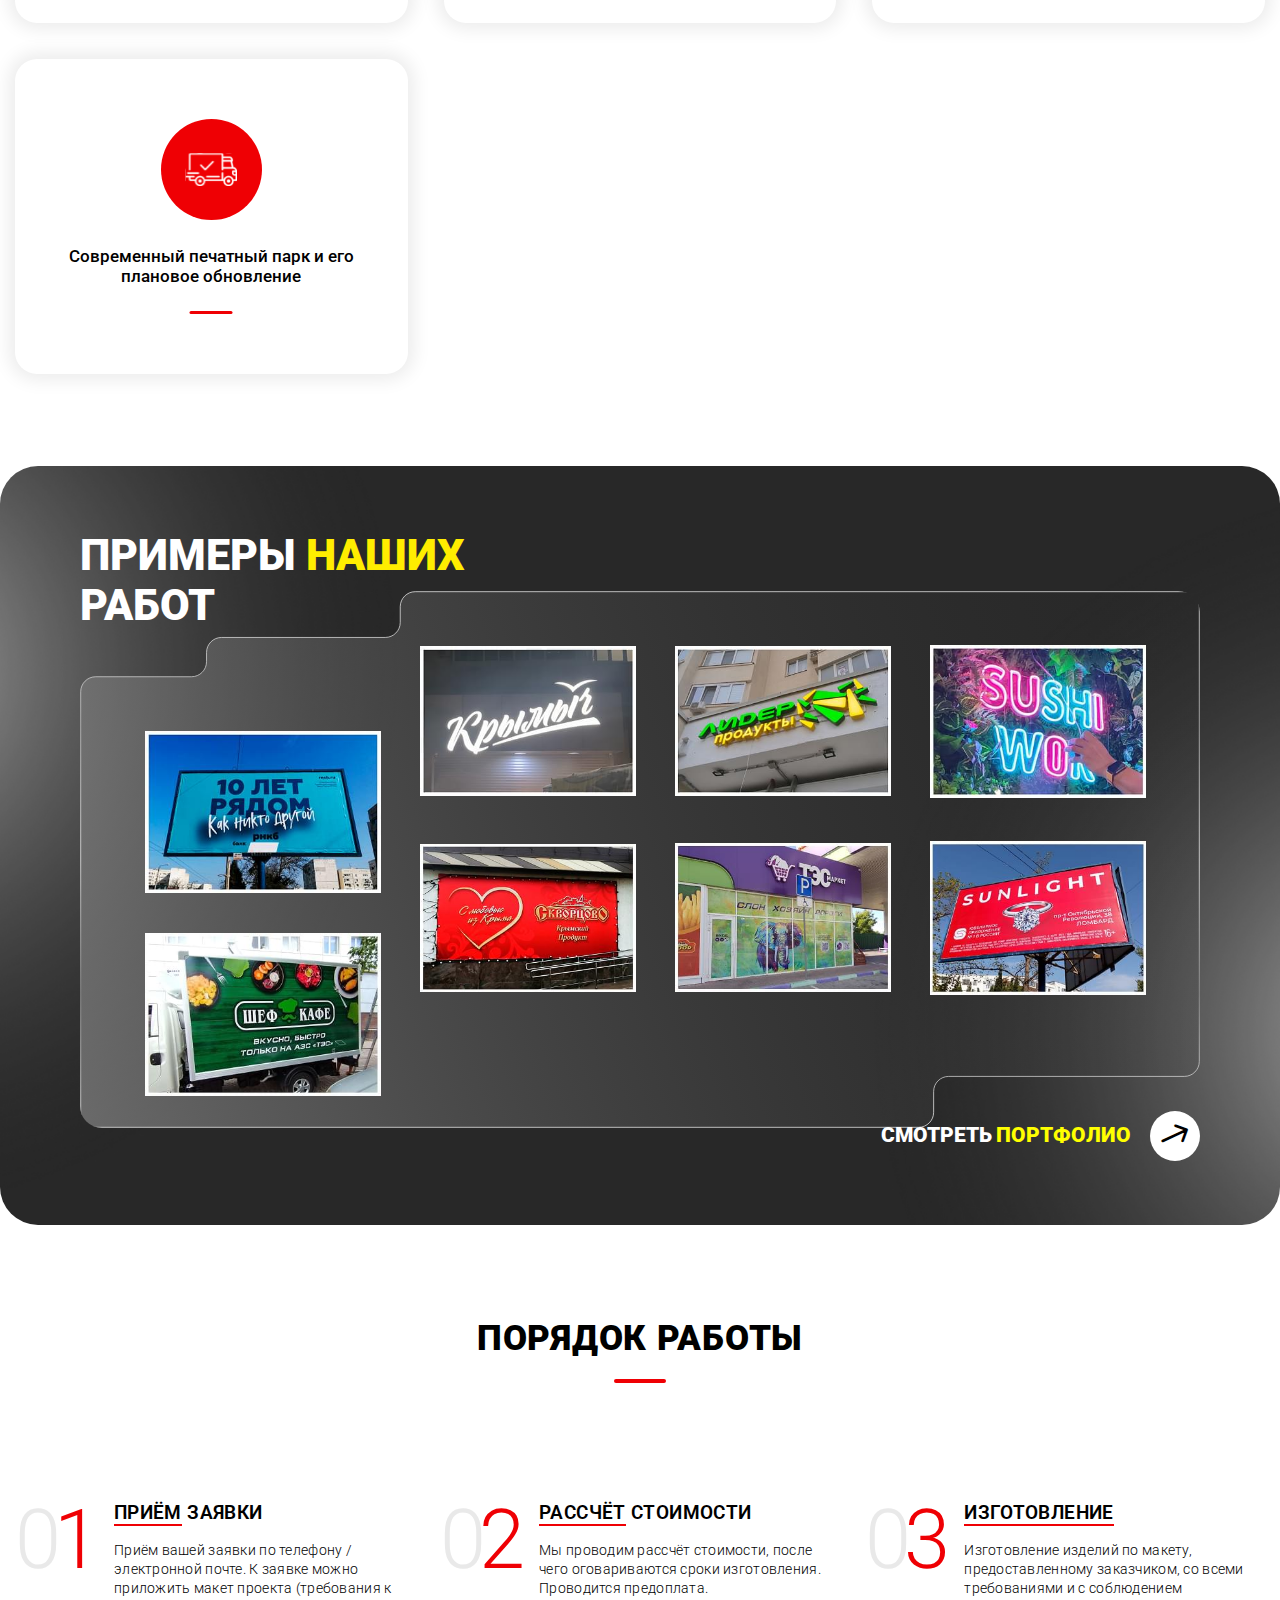
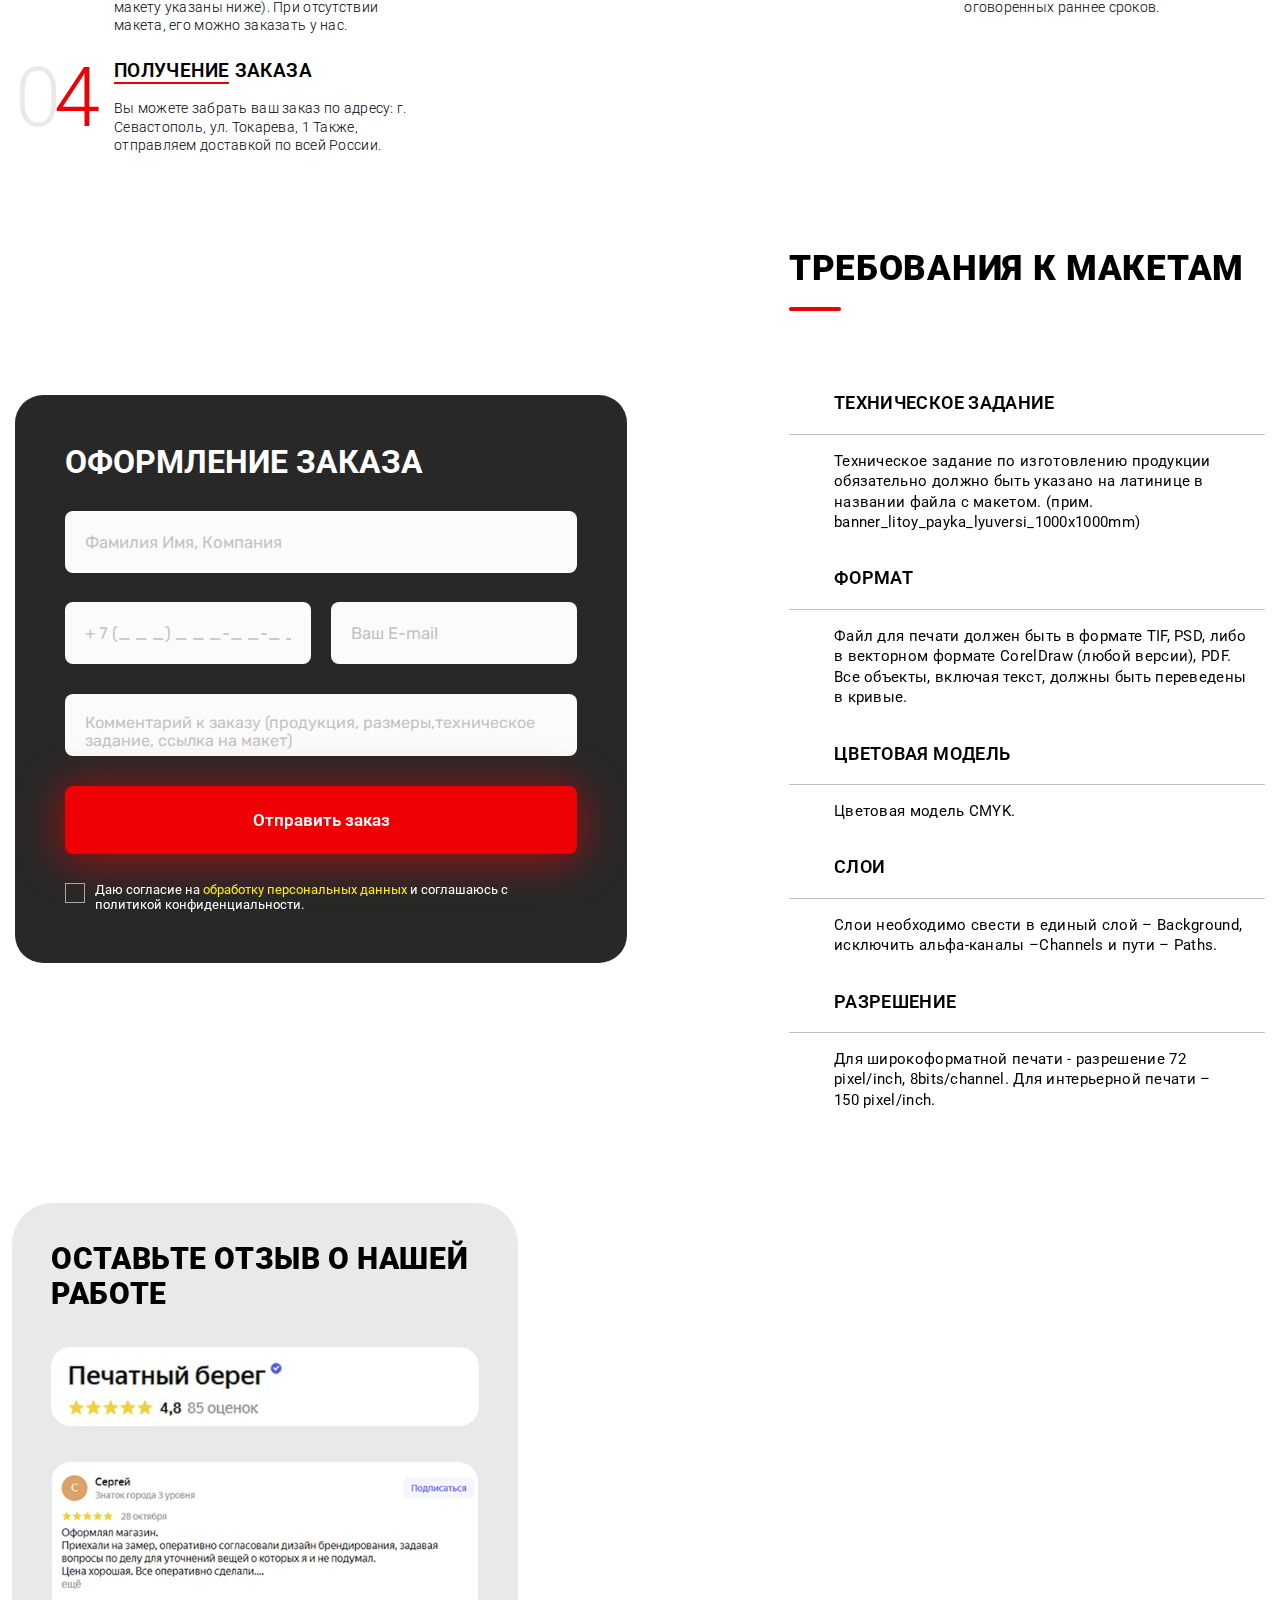
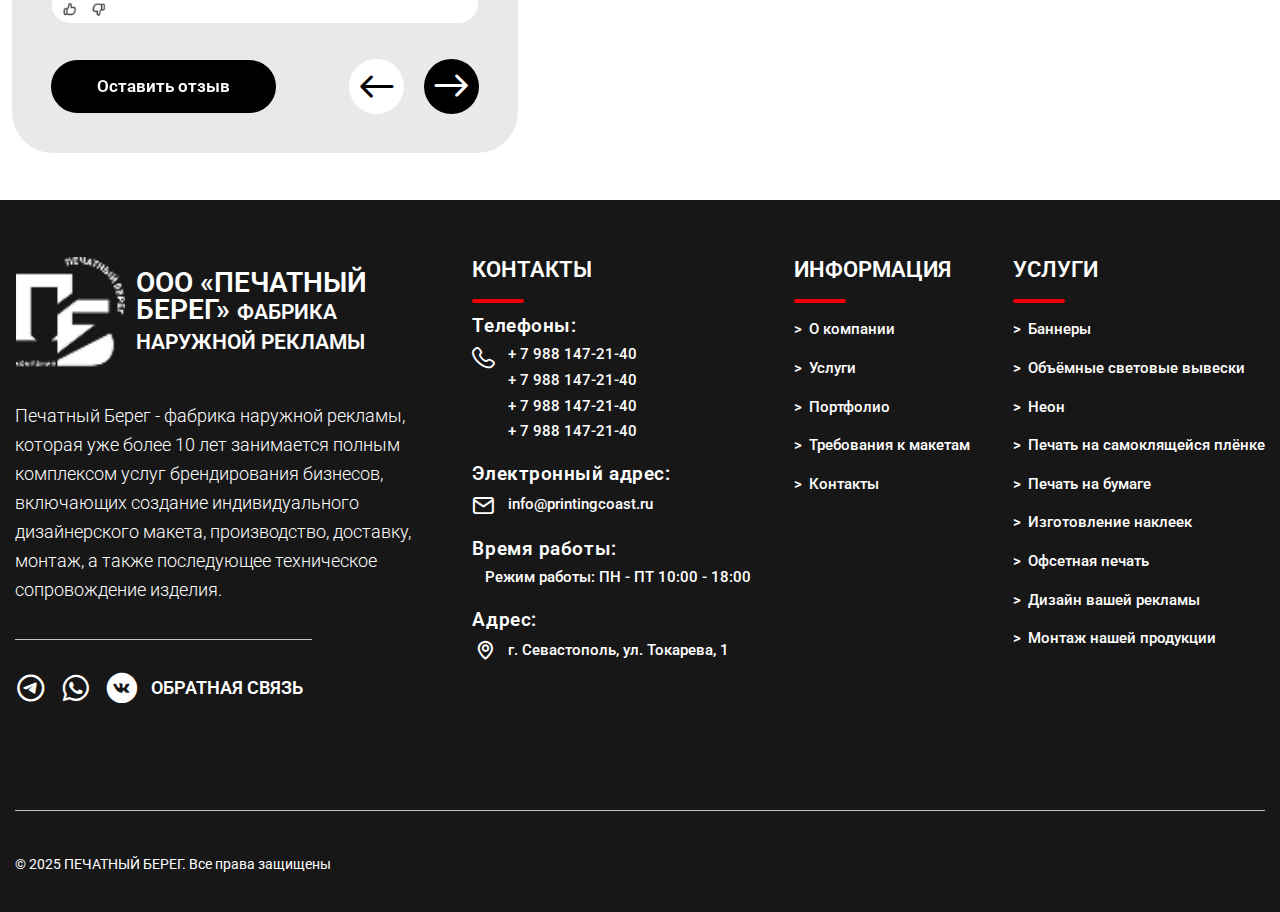
==== commit cdf38455: "Add files via upload" ====
--- a/home.html
+++ b/home.html
@@ -10,7 +10,7 @@
 			opacity: 1;
 		}
 	</style>
-	<link rel="stylesheet" href="css/style.min.css?_v=20250330010125">
+	<link rel="stylesheet" href="css/style.min.css?_v=20250331162231">
 	<link rel="shortcut icon" href="favicon.ico">
 	<!-- <meta name="robots" content="noindex, nofollow"> -->
 	<meta name="viewport" content="width=device-width, initial-scale=1.0">
@@ -126,7 +126,7 @@
 			</div>
 		</div>
 		<main class="page">
-			<section data-watch="navigator" class=" hero">
+			<section data-fullscreen data-watch="navigator" class=" hero">
 				<img class="hero__bg" src="img/hero/background.png" alt="#">
 				<img class="hero__bg-logo" src="img/hero/background-2.png" alt="">
 				<div class="hero__container-swiper">
@@ -136,43 +136,43 @@
 							<!-- Частина слайдера, що рухається -->
 							<div class="hero__wrapper swiper-wrapper">
 								<!-- Слайд -->
-								<div class="hero__slide hero__slide--one swiper-slide">
-									<h1 data-swiper-parallax="-200" class="hero__title">САМЫЙ <span>СОВРЕМЕННЫЙ</span> ПЕЧАТНЫЙ
+								<div data-fullscreen class="hero__slide hero__slide--one swiper-slide">
+									<h1 data-swiper-parallax="-400" class="hero__title">САМЫЙ <span>СОВРЕМЕННЫЙ</span> ПЕЧАТНЫЙ
 										ПАРК В КРЫМУ!</h1>
-									<p data-swiper-parallax="-400" class="hero__subtitle">ваша реклама в надежных руках</p>
-									<div data-swiper-parallax="-800" class="hero__image"> <img src="img/hero/01.png" alt="#">
-									</div>
-								</div>
-								<div class="hero__slide hero__slide--main swiper-slide">
-									<div class="hero__slide-body hero__slide-body--main">
+									<p data-swiper-parallax="-800" class="hero__subtitle">ваша реклама в надежных руках</p>
+									<div data-swiper-parallax="-1200" class="hero__image"> <img src="img/hero/01.png" alt="#">
+									</div>
+								</div>
+								<div data-fullscreen class="hero__slide hero__slide--main swiper-slide">
+									<div data-fullscreen class="hero__slide-body hero__slide-body--main">
 										<div class="hero__content">
-											<h2 data-swiper-parallax="-200" class="hero__title">Производим объёмные
+											<h2 data-swiper-parallax="-400" class="hero__title">Производим объёмные
 												световые и неоновые вывески </h2>
-											<p data-swiper-parallax="-400" class="hero__subtitle">Благодаря собственному
+											<p data-swiper-parallax="-800" class="hero__subtitle">Благодаря собственному
 												производству и монтажным бригадам,
 												мы изготавливаем конструкции любых видов сложности и размеров,
 												предлагая лучшие цены в Крыму.</p>
-											<a data-swiper-parallax="-600" href="#" class="hero__button button">Смотреть портфолио
+											<a data-swiper-parallax="-1200" href="#" class="hero__button button">Смотреть портфолио
 											</a>
 										</div>
-										<div data-swiper-parallax="-800" class="hero__image">
+										<div data-swiper-parallax="-1600" class="hero__image">
 
 											<img src="img/hero/03.png" alt="#">
 										</div>
 									</div>
 								</div>
-								<div class="hero__slide hero__slide--last swiper-slide">
-									<div class="hero__slide-body hero__slide-body--last ">
+								<div data-fullscreen class="hero__slide hero__slide--last swiper-slide">
+									<div data-fullscreen class="hero__slide-body hero__slide-body--last ">
 										<div class="hero__content">
-											<h2 data-swiper-parallax="-200" class="hero__title">Печатаем
+											<h2 data-swiper-parallax="-400" class="hero__title">Печатаем
 												и монтируем баннеры </h2>
-											<p data-swiper-parallax="-400" class="hero__subtitle">Качественная и яркая печать
+											<p data-swiper-parallax="-800" class="hero__subtitle">Качественная и яркая печать
 												баннеров с УФ-защитой.
 												Монтаж по всему Крыму, доставка по всей России.</p>
-											<a data-swiper-parallax="-600" href="#" class="hero__button button">Смотреть портфолио
+											<a data-swiper-parallax="-1200" href="#" class="hero__button button">Смотреть портфолио
 											</a>
 										</div>
-										<div data-swiper-parallax="-800" class="hero__image">
+										<div data-swiper-parallax="-1600" class="hero__image">
 
 											<img src="img/hero/02.png" alt="#">
 										</div>
@@ -710,7 +710,7 @@
 						</div>
 					</div>
 					<div class="contact__map">
-						<div style="width: 100%;" id="map" class="map"></div>
+						<div style="width: 100%; border-radius: 15px;" id="map" class="map"></div>
 
 					</div>
 				</div>
@@ -813,8 +813,8 @@
 		</footer>
 
 	</div>
-	<script src="https://api-maps.yandex.ru/2.1/?apikey=2e598fd5-1ffe-4662-947f-512d08e97c36&amp;lang=ru_RU&amp;_v=20250329232618&_v=20250330010125"></script>
-	<script src="js/app.min.js?_v=20250330010125"></script>
+	<script src="https://api-maps.yandex.ru/2.1/?apikey=2e598fd5-1ffe-4662-947f-512d08e97c36&amp;lang=ru_RU&amp;_v=20250329232618&_v=20250331162231"></script>
+	<script src="js/app.min.js?_v=20250331162231"></script>
 
 
 </body>
--- a/css/style.min.css
+++ b/css/style.min.css
@@ -1 +1 @@
-@charset "UTF-8";@import url(https://fonts.googleapis.com/css?family=Roboto:100,200,300,regular,500,600,700,800,900,100italic,200italic,300italic,italic,500italic,600italic,700italic,800italic,900italic&display=swap);@import url(https://fonts.googleapis.com/css?family=Rubik:regular&display=swap);@import url(https://fonts.googleapis.com/css?family=Inter:500&display=swap);@import url(https://fonts.googleapis.com/css?family=Bebas+Neue:regular&display=swap);@import url(https://fonts.googleapis.com/css?family=Manrope:600&display=swap);@font-face{font-family:icons;font-display:swap;src:url(../fonts/icons.woff2) format("woff2"),url(../fonts/icons.woff) format("woff");font-weight:400;font-style:normal}@font-face{font-family:roadradio;font-display:swap;src:url(../fonts/roadradio-bold.woff2) format("woff2"),url(../fonts/roadradio-bold.woff) format("woff");font-weight:700;font-style:normal}[class*=_icon-]:before{font-family:icons;font-style:normal;font-weight:400;font-variant:normal;text-transform:none;line-height:1;-webkit-font-smoothing:antialiased;-moz-osx-font-smoothing:grayscale}[class*=_icon-]:before{display:block}._icon-vk:before{content:"\e907"}._icon-phone:before{content:"\e903"}._icon-clock2:before{content:"\e90a"}._icon-mail:before{content:"\e900"}._icon-whatsapp:before{content:"\e906"}._icon-vk-circle:before{content:"\e90c"}._icon-stash_telegram:before{content:"\e90e"}._icon-arrow-line:before{content:"\e901"}._icon-arrow-line:before{content:"\e901"}._icon-location:before{content:"\e908"}:root{--font-family:"Roboto",sans-serif;--second-family:"RoadRadio",sans-serif;--third-family:"Rubik",sans-serif;--font3:"Bebas Neue",sans-serif;--font4:"Inter",sans-serif;--font5:"Manrope",sans-serif}*{padding:0;margin:0;border:0}*,:after,:before{-webkit-box-sizing:border-box;box-sizing:border-box}body,html{height:100%;min-width:320px}body{color:#000;line-height:1;font-family:Roboto,sans-serif;font-size:.875rem;-ms-text-size-adjust:100%;-moz-text-size-adjust:100%;-webkit-text-size-adjust:100%;-webkit-font-smoothing:antialiased;-moz-osx-font-smoothing:grayscale}button,input,textarea{font-family:Roboto,sans-serif;font-size:inherit}button{cursor:pointer;color:inherit;background-color:transparent}a{color:inherit;text-decoration:none}ul li{list-style:none}img{vertical-align:top}h1,h2,h3,h4,h5,h6{font-weight:inherit;font-size:inherit}.lock body{overflow:hidden;-ms-touch-action:none;touch-action:none;-ms-scroll-chaining:none;overscroll-behavior:none;padding-right:0!important}.wrapper{min-height:100%;display:-webkit-box;display:-ms-flexbox;display:flex;-webkit-box-orient:vertical;-webkit-box-direction:normal;-ms-flex-direction:column;flex-direction:column;overflow:hidden}@supports (overflow:clip){.wrapper{overflow:clip}}.wrapper>main{-webkit-box-flex:1;-ms-flex:1 1 auto;flex:1 1 auto}.wrapper>*{min-width:0}[class*=__container]{max-width:106.25rem;margin:0 auto;padding:0 .9375rem}input[type=email],input[type=tel],input[type=text],textarea{-webkit-appearance:none;-moz-appearance:none;appearance:none}.input{border-radius:.5rem;width:100%;display:block;padding:0 20px;font-family:var(--third-family);font-weight:400;line-height:100%;color:#000;background:#fbfbfb;height:3.875rem;outline:0}.input::-webkit-input-placeholder{color:#c3c3c3}.input::-moz-placeholder{color:#c3c3c3}.input:-ms-input-placeholder{color:#c3c3c3}.input::-ms-input-placeholder{color:#c3c3c3}.input::placeholder{color:#c3c3c3}.input._form-focus{border:1px solid #ffed00}.input._form-error{border:1px solid red}.input[placeholder]:not([data-placeholder-nohiden])::-webkit-input-placeholder{-webkit-transition:opacity .3s;transition:opacity .3s}.input[placeholder]:not([data-placeholder-nohiden])::-moz-placeholder{-moz-transition:opacity .3s;transition:opacity .3s}.input[placeholder]:not([data-placeholder-nohiden]):-ms-input-placeholder{-ms-transition:opacity .3s;transition:opacity .3s}.input[placeholder]:not([data-placeholder-nohiden])::-ms-input-placeholder{-ms-transition:opacity .3s;transition:opacity .3s}.input[placeholder]:not([data-placeholder-nohiden])::placeholder{-webkit-transition:opacity .3s;-o-transition:opacity .3s;transition:opacity .3s}.input[placeholder]:not([data-placeholder-nohiden]):focus::-webkit-input-placeholder{opacity:0}.input[placeholder]:not([data-placeholder-nohiden]):focus::-moz-placeholder{opacity:0}.input[placeholder]:not([data-placeholder-nohiden]):focus:-ms-input-placeholder{opacity:0}.input[placeholder]:not([data-placeholder-nohiden]):focus::-ms-input-placeholder{opacity:0}.input[placeholder]:not([data-placeholder-nohiden]):focus::placeholder{opacity:0}textarea.input{resize:none;font-weight:400;line-height:100%;color:#000;line-height:1.1;padding:20px 20px}textarea.input::-webkit-input-placeholder{color:#c3c3c3}textarea.input::-moz-placeholder{color:#c3c3c3}textarea.input:-ms-input-placeholder{color:#c3c3c3}textarea.input::-ms-input-placeholder{color:#c3c3c3}textarea.input::placeholder{color:#c3c3c3}.checkbox{position:relative}.checkbox:not(:last-child){margin-bottom:.3125em}.checkbox__input{position:absolute;width:0;height:0;opacity:0}.checkbox__input:focus-visible+.checkbox__label:before{-webkit-box-shadow:0 0 5px #000;box-shadow:0 0 5px #000}.checkbox__input:checked+.checkbox__label:before{color:#ef0004}.checkbox__input:checked+.checkbox__label:after{-webkit-transform:scale(1);-ms-transform:scale(1);transform:scale(1);color:#ef0004}.checkbox__label{cursor:pointer;display:-webkit-inline-box;display:-ms-inline-flexbox;display:inline-flex;position:relative;gap:10px}.checkbox__label:before{content:"";-ms-flex-item-align:start;align-self:flex-start;-webkit-box-flex:0;-ms-flex:0 0 20px;flex:0 0 20px;width:20px;height:20px;border:1px solid #a7a9ac;-webkit-transition:all .3s ease 0s;-o-transition:all .3s ease 0s;transition:all .3s ease 0s}.checkbox__label::after{position:absolute;content:"✔";left:1%;top:12%;color:#ef0004;-webkit-transition:all .3s ease 0s;-o-transition:all .3s ease 0s;transition:all .3s ease 0s;-webkit-transform:scale(0);-ms-transform:scale(0);transform:scale(0)}.checkbox__text{-ms-flex-item-align:center;-ms-grid-row-align:center;align-self:center;font-weight:400;color:#fff;line-height:1.1}.checkbox__text a{color:#ffed00}body::after{content:"";background-color:rgba(0,0,0,.5);position:fixed;width:100%;height:100%;top:0;left:0;opacity:0;-webkit-transition:opacity .8s ease 0s;-o-transition:opacity .8s ease 0s;transition:opacity .8s ease 0s;pointer-events:none;z-index:149}.popup-show body::after{opacity:1}.popup{position:fixed;top:0;left:0;bottom:0;right:0;padding:30px 10px;-webkit-transition:visibility .8s ease 0s;-o-transition:visibility .8s ease 0s;transition:visibility .8s ease 0s;visibility:hidden;pointer-events:none}.popup_show{z-index:150;visibility:visible;overflow:auto;pointer-events:auto}.popup_show .popup__content{visibility:visible;-webkit-transform:scale(1);-ms-transform:scale(1);transform:scale(1)}.popup__wrapper{display:-webkit-box;display:-ms-flexbox;display:flex;-webkit-box-orient:vertical;-webkit-box-direction:normal;-ms-flex-direction:column;flex-direction:column;-webkit-box-align:center;-ms-flex-align:center;align-items:center;min-height:100%;-webkit-box-flex:1;-ms-flex:1 1 auto;flex:1 1 auto;width:100%;display:flex;-webkit-box-pack:center;-ms-flex-pack:center;justify-content:center;align-items:center}.popup__content{visibility:hidden;-webkit-transform:scale(0);-ms-transform:scale(0);transform:scale(0);-webkit-transition:-webkit-transform .3s ease 0s;transition:-webkit-transform .3s ease 0s;-o-transition:transform .3s ease 0s;transition:transform .3s ease 0s;transition:transform .3s ease 0s,-webkit-transform .3s ease 0s;background-color:#eee;width:100%;max-width:666px;border-radius:28px}.lock .popup__content{visibility:visible}.spollers{display:-ms-grid;display:grid;gap:15px}.spollers__item{font-size:1.25rem}.spollers__title{width:100%;cursor:default;text-align:left;border-bottom:1px solid #c3c3c3;padding:1.25rem 2.8125rem;position:relative;font-weight:600;line-height:117%;letter-spacing:.02em;color:#000}._spoller-init .spollers__title{cursor:pointer}._spoller-init .spollers__title::after,._spoller-init .spollers__title::before{content:"";position:absolute;left:10px;top:50%;background-color:#ef0004;height:3px;width:21px;border-radius:1.25rem;-webkit-transition:-webkit-transform .5s ease 0s;transition:-webkit-transform .5s ease 0s;-o-transition:transform .5s ease 0s;transition:transform .5s ease 0s;transition:transform .5s ease 0s,-webkit-transform .5s ease 0s;-webkit-transform:translate(-50%,-50%);-ms-transform:translate(-50%,-50%);transform:translate(-50%,-50%);-webkit-transition:-webkit-transform .5s ease;transition:-webkit-transform .5s ease;-o-transition:transform .5s ease;transition:transform .5s ease;transition:transform .5s ease,-webkit-transform .5s ease}._spoller-init .spollers__title::before{-webkit-transform:translate(-50%,-50%) rotate(90deg);-ms-transform:translate(-50%,-50%) rotate(90deg);transform:translate(-50%,-50%) rotate(90deg)}._spoller-init .spollers__title::after{-webkit-transform:translate(-50%,-50%) rotate(0);-ms-transform:translate(-50%,-50%) rotate(0);transform:translate(-50%,-50%) rotate(0)}._spoller-init .spollers__title._spoller-active::before{-webkit-transform:translate(-50%,-50%) rotate(0);-ms-transform:translate(-50%,-50%) rotate(0);transform:translate(-50%,-50%) rotate(0)}._spoller-init .spollers__title._spoller-active::after{-webkit-transform:translate(-50%,-50%) rotate(0);-ms-transform:translate(-50%,-50%) rotate(0);transform:translate(-50%,-50%) rotate(0)}.spollers__body{padding:1rem .625rem 0 2.8125rem;font-weight:400;line-height:133%;letter-spacing:.02em;color:#000}[data-fullscreen]{min-height:100vh}.touch [data-fullscreen]{min-height:calc(var(--vh,1vh) * 100)}[data-ripple]{position:relative;overflow:hidden}.ripple{position:absolute;border-radius:50%;background-color:rgba(255,255,255,.3);border:1px solid rgba(255,255,255,.5);-webkit-animation:button-circle 1.5s ease forwards;animation:button-circle 1.5s ease forwards}@-webkit-keyframes button-circle{0%{-webkit-transform:scale(0);transform:scale(0)}100%{-webkit-transform:scale(10);transform:scale(10);opacity:0}}@keyframes button-circle{0%{-webkit-transform:scale(0);transform:scale(0)}100%{-webkit-transform:scale(10);transform:scale(10);opacity:0}}[class*=-ibg]{position:relative}[class*=-ibg] img{position:absolute;width:100%;height:100%;top:0;left:0;-o-object-fit:cover;object-fit:cover}[class*=-ibg_contain] img{-o-object-fit:contain;object-fit:contain}.button{-webkit-box-shadow:0 4px 42px 3px rgba(239,0,4,.58);box-shadow:0 4px 42px 3px rgba(239,0,4,.58);background:#ef0004;border-radius:8px;font-weight:600;text-align:center;color:#fff;display:-webkit-inline-box;display:-ms-inline-flexbox;display:inline-flex;-webkit-box-align:center;-ms-flex-align:center;align-items:center;-webkit-box-pack:center;-ms-flex-pack:center;justify-content:center;-webkit-transition:all .3s ease 0s;-o-transition:all .3s ease 0s;transition:all .3s ease 0s}.header{position:absolute;top:0;left:0;width:100%;z-index:4}.header__top-container{background-color:#fff}.header__top{padding:1.0625rem .9375rem;max-width:104.375rem;margin:0 auto;display:-webkit-box;display:-ms-flexbox;display:flex;-webkit-box-align:center;-ms-flex-align:center;align-items:center;-webkit-box-pack:justify;-ms-flex-pack:justify;justify-content:space-between;gap:.625rem;-ms-flex-wrap:wrap;flex-wrap:wrap;color:#000}.header__top i{font-size:1.375rem;color:#000}.header__address-body{display:-webkit-box;display:-ms-flexbox;display:flex;-webkit-box-orient:vertical;-webkit-box-direction:normal;-ms-flex-direction:column;flex-direction:column;gap:.9375rem}.header__address-title{font-family:var(--font-family);font-weight:600;font-size:1.125rem;line-height:100%;letter-spacing:.03em;color:#fff}.header__clock-body{display:-webkit-box;display:-ms-flexbox;display:flex;-webkit-box-orient:vertical;-webkit-box-direction:normal;-ms-flex-direction:column;flex-direction:column;gap:.9375rem}.header__clock-title{font-family:var(--font-family);font-weight:600;font-size:1.125rem;line-height:100%;letter-spacing:.03em;color:#fff}.header__phone-body{display:-webkit-box;display:-ms-flexbox;display:flex;-webkit-box-orient:vertical;-webkit-box-direction:normal;-ms-flex-direction:column;flex-direction:column;gap:.9375rem}.header__phone-item{display:none}.header__phone-title{font-family:var(--font-family);font-weight:600;font-size:1.125rem;line-height:100%;letter-spacing:.03em;color:#fff}.header__mail-body{display:-webkit-box;display:-ms-flexbox;display:flex;-webkit-box-orient:vertical;-webkit-box-direction:normal;-ms-flex-direction:column;flex-direction:column;gap:.9375rem}.header__mail-title{font-family:var(--font-family);font-weight:600;font-size:1.125rem;line-height:100%;letter-spacing:.03em;color:#fff}.header__social-title{font-family:var(--font-family);font-weight:600;font-size:1.125rem;line-height:100%;letter-spacing:.03em;color:#fff}.header__social-body{display:-webkit-box;display:-ms-flexbox;display:flex;-webkit-box-orient:vertical;-webkit-box-direction:normal;-ms-flex-direction:column;flex-direction:column;gap:.9375rem}.header__address{display:-webkit-box;display:-ms-flexbox;display:flex;-webkit-box-align:center;-ms-flex-align:center;align-items:center}.header__address-icon img{width:1.375rem;height:1.375rem}.header__address-text{font-weight:500;font-size:1rem}.header__clock{display:-webkit-box;display:-ms-flexbox;display:flex;-webkit-box-align:center;-ms-flex-align:center;align-items:center}.header__clock-icon img{width:1.375rem;height:1.375rem}.header__clock-text{font-weight:500;font-size:1rem}.header__phone{display:-webkit-box;display:-ms-flexbox;display:flex;-webkit-box-align:center;-ms-flex-align:center;align-items:center}.header__phone-icon img{width:1.375rem;height:1.375rem}.header__phone-text{font-weight:500;font-size:1rem}.header__mail{display:-webkit-box;display:-ms-flexbox;display:flex;-webkit-box-align:center;-ms-flex-align:center;align-items:center}.header__mail-icon img{width:1.375rem;height:1.375rem}.header__mail-text{font-weight:500;font-size:1rem}.header__social{display:-webkit-box;display:-ms-flexbox;display:flex;-webkit-box-align:center;-ms-flex-align:center;align-items:center}.header__social-link{-webkit-transition:all .3s ease 0s;-o-transition:all .3s ease 0s;transition:all .3s ease 0s}.header__social-link i{font-size:1.875rem}.header__social-link-vk{border-radius:50%;display:-webkit-box;display:-ms-flexbox;display:flex;width:1.75rem;height:1.75rem;-webkit-box-pack:center;-ms-flex-pack:center;justify-content:center;-webkit-box-align:center;-ms-flex-align:center;align-items:center;border:2px solid #000}.header__social-link-vk i{font-size:1rem}.header__main{display:-webkit-box;display:-ms-flexbox;display:flex;-ms-flex-wrap:wrap;flex-wrap:wrap;-webkit-box-align:center;-ms-flex-align:center;align-items:center;-webkit-box-pack:justify;-ms-flex-pack:justify;justify-content:space-between}.header__logo{display:-webkit-box;display:-ms-flexbox;display:flex;gap:.625rem;-webkit-box-align:center;-ms-flex-align:center;align-items:center;z-index:6}.header__logo img{-webkit-box-flex:0;-ms-flex:0 1 3.625rem;flex:0 1 3.625rem;aspect-ratio:58/58;width:100%;height:100%;-o-object-fit:contain;object-fit:contain;max-width:3.625rem}.header__logo-text{font-family:var(--font-family);font-weight:600;line-height:87%;color:#fff;max-width:12.8125rem;line-height:1.1}.header__logo-text span{font-size:.75rem}.menu__body ul{overflow:auto}.menu__body li{font-family:var(--font-family);font-weight:500;color:#000;border-radius:81px;padding:1.0625rem 1.75rem}.menu__body li._navigator-active{background-color:#000;color:#fff}.menu__body a{position:relative}.menu__body a i{display:none}.icon-menu{display:none}.footer{background:#171717}.footer__container{color:#fff;display:-ms-grid;display:grid}.footer__top{display:-webkit-box;display:-ms-flexbox;display:flex;-webkit-box-pack:justify;-ms-flex-pack:justify;justify-content:space-between;-ms-flex-wrap:wrap;flex-wrap:wrap;border-bottom:1px solid #c3c3c3}.footer__column{-webkit-box-flex:0;-ms-flex:0 1 33.170732%;flex:0 1 33.170732%;display:-webkit-box;display:-ms-flexbox;display:flex;-webkit-box-orient:vertical;-webkit-box-direction:normal;-ms-flex-direction:column;flex-direction:column}.footer__logo{display:-webkit-box;display:-ms-flexbox;display:flex;-webkit-box-align:center;-ms-flex-align:center;align-items:center;gap:.625rem}.footer__logo-image{aspect-ratio:111/111;width:100%;height:100%;-o-object-fit:contain;object-fit:contain;max-width:6.9375rem}.footer__logo-text{font-weight:600;line-height:97%;color:#fff}.footer__text{font-family:var(--font-family);font-weight:300;line-height:160%;color:#fff;position:relative}.footer__text::after{content:"";position:absolute;left:0;bottom:0;height:1px;background:#c3c3c3}.footer__social{display:-webkit-box;display:-ms-flexbox;display:flex;-webkit-box-align:center;-ms-flex-align:center;align-items:center}.footer__social-link{-webkit-transition:all .3s ease 0s;-o-transition:all .3s ease 0s;transition:all .3s ease 0s}.footer__social-text{font-weight:600;line-height:110%;color:#fff}.footer__nav{display:-webkit-box;display:-ms-flexbox;display:flex;-webkit-box-orient:vertical;-webkit-box-direction:normal;-ms-flex-direction:column;flex-direction:column}.footer__title{font-weight:600;line-height:120%;color:#fff;position:relative}.footer__title::after{content:"";left:0;bottom:0;position:absolute;border-radius:21px;width:52px;height:4px;background:#ef0004}.footer__phone-body{display:-webkit-box;display:-ms-flexbox;display:flex;-webkit-box-orient:vertical;-webkit-box-direction:normal;-ms-flex-direction:column;flex-direction:column}.footer__phone-title{font-weight:600;line-height:120%;letter-spacing:.03em;color:#fff}.footer__phone{display:-webkit-box;display:-ms-flexbox;display:flex;-webkit-box-align:center;-ms-flex-align:center;align-items:center;gap:.8125rem;-webkit-box-align:start;-ms-flex-align:start;align-items:flex-start}.footer__phone-text{font-weight:500;line-height:112%;color:#fff}.footer__phone-item{display:-webkit-box;display:-ms-flexbox;display:flex;-webkit-box-orient:vertical;-webkit-box-direction:normal;-ms-flex-direction:column;flex-direction:column}.footer__mail-body{display:-webkit-box;display:-ms-flexbox;display:flex;-webkit-box-orient:vertical;-webkit-box-direction:normal;-ms-flex-direction:column;flex-direction:column}.footer__mail-title{font-weight:600;line-height:120%;letter-spacing:.03em;color:#fff}.footer__mail{display:-webkit-box;display:-ms-flexbox;display:flex;-webkit-box-align:center;-ms-flex-align:center;align-items:center;gap:.8125rem}.footer__mail-text{font-weight:500;line-height:112%;color:#fff}.footer__clock-body{display:-webkit-box;display:-ms-flexbox;display:flex;-webkit-box-orient:vertical;-webkit-box-direction:normal;-ms-flex-direction:column;flex-direction:column}.footer__clock-title{font-weight:600;line-height:120%;letter-spacing:.03em;color:#fff}.footer__clock{display:-webkit-box;display:-ms-flexbox;display:flex;-webkit-box-align:center;-ms-flex-align:center;align-items:center;gap:.8125rem}.footer__clock-text{font-weight:500;line-height:112%;color:#fff}.footer__address-body{display:-webkit-box;display:-ms-flexbox;display:flex;-webkit-box-orient:vertical;-webkit-box-direction:normal;-ms-flex-direction:column;flex-direction:column}.footer__address-title{font-weight:600;line-height:120%;letter-spacing:.03em;color:#fff}.footer__address{display:-webkit-box;display:-ms-flexbox;display:flex;-webkit-box-align:center;-ms-flex-align:center;align-items:center;gap:.8125rem}.footer__address-text{font-weight:500;line-height:112%;color:#fff}.footer__list{position:relative}.footer__list li{font-weight:500;line-height:194%;color:#fff;padding-left:.9375rem}.footer__list li::after{content:">";position:absolute;left:0}.hero{padding-bottom:1.875rem;position:relative}.hero__bg{position:absolute;width:100%;height:100%;top:0;left:0;-o-object-fit:cover;object-fit:cover;z-index:1}.hero__bg-logo{position:absolute;width:100%;height:100%;top:0;left:0;-o-object-fit:cover;object-fit:cover;z-index:2}.hero__container-swiper{max-width:none;margin:0 auto;padding:0}.hero__container{position:relative;z-index:3;max-width:none;margin:0 auto;padding:0}.hero__slide-body{display:-ms-grid;display:grid;-ms-grid-column-align:center;justify-self:center;-webkit-box-align:center;-ms-flex-align:center;align-items:center;-webkit-box-pack:center;-ms-flex-pack:center;justify-content:center;justify-self:center;gap:1.25rem;-ms-grid-columns:37.700599% 40.922156%;grid-template-columns:37.700599% 40.922156%}.hero__slide-body--main{max-width:96.875rem;padding:0 .9375rem;padding-bottom:8.125rem;-ms-grid-columns:54.605263% 44.052632%;grid-template-columns:54.605263% 44.052632%}.hero__slide-body--last{max-width:90.625rem;padding:0 .9375rem;-ms-grid-columns:40% 1fr;grid-template-columns:40% 1fr;padding-bottom:.4375rem}.hero__slide-body--last .hero__image img{aspect-ratio:782/847}.hero__slide{overflow:hidden}.hero__slide--one{display:-webkit-box;display:-ms-flexbox;display:flex;-webkit-box-orient:vertical;-webkit-box-direction:normal;-ms-flex-direction:column;flex-direction:column;-webkit-box-pack:center;-ms-flex-pack:center;justify-content:center;-webkit-box-align:center;-ms-flex-align:center;align-items:center}.hero__slide--one h1{max-width:50.375rem;line-height:1.4;font-weight:700;color:#fff;text-align:center;padding-top:.3125rem}.hero__slide--one h1 span{color:#ff0;border:3px solid #fff;border-radius:2.5rem;padding:.25rem .9375rem}.hero__slide--one P{max-width:50.375rem;line-height:1.4;font-weight:700;color:#fff}.hero__slide--one .hero__image{margin-top:6.25rem;position:relative;bottom:-60px}.hero__slide--one .hero__image img{aspect-ratio:1110/480;width:100%;height:100%;-o-object-fit:cover;object-fit:cover;max-width:69.375rem}.hero__slide--one .hero__image::after{content:"";position:absolute;width:100%;height:100%;left:-40%;bottom:-15%;z-index:-1;background:url(../img/hero/01-1.png);background-repeat:no-repeat}.hero__slide--one .hero__image::before{content:"";position:absolute;width:100%;height:100%;left:75%;bottom:-15%;z-index:-1;background:url(../img/hero/01-2.png);background-repeat:no-repeat}.hero__content{display:-webkit-box;display:-ms-flexbox;display:flex;-webkit-box-orient:vertical;-webkit-box-direction:normal;-ms-flex-direction:column;flex-direction:column}.hero__title{font-family:var(--font-family);font-weight:700;line-height:111%;color:#fff}.hero__subtitle{font-family:var(--font-family);font-weight:400;line-height:133%;color:#fff}.hero__image img{aspect-ratio:700/614;width:100%;height:100%;-o-object-fit:cover;object-fit:cover}.hero__button{-ms-flex-item-align:start;align-self:flex-start}.hero-pagination{top:95px;left:15px;display:-webkit-inline-box;display:-ms-inline-flexbox;display:inline-flex;width:auto;z-index:100;height:10px;position:absolute;padding-left:.625rem}.hero .swiper-pagination-bullets{z-index:3}.hero .swiper-pagination-bullet{border-radius:19px;width:15px;background:#c3c3c3;height:2px;opacity:1;z-index:1}.hero .swiper-pagination-bullet-active{width:15px;position:relative;opacity:1}.hero .swiper-pagination-bullet-active::after{content:"";background:#fff;-webkit-animation:bulet 4s infinite linear;animation:bulet 4s infinite linear;position:absolute;width:100%;height:100%;top:0;left:0;opacity:1}@-webkit-keyframes bulet{0%{width:0;background:#c3c3c3}100%{width:15px;background:#fff;background:#f70202}}@keyframes bulet{0%{width:0;background:#c3c3c3}100%{width:15px;background:#fff;background:#f70202}}.swiper .hero-button-prev{left:2.1875rem}.swiper .hero-button-next{right:2.1875rem}.swiper-button-prev::after{content:"";display:none}.swiper-button-next::after{content:"";display:none}.advertising{margin-top:-2.8125rem;z-index:3;position:relative;border-radius:38px;background-color:#fff}.advertising__container{border-radius:38px}.advertising__items{-webkit-transform:translate(0,-75px);-ms-transform:translate(0,-75px);transform:translate(0,-75px);display:-ms-grid;display:grid;grid-template-columns:repeat(auto-fit,minmax(24.3125rem,389px));-webkit-box-pack:center;-ms-flex-pack:center;justify-content:center;position:relative}.advertising__items::after{content:"";position:absolute;border:1px solid #c3c3c3;height:0;bottom:0;left:50%;-webkit-transform:translate(-50%,0);-ms-transform:translate(-50%,0);transform:translate(-50%,0);width:488px}.advertising__item{-webkit-box-shadow:0 0 12px 6px rgba(0,0,0,.1);box-shadow:0 0 12px 6px rgba(0,0,0,.1);background:#fff;border-radius:1.375rem;display:-webkit-box;display:-ms-flexbox;display:flex;-webkit-box-orient:vertical;-webkit-box-direction:normal;-ms-flex-direction:column;flex-direction:column;-webkit-box-align:center;-ms-flex-align:center;align-items:center;padding:2.5rem 3rem}.advertising__block{display:-webkit-box;display:-ms-flexbox;display:flex;-webkit-box-orient:vertical;-webkit-box-direction:normal;-ms-flex-direction:column;flex-direction:column;-webkit-box-align:center;-ms-flex-align:center;align-items:center}.advertising__title{font-weight:900;color:#000}.advertising__text{font-weight:400;text-align:center;color:#5b5b5b}.block-title__container{max-width:44.5625rem}.block-title__container h2{font-family:var(--font-family);font-weight:900;line-height:133%;letter-spacing:.02em;text-align:center;color:#000;text-transform:uppercase;padding-top:.9375rem}.block-title__container h2 span{padding:.3125rem .9375rem;border-radius:2.5rem;color:#fff;white-space:nowrap;background-color:#ef0004}.services__container-big{border-radius:2.375rem;position:relative}.services__image-bg{border-radius:2.375rem;-o-object-fit:cover;object-fit:cover;position:absolute;width:100%;height:100%;top:0;left:0;z-index:0}.services__container{position:relative;z-index:2;display:-ms-grid;display:grid}.services__title{font-weight:900;color:#fff;-ms-grid-column-align:center;justify-self:center;position:relative}.services__title::after{content:"";bottom:0;position:absolute;border-radius:21px;width:52px;height:4px;left:50%;background-color:#ef0004;-webkit-transform:translate(-50%,0);-ms-transform:translate(-50%,0);transform:translate(-50%,0)}.services__body{display:-webkit-box;display:-ms-flexbox;display:flex;-webkit-box-pack:justify;-ms-flex-pack:justify;justify-content:space-between}.services__items{-webkit-box-flex:1;-ms-flex:1 1 auto;flex:1 1 auto;display:-ms-grid;display:grid;grid-template-columns:repeat(auto-fill,minmax(18.75rem,auto))}.services__item{padding:1.6875rem 0 0 1.5rem;border-radius:22px;-webkit-box-shadow:0 0 17px -1px rgba(255,255,255,.17);box-shadow:0 0 17px -1px rgba(255,255,255,.17);background:#fff;display:-webkit-box;display:-ms-flexbox;display:flex;overflow:hidden;position:relative;-webkit-box-pack:justify;-ms-flex-pack:justify;justify-content:space-between;position:relative;cursor:pointer}.services__item:hover .services__block{opacity:1;visibility:visible;pointer-events:all}.services__block{position:absolute;width:100%;height:100%;top:0;left:0;background:rgba(0,0,0,.8);font-weight:600;line-height:113%;color:#fff;border-radius:22px;display:-webkit-box;display:-ms-flexbox;display:flex;-webkit-box-orient:vertical;-webkit-box-direction:normal;-ms-flex-direction:column;flex-direction:column;gap:.3125rem;padding:.9375rem .9375rem .3125rem .9375rem;opacity:0;visibility:hidden;pointer-events:none;-webkit-transition:all .3s ease 0s;-o-transition:all .3s ease 0s;transition:all .3s ease 0s;overflow:auto}.services__block-list{display:-webkit-box;display:-ms-flexbox;display:flex;-ms-flex-wrap:wrap;flex-wrap:wrap;gap:.3125rem}.services__block-list li{position:relative;padding-left:.9375rem}.services__block-list li::after{content:"✓";left:0;position:absolute}.services__text{font-weight:600;line-height:117%;color:#000}.services__image{-ms-flex-item-align:end;align-self:flex-end}.services__image img{max-width:100%;height:100%;-o-object-fit:contain;object-fit:contain}.services__aside{position:relative;overflow:hidden;-webkit-box-flex:0;-ms-flex:0 1 14.5625rem;flex:0 1 14.5625rem;padding:1.6875rem 0 0 1.5rem;border-radius:22px;-webkit-box-shadow:0 0 17px -1px rgba(255,255,255,.17);box-shadow:0 0 17px -1px rgba(255,255,255,.17);background:#fff;position:relative;cursor:pointer;-ms-flex-item-align:start;align-self:flex-start}.services__aside:hover .services__block{opacity:1;visibility:visible;pointer-events:all}.services__button{-ms-grid-column-align:center;justify-self:center}.advantages__title{font-weight:900;line-height:117%;letter-spacing:.02em;text-align:center;color:#000;position:relative}.advantages__title::after{content:"";bottom:0;position:absolute;border-radius:21px;width:52px;height:4px;left:50%;background-color:#ef0004;-webkit-transform:translate(-50%,0);-ms-transform:translate(-50%,0);transform:translate(-50%,0)}.advantages__items{display:-ms-grid;display:grid;grid-template-columns:repeat(auto-fill,minmax(20.5rem,auto));-webkit-box-pack:center;-ms-flex-pack:center;justify-content:center;margin:0 auto;max-width:90.3125rem}.advantages__item{border-radius:1.375rem;padding:3.75rem 1.25rem 3.75rem 1.25rem;-webkit-box-shadow:0 0 18px 6px rgba(0,0,0,.08);box-shadow:0 0 18px 6px rgba(0,0,0,.08);background:#fff;display:-webkit-box;display:-ms-flexbox;display:flex;-webkit-box-orient:vertical;-webkit-box-direction:normal;-ms-flex-direction:column;flex-direction:column;-webkit-box-align:center;-ms-flex-align:center;align-items:center}.advantages__icon{border-radius:50%;display:-webkit-box;display:-ms-flexbox;display:flex;-webkit-box-align:center;-ms-flex-align:center;align-items:center;min-width:6.3125rem;min-height:6.3125rem;-webkit-box-pack:center;-ms-flex-pack:center;justify-content:center;background-color:#ef0004}.advantages__text{font-weight:500;line-height:117%;text-align:center;color:#000;position:relative}.advantages__text::after{content:"";position:absolute;border-radius:21px;width:43px;background:#ef0004;height:3px;bottom:0;left:50%;-webkit-transform:translate(-50%,0);-ms-transform:translate(-50%,0);transform:translate(-50%,0)}.examples__container-big{border-radius:2.375rem;position:relative;max-width:112.5rem;margin:0 auto}.examples__image-bg{-o-object-fit:cover;object-fit:cover;position:absolute;width:100%;height:100%;top:0;left:0;z-index:0;border-radius:38px}.examples__container{z-index:2;position:relative}.examples__title{font-weight:900;line-height:117%;color:#fff;text-align:left;max-width:28.125rem}.examples__title span{color:#ffed00}.examples__body{display:-webkit-box;display:-ms-flexbox;display:flex;-webkit-box-pack:justify;-ms-flex-pack:justify;justify-content:space-between;padding-left:4.0625rem;padding-right:3.375rem;padding-bottom:4.375rem;position:relative}.examples__body-bacr{position:absolute;width:100%;left:0;top:0;height:auto;-o-object-fit:cover;object-fit:cover;z-index:-1;border-radius:22px;fill:linear-gradient(234deg,rgba(40,40,40,0) 0,rgba(142,142,142,.71) 100%)}.examples__column{display:-webkit-box;display:-ms-flexbox;display:flex;-ms-flex-wrap:wrap;flex-wrap:wrap;-webkit-box-pack:justify;-ms-flex-pack:justify;justify-content:space-between;padding-top:5.5rem}.examples__column .examples__item{-webkit-box-flex:1;-ms-flex:1 1 auto;flex:1 1 auto}.examples__item{-webkit-box-flex:1;-ms-flex:1 1 25.419162%;flex:1 1 25.419162%;overflow:hidden;cursor:pointer;-webkit-transition:-webkit-transform .3s ease 0s;transition:-webkit-transform .3s ease 0s;-o-transition:transform .3s ease 0s;transition:transform .3s ease 0s;transition:transform .3s ease 0s,-webkit-transform .3s ease 0s}.examples__item img{-webkit-transition:all .3s ease 0s;-o-transition:all .3s ease 0s;transition:all .3s ease 0s;aspect-ratio:341/236;width:100%;height:100%;-o-object-fit:contain;object-fit:contain}.examples__items{justify-items:flex-end;display:-webkit-box;display:-ms-flexbox;display:flex;-ms-flex-wrap:wrap;flex-wrap:wrap;-webkit-box-pack:justify;-ms-flex-pack:justify;justify-content:space-between;padding-bottom:6.25rem}.examples__button{font-weight:900;line-height:117%;color:#ff0;display:-webkit-box;display:-ms-flexbox;display:flex;-webkit-box-align:center;-ms-flex-align:center;align-items:center;gap:.25rem;justify-self:flex-end}.examples__button span{color:#fff}.examples__button-icon{width:3.125rem;height:3.125rem;border-radius:50%;background-color:#fff;display:-webkit-box;display:-ms-flexbox;display:flex;-webkit-box-align:center;-ms-flex-align:center;align-items:center;-webkit-box-pack:center;-ms-flex-pack:center;justify-content:center;color:#000;-webkit-transition:all .3s ease 0s;-o-transition:all .3s ease 0s;transition:all .3s ease 0s}.examples__button-icon i{-webkit-transform:rotate(-25deg);-ms-transform:rotate(-25deg);transform:rotate(-25deg);display:block;-webkit-transition:all .3s ease 0s;-o-transition:all .3s ease 0s;transition:all .3s ease 0s}.order__title{font-weight:900;line-height:117%;letter-spacing:.02em;text-align:center;color:#000;position:relative}.order__title::after{content:"";position:absolute;background:#ef0004;bottom:0;left:50%;-webkit-transform:translate(-50%,0);-ms-transform:translate(-50%,0);transform:translate(-50%,0);border-radius:21px;width:52px;height:4px}.order__title:not(:last-child){margin-bottom:7.5rem}.order__items{display:-ms-grid;display:grid;grid-template-columns:repeat(auto-fill,minmax(24.3125rem,1fr))}.order__item{display:-webkit-box;display:-ms-flexbox;display:flex;-webkit-box-align:start;-ms-flex-align:start;align-items:flex-start}.order__number{margin-top:-5px;font-weight:300;letter-spacing:-.09em;color:#e9e9e9}.order__number span{color:#ef0004}.order__block{display:-webkit-box;display:-ms-flexbox;display:flex;-webkit-box-orient:vertical;-webkit-box-direction:normal;-ms-flex-direction:column;flex-direction:column}.order__item-title{font-weight:600;line-height:117%;letter-spacing:.02em;color:#000}.order__item-title span{border-bottom:2px solid #ef0004}.order__text{font-weight:300;line-height:133%;letter-spacing:.02em;color:#000}.requirement__container{max-width:86.875rem;padding:0 .9375rem;-webkit-box-align:center;-ms-flex-align:center;align-items:center;display:-ms-grid;display:grid;-ms-grid-columns:48.970588% 38.088235%;grid-template-columns:48.970588% 38.088235%;-webkit-box-pack:justify;-ms-flex-pack:justify;justify-content:space-between}.requirement__body{display:-webkit-box;display:-ms-flexbox;display:flex;-webkit-box-orient:vertical;-webkit-box-direction:normal;-ms-flex-direction:column;flex-direction:column}.requirement__title{font-weight:900;line-height:117%;letter-spacing:.02em;text-align:left;color:#000;position:relative}.requirement__title::after{content:"";position:absolute;border-radius:21px;width:52px;bottom:0;background:#ef0004;height:4px;left:0}.form-requirement{background:#282828;display:-webkit-box;display:-ms-flexbox;display:flex;-webkit-box-orient:vertical;-webkit-box-direction:normal;-ms-flex-direction:column;flex-direction:column;border-radius:1.75rem}.form-requirement--popup{background:#fff}.form-requirement--popup h2{display:-webkit-box;display:-ms-flexbox;display:flex;color:#000;-webkit-box-pack:justify;-ms-flex-pack:justify;justify-content:space-between}.form-requirement--popup input{border:1px solid #c3c3c3}.form-requirement--popup input._form-focus{border:1px solid #000}.form-requirement--popup textarea{border:1px solid #c3c3c3}.form-requirement--popup textarea._form-focus{border:1px solid #000}.form-requirement--popup .checkbox__input{position:absolute;width:0;height:0;opacity:0}.form-requirement--popup .checkbox__input:focus-visible+.checkbox__label:before{-webkit-box-shadow:0 0 5px red;box-shadow:0 0 5px red}.form-requirement--popup .checkbox__input:checked+.checkbox__label:before{background:#ef0004}.form-requirement--popup .checkbox__input:checked+.checkbox__label:after{-webkit-transform:scale(1);-ms-transform:scale(1);transform:scale(1)}.form-requirement--popup .checkbox__label{cursor:pointer;display:-webkit-inline-box;display:-ms-inline-flexbox;display:inline-flex;position:relative;gap:10px}.form-requirement--popup .checkbox__label:before{content:"";-ms-flex-item-align:start;align-self:flex-start;-webkit-box-flex:0;-ms-flex:0 0 20px;flex:0 0 20px;width:20px;border-radius:4px;height:20px;border:1px solid #a7a9ac;-webkit-transition:all .3s ease 0s;-o-transition:all .3s ease 0s;transition:all .3s ease 0s}.form-requirement--popup .checkbox__label::after{position:absolute;content:"✔";left:5px;top:4px;font-size:.75rem;color:#fff;-webkit-transition:all .3s ease 0s;-o-transition:all .3s ease 0s;transition:all .3s ease 0s;-webkit-transform:scale(0);-ms-transform:scale(0);transform:scale(0)}.form-requirement--popup .checkbox__text{color:#000}.form-requirement--popup .checkbox__text a{color:#000}.form-requirement__title{font-family:var(--font-family);font-weight:700;line-height:111%;color:#fff}.form-requirement__form{display:-webkit-box;display:-ms-flexbox;display:flex;-webkit-box-orient:vertical;-webkit-box-direction:normal;-ms-flex-direction:column;flex-direction:column}.form-requirement__item{display:-webkit-box;display:-ms-flexbox;display:flex}.form-requirement__button{font-weight:600;text-align:center;color:#fff;height:4.25rem}.contact__container{display:-ms-grid;display:grid;-ms-grid-columns:40.487805% 57.621951%;grid-template-columns:40.487805% 57.621951%;-webkit-box-pack:center;-ms-flex-pack:center;justify-content:center;gap:1.875rem}.reviews-contact{background:#e9e9e9;border-radius:41px;display:-webkit-box;display:-ms-flexbox;display:flex;-webkit-box-orient:vertical;-webkit-box-direction:normal;-ms-flex-direction:column;flex-direction:column}.reviews-contact__title{font-weight:900;line-height:117%;letter-spacing:.02em;color:#000}.reviews-contact__top img{border-radius:20px;aspect-ratio:528/98;width:100%;height:100%;-o-object-fit:cover;object-fit:cover}.reviews-contact__slider{width:100%;height:100%}.reviews-contact__slide img{aspect-ratio:528/200;width:100%;height:100%;-o-object-fit:cover;object-fit:cover;border-radius:20px}.reviews-contact__button{font-weight:600;color:#fff;border-radius:28px;background:#000;padding:1.125rem 2.875rem;display:-webkit-box;display:-ms-flexbox;display:flex;-webkit-box-align:center;-ms-flex-align:center;align-items:center;-webkit-box-pack:center;-ms-flex-pack:center;justify-content:center;-webkit-transition:all .3s ease 0s;-o-transition:all .3s ease 0s;transition:all .3s ease 0s}.reviews-contact__navigacons{display:-webkit-box;display:-ms-flexbox;display:flex;-webkit-box-align:center;-ms-flex-align:center;align-items:center;gap:1.25rem}.reviews-contact__bottom{-webkit-box-align:center;-ms-flex-align:center;align-items:center;gap:.625rem;-webkit-box-pack:justify;-ms-flex-pack:justify;justify-content:space-between;display:-webkit-box;display:-ms-flexbox;display:flex;-ms-flex-wrap:wrap;flex-wrap:wrap}.reviews-contact__slider .reviews-contact-pagination{display:none}.reviews-contact__slider .swiper-pagination-bullet{background-color:#c3c3c3;opacity:1}.reviews-contact__slider .swiper-pagination-bullet-active{background-color:#fff}.reviews-contact-button-prev{width:3.4375rem;height:3.4375rem;border-radius:50%;display:-webkit-box;display:-ms-flexbox;display:flex;-webkit-box-align:center;-ms-flex-align:center;align-items:center;-webkit-box-pack:center;-ms-flex-pack:center;justify-content:center;cursor:pointer;background-color:#000;-webkit-transform:rotate(180deg);-ms-transform:rotate(180deg);transform:rotate(180deg)}.reviews-contact-button-prev i{color:#fff;font-size:1.5rem}.reviews-contact-button-next{width:3.4375rem;height:3.4375rem;border-radius:50%;display:-webkit-box;display:-ms-flexbox;display:flex;-webkit-box-align:center;-ms-flex-align:center;align-items:center;-webkit-box-pack:center;-ms-flex-pack:center;justify-content:center;cursor:pointer;background-color:#000}.reviews-contact-button-next i{color:#fff;font-size:1.5rem}.reviews-contact .swiper-button-disabled{background-color:#fff}.reviews-contact .swiper-button-disabled i{color:#000}.examples-mob{padding-top:2.25rem;padding-bottom:2.875rem;position:relative}.examples-mob__fon{border-radius:2.375rem;position:absolute;width:100%;height:100%;top:0;left:0;-o-object-fit:cover;object-fit:cover;z-index:-1}.examples-mob__container{z-index:2}.examples-mob__decor-body{position:relative}.examples-mob__decor-body::after{content:"";position:absolute;width:100%;height:116%;top:0;margin-top:-75px;background:url(../img/examples/bacr-mob.svg);background-repeat:no-repeat;background-size:contain}.examples-mob__title{font-weight:900;font-size:1rem;line-height:100%;text-align:right;text-transform:uppercase;color:#fff;z-index:4;position:relative}.examples-mob__title:not(:last-child){margin-bottom:.625rem}.examples-mob__body{padding:2.5rem;display:-webkit-box;display:-ms-flexbox;display:flex;-webkit-box-orient:vertical;-webkit-box-direction:normal;-ms-flex-direction:column;flex-direction:column;gap:2.1875rem}.examples-mob__decor{z-index:1;position:absolute;width:100%;height:100%;top:0;left:0;-o-object-fit:contain;object-fit:contain;display:none}.examples-mob__slider{width:100%;height:100%}.examples-mob__slide{padding-right:1.875rem}.examples-mob__slide img{aspect-ratio:234/156;-o-object-fit:cover;object-fit:cover;width:100%;height:100%}.examples-mob-pagination{position:static;display:-webkit-box;display:-ms-flexbox;display:flex;-webkit-box-pack:center;-ms-flex-pack:center;justify-content:center;padding-top:1.5625rem}.examples-mob__slider .swiper-pagination-bullet{background:rgba(255,255,255,.5)}.examples-mob__slider .swiper-pagination-bullet-active{background:#fff}.map{max-width:100%;height:100%}[class*=copyrights-pane]{display:none!important}.hero-portfolio{position:relative}.hero-portfolio__bacr-but{position:absolute;width:100%;height:110%;top:0;left:0;z-index:2;-o-object-fit:contain;object-fit:contain}.hero-portfolio__bacr-but-mob{position:absolute;width:100%;height:110%;top:-15%;left:0;z-index:2;-o-object-fit:contain;object-fit:contain}.hero-portfolio__container{position:relative;z-index:3;display:-webkit-box;display:-ms-flexbox;display:flex;-webkit-box-orient:vertical;-webkit-box-direction:normal;-ms-flex-direction:column;flex-direction:column;-webkit-box-pack:center;-ms-flex-pack:center;justify-content:center;-webkit-box-align:center;-ms-flex-align:center;align-items:center}.hero-portfolio__title-body{display:-webkit-inline-box;display:-ms-inline-flexbox;display:inline-flex;-webkit-box-pack:center;-ms-flex-pack:center;justify-content:center;padding-bottom:7.5rem}.hero-portfolio__title-body h1{-webkit-box-flex:0;-ms-flex:0 1 58.536585%;flex:0 1 58.536585%;font-family:var(--font3);font-weight:700;text-align:right;line-height:83%;color:#fff;position:relative;display:-webkit-inline-box;display:-ms-inline-flexbox;display:inline-flex}.hero-portfolio__title-body p{position:absolute;top:10%;left:7px;font-family:var(--font3);font-weight:300;text-transform:uppercase;line-height:110%;letter-spacing:-.03em;color:#fff;text-align:left;max-width:28.125rem;display:-webkit-box;display:-ms-flexbox;display:flex;-webkit-box-orient:vertical;-webkit-box-direction:normal;-ms-flex-direction:column;flex-direction:column}.hero-portfolio__title-body span{color:#ffed00}.hero-portfolio__presentations:not(:last-child){margin-bottom:2.0625rem}.hero-portfolio__text{font-weight:400;text-align:center;color:#fff}.presentations-hero{display:-webkit-box;display:-ms-flexbox;display:flex}.presentations-hero__button{display:-webkit-box;display:-ms-flexbox;display:flex;-webkit-box-align:center;-ms-flex-align:center;align-items:center;gap:1.25rem;background:-o-linear-gradient(312deg,#fff 0,#f1f1f1 100%);background:linear-gradient(138deg,#fff 0,#f1f1f1 100%);border-radius:18px;padding:1.25rem 1.5625rem}.presentations-hero__title{font-weight:600;line-height:120%;color:#000}.presentations-hero__text{font-weight:400;line-height:120%}.portfolio__top{display:-webkit-box;display:-ms-flexbox;display:flex;-webkit-box-align:start;-ms-flex-align:start;align-items:flex-start;gap:.9375rem;-webkit-box-pack:justify;-ms-flex-pack:justify;justify-content:space-between}.portfolio__title{font-weight:900;color:#000}.portfolio__navigacions{position:relative;z-index:3;display:-webkit-box;display:-ms-flexbox;display:flex;-ms-flex-wrap:wrap;flex-wrap:wrap;-webkit-box-align:center;-ms-flex-align:center;align-items:center;overflow-y:auto;scroll-behavior:smooth}.portfolio__button{font-weight:500;text-align:center;color:#000;border:1px solid #000;white-space:nowrap;border-radius:53px;padding:.84375rem 1.5625rem;cursor:pointer}.portfolio__button.active{background-color:#000;color:#fff;cursor:pointer;display:-webkit-inline-box;display:-ms-inline-flexbox;display:inline-flex}.portfolio__items{position:relative}.portfolio__item{width:33.333%;padding:.9375rem}.portfolio__item img{aspect-ratio:528/377;width:100%;height:100%;-o-object-fit:cover;object-fit:cover;border-radius:.9375rem}.swiper{overflow:hidden}.swiper-initialized{-ms-touch-action:pan-y;touch-action:pan-y}.swiper-wrapper{width:100%;height:100%;-webkit-box-sizing:content-box;box-sizing:content-box;display:-webkit-box;display:-ms-flexbox;display:flex;position:relative}.swiper-vertical .swiper-wrapper{-webkit-box-orient:vertical;-webkit-box-direction:normal;-ms-flex-direction:column;flex-direction:column}.swiper-autoheight .swiper-wrapper{-webkit-box-align:start;-ms-flex-align:start;align-items:flex-start}.swiper-initialized .swiper-slide{-ms-flex-negative:0;flex-shrink:0}.swiper-android .swiper-slide,.swiper-android .swiper-wrapper{-webkit-transform:translate3d(0,0,0);transform:translate3d(0,0,0)}.swiper-button-lock{display:none!important}@font-face{font-family:swiper-icons;src:url("data:application/font-woff;charset=utf-8;base64, [base64]//wADZ2x5ZgAAAywAAADMAAAD2MHtryVoZWFkAAABbAAAADAAAAA2E2+eoWhoZWEAAAGcAAAAHwAAACQC9gDzaG10eAAAAigAAAAZAAAArgJkABFsb2NhAAAC0AAAAFoAAABaFQAUGG1heHAAAAG8AAAAHwAAACAAcABAbmFtZQAAA/gAAAE5AAACXvFdBwlwb3N0AAAFNAAAAGIAAACE5s74hXjaY2BkYGAAYpf5Hu/j+W2+MnAzMYDAzaX6QjD6/4//Bxj5GA8AuRwMYGkAPywL13jaY2BkYGA88P8Agx4j+/8fQDYfA1AEBWgDAIB2BOoAeNpjYGRgYNBh4GdgYgABEMnIABJzYNADCQAACWgAsQB42mNgYfzCOIGBlYGB0YcxjYGBwR1Kf2WQZGhhYGBiYGVmgAFGBiQQkOaawtDAoMBQxXjg/wEGPcYDDA4wNUA2CCgwsAAAO4EL6gAAeNpj2M0gyAACqxgGNWBkZ2D4/wMA+xkDdgAAAHjaY2BgYGaAYBkGRgYQiAHyGMF8FgYHIM3DwMHABGQrMOgyWDLEM1T9/w8UBfEMgLzE////P/5//f/V/xv+r4eaAAeMbAxwIUYmIMHEgKYAYjUcsDAwsLKxc3BycfPw8jEQA/[base64]/uznmfPFBNODM2K7MTQ45YEAZqGP81AmGGcF3iPqOop0r1SPTaTbVkfUe4HXj97wYE+yNwWYxwWu4v1ugWHgo3S1XdZEVqWM7ET0cfnLGxWfkgR42o2PvWrDMBSFj/IHLaF0zKjRgdiVMwScNRAoWUoH78Y2icB/yIY09An6AH2Bdu/UB+yxopYshQiEvnvu0dURgDt8QeC8PDw7Fpji3fEA4z/PEJ6YOB5hKh4dj3EvXhxPqH/SKUY3rJ7srZ4FZnh1PMAtPhwP6fl2PMJMPDgeQ4rY8YT6Gzao0eAEA409DuggmTnFnOcSCiEiLMgxCiTI6Cq5DZUd3Qmp10vO0LaLTd2cjN4fOumlc7lUYbSQcZFkutRG7g6JKZKy0RmdLY680CDnEJ+UMkpFFe1RN7nxdVpXrC4aTtnaurOnYercZg2YVmLN/d/gczfEimrE/fs/bOuq29Zmn8tloORaXgZgGa78yO9/cnXm2BpaGvq25Dv9S4E9+5SIc9PqupJKhYFSSl47+Qcr1mYNAAAAeNptw0cKwkAAAMDZJA8Q7OUJvkLsPfZ6zFVERPy8qHh2YER+3i/BP83vIBLLySsoKimrqKqpa2hp6+jq6RsYGhmbmJqZSy0sraxtbO3sHRydnEMU4uR6yx7JJXveP7WrDycAAAAAAAH//wACeNpjYGRgYOABYhkgZgJCZgZNBkYGLQZtIJsFLMYAAAw3ALgAeNolizEKgDAQBCchRbC2sFER0YD6qVQiBCv/H9ezGI6Z5XBAw8CBK/m5iQQVauVbXLnOrMZv2oLdKFa8Pjuru2hJzGabmOSLzNMzvutpB3N42mNgZGBg4GKQYzBhYMxJLMlj4GBgAYow/P/PAJJhLM6sSoWKfWCAAwDAjgbRAAB42mNgYGBkAIIbCZo5IPrmUn0hGA0AO8EFTQAA");font-weight:400;font-style:normal}:root{--swiper-theme-color:#007aff}.swiper{margin-left:auto;margin-right:auto;position:relative;overflow:hidden;list-style:none;padding:0;z-index:1}.swiper-vertical>.swiper-wrapper{-webkit-box-orient:vertical;-webkit-box-direction:normal;-ms-flex-direction:column;flex-direction:column}.swiper-wrapper{position:relative;width:100%;height:100%;z-index:1;display:-webkit-box;display:-ms-flexbox;display:flex;-webkit-transition-property:-webkit-transform;transition-property:-webkit-transform;-o-transition-property:transform;transition-property:transform;transition-property:transform,-webkit-transform;-webkit-box-sizing:content-box;box-sizing:content-box}.swiper-android .swiper-slide,.swiper-wrapper{-webkit-transform:translate3d(0,0,0);transform:translate3d(0,0,0)}.swiper-pointer-events{-ms-touch-action:pan-y;touch-action:pan-y}.swiper-pointer-events.swiper-vertical{-ms-touch-action:pan-x;touch-action:pan-x}.swiper-slide{-ms-flex-negative:0;flex-shrink:0;width:100%;height:100%;position:relative;-webkit-transition-property:-webkit-transform;transition-property:-webkit-transform;-o-transition-property:transform;transition-property:transform;transition-property:transform,-webkit-transform}.swiper-slide-invisible-blank{visibility:hidden}.swiper-autoheight,.swiper-autoheight .swiper-slide{height:auto}.swiper-autoheight .swiper-wrapper{-webkit-box-align:start;-ms-flex-align:start;align-items:flex-start;-webkit-transition-property:height,-webkit-transform;transition-property:height,-webkit-transform;-o-transition-property:transform,height;transition-property:transform,height;transition-property:transform,height,-webkit-transform}.swiper-3d,.swiper-3d.swiper-css-mode .swiper-wrapper{-webkit-perspective:1200px;perspective:1200px}.swiper-3d .swiper-cube-shadow,.swiper-3d .swiper-slide,.swiper-3d .swiper-slide-shadow,.swiper-3d .swiper-slide-shadow-bottom,.swiper-3d .swiper-slide-shadow-left,.swiper-3d .swiper-slide-shadow-right,.swiper-3d .swiper-slide-shadow-top,.swiper-3d .swiper-wrapper{-webkit-transform-style:preserve-3d;transform-style:preserve-3d}.swiper-3d .swiper-slide-shadow,.swiper-3d .swiper-slide-shadow-bottom,.swiper-3d .swiper-slide-shadow-left,.swiper-3d .swiper-slide-shadow-right,.swiper-3d .swiper-slide-shadow-top{position:absolute;left:0;top:0;width:100%;height:100%;pointer-events:none;z-index:10}.swiper-3d .swiper-slide-shadow{background:rgba(0,0,0,.15)}.swiper-3d .swiper-slide-shadow-left{background-image:-webkit-gradient(linear,right top,left top,from(rgba(0,0,0,.5)),to(rgba(0,0,0,0)));background-image:-o-linear-gradient(right,rgba(0,0,0,.5),rgba(0,0,0,0));background-image:linear-gradient(to left,rgba(0,0,0,.5),rgba(0,0,0,0))}.swiper-3d .swiper-slide-shadow-right{background-image:-webkit-gradient(linear,left top,right top,from(rgba(0,0,0,.5)),to(rgba(0,0,0,0)));background-image:-o-linear-gradient(left,rgba(0,0,0,.5),rgba(0,0,0,0));background-image:linear-gradient(to right,rgba(0,0,0,.5),rgba(0,0,0,0))}.swiper-3d .swiper-slide-shadow-top{background-image:-webkit-gradient(linear,left bottom,left top,from(rgba(0,0,0,.5)),to(rgba(0,0,0,0)));background-image:-o-linear-gradient(bottom,rgba(0,0,0,.5),rgba(0,0,0,0));background-image:linear-gradient(to top,rgba(0,0,0,.5),rgba(0,0,0,0))}.swiper-3d .swiper-slide-shadow-bottom{background-image:-webkit-gradient(linear,left top,left bottom,from(rgba(0,0,0,.5)),to(rgba(0,0,0,0)));background-image:-o-linear-gradient(top,rgba(0,0,0,.5),rgba(0,0,0,0));background-image:linear-gradient(to bottom,rgba(0,0,0,.5),rgba(0,0,0,0))}.swiper-css-mode>.swiper-wrapper{overflow:auto;scrollbar-width:none;-ms-overflow-style:none}.swiper-css-mode>.swiper-wrapper::-webkit-scrollbar{display:none}.swiper-css-mode>.swiper-wrapper>.swiper-slide{scroll-snap-align:start start}.swiper-horizontal.swiper-css-mode>.swiper-wrapper{-ms-scroll-snap-type:x mandatory;scroll-snap-type:x mandatory}.swiper-vertical.swiper-css-mode>.swiper-wrapper{-ms-scroll-snap-type:y mandatory;scroll-snap-type:y mandatory}.swiper-centered>.swiper-wrapper::before{content:"";-ms-flex-negative:0;flex-shrink:0;-webkit-box-ordinal-group:10000;-ms-flex-order:9999;order:9999}.swiper-centered.swiper-horizontal>.swiper-wrapper>.swiper-slide:first-child{-webkit-margin-start:var(--swiper-centered-offset-before);margin-inline-start:var(--swiper-centered-offset-before)}.swiper-centered.swiper-horizontal>.swiper-wrapper::before{height:100%;min-height:1px;width:var(--swiper-centered-offset-after)}.swiper-centered.swiper-vertical>.swiper-wrapper>.swiper-slide:first-child{-webkit-margin-before:var(--swiper-centered-offset-before);margin-block-start:var(--swiper-centered-offset-before)}.swiper-centered.swiper-vertical>.swiper-wrapper::before{width:100%;min-width:1px;height:var(--swiper-centered-offset-after)}.swiper-centered>.swiper-wrapper>.swiper-slide{scroll-snap-align:center center}.swiper-virtual.swiper-css-mode .swiper-wrapper::after{content:"";position:absolute;left:0;top:0;pointer-events:none}.swiper-virtual.swiper-css-mode.swiper-horizontal .swiper-wrapper::after{height:1px;width:var(--swiper-virtual-size)}.swiper-virtual.swiper-css-mode.swiper-vertical .swiper-wrapper::after{width:1px;height:var(--swiper-virtual-size)}:root{--swiper-navigation-size:44px}.swiper-button-next,.swiper-button-prev{position:absolute;top:50%;width:calc(var(--swiper-navigation-size)/ 44 * 27);height:var(--swiper-navigation-size);margin-top:calc(0px - var(--swiper-navigation-size)/ 2);z-index:10;cursor:pointer;display:-webkit-box;display:-ms-flexbox;display:flex;-webkit-box-align:center;-ms-flex-align:center;align-items:center;-webkit-box-pack:center;-ms-flex-pack:center;justify-content:center;color:var(--swiper-navigation-color,var(--swiper-theme-color))}.swiper-button-next.swiper-button-disabled,.swiper-button-prev.swiper-button-disabled{opacity:.35;cursor:auto;pointer-events:none}.swiper-button-next:after,.swiper-button-prev:after{font-family:swiper-icons;font-size:var(--swiper-navigation-size);text-transform:none!important;letter-spacing:0;text-transform:none;font-variant:initial;line-height:1}.swiper-button-prev,.swiper-rtl .swiper-button-next{left:10px;right:auto}.swiper-button-prev:after,.swiper-rtl .swiper-button-next:after{content:"prev"}.swiper-button-next,.swiper-rtl .swiper-button-prev{right:10px;left:auto}.swiper-button-next:after,.swiper-rtl .swiper-button-prev:after{content:"next"}.swiper-button-lock{display:none}.swiper-pagination{position:absolute;text-align:center;-webkit-transition:.3s opacity;-o-transition:.3s opacity;transition:.3s opacity;-webkit-transform:translate3d(0,0,0);transform:translate3d(0,0,0);z-index:10}.swiper-pagination.swiper-pagination-hidden{opacity:0}.swiper-horizontal>.swiper-pagination-bullets,.swiper-pagination-bullets.swiper-pagination-horizontal,.swiper-pagination-custom,.swiper-pagination-fraction{bottom:10px;left:0;width:100%}.swiper-pagination-bullets-dynamic{overflow:hidden;font-size:0}.swiper-pagination-bullets-dynamic .swiper-pagination-bullet{-webkit-transform:scale(.33);-ms-transform:scale(.33);transform:scale(.33);position:relative}.swiper-pagination-bullets-dynamic .swiper-pagination-bullet-active{-webkit-transform:scale(1);-ms-transform:scale(1);transform:scale(1)}.swiper-pagination-bullets-dynamic .swiper-pagination-bullet-active-main{-webkit-transform:scale(1);-ms-transform:scale(1);transform:scale(1)}.swiper-pagination-bullets-dynamic .swiper-pagination-bullet-active-prev{-webkit-transform:scale(.66);-ms-transform:scale(.66);transform:scale(.66)}.swiper-pagination-bullets-dynamic .swiper-pagination-bullet-active-prev-prev{-webkit-transform:scale(.33);-ms-transform:scale(.33);transform:scale(.33)}.swiper-pagination-bullets-dynamic .swiper-pagination-bullet-active-next{-webkit-transform:scale(.66);-ms-transform:scale(.66);transform:scale(.66)}.swiper-pagination-bullets-dynamic .swiper-pagination-bullet-active-next-next{-webkit-transform:scale(.33);-ms-transform:scale(.33);transform:scale(.33)}.swiper-pagination-bullet{width:var(--swiper-pagination-bullet-width,var(--swiper-pagination-bullet-size,8px));height:var(--swiper-pagination-bullet-height,var(--swiper-pagination-bullet-size,8px));display:inline-block;border-radius:50%;background:var(--swiper-pagination-bullet-inactive-color,#000);opacity:var(--swiper-pagination-bullet-inactive-opacity,.2)}button.swiper-pagination-bullet{border:none;margin:0;padding:0;-webkit-box-shadow:none;box-shadow:none;-webkit-appearance:none;-moz-appearance:none;appearance:none}.swiper-pagination-clickable .swiper-pagination-bullet{cursor:pointer}.swiper-pagination-bullet:only-child{display:none!important}.swiper-pagination-bullet-active{opacity:var(--swiper-pagination-bullet-opacity,1);background:var(--swiper-pagination-color,var(--swiper-theme-color))}.swiper-pagination-vertical.swiper-pagination-bullets,.swiper-vertical>.swiper-pagination-bullets{right:10px;top:50%;-webkit-transform:translate3d(0,-50%,0);transform:translate3d(0,-50%,0)}.swiper-pagination-vertical.swiper-pagination-bullets .swiper-pagination-bullet,.swiper-vertical>.swiper-pagination-bullets .swiper-pagination-bullet{margin:var(--swiper-pagination-bullet-vertical-gap,6px) 0;display:block}.swiper-pagination-vertical.swiper-pagination-bullets.swiper-pagination-bullets-dynamic,.swiper-vertical>.swiper-pagination-bullets.swiper-pagination-bullets-dynamic{top:50%;-webkit-transform:translateY(-50%);-ms-transform:translateY(-50%);transform:translateY(-50%);width:8px}.swiper-pagination-vertical.swiper-pagination-bullets.swiper-pagination-bullets-dynamic .swiper-pagination-bullet,.swiper-vertical>.swiper-pagination-bullets.swiper-pagination-bullets-dynamic .swiper-pagination-bullet{display:inline-block;-webkit-transition:.2s top,.2s -webkit-transform;transition:.2s top,.2s -webkit-transform;-o-transition:.2s transform,.2s top;transition:.2s transform,.2s top;transition:.2s transform,.2s top,.2s -webkit-transform}.swiper-horizontal>.swiper-pagination-bullets .swiper-pagination-bullet,.swiper-pagination-horizontal.swiper-pagination-bullets .swiper-pagination-bullet{margin:0 var(--swiper-pagination-bullet-horizontal-gap,4px)}.swiper-horizontal>.swiper-pagination-bullets.swiper-pagination-bullets-dynamic,.swiper-pagination-horizontal.swiper-pagination-bullets.swiper-pagination-bullets-dynamic{left:50%;-webkit-transform:translateX(-50%);-ms-transform:translateX(-50%);transform:translateX(-50%);white-space:nowrap}.swiper-horizontal>.swiper-pagination-bullets.swiper-pagination-bullets-dynamic .swiper-pagination-bullet,.swiper-pagination-horizontal.swiper-pagination-bullets.swiper-pagination-bullets-dynamic .swiper-pagination-bullet{-webkit-transition:.2s left,.2s -webkit-transform;transition:.2s left,.2s -webkit-transform;-o-transition:.2s transform,.2s left;transition:.2s transform,.2s left;transition:.2s transform,.2s left,.2s -webkit-transform}.swiper-horizontal.swiper-rtl>.swiper-pagination-bullets-dynamic .swiper-pagination-bullet{-webkit-transition:.2s right,.2s -webkit-transform;transition:.2s right,.2s -webkit-transform;-o-transition:.2s transform,.2s right;transition:.2s transform,.2s right;transition:.2s transform,.2s right,.2s -webkit-transform}.swiper-pagination-progressbar{background:rgba(0,0,0,.25);position:absolute}.swiper-pagination-progressbar .swiper-pagination-progressbar-fill{background:var(--swiper-pagination-color,var(--swiper-theme-color));position:absolute;left:0;top:0;width:100%;height:100%;-webkit-transform:scale(0);-ms-transform:scale(0);transform:scale(0);-webkit-transform-origin:left top;-ms-transform-origin:left top;transform-origin:left top}.swiper-rtl .swiper-pagination-progressbar .swiper-pagination-progressbar-fill{-webkit-transform-origin:right top;-ms-transform-origin:right top;transform-origin:right top}.swiper-horizontal>.swiper-pagination-progressbar,.swiper-pagination-progressbar.swiper-pagination-horizontal,.swiper-pagination-progressbar.swiper-pagination-vertical.swiper-pagination-progressbar-opposite,.swiper-vertical>.swiper-pagination-progressbar.swiper-pagination-progressbar-opposite{width:100%;height:4px;left:0;top:0}.swiper-horizontal>.swiper-pagination-progressbar.swiper-pagination-progressbar-opposite,.swiper-pagination-progressbar.swiper-pagination-horizontal.swiper-pagination-progressbar-opposite,.swiper-pagination-progressbar.swiper-pagination-vertical,.swiper-vertical>.swiper-pagination-progressbar{width:4px;height:100%;left:0;top:0}.swiper-pagination-lock{display:none}.swiper-scrollbar{border-radius:10px;position:relative;-ms-touch-action:none;background:rgba(0,0,0,.1)}.swiper-horizontal>.swiper-scrollbar{position:absolute;left:1%;bottom:3px;z-index:50;height:5px;width:98%}.swiper-vertical>.swiper-scrollbar{position:absolute;right:3px;top:1%;z-index:50;width:5px;height:98%}.swiper-scrollbar-drag{height:100%;width:100%;position:relative;background:rgba(0,0,0,.5);border-radius:10px;left:0;top:0}.swiper-scrollbar-cursor-drag{cursor:move}.swiper-scrollbar-lock{display:none}.swiper-zoom-container{width:100%;height:100%;display:-webkit-box;display:-ms-flexbox;display:flex;-webkit-box-pack:center;-ms-flex-pack:center;justify-content:center;-webkit-box-align:center;-ms-flex-align:center;align-items:center;text-align:center}.swiper-zoom-container>canvas,.swiper-zoom-container>img,.swiper-zoom-container>svg{max-width:100%;max-height:100%;-o-object-fit:contain;object-fit:contain}.swiper-slide-zoomed{cursor:move}.swiper-lazy-preloader{width:42px;height:42px;position:absolute;left:50%;top:50%;margin-left:-21px;margin-top:-21px;z-index:10;-webkit-transform-origin:50%;-ms-transform-origin:50%;transform-origin:50%;-webkit-animation:swiper-preloader-spin 1s infinite linear;animation:swiper-preloader-spin 1s infinite linear;-webkit-box-sizing:border-box;box-sizing:border-box;border:4px solid var(--swiper-preloader-color,var(--swiper-theme-color));border-radius:50%;border-top-color:transparent}.swiper-lazy-preloader-white{--swiper-preloader-color:#fff}.swiper-lazy-preloader-black{--swiper-preloader-color:#000}@-webkit-keyframes swiper-preloader-spin{100%{-webkit-transform:rotate(360deg);transform:rotate(360deg)}}@keyframes swiper-preloader-spin{100%{-webkit-transform:rotate(360deg);transform:rotate(360deg)}}.swiper .swiper-notification{position:absolute;left:0;top:0;pointer-events:none;opacity:0;z-index:-1000}.swiper-free-mode>.swiper-wrapper{-webkit-transition-timing-function:ease-out;-o-transition-timing-function:ease-out;transition-timing-function:ease-out;margin:0 auto}.swiper-grid>.swiper-wrapper{-ms-flex-wrap:wrap;flex-wrap:wrap}.swiper-grid-column>.swiper-wrapper{-ms-flex-wrap:wrap;flex-wrap:wrap;-webkit-box-orient:vertical;-webkit-box-direction:normal;-ms-flex-direction:column;flex-direction:column}.swiper-fade.swiper-free-mode .swiper-slide{-webkit-transition-timing-function:ease-out;-o-transition-timing-function:ease-out;transition-timing-function:ease-out}.swiper-fade .swiper-slide{pointer-events:none;-webkit-transition-property:opacity;-o-transition-property:opacity;transition-property:opacity}.swiper-fade .swiper-slide .swiper-slide{pointer-events:none}.swiper-fade .swiper-slide-active,.swiper-fade .swiper-slide-active .swiper-slide-active{pointer-events:auto}.swiper-cube{overflow:visible}.swiper-cube .swiper-slide{pointer-events:none;-webkit-backface-visibility:hidden;backface-visibility:hidden;z-index:1;visibility:hidden;-webkit-transform-origin:0 0;-ms-transform-origin:0 0;transform-origin:0 0;width:100%;height:100%}.swiper-cube .swiper-slide .swiper-slide{pointer-events:none}.swiper-cube.swiper-rtl .swiper-slide{-webkit-transform-origin:100% 0;-ms-transform-origin:100% 0;transform-origin:100% 0}.swiper-cube .swiper-slide-active,.swiper-cube .swiper-slide-active .swiper-slide-active{pointer-events:auto}.swiper-cube .swiper-slide-active,.swiper-cube .swiper-slide-next,.swiper-cube .swiper-slide-next+.swiper-slide,.swiper-cube .swiper-slide-prev{pointer-events:auto;visibility:visible}.swiper-cube .swiper-slide-shadow-bottom,.swiper-cube .swiper-slide-shadow-left,.swiper-cube .swiper-slide-shadow-right,.swiper-cube .swiper-slide-shadow-top{z-index:0;-webkit-backface-visibility:hidden;backface-visibility:hidden}.swiper-cube .swiper-cube-shadow{position:absolute;left:0;bottom:0;width:100%;height:100%;opacity:.6;z-index:0}.swiper-cube .swiper-cube-shadow:before{content:"";background:#000;position:absolute;left:0;top:0;bottom:0;right:0;-webkit-filter:blur(50px);filter:blur(50px)}.swiper-flip{overflow:visible}.swiper-flip .swiper-slide{pointer-events:none;-webkit-backface-visibility:hidden;backface-visibility:hidden;z-index:1}.swiper-flip .swiper-slide .swiper-slide{pointer-events:none}.swiper-flip .swiper-slide-active,.swiper-flip .swiper-slide-active .swiper-slide-active{pointer-events:auto}.swiper-flip .swiper-slide-shadow-bottom,.swiper-flip .swiper-slide-shadow-left,.swiper-flip .swiper-slide-shadow-right,.swiper-flip .swiper-slide-shadow-top{z-index:0;-webkit-backface-visibility:hidden;backface-visibility:hidden}.swiper-creative .swiper-slide{-webkit-backface-visibility:hidden;backface-visibility:hidden;overflow:hidden;-webkit-transition-property:opacity,height,-webkit-transform;transition-property:opacity,height,-webkit-transform;-o-transition-property:transform,opacity,height;transition-property:transform,opacity,height;transition-property:transform,opacity,height,-webkit-transform}.swiper-cards{overflow:visible}.swiper-cards .swiper-slide{-webkit-transform-origin:center bottom;-ms-transform-origin:center bottom;transform-origin:center bottom;-webkit-backface-visibility:hidden;backface-visibility:hidden;overflow:hidden}@font-face{font-family:lg;src:url([data-uri]) format("woff2"),url([data-uri]) format("woff");font-weight:400;font-style:normal;font-display:block}.lg-icon{font-family:lg!important;speak:never;font-style:normal;font-weight:400;font-variant:normal;text-transform:none;line-height:1;-webkit-font-smoothing:antialiased;-moz-osx-font-smoothing:grayscale}.lg-container{font-family:system-ui,-apple-system,"Segoe UI",Roboto,"Helvetica Neue",Arial,"Noto Sans","Liberation Sans",sans-serif,"Apple Color Emoji","Segoe UI Emoji","Segoe UI Symbol","Noto Color Emoji"}.lg-next,.lg-prev{background-color:rgba(0,0,0,.45);border-radius:2px;color:#999;cursor:pointer;display:block;font-size:22px;margin-top:-10px;padding:8px 10px 9px;position:absolute;top:50%;z-index:1080;outline:0;border:none}.lg-next.disabled,.lg-prev.disabled{opacity:0!important;cursor:default}.lg-next:hover:not(.disabled),.lg-prev:hover:not(.disabled){color:#fff}.lg-single-item .lg-next,.lg-single-item .lg-prev{display:none}.lg-next{right:20px}.lg-next:before{content:"\e095"}.lg-prev{left:20px}.lg-prev:after{content:"\e094"}@-webkit-keyframes lg-right-end{0%{left:0}50%{left:-30px}100%{left:0}}@keyframes lg-right-end{0%{left:0}50%{left:-30px}100%{left:0}}@-webkit-keyframes lg-left-end{0%{left:0}50%{left:30px}100%{left:0}}@keyframes lg-left-end{0%{left:0}50%{left:30px}100%{left:0}}.lg-outer.lg-right-end .lg-object{-webkit-animation:lg-right-end .3s;animation:lg-right-end .3s;position:relative}.lg-outer.lg-left-end .lg-object{-webkit-animation:lg-left-end .3s;animation:lg-left-end .3s;position:relative}.lg-toolbar{z-index:1082;left:0;position:absolute;top:0;width:100%}.lg-media-overlap .lg-toolbar{background-image:-webkit-gradient(linear,left bottom,left top,from(rgba(0,0,0,0)),to(rgba(0,0,0,.4)));background-image:-o-linear-gradient(bottom,rgba(0,0,0,0),rgba(0,0,0,.4));background-image:linear-gradient(0deg,rgba(0,0,0,0),rgba(0,0,0,.4))}.lg-toolbar .lg-icon{color:#999;cursor:pointer;float:right;font-size:24px;height:47px;line-height:27px;padding:10px 0;text-align:center;width:50px;text-decoration:none!important;outline:medium none;will-change:color;-webkit-transition:color .2s linear;-o-transition:color .2s linear;transition:color .2s linear;background:0 0;border:none;-webkit-box-shadow:none;box-shadow:none}.lg-toolbar .lg-icon.lg-icon-18{font-size:18px}.lg-toolbar .lg-icon:hover{color:#fff}.lg-toolbar .lg-close:after{content:"\e070"}.lg-toolbar .lg-maximize{font-size:22px}.lg-toolbar .lg-maximize:after{content:"\e90a"}.lg-toolbar .lg-download:after{content:"\e0f2"}.lg-sub-html{color:#eee;font-size:16px;padding:10px 40px;text-align:center;z-index:1080;opacity:0;-webkit-transition:opacity .2s ease-out 0s;-o-transition:opacity .2s ease-out 0s;transition:opacity .2s ease-out 0s}.lg-sub-html h4{margin:0;font-size:13px;font-weight:700}.lg-sub-html p{font-size:12px;margin:5px 0 0}.lg-sub-html a{color:inherit}.lg-sub-html a:hover{text-decoration:underline}.lg-media-overlap .lg-sub-html{background-image:-webkit-gradient(linear,left top,left bottom,from(rgba(0,0,0,0)),to(rgba(0,0,0,.6)));background-image:-o-linear-gradient(top,rgba(0,0,0,0),rgba(0,0,0,.6));background-image:linear-gradient(180deg,rgba(0,0,0,0),rgba(0,0,0,.6))}.lg-item .lg-sub-html{position:absolute;bottom:0;right:0;left:0}.lg-error-msg{font-size:14px;color:#999}.lg-counter{color:#999;display:inline-block;font-size:16px;padding-left:20px;padding-top:12px;height:47px;vertical-align:middle}.lg-closing .lg-next,.lg-closing .lg-prev,.lg-closing .lg-sub-html,.lg-closing .lg-toolbar{opacity:0;-webkit-transition:-webkit-transform .08 cubic-bezier(0,0,.25,1) 0s,opacity .08 cubic-bezier(0,0,.25,1) 0s,color .08 linear;-o-transition:-o-transform .08 cubic-bezier(0,0,.25,1) 0s,opacity .08 cubic-bezier(0,0,.25,1) 0s,color .08 linear;-webkit-transition:opacity .08 cubic-bezier(0,0,.25,1) 0s,color .08 linear,-webkit-transform .08 cubic-bezier(0,0,.25,1) 0s;transition:opacity .08 cubic-bezier(0,0,.25,1) 0s,color .08 linear,-webkit-transform .08 cubic-bezier(0,0,.25,1) 0s;-o-transition:transform .08 cubic-bezier(0,0,.25,1) 0s,opacity .08 cubic-bezier(0,0,.25,1) 0s,color .08 linear;transition:transform .08 cubic-bezier(0,0,.25,1) 0s,opacity .08 cubic-bezier(0,0,.25,1) 0s,color .08 linear;transition:transform .08 cubic-bezier(0,0,.25,1) 0s,opacity .08 cubic-bezier(0,0,.25,1) 0s,color .08 linear,-webkit-transform .08 cubic-bezier(0,0,.25,1) 0s}body:not(.lg-from-hash) .lg-outer.lg-start-zoom .lg-item:not(.lg-zoomable) .lg-img-wrap,body:not(.lg-from-hash) .lg-outer.lg-start-zoom .lg-item:not(.lg-zoomable) .lg-video-cont{opacity:0;-ms-transform:scale3d(.5,.5,.5);-webkit-transform:scale3d(.5,.5,.5);transform:scale3d(.5,.5,.5);will-change:transform,opacity;-webkit-transition:-webkit-transform 250ms cubic-bezier(0,0,.25,1) 0s,opacity 250ms cubic-bezier(0,0,.25,1)!important;-o-transition:-o-transform 250ms cubic-bezier(0,0,.25,1) 0s,opacity 250ms cubic-bezier(0,0,.25,1)!important;-webkit-transition:opacity 250ms cubic-bezier(0,0,.25,1),-webkit-transform 250ms cubic-bezier(0,0,.25,1) 0s!important;transition:opacity 250ms cubic-bezier(0,0,.25,1),-webkit-transform 250ms cubic-bezier(0,0,.25,1) 0s!important;-o-transition:transform 250ms cubic-bezier(0,0,.25,1) 0s,opacity 250ms cubic-bezier(0,0,.25,1)!important;transition:transform 250ms cubic-bezier(0,0,.25,1) 0s,opacity 250ms cubic-bezier(0,0,.25,1)!important;transition:transform 250ms cubic-bezier(0,0,.25,1) 0s,opacity 250ms cubic-bezier(0,0,.25,1),-webkit-transform 250ms cubic-bezier(0,0,.25,1) 0s!important}body:not(.lg-from-hash) .lg-outer.lg-start-zoom .lg-item:not(.lg-zoomable).lg-complete .lg-img-wrap,body:not(.lg-from-hash) .lg-outer.lg-start-zoom .lg-item:not(.lg-zoomable).lg-complete .lg-video-cont{opacity:1;-ms-transform:scale3d(1,1,1);-webkit-transform:scale3d(1,1,1);transform:scale3d(1,1,1)}.lg-group:after{content:"";display:table;clear:both}.lg-container{display:none;outline:0}.lg-container.lg-show{display:block}.lg-on{scroll-behavior:unset}.lg-hide-sub-html .lg-sub-html,.lg-next,.lg-pager-outer,.lg-prev,.lg-toolbar{opacity:0;will-change:transform,opacity;-webkit-transition:-webkit-transform .25s cubic-bezier(0,0,.25,1) 0s,opacity .25s cubic-bezier(0,0,.25,1) 0s;-o-transition:-o-transform .25s cubic-bezier(0,0,.25,1) 0s,opacity .25s cubic-bezier(0,0,.25,1) 0s;-webkit-transition:opacity .25s cubic-bezier(0,0,.25,1) 0s,-webkit-transform .25s cubic-bezier(0,0,.25,1) 0s;transition:opacity .25s cubic-bezier(0,0,.25,1) 0s,-webkit-transform .25s cubic-bezier(0,0,.25,1) 0s;-o-transition:transform .25s cubic-bezier(0,0,.25,1) 0s,opacity .25s cubic-bezier(0,0,.25,1) 0s;transition:transform .25s cubic-bezier(0,0,.25,1) 0s,opacity .25s cubic-bezier(0,0,.25,1) 0s;transition:transform .25s cubic-bezier(0,0,.25,1) 0s,opacity .25s cubic-bezier(0,0,.25,1) 0s,-webkit-transform .25s cubic-bezier(0,0,.25,1) 0s}.lg-show-in .lg-next,.lg-show-in .lg-pager-outer,.lg-show-in .lg-prev,.lg-show-in .lg-toolbar{opacity:1}.lg-show-in.lg-hide-sub-html .lg-sub-html{opacity:1}.lg-show-in .lg-hide-items .lg-prev{opacity:0;-webkit-transform:translate3d(-10px,0,0);transform:translate3d(-10px,0,0)}.lg-show-in .lg-hide-items .lg-next{opacity:0;-webkit-transform:translate3d(10px,0,0);transform:translate3d(10px,0,0)}.lg-show-in .lg-hide-items .lg-toolbar{opacity:0;-webkit-transform:translate3d(0,-10px,0);transform:translate3d(0,-10px,0)}.lg-show-in .lg-hide-items.lg-hide-sub-html .lg-sub-html{opacity:0;-webkit-transform:translate3d(0,20px,0);transform:translate3d(0,20px,0)}.lg-outer{width:100%;height:100%;position:fixed;top:0;left:0;z-index:1050;text-align:left;opacity:.001;outline:0;will-change:auto;overflow:hidden;-webkit-transition:opacity .15s ease 0s;-o-transition:opacity .15s ease 0s;transition:opacity .15s ease 0s}.lg-outer *{-webkit-box-sizing:border-box;box-sizing:border-box}.lg-outer.lg-zoom-from-image{opacity:1}.lg-outer.lg-visible{opacity:1}.lg-outer.lg-css3 .lg-item:not(.lg-start-end-progress).lg-current,.lg-outer.lg-css3 .lg-item:not(.lg-start-end-progress).lg-next-slide,.lg-outer.lg-css3 .lg-item:not(.lg-start-end-progress).lg-prev-slide{-webkit-transition-duration:inherit!important;-o-transition-duration:inherit!important;transition-duration:inherit!important;-webkit-transition-timing-function:inherit!important;-o-transition-timing-function:inherit!important;transition-timing-function:inherit!important}.lg-outer.lg-css3.lg-dragging .lg-item.lg-current,.lg-outer.lg-css3.lg-dragging .lg-item.lg-next-slide,.lg-outer.lg-css3.lg-dragging .lg-item.lg-prev-slide{-webkit-transition-duration:0s!important;-o-transition-duration:0s!important;transition-duration:0s!important;opacity:1}.lg-outer.lg-grab img.lg-object{cursor:-webkit-grab;cursor:-o-grab;cursor:-ms-grab;cursor:grab}.lg-outer.lg-grabbing img.lg-object{cursor:move;cursor:-webkit-grabbing;cursor:-o-grabbing;cursor:-ms-grabbing;cursor:grabbing}.lg-outer .lg-content{position:absolute;top:0;left:0;right:0;bottom:0}.lg-outer .lg-inner{width:100%;position:absolute;left:0;top:0;bottom:0;-webkit-transition:opacity 0s;-o-transition:opacity 0s;transition:opacity 0s;white-space:nowrap}.lg-outer .lg-item{will-change:transform,opacity;display:none!important}.lg-outer .lg-item:not(.lg-start-end-progress){background:url([data-uri]) no-repeat scroll center center transparent}.lg-outer.lg-css3 .lg-current,.lg-outer.lg-css3 .lg-next-slide,.lg-outer.lg-css3 .lg-prev-slide{display:inline-block!important}.lg-outer.lg-css .lg-current{display:inline-block!important}.lg-outer .lg-img-wrap,.lg-outer .lg-item{display:inline-block;text-align:center;position:absolute;width:100%;height:100%}.lg-outer .lg-img-wrap:before,.lg-outer .lg-item:before{content:"";display:inline-block;height:100%;vertical-align:middle}.lg-outer .lg-img-wrap{position:absolute;left:0;right:0;top:0;bottom:0;white-space:nowrap;font-size:0}.lg-outer .lg-item.lg-complete{background-image:none}.lg-outer .lg-item.lg-current{z-index:1060}.lg-outer .lg-object{display:inline-block;vertical-align:middle;max-width:100%;max-height:100%;width:auto;height:auto;position:relative}.lg-outer .lg-empty-html .lg-sub-html,.lg-outer .lg-empty-html.lg-sub-html{display:none}.lg-outer.lg-hide-download .lg-download{opacity:.75;pointer-events:none}.lg-outer .lg-first-slide .lg-dummy-img{position:absolute;top:50%;left:50%}.lg-outer.lg-components-open:not(.lg-zoomed) .lg-components{-webkit-transform:translate3d(0,0,0);transform:translate3d(0,0,0);opacity:1}.lg-outer.lg-components-open:not(.lg-zoomed) .lg-sub-html{opacity:1;-webkit-transition:opacity .2s ease-out .15s;-o-transition:opacity .2s ease-out .15s;transition:opacity .2s ease-out .15s}.lg-backdrop{position:fixed;top:0;left:0;right:0;bottom:0;z-index:1040;background-color:#000;opacity:0;will-change:auto;-webkit-transition:opacity 333ms ease-in 0s;-o-transition:opacity 333ms ease-in 0s;transition:opacity 333ms ease-in 0s}.lg-backdrop.in{opacity:1}.lg-css3.lg-no-trans .lg-current,.lg-css3.lg-no-trans .lg-next-slide,.lg-css3.lg-no-trans .lg-prev-slide{-webkit-transition:none 0s ease 0s!important;-o-transition:none 0s ease 0s!important;transition:none 0s ease 0s!important}.lg-css3.lg-use-css3 .lg-item{-webkit-backface-visibility:hidden;backface-visibility:hidden}.lg-css3.lg-fade .lg-item{opacity:0}.lg-css3.lg-fade .lg-item.lg-current{opacity:1}.lg-css3.lg-fade .lg-item.lg-current,.lg-css3.lg-fade .lg-item.lg-next-slide,.lg-css3.lg-fade .lg-item.lg-prev-slide{-webkit-transition:opacity .1s ease 0s;-o-transition:opacity .1s ease 0s;transition:opacity .1s ease 0s}.lg-css3.lg-use-css3 .lg-item.lg-start-progress{-webkit-transition:-webkit-transform 1s cubic-bezier(.175,.885,.32,1.275) 0s;-o-transition:-o-transform 1s cubic-bezier(.175,.885,.32,1.275) 0s;transition:-webkit-transform 1s cubic-bezier(.175,.885,.32,1.275) 0s;-o-transition:transform 1s cubic-bezier(.175,.885,.32,1.275) 0s;transition:transform 1s cubic-bezier(.175,.885,.32,1.275) 0s;transition:transform 1s cubic-bezier(.175,.885,.32,1.275) 0s,-webkit-transform 1s cubic-bezier(.175,.885,.32,1.275) 0s}.lg-css3.lg-use-css3 .lg-item.lg-start-end-progress{-webkit-transition:-webkit-transform 1s cubic-bezier(0,0,.25,1) 0s;-o-transition:-o-transform 1s cubic-bezier(0,0,.25,1) 0s;transition:-webkit-transform 1s cubic-bezier(0,0,.25,1) 0s;-o-transition:transform 1s cubic-bezier(0,0,.25,1) 0s;transition:transform 1s cubic-bezier(0,0,.25,1) 0s;transition:transform 1s cubic-bezier(0,0,.25,1) 0s,-webkit-transform 1s cubic-bezier(0,0,.25,1) 0s}.lg-css3.lg-slide.lg-use-css3 .lg-item{opacity:0}.lg-css3.lg-slide.lg-use-css3 .lg-item.lg-prev-slide{-webkit-transform:translate3d(-100%,0,0);transform:translate3d(-100%,0,0)}.lg-css3.lg-slide.lg-use-css3 .lg-item.lg-next-slide{-webkit-transform:translate3d(100%,0,0);transform:translate3d(100%,0,0)}.lg-css3.lg-slide.lg-use-css3 .lg-item.lg-current{-webkit-transform:translate3d(0,0,0);transform:translate3d(0,0,0);opacity:1}.lg-css3.lg-slide.lg-use-css3 .lg-item.lg-current,.lg-css3.lg-slide.lg-use-css3 .lg-item.lg-next-slide,.lg-css3.lg-slide.lg-use-css3 .lg-item.lg-prev-slide{-webkit-transition:-webkit-transform 1s cubic-bezier(0,0,.25,1) 0s,opacity .1s ease 0s;-o-transition:-o-transform 1s cubic-bezier(0,0,.25,1) 0s,opacity .1s ease 0s;-webkit-transition:opacity .1s ease 0s,-webkit-transform 1s cubic-bezier(0,0,.25,1) 0s;transition:opacity .1s ease 0s,-webkit-transform 1s cubic-bezier(0,0,.25,1) 0s;-o-transition:transform 1s cubic-bezier(0,0,.25,1) 0s,opacity .1s ease 0s;transition:transform 1s cubic-bezier(0,0,.25,1) 0s,opacity .1s ease 0s;transition:transform 1s cubic-bezier(0,0,.25,1) 0s,opacity .1s ease 0s,-webkit-transform 1s cubic-bezier(0,0,.25,1) 0s}.lg-container{display:none}.lg-container.lg-show{display:block}.lg-container.lg-dragging-vertical .lg-backdrop{-webkit-transition-duration:0s!important;-o-transition-duration:0s!important;transition-duration:0s!important}.lg-container.lg-dragging-vertical .lg-css3 .lg-item.lg-current{-webkit-transition-duration:0s!important;-o-transition-duration:0s!important;transition-duration:0s!important;opacity:1}.lg-inline .lg-backdrop,.lg-inline .lg-outer{position:absolute}.lg-inline .lg-backdrop{z-index:1}.lg-inline .lg-outer{z-index:2}.lg-inline .lg-maximize:after{content:"\e909"}.lg-components{-webkit-transform:translate3d(0,100%,0);transform:translate3d(0,100%,0);will-change:transform;-webkit-transition:-webkit-transform .35s ease-out 0s;-o-transition:-o-transform .35s ease-out 0s;transition:-webkit-transform .35s ease-out 0s;-o-transition:transform .35s ease-out 0s;transition:transform .35s ease-out 0s;transition:transform .35s ease-out 0s,-webkit-transform .35s ease-out 0s;z-index:1080;position:absolute;bottom:0;right:0;left:0}.lg-outer .lg-thumb-outer{background-color:#0d0a0a;width:100%;max-height:350px;overflow:hidden;float:left}.lg-outer .lg-thumb-outer.lg-grab .lg-thumb-item{cursor:-webkit-grab;cursor:-o-grab;cursor:-ms-grab;cursor:grab}.lg-outer .lg-thumb-outer.lg-grabbing .lg-thumb-item{cursor:move;cursor:-webkit-grabbing;cursor:-o-grabbing;cursor:-ms-grabbing;cursor:grabbing}.lg-outer .lg-thumb-outer.lg-dragging .lg-thumb{-webkit-transition-duration:0s!important;-o-transition-duration:0s!important;transition-duration:0s!important}.lg-outer .lg-thumb-outer.lg-rebuilding-thumbnails .lg-thumb{-webkit-transition-duration:0s!important;-o-transition-duration:0s!important;transition-duration:0s!important}.lg-outer .lg-thumb-outer.lg-thumb-align-middle{text-align:center}.lg-outer .lg-thumb-outer.lg-thumb-align-left{text-align:left}.lg-outer .lg-thumb-outer.lg-thumb-align-right{text-align:right}.lg-outer.lg-single-item .lg-thumb-outer{display:none}.lg-outer .lg-thumb{padding:5px 0;height:100%;margin-bottom:-5px;display:inline-block;vertical-align:middle}.lg-outer .lg-thumb-item{cursor:pointer;float:left;overflow:hidden;height:100%;border-radius:2px;margin-bottom:5px;will-change:border-color}.lg-outer .lg-thumb-item.active,.lg-outer .lg-thumb-item:hover{border-color:#a90707}.lg-outer .lg-thumb-item img{width:100%;height:100%;-o-object-fit:cover;object-fit:cover;display:block}.lg-outer.lg-can-toggle .lg-item{padding-bottom:0}.lg-outer .lg-toggle-thumb:after{content:"\e1ff"}.lg-outer.lg-animate-thumb .lg-thumb{-webkit-transition-timing-function:cubic-bezier(.215,.61,.355,1);-o-transition-timing-function:cubic-bezier(.215,.61,.355,1);transition-timing-function:cubic-bezier(.215,.61,.355,1)}@media (min-width:29.99875em){.examples-mob__decor-body::after{display:none}.hero-portfolio__bacr-but-mob{display:none}}@media (min-width:47.99875em){.footer__item{display:-webkit-box;display:-ms-flexbox;display:flex;-webkit-box-orient:vertical;-webkit-box-direction:normal;-ms-flex-direction:column;flex-direction:column}.footer__list{display:-webkit-box;display:-ms-flexbox;display:flex;-webkit-box-orient:vertical;-webkit-box-direction:normal;-ms-flex-direction:column;flex-direction:column}.hero-pagination{display:none}.examples-mob{display:none}}@media (min-width:47.99875em) and (min-width:106.25em){.footer__item{gap:1.5625rem}.footer__list{gap:.625rem}}@media (min-width:104.375em){.examples__body{padding-top:6.25rem}}@media (min-width:106.25em){.input{font-size:1.125rem}textarea.input{font-size:1.125rem}.checkbox__label::after{font-size:.75rem}.checkbox__text{font-size:.875rem}.spollers__title{font-size:1.25rem}.spollers__body{font-size:1rem}.button{font-size:1rem}.button{padding-top:1.1875rem}.button{padding-bottom:1.1875rem}.button{padding-right:4.125rem}.button{padding-left:4.125rem}.header__top-container{margin-bottom:1.6875rem}.header__address{gap:.75rem}.header__clock{gap:.75rem}.header__phone{gap:.75rem}.header__mail{gap:.75rem}.header__social{gap:.75rem}.header__main{gap:.9375rem}.header__logo-text{font-size:1rem}.menu__body li{font-size:1rem}.footer{padding-top:4.375rem}.footer{padding-bottom:3.125rem}.footer__container{gap:3.75rem}.footer__top{gap:1.25rem}.footer__top{padding-bottom:9.375rem}.footer__column{gap:2.5rem}.footer__logo-text{font-size:2.0625rem}.footer__logo-text span{font-size:1.5rem}.footer__text{font-size:1.25rem}.footer__text{padding-bottom:2.625rem}.footer__text::after{width:21.1875rem}.footer__social{gap:1rem}.footer__social-link{font-size:2.125rem}.footer__social-text{font-size:1.25rem}.footer__nav{gap:.9375rem}.footer__nav i{font-size:1.5rem}.footer__title{font-size:1.5rem}.footer__title{padding-bottom:1.25rem}.footer__phone-body{gap:.625rem}.footer__phone-title{font-size:1.25rem}.footer__phone-text{font-size:1rem}.footer__phone-item{gap:.625rem}.footer__mail-body{gap:.625rem}.footer__mail-title{font-size:1.25rem}.footer__mail-text{font-size:1rem}.footer__clock-body{gap:.625rem}.footer__clock-title{font-size:1.25rem}.footer__clock-text{font-size:1rem}.footer__address-body{gap:.625rem}.footer__address-title{font-size:1.25rem}.footer__address-text{font-size:1rem}.footer__list li{font-size:1rem}.hero{padding-top:13.9375rem}.hero__slide-body--last{gap:5.625rem}.hero__slide--one h1{font-size:3.625rem}.hero__slide--one P{font-size:3.125rem}.hero__content{gap:1.375rem}.hero__title{font-size:3.5rem}.hero__subtitle{font-size:1.5rem}.advertising{padding-bottom:1.875rem}.advertising__items{gap:2.5rem}.advertising__items{padding-bottom:4.375rem}.advertising__item{gap:1.25rem}.advertising__icon img{width:8.875rem}.advertising__icon img{height:5.1875rem}.advertising__block{gap:1.25rem}.advertising__title{font-size:2rem}.advertising__text{font-size:1.25rem}.block-title{padding-top:1.875rem}.block-title{padding-bottom:3.125rem}.block-title__container h2{font-size:2.25rem}.services{padding-top:3.75rem}.services{padding-bottom:3.75rem}.services__container{gap:3.125rem}.services__container{padding:5rem}.services__title{font-size:2.5rem}.services__title{padding-bottom:1.25rem}.services__body{gap:.9375rem}.services__items{gap:.9375rem}.services__block{font-size:1.125rem}.services__block-list{font-size:.875rem}.services__text{font-size:1.375rem}.advantages{padding-top:3.75rem}.advantages{padding-bottom:3.75rem}.advantages__title{font-size:2.5rem}.advantages__title{padding-bottom:1.25rem}.advantages__title{margin-bottom:8.375rem}.advantages__items{gap:2.75rem}.advantages__item{gap:1.875rem}.advantages__icon img{width:3.75rem}.advantages__icon img{height:4.3125rem}.advantages__text{font-size:1.125rem}.advantages__text{padding-bottom:2.1875rem}.examples{padding-top:3.75rem}.examples{padding-bottom:3.75rem}.examples__container-big{padding:5rem}.examples__title{font-size:3rem}.examples__body{margin-top:-6.25rem}.examples__body{gap:3.125rem}.examples__column{gap:3.125rem}.examples__items{gap:3.125rem}.examples__button{margin-top:-5rem}.examples__button{font-size:1.5rem}.examples__button-icon{margin-left:1.25rem}.order{padding-top:3.75rem}.order{padding-bottom:3.75rem}.order__title{font-size:2.5rem}.order__title{padding-bottom:1.875rem}.order__items{gap:1.875rem}.order__item{gap:1.5625rem}.order__number{font-size:5.75rem}.order__block{gap:1.0625rem}.order__item-title{font-size:1.25rem}.order__text{font-size:.9375rem}.requirement{padding-top:3.75rem}.requirement{padding-bottom:3.75rem}.requirement__body{gap:5rem}.requirement__title{font-size:2.5rem}.requirement__title{padding-bottom:1.6875rem}.form-requirement{padding:3.75rem}.form-requirement{gap:2.25rem}.form-requirement__title{font-size:2.25rem}.form-requirement__form{gap:2.25rem}.form-requirement__item{gap:1.5rem}.form-requirement__button{font-size:1.125rem}.contact{padding-top:3.75rem}.contact{padding-bottom:3.75rem}.reviews-contact{padding:3.125rem}.reviews-contact{gap:2.5rem}.reviews-contact__title{font-size:2rem}.reviews-contact__button{font-size:1.125rem}.examples-mob__decor{padding-right:1.875rem}.examples-mob__decor{padding-left:1.875rem}.hero-portfolio{padding-top:18.75rem}.hero-portfolio{padding-bottom:6.25rem}.hero-portfolio__title-body h1{font-size:11.25rem}.hero-portfolio__title-body p{font-size:2.25rem}.hero-portfolio__text{font-size:1.25rem}.presentations-hero{gap:1.5625rem}.presentations-hero__icon img{width:3.1875rem}.presentations-hero__icon img{height:3.8125rem}.presentations-hero__title{font-size:1.25rem}.presentations-hero__text{font-size:1rem}.portfolio{padding-top:4.6875rem}.portfolio{padding-bottom:4.375rem}.portfolio__top{margin-bottom:6.25rem}.portfolio__title{font-size:2.5rem}.portfolio__navigacions{gap:.8125rem}.portfolio__button{font-size:1rem}}@media (min-width:768px){.lg-outer .lg-thumb{padding:10px 0}.lg-outer .lg-thumb-item{border-radius:4px;border:2px solid #fff;-webkit-transition:border-color .25s ease;-o-transition:border-color .25s ease;transition:border-color .25s ease}}@media (min-width:75em){._header-scroll .header__container{position:fixed;top:0;width:100%;background-color:rgba(0,0,0,.8078431373);padding:.9375rem .9375rem;max-width:104.375rem;margin:0 auto;left:50%;-webkit-transform:translate(-50%,0);-ms-transform:translate(-50%,0);transform:translate(-50%,0);border-radius:.9375rem}._header-show .header__container{-webkit-transition:all .3s ease 0s;-o-transition:all .3s ease 0s;transition:all .3s ease 0s;top:0}.header__address-title{display:none}.header__clock-title{display:none}.header__phone-title{display:none}.header__mail-title{display:none}.header__social-title{display:none}.menu__body ul{-webkit-box-shadow:0 0 43px 3px rgba(255,255,255,.25);box-shadow:0 0 43px 3px rgba(255,255,255,.25);background:#f9f9f9;border-radius:81px;padding:.125rem;display:-webkit-box;display:-ms-flexbox;display:flex;-webkit-box-align:center;-ms-flex-align:center;align-items:center;-ms-flex-wrap:wrap;flex-wrap:wrap;-webkit-box-pack:justify;-ms-flex-pack:justify;justify-content:space-between;gap:.1875rem}.menu__body a::after{content:"";position:absolute;width:0;height:2px;background-color:red;bottom:0;left:50%;-webkit-transition:all .3s ease 0s;-o-transition:all .3s ease 0s;transition:all .3s ease 0s}}@media (min-width:75em) and (any-hover:hover){.menu__body a:hover::after{content:"";width:100%;left:0}}@media (max-width:75em){._header-scroll .header__container{position:fixed;top:0;width:100%;background-color:#000;padding:.9375rem .9375rem}.menu-open ._header-scroll .header__container{padding:1.5625rem .9375rem}._header-show .header__container{-webkit-transition:all .3s ease 0s;-o-transition:all .3s ease 0s;transition:all .3s ease 0s;top:0}.header__top{display:-webkit-box;display:-ms-flexbox;display:flex;margin:0;-webkit-box-orient:vertical;-webkit-box-direction:normal;-ms-flex-direction:column;flex-direction:column;gap:1.5625rem;color:#fff;padding:0}.header__top i{color:#fff}.header__phone-item{display:-webkit-box;display:-ms-flexbox;display:flex;-webkit-box-orient:vertical;-webkit-box-direction:normal;-ms-flex-direction:column;flex-direction:column;gap:.625rem}.header__phone{-webkit-box-align:start;-ms-flex-align:start;align-items:flex-start}.header__social-link-vk{border:2px solid #fff}.menu{border-radius:1.25rem 1.25rem 0 0;background-color:#242424;position:fixed;width:100%;height:100%;bottom:-200%;left:0;overflow:auto;opacity:0;visibility:hidden;pointer-events:none;z-index:5;padding-top:1.5625rem;padding-left:.9375rem;padding-right:.9375rem;padding-bottom:9.375rem;display:-webkit-box;display:-ms-flexbox;display:flex;-webkit-box-orient:vertical;-webkit-box-direction:normal;-ms-flex-direction:column;flex-direction:column;gap:1.875rem;-webkit-transition:all .6s ease 0s;-o-transition:all .6s ease 0s;transition:all .6s ease 0s}.menu-open .menu{bottom:-100px;opacity:1;visibility:visible;pointer-events:all}.menu__body li{padding:1.0625rem 0;color:#fff;border-bottom:1px solid #c3c3c3;border-radius:0}.menu__body li._navigator-active{background-color:rgba(0,0,0,0);color:#fff}.menu__body a{display:-webkit-box;display:-ms-flexbox;display:flex;-webkit-box-pack:justify;-ms-flex-pack:justify;justify-content:space-between;-webkit-box-align:center;-ms-flex-align:center;align-items:center}.menu__body a i{display:block}.icon-menu{display:block;position:relative;width:1.875rem;height:1.125rem;z-index:5}.icon-menu span,.icon-menu::after,.icon-menu::before{content:"";-webkit-transition:all .3s ease 0s;-o-transition:all .3s ease 0s;transition:all .3s ease 0s;right:0;position:absolute;width:100%;height:.125rem;background-color:#fff}.icon-menu::before{top:0}.icon-menu::after{bottom:0}.icon-menu span{top:calc(50% - .0625rem)}.menu-open .icon-menu span{width:0}.menu-open .icon-menu::before{top:calc(50% - .0625rem);-webkit-transform:rotate(-45deg);-ms-transform:rotate(-45deg);transform:rotate(-45deg)}.menu-open .icon-menu::after{bottom:calc(50% - .0625rem);-webkit-transform:rotate(45deg);-ms-transform:rotate(45deg);transform:rotate(45deg)}.hero-portfolio{margin-top:0}}@media (max-width:75em) and (any-hover:hover){.header__phone a:hover{text-decoration:underline}}@media (max-width:75em) and (max-width:29.99875em){.menu-open .menu{bottom:-80px}}@media (max-width:75em) and (max-width:20em){.menu__body li{font-size:1.25rem}.menu__body a i{font-size:1.125rem}}@media (max-width:75em) and (any-hover:none){.icon-menu{cursor:default}}@media (max-width:20em){.input{font-size:.875rem}textarea.input{font-size:.75rem}.checkbox__label::after{font-size:.625rem}.checkbox__text{font-size:.75rem}.spollers__title{font-size:.875rem}.spollers__body{font-size:.875rem}.button{font-size:.875rem}.button{padding-top:.625rem}.button{padding-bottom:.625rem}.button{padding-right:1.875rem}.button{padding-left:1.875rem}.header__top-container{margin-bottom:.9375rem}.header__address{gap:.625rem}.header__clock{gap:.625rem}.header__phone{gap:.625rem}.header__mail{gap:.625rem}.header__social{gap:.625rem}.header__main{gap:.625rem}.header__logo-text{font-size:.875rem}.menu__body li{font-size:.875rem}.footer{padding-top:1.875rem}.footer{padding-bottom:1.25rem}.footer__container{gap:.9375rem}.footer__top{gap:.625rem}.footer__top{padding-bottom:.3125rem}.footer__column{gap:.9375rem}.footer__logo-text{font-size:1rem}.footer__logo-text span{font-size:.875rem}.footer__text{font-size:.875rem}.footer__text{padding-bottom:1.375rem}.footer__text::after{width:12.5rem}.footer__social{gap:.4375rem}.footer__social-link{font-size:1.625rem}.footer__social-text{font-size:.875rem}.footer__nav{gap:.3125rem}.footer__nav i{font-size:1.25rem}.footer__title{font-size:1rem}.footer__title{padding-bottom:.3125rem}.footer__phone-body{gap:.3125rem}.footer__phone-title{font-size:1rem}.footer__phone-text{font-size:.875rem}.footer__phone-item{gap:.3125rem}.footer__mail-body{gap:.3125rem}.footer__mail-title{font-size:1rem}.footer__mail-text{font-size:.875rem}.footer__clock-body{gap:.3125rem}.footer__clock-title{font-size:1rem}.footer__clock-text{font-size:.875rem}.footer__address-body{gap:.3125rem}.footer__address-title{font-size:1rem}.footer__address-text{font-size:.875rem}.footer__list li{font-size:.875rem}.hero{padding-top:8.125rem}.hero__slide-body--last{gap:1.25rem}.hero__slide--one h1{font-size:1.375rem}.hero__slide--one P{font-size:1.125rem}.hero__content{gap:.9375rem}.hero__title{font-size:2rem}.hero__subtitle{font-size:.875rem}.advertising{padding-bottom:.9375rem}.advertising__items{gap:.9375rem}.advertising__items{padding-bottom:2rem}.advertising__item{gap:.9375rem}.advertising__icon img{width:4.625rem}.advertising__icon img{height:2.75rem}.advertising__block{gap:.625rem}.advertising__title{font-size:1rem}.advertising__text{font-size:.75rem}.block-title{padding-top:.9375rem}.block-title{padding-bottom:.9375rem}.block-title__container h2{font-size:1.25rem}.services{padding-top:.9375rem}.services{padding-bottom:.9375rem}.services__container{gap:.9375rem}.services__container{padding:1.875rem}.services__title{font-size:1.5rem}.services__title{padding-bottom:.625rem}.services__body{gap:.625rem}.services__items{gap:.625rem}.services__block{font-size:.875rem}.services__block-list{font-size:.75rem}.services__text{font-size:1.125rem}.advantages{padding-top:.9375rem}.advantages{padding-bottom:.9375rem}.advantages__title{font-size:1.5rem}.advantages__title{padding-bottom:.625rem}.advantages__title{margin-bottom:2.5rem}.advantages__items{gap:1.125rem}.advantages__item{gap:1.25rem}.advantages__icon img{width:2.0625rem}.advantages__icon img{height:2.0625rem}.advantages__text{font-size:.875rem}.advantages__text{padding-bottom:.625rem}.examples{padding-top:.9375rem}.examples{padding-bottom:.9375rem}.examples__container-big{padding:1.875rem}.examples__title{font-size:1.875rem}.examples__body{margin-top:6.25rem}.examples__body{gap:.9375rem}.examples__column{gap:.9375rem}.examples__items{gap:.9375rem}.examples__button{margin-top:.0000000625rem}.examples__button{font-size:.875rem}.examples__button-icon{margin-left:.3125rem}.order{padding-top:.9375rem}.order{padding-bottom:.9375rem}.order__title{font-size:1.5rem}.order__title{padding-bottom:.625rem}.order__items{gap:.9375rem}.order__item{gap:.9375rem}.order__number{font-size:4rem}.order__block{gap:.9375rem}.order__item-title{font-size:1rem}.order__text{font-size:.75rem}.requirement{padding-top:.9375rem}.requirement{padding-bottom:.9375rem}.requirement__body{gap:1.25rem}.requirement__title{font-size:1.5rem}.requirement__title{padding-bottom:.625rem}.form-requirement{padding:1.6875rem}.form-requirement{gap:.9375rem}.form-requirement__title{font-size:1.5rem}.form-requirement__form{gap:.9375rem}.form-requirement__item{gap:.625rem}.form-requirement__button{font-size:.875rem}.contact{padding-top:.9375rem}.contact{padding-bottom:.9375rem}.reviews-contact{padding:.9375rem}.reviews-contact{gap:1.5625rem}.reviews-contact__title{font-size:1.5rem}.reviews-contact__button{font-size:.875rem}.examples-mob__decor{padding-right:.9375rem}.examples-mob__decor{padding-left:.3125rem}.hero-portfolio{padding-top:8.125rem}.hero-portfolio{padding-bottom:.9375rem}.hero-portfolio__title-body h1{font-size:3.75rem}.hero-portfolio__title-body p{font-size:.75rem}.hero-portfolio__text{font-size:.875rem}.presentations-hero{gap:.8125rem}.presentations-hero__icon img{width:2.9375rem}.presentations-hero__icon img{height:3.5625rem}.presentations-hero__title{font-size:1rem}.presentations-hero__text{font-size:.875rem}.portfolio{padding-top:.9375rem}.portfolio{padding-bottom:.9375rem}.portfolio__top{margin-bottom:1.875rem}.portfolio__title{font-size:1.25rem}.portfolio__navigacions{gap:.3125rem}.portfolio__button{font-size:.875rem}}@media (max-width:62.5em){.services__aside{display:-webkit-box;display:-ms-flexbox;display:flex}}@media (max-width:61.99875em){.hero__slide-body{display:-webkit-box;display:-ms-flexbox;display:flex;-webkit-box-orient:vertical;-webkit-box-direction:normal;-ms-flex-direction:column;flex-direction:column}.hero__slide-body--main{-webkit-box-orient:vertical;-webkit-box-direction:reverse;-ms-flex-direction:column-reverse;flex-direction:column-reverse;text-align:center}.hero__slide-body--last{text-align:center}.hero__button{-ms-flex-item-align:center;-ms-grid-row-align:center;align-self:center}.examples__body{padding-top:.9375rem}.requirement__container{display:-webkit-box;display:-ms-flexbox;display:flex;-webkit-box-orient:vertical;-webkit-box-direction:reverse;-ms-flex-direction:column-reverse;flex-direction:column-reverse;gap:1.75rem}}@media (max-width:47.99875em){.footer__title{width:100%;cursor:default;text-align:left;border-bottom:1px solid #c3c3c3;position:relative}._spoller-init .footer__title{cursor:pointer}._spoller-init .footer__title::after,._spoller-init .footer__title::before{content:"";position:absolute;left:10px;top:50%;background-color:#ef0004;height:3px;width:21px;border-radius:1.25rem;-webkit-transition:-webkit-transform .5s ease 0s;transition:-webkit-transform .5s ease 0s;-o-transition:transform .5s ease 0s;transition:transform .5s ease 0s;transition:transform .5s ease 0s,-webkit-transform .5s ease 0s;-webkit-transform:translate(-50%,-50%);-ms-transform:translate(-50%,-50%);transform:translate(-50%,-50%);-webkit-transition:-webkit-transform .5s ease;transition:-webkit-transform .5s ease;-o-transition:transform .5s ease;transition:transform .5s ease;transition:transform .5s ease,-webkit-transform .5s ease}._spoller-init .footer__title::before{-webkit-transform:translate(-50%,-50%) rotate(0);-ms-transform:translate(-50%,-50%) rotate(0);transform:translate(-50%,-50%) rotate(0)}._spoller-init .footer__title::after{-webkit-transform:translate(-50%,-50%) rotate(0);-ms-transform:translate(-50%,-50%) rotate(0);transform:translate(-50%,-50%) rotate(0)}._spoller-init .footer__title._spoller-active::before{-webkit-transform:translate(-50%,-50%) rotate(90deg);-ms-transform:translate(-50%,-50%) rotate(90deg);transform:translate(-50%,-50%) rotate(90deg)}._spoller-init .footer__title._spoller-active::after{-webkit-transform:translate(-50%,-50%) rotate(0);-ms-transform:translate(-50%,-50%) rotate(0);transform:translate(-50%,-50%) rotate(0)}.touch [data-fullscreen]{-webkit-transition:height .2s;-o-transition:height .2s;transition:height .2s}.header__logo-text{max-width:12.1875rem;display:none}.menu-open .header__logo-text{display:block}.menu-open .header__button{display:none}.footer__top{-webkit-box-orient:vertical;-webkit-box-direction:normal;-ms-flex-direction:column;flex-direction:column;border-bottom:0 solid #c3c3c3}.footer__logo-image{max-width:5rem}.footer__title{padding:1.25rem 2.8125rem}.footer__title::after{content:"";position:absolute;left:10px;top:50%;background-color:#ef0004;height:3px;width:21px;border-radius:1.25rem;-webkit-transition:-webkit-transform .5s ease 0s;transition:-webkit-transform .5s ease 0s;-o-transition:transform .5s ease 0s;transition:transform .5s ease 0s;transition:transform .5s ease 0s,-webkit-transform .5s ease 0s;-webkit-transform:translate(-50%,-50%);-ms-transform:translate(-50%,-50%);transform:translate(-50%,-50%);-webkit-transition:-webkit-transform .5s ease;transition:-webkit-transform .5s ease;-o-transition:transform .5s ease;transition:transform .5s ease;transition:transform .5s ease,-webkit-transform .5s ease}.footer__phone-body{padding-bottom:.625rem}.footer__mail-body{padding-bottom:.625rem}.footer__clock-body{padding-bottom:.625rem}.footer__address-body{padding-bottom:.625rem}.hero__slide-body--one{-webkit-box-orient:vertical;-webkit-box-direction:normal;-ms-flex-direction:column;flex-direction:column}.hero__slide-body--one .hero__image{width:100%}.hero__slide-body--one .hero__image::after{content:"";position:absolute;width:100%;height:125%;left:50%;-webkit-transform:translate(-50%,0);-ms-transform:translate(-50%,0);transform:translate(-50%,0);bottom:5%;z-index:-1;background:url(../img/hero/01-1.png);background-size:cover;background-repeat:no-repeat}.hero__slide-body--one .hero__image::before{content:"";position:absolute;width:100%;height:100%;left:75%;bottom:-15%;z-index:-1;background:url(../img/hero/01-2.png);background-repeat:no-repeat;display:none}.hero__slide-body--one P{max-width:50.375rem;line-height:1.4;font-weight:700;color:#fff}.hero__slide-body--one P:not(:last-child){margin-bottom:8.25rem}.hero__slide-body--last{-webkit-box-orient:vertical;-webkit-box-direction:normal;-ms-flex-direction:column;flex-direction:column;gap:.8125rem;padding-bottom:0}.hero__slide-body--last .hero__image{width:100%}.hero__slide-body--main .hero__image img{text-align:center;margin:0 auto;display:-webkit-box;display:-ms-flexbox;display:flex;width:90%}.hero__slide--one h1 span{padding:0 .625rem;border:2px solid #fff}.hero__slide--one{-webkit-box-orient:vertical;-webkit-box-direction:normal;-ms-flex-direction:column;flex-direction:column}.hero__slide--one .hero__image{width:100%;bottom:-10px}.hero__slide--one .hero__image::after{content:"";position:absolute;width:100%;height:125%;left:50%;-webkit-transform:translate(-50%,0);-ms-transform:translate(-50%,0);transform:translate(-50%,0);bottom:5%;z-index:-1;background:url(../img/hero/01-1.png);background-size:cover;background-repeat:no-repeat}.hero__slide--one .hero__image::before{content:"";position:absolute;width:100%;height:100%;left:75%;bottom:-15%;z-index:-1;background:url(../img/hero/01-2.png);background-repeat:no-repeat;display:none}.hero__slide--one P{max-width:50.375rem;line-height:1.4;font-weight:700;color:#fff}.hero__slide--one P:not(:last-child){margin-bottom:8.25rem}.hero__slide--last{-webkit-box-orient:vertical;-webkit-box-direction:normal;-ms-flex-direction:column;flex-direction:column;gap:.8125rem;padding-bottom:0}.hero__slide--last .hero__image{width:100%}.hero__slide--main .hero__image img{text-align:center;margin:0 auto;display:-webkit-box;display:-ms-flexbox;display:flex;width:90%}.hero__image{width:80%;margin:0 auto}.hero__button{display:none}.swiper .hero-button-prev{display:none}.swiper .hero-button-next{display:none}.advertising__items::after{width:261px}.examples{display:none}.examples__title{max-width:100%;line-height:100%;margin-bottom:2.8125rem;padding-left:.9375rem}.examples__button-icon{width:1.9375rem;height:1.9375rem}.order__title:not(:last-child){margin-bottom:.9375rem}.form-requirement__item{-webkit-box-orient:vertical;-webkit-box-direction:normal;-ms-flex-direction:column;flex-direction:column}.contact__container{display:-webkit-box;display:-ms-flexbox;display:flex;-webkit-box-orient:vertical;-webkit-box-direction:normal;-ms-flex-direction:column;flex-direction:column}.reviews-contact__button{width:100%}.reviews-contact__navigacons{display:none}.reviews-contact__slider .reviews-contact-pagination{position:static;display:-webkit-box;display:-ms-flexbox;display:flex;-webkit-box-pack:center;-ms-flex-pack:center;justify-content:center;margin-top:.6875rem}.presentations-hero{-webkit-box-orient:vertical;-webkit-box-direction:normal;-ms-flex-direction:column;flex-direction:column}.presentations-hero__button{padding:.6875rem 1.25rem}.portfolio__top{display:block;overflow-x:auto;scroll-behavior:smooth}.portfolio__top::-webkit-scrollbar{height:.3125rem;background:#f0f0f0}.portfolio__top::-webkit-scrollbar-thumb{background:#ccc;border-radius:.15625rem}.portfolio__title:not(:last-child){margin-bottom:.9375rem}.portfolio__navigacions{-ms-flex-wrap:nowrap;flex-wrap:nowrap}.portfolio__button{-webkit-box-flex:0;-ms-flex:0 0 auto;flex:0 0 auto}.portfolio__item{width:50%;padding:.625rem}}@media (max-width:47.99875em) and (max-width:20em){.hero__slide-body--one P{font-size:1.125rem}.hero__slide--one P{font-size:1.125rem}.advertising__item{padding:.9375rem}}@media (max-width:29.99875em){.input{height:2.875rem;padding:0 .9375rem}.header__main{-ms-flex-wrap:nowrap;flex-wrap:nowrap}.header__logo img{max-width:2.9375rem}.footer__logo-image{max-width:4rem}.hero{padding-bottom:0}.hero__slide-body--main{padding-bottom:5.9375rem}.hero-pagination{top:85px}.advertising__items{padding-top:1.625rem;grid-template-columns:repeat(auto-fit,minmax(15.625rem,1fr));-webkit-transform:translate(0,0);-ms-transform:translate(0,0);transform:translate(0,0)}.advertising__item{-webkit-box-orient:horizontal;-webkit-box-direction:normal;-ms-flex-direction:row;flex-direction:row}.advertising__block{-webkit-box-align:start;-ms-flex-align:start;align-items:flex-start;-ms-flex-item-align:start;align-self:flex-start}.advertising__text{text-align:left}.block-title__container h2 span{padding:.125rem .625rem}.services__items{grid-template-columns:repeat(auto-fill,minmax(12.5rem,1fr))}.advantages__item{-webkit-box-orient:horizontal;-webkit-box-direction:normal;-ms-flex-direction:row;flex-direction:row;padding:1.6875rem;border-radius:1.125rem}.advantages__icon{min-width:3.375rem;min-height:3.375rem}.advantages__text{text-align:left}.advantages__text::after{content:"";left:0;-webkit-transform:translate(0,0);-ms-transform:translate(0,0);transform:translate(0,0)}.examples__title{max-width:350px}.examples__button{-webkit-box-pack:end;-ms-flex-pack:end;justify-content:flex-end}.order__items{grid-template-columns:repeat(auto-fill,minmax(15.625rem,1fr))}.form-requirement__button{height:3rem}.contact__container{padding:0}.reviews-contact__button{padding:.8125rem 1.25rem}.examples-mob__decor{display:block}.map{max-height:24.25rem}.hero-portfolio__bacr-but{display:none}.hero-portfolio__title-body p{left:4px}.hero-portfolio__presentations:not(:last-child){margin-bottom:.9375rem}.portfolio__button{padding:.625rem 1.0625rem}.portfolio__item{width:100%;padding:.3125rem}}@media (max-width:29.99875em) and (max-width:20em){.examples__button{padding-top:.0000000625rem}.examples__button{padding-right:.0000000625rem}}@media (min-width:20em) and (max-width:106.25em){@supports (font-size:clamp(0.875rem ,0.8170289855rem + 0.2898550725vw ,1.125rem)){.input{font-size:clamp(.875rem ,.8170289855rem + .2898550725vw ,1.125rem)}}@supports not (font-size:clamp(0.875rem ,0.8170289855rem + 0.2898550725vw ,1.125rem)){.input{font-size:calc(.875rem + .25 * (100vw - 20rem)/ 86.25)}}@supports (font-size:clamp(0.75rem ,0.6630434783rem + 0.4347826087vw ,1.125rem)){textarea.input{font-size:clamp(.75rem ,.6630434783rem + .4347826087vw ,1.125rem)}}@supports not (font-size:clamp(0.75rem ,0.6630434783rem + 0.4347826087vw ,1.125rem)){textarea.input{font-size:calc(.75rem + .375 * (100vw - 20rem)/ 86.25)}}@supports (font-size:clamp(0.625rem ,0.5960144928rem + 0.1449275362vw ,0.75rem)){.checkbox__label::after{font-size:clamp(.625rem ,.5960144928rem + .1449275362vw ,.75rem)}}@supports not (font-size:clamp(0.625rem ,0.5960144928rem + 0.1449275362vw ,0.75rem)){.checkbox__label::after{font-size:calc(.625rem + .125 * (100vw - 20rem)/ 86.25)}}@supports (font-size:clamp(0.75rem ,0.7210144928rem + 0.1449275362vw ,0.875rem)){.checkbox__text{font-size:clamp(.75rem ,.7210144928rem + .1449275362vw ,.875rem)}}@supports not (font-size:clamp(0.75rem ,0.7210144928rem + 0.1449275362vw ,0.875rem)){.checkbox__text{font-size:calc(.75rem + .125 * (100vw - 20rem)/ 86.25)}}@supports (font-size:clamp(0.875rem ,0.7880434783rem + 0.4347826087vw ,1.25rem)){.spollers__title{font-size:clamp(.875rem ,.7880434783rem + .4347826087vw ,1.25rem)}}@supports not (font-size:clamp(0.875rem ,0.7880434783rem + 0.4347826087vw ,1.25rem)){.spollers__title{font-size:calc(.875rem + .375 * (100vw - 20rem)/ 86.25)}}@supports (font-size:clamp(0.875rem ,0.8460144928rem + 0.1449275362vw ,1rem)){.spollers__body{font-size:clamp(.875rem ,.8460144928rem + .1449275362vw ,1rem)}}@supports not (font-size:clamp(0.875rem ,0.8460144928rem + 0.1449275362vw ,1rem)){.spollers__body{font-size:calc(.875rem + .125 * (100vw - 20rem)/ 86.25)}}@supports (font-size:clamp(0.875rem ,0.8460144928rem + 0.1449275362vw ,1rem)){.button{font-size:clamp(.875rem ,.8460144928rem + .1449275362vw ,1rem)}}@supports not (font-size:clamp(0.875rem ,0.8460144928rem + 0.1449275362vw ,1rem)){.button{font-size:calc(.875rem + .125 * (100vw - 20rem)/ 86.25)}}@supports (padding-top:clamp(0.625rem ,0.4945652174rem + 0.652173913vw ,1.1875rem)){.button{padding-top:clamp(.625rem ,.4945652174rem + .652173913vw ,1.1875rem)}}@supports not (padding-top:clamp(0.625rem ,0.4945652174rem + 0.652173913vw ,1.1875rem)){.button{padding-top:calc(.625rem + .5625 * (100vw - 20rem)/ 86.25)}}@supports (padding-bottom:clamp(0.625rem ,0.4945652174rem + 0.652173913vw ,1.1875rem)){.button{padding-bottom:clamp(.625rem ,.4945652174rem + .652173913vw ,1.1875rem)}}@supports not (padding-bottom:clamp(0.625rem ,0.4945652174rem + 0.652173913vw ,1.1875rem)){.button{padding-bottom:calc(.625rem + .5625 * (100vw - 20rem)/ 86.25)}}@supports (padding-right:clamp(1.875rem ,1.3532608696rem + 2.6086956522vw ,4.125rem)){.button{padding-right:clamp(1.875rem ,1.3532608696rem + 2.6086956522vw ,4.125rem)}}@supports not (padding-right:clamp(1.875rem ,1.3532608696rem + 2.6086956522vw ,4.125rem)){.button{padding-right:calc(1.875rem + 2.25 * (100vw - 20rem)/ 86.25)}}@supports (padding-left:clamp(1.875rem ,1.3532608696rem + 2.6086956522vw ,4.125rem)){.button{padding-left:clamp(1.875rem ,1.3532608696rem + 2.6086956522vw ,4.125rem)}}@supports not (padding-left:clamp(1.875rem ,1.3532608696rem + 2.6086956522vw ,4.125rem)){.button{padding-left:calc(1.875rem + 2.25 * (100vw - 20rem)/ 86.25)}}@supports (margin-bottom:clamp(0.9375rem ,0.7635869565rem + 0.8695652174vw ,1.6875rem)){.header__top-container{margin-bottom:clamp(.9375rem ,.7635869565rem + .8695652174vw ,1.6875rem)}}@supports not (margin-bottom:clamp(0.9375rem ,0.7635869565rem + 0.8695652174vw ,1.6875rem)){.header__top-container{margin-bottom:calc(.9375rem + .75 * (100vw - 20rem)/ 86.25)}}@supports (gap:clamp(0.625rem ,0.5960144928rem + 0.1449275362vw ,0.75rem)){.header__address{gap:clamp(.625rem ,.5960144928rem + .1449275362vw ,.75rem)}}@supports not (gap:clamp(0.625rem ,0.5960144928rem + 0.1449275362vw ,0.75rem)){.header__address{gap:calc(.625rem + .125 * (100vw - 20rem)/ 86.25)}}@supports (gap:clamp(0.625rem ,0.5960144928rem + 0.1449275362vw ,0.75rem)){.header__clock{gap:clamp(.625rem ,.5960144928rem + .1449275362vw ,.75rem)}}@supports not (gap:clamp(0.625rem ,0.5960144928rem + 0.1449275362vw ,0.75rem)){.header__clock{gap:calc(.625rem + .125 * (100vw - 20rem)/ 86.25)}}@supports (gap:clamp(0.625rem ,0.5960144928rem + 0.1449275362vw ,0.75rem)){.header__phone{gap:clamp(.625rem ,.5960144928rem + .1449275362vw ,.75rem)}}@supports not (gap:clamp(0.625rem ,0.5960144928rem + 0.1449275362vw ,0.75rem)){.header__phone{gap:calc(.625rem + .125 * (100vw - 20rem)/ 86.25)}}@supports (gap:clamp(0.625rem ,0.5960144928rem + 0.1449275362vw ,0.75rem)){.header__mail{gap:clamp(.625rem ,.5960144928rem + .1449275362vw ,.75rem)}}@supports not (gap:clamp(0.625rem ,0.5960144928rem + 0.1449275362vw ,0.75rem)){.header__mail{gap:calc(.625rem + .125 * (100vw - 20rem)/ 86.25)}}@supports (gap:clamp(0.625rem ,0.5960144928rem + 0.1449275362vw ,0.75rem)){.header__social{gap:clamp(.625rem ,.5960144928rem + .1449275362vw ,.75rem)}}@supports not (gap:clamp(0.625rem ,0.5960144928rem + 0.1449275362vw ,0.75rem)){.header__social{gap:calc(.625rem + .125 * (100vw - 20rem)/ 86.25)}}@supports (gap:clamp(0.625rem ,0.5525362319rem + 0.3623188406vw ,0.9375rem)){.header__main{gap:clamp(.625rem ,.5525362319rem + .3623188406vw ,.9375rem)}}@supports not (gap:clamp(0.625rem ,0.5525362319rem + 0.3623188406vw ,0.9375rem)){.header__main{gap:calc(.625rem + .3125 * (100vw - 20rem)/ 86.25)}}@supports (font-size:clamp(0.875rem ,0.8460144928rem + 0.1449275362vw ,1rem)){.header__logo-text{font-size:clamp(.875rem ,.8460144928rem + .1449275362vw ,1rem)}}@supports not (font-size:clamp(0.875rem ,0.8460144928rem + 0.1449275362vw ,1rem)){.header__logo-text{font-size:calc(.875rem + .125 * (100vw - 20rem)/ 86.25)}}@supports (font-size:clamp(0.875rem ,0.8460144928rem + 0.1449275362vw ,1rem)){.menu__body li{font-size:clamp(.875rem ,.8460144928rem + .1449275362vw ,1rem)}}@supports not (font-size:clamp(0.875rem ,0.8460144928rem + 0.1449275362vw ,1rem)){.menu__body li{font-size:calc(.875rem + .125 * (100vw - 20rem)/ 86.25)}}@supports (padding-top:clamp(1.875rem ,1.2952898551rem + 2.8985507246vw ,4.375rem)){.footer{padding-top:clamp(1.875rem ,1.2952898551rem + 2.8985507246vw ,4.375rem)}}@supports not (padding-top:clamp(1.875rem ,1.2952898551rem + 2.8985507246vw ,4.375rem)){.footer{padding-top:calc(1.875rem + 2.5 * (100vw - 20rem)/ 86.25)}}@supports (padding-bottom:clamp(1.25rem ,0.8152173913rem + 2.1739130435vw ,3.125rem)){.footer{padding-bottom:clamp(1.25rem ,.8152173913rem + 2.1739130435vw ,3.125rem)}}@supports not (padding-bottom:clamp(1.25rem ,0.8152173913rem + 2.1739130435vw ,3.125rem)){.footer{padding-bottom:calc(1.25rem + 1.875 * (100vw - 20rem)/ 86.25)}}@supports (gap:clamp(0.9375rem ,0.285326087rem + 3.2608695652vw ,3.75rem)){.footer__container{gap:clamp(.9375rem ,.285326087rem + 3.2608695652vw ,3.75rem)}}@supports not (gap:clamp(0.9375rem ,0.285326087rem + 3.2608695652vw ,3.75rem)){.footer__container{gap:calc(.9375rem + 2.8125 * (100vw - 20rem)/ 86.25)}}@supports (gap:clamp(0.625rem ,0.4800724638rem + 0.7246376812vw ,1.25rem)){.footer__top{gap:clamp(.625rem ,.4800724638rem + .7246376812vw ,1.25rem)}}@supports not (gap:clamp(0.625rem ,0.4800724638rem + 0.7246376812vw ,1.25rem)){.footer__top{gap:calc(.625rem + .625 * (100vw - 20rem)/ 86.25)}}@supports (padding-bottom:clamp(0.3125rem ,-1.7889492754rem + 10.5072463768vw ,9.375rem)){.footer__top{padding-bottom:clamp(.3125rem ,-1.7889492754rem + 10.5072463768vw ,9.375rem)}}@supports not (padding-bottom:clamp(0.3125rem ,-1.7889492754rem + 10.5072463768vw ,9.375rem)){.footer__top{padding-bottom:calc(.3125rem + 9.0625 * (100vw - 20rem)/ 86.25)}}@supports (gap:clamp(0.9375rem ,0.5751811594rem + 1.8115942029vw ,2.5rem)){.footer__column{gap:clamp(.9375rem ,.5751811594rem + 1.8115942029vw ,2.5rem)}}@supports not (gap:clamp(0.9375rem ,0.5751811594rem + 1.8115942029vw ,2.5rem)){.footer__column{gap:calc(.9375rem + 1.5625 * (100vw - 20rem)/ 86.25)}}@supports (font-size:clamp(1rem ,0.7536231884rem + 1.231884058vw ,2.0625rem)){.footer__logo-text{font-size:clamp(1rem ,.7536231884rem + 1.231884058vw ,2.0625rem)}}@supports not (font-size:clamp(1rem ,0.7536231884rem + 1.231884058vw ,2.0625rem)){.footer__logo-text{font-size:calc(1rem + 1.0625 * (100vw - 20rem)/ 86.25)}}@supports (font-size:clamp(0.875rem ,0.7300724638rem + 0.7246376812vw ,1.5rem)){.footer__logo-text span{font-size:clamp(.875rem ,.7300724638rem + .7246376812vw ,1.5rem)}}@supports not (font-size:clamp(0.875rem ,0.7300724638rem + 0.7246376812vw ,1.5rem)){.footer__logo-text span{font-size:calc(.875rem + .625 * (100vw - 20rem)/ 86.25)}}@supports (font-size:clamp(0.875rem ,0.7880434783rem + 0.4347826087vw ,1.25rem)){.footer__text{font-size:clamp(.875rem ,.7880434783rem + .4347826087vw ,1.25rem)}}@supports not (font-size:clamp(0.875rem ,0.7880434783rem + 0.4347826087vw ,1.25rem)){.footer__text{font-size:calc(.875rem + .375 * (100vw - 20rem)/ 86.25)}}@supports (padding-bottom:clamp(1.375rem ,1.0851449275rem + 1.4492753623vw ,2.625rem)){.footer__text{padding-bottom:clamp(1.375rem ,1.0851449275rem + 1.4492753623vw ,2.625rem)}}@supports not (padding-bottom:clamp(1.375rem ,1.0851449275rem + 1.4492753623vw ,2.625rem)){.footer__text{padding-bottom:calc(1.375rem + 1.25 * (100vw - 20rem)/ 86.25)}}@supports (width:clamp(12.5rem ,10.4855072464rem + 10.0724637681vw ,21.1875rem)){.footer__text::after{width:clamp(12.5rem ,10.4855072464rem + 10.0724637681vw ,21.1875rem)}}@supports not (width:clamp(12.5rem ,10.4855072464rem + 10.0724637681vw ,21.1875rem)){.footer__text::after{width:calc(12.5rem + 8.6875 * (100vw - 20rem)/ 86.25)}}@supports (gap:clamp(0.4375rem ,0.3070652174rem + 0.652173913vw ,1rem)){.footer__social{gap:clamp(.4375rem ,.3070652174rem + .652173913vw ,1rem)}}@supports not (gap:clamp(0.4375rem ,0.3070652174rem + 0.652173913vw ,1rem)){.footer__social{gap:calc(.4375rem + .5625 * (100vw - 20rem)/ 86.25)}}@supports (font-size:clamp(1.625rem ,1.509057971rem + 0.5797101449vw ,2.125rem)){.footer__social-link{font-size:clamp(1.625rem ,1.509057971rem + .5797101449vw ,2.125rem)}}@supports not (font-size:clamp(1.625rem ,1.509057971rem + 0.5797101449vw ,2.125rem)){.footer__social-link{font-size:calc(1.625rem + .5 * (100vw - 20rem)/ 86.25)}}@supports (font-size:clamp(0.875rem ,0.7880434783rem + 0.4347826087vw ,1.25rem)){.footer__social-text{font-size:clamp(.875rem ,.7880434783rem + .4347826087vw ,1.25rem)}}@supports not (font-size:clamp(0.875rem ,0.7880434783rem + 0.4347826087vw ,1.25rem)){.footer__social-text{font-size:calc(.875rem + .375 * (100vw - 20rem)/ 86.25)}}@supports (gap:clamp(0.3125rem ,0.1675724638rem + 0.7246376812vw ,0.9375rem)){.footer__nav{gap:clamp(.3125rem ,.1675724638rem + .7246376812vw ,.9375rem)}}@supports not (gap:clamp(0.3125rem ,0.1675724638rem + 0.7246376812vw ,0.9375rem)){.footer__nav{gap:calc(.3125rem + .625 * (100vw - 20rem)/ 86.25)}}@supports (font-size:clamp(1.25rem ,1.1920289855rem + 0.2898550725vw ,1.5rem)){.footer__nav i{font-size:clamp(1.25rem ,1.1920289855rem + .2898550725vw ,1.5rem)}}@supports not (font-size:clamp(1.25rem ,1.1920289855rem + 0.2898550725vw ,1.5rem)){.footer__nav i{font-size:calc(1.25rem + .25 * (100vw - 20rem)/ 86.25)}}@supports (font-size:clamp(1rem ,0.884057971rem + 0.5797101449vw ,1.5rem)){.footer__title{font-size:clamp(1rem ,.884057971rem + .5797101449vw ,1.5rem)}}@supports not (font-size:clamp(1rem ,0.884057971rem + 0.5797101449vw ,1.5rem)){.footer__title{font-size:calc(1rem + .5 * (100vw - 20rem)/ 86.25)}}@supports (padding-bottom:clamp(0.3125rem ,0.0951086957rem + 1.0869565217vw ,1.25rem)){.footer__title{padding-bottom:clamp(.3125rem ,.0951086957rem + 1.0869565217vw ,1.25rem)}}@supports not (padding-bottom:clamp(0.3125rem ,0.0951086957rem + 1.0869565217vw ,1.25rem)){.footer__title{padding-bottom:calc(.3125rem + .9375 * (100vw - 20rem)/ 86.25)}}@supports (gap:clamp(0.3125rem ,0.2400362319rem + 0.3623188406vw ,0.625rem)){.footer__phone-body{gap:clamp(.3125rem ,.2400362319rem + .3623188406vw ,.625rem)}}@supports not (gap:clamp(0.3125rem ,0.2400362319rem + 0.3623188406vw ,0.625rem)){.footer__phone-body{gap:calc(.3125rem + .3125 * (100vw - 20rem)/ 86.25)}}@supports (font-size:clamp(1rem ,0.9420289855rem + 0.2898550725vw ,1.25rem)){.footer__phone-title{font-size:clamp(1rem ,.9420289855rem + .2898550725vw ,1.25rem)}}@supports not (font-size:clamp(1rem ,0.9420289855rem + 0.2898550725vw ,1.25rem)){.footer__phone-title{font-size:calc(1rem + .25 * (100vw - 20rem)/ 86.25)}}@supports (font-size:clamp(0.875rem ,0.8460144928rem + 0.1449275362vw ,1rem)){.footer__phone-text{font-size:clamp(.875rem ,.8460144928rem + .1449275362vw ,1rem)}}@supports not (font-size:clamp(0.875rem ,0.8460144928rem + 0.1449275362vw ,1rem)){.footer__phone-text{font-size:calc(.875rem + .125 * (100vw - 20rem)/ 86.25)}}@supports (gap:clamp(0.3125rem ,0.2400362319rem + 0.3623188406vw ,0.625rem)){.footer__phone-item{gap:clamp(.3125rem ,.2400362319rem + .3623188406vw ,.625rem)}}@supports not (gap:clamp(0.3125rem ,0.2400362319rem + 0.3623188406vw ,0.625rem)){.footer__phone-item{gap:calc(.3125rem + .3125 * (100vw - 20rem)/ 86.25)}}@supports (gap:clamp(0.3125rem ,0.2400362319rem + 0.3623188406vw ,0.625rem)){.footer__mail-body{gap:clamp(.3125rem ,.2400362319rem + .3623188406vw ,.625rem)}}@supports not (gap:clamp(0.3125rem ,0.2400362319rem + 0.3623188406vw ,0.625rem)){.footer__mail-body{gap:calc(.3125rem + .3125 * (100vw - 20rem)/ 86.25)}}@supports (font-size:clamp(1rem ,0.9420289855rem + 0.2898550725vw ,1.25rem)){.footer__mail-title{font-size:clamp(1rem ,.9420289855rem + .2898550725vw ,1.25rem)}}@supports not (font-size:clamp(1rem ,0.9420289855rem + 0.2898550725vw ,1.25rem)){.footer__mail-title{font-size:calc(1rem + .25 * (100vw - 20rem)/ 86.25)}}@supports (font-size:clamp(0.875rem ,0.8460144928rem + 0.1449275362vw ,1rem)){.footer__mail-text{font-size:clamp(.875rem ,.8460144928rem + .1449275362vw ,1rem)}}@supports not (font-size:clamp(0.875rem ,0.8460144928rem + 0.1449275362vw ,1rem)){.footer__mail-text{font-size:calc(.875rem + .125 * (100vw - 20rem)/ 86.25)}}@supports (gap:clamp(0.3125rem ,0.2400362319rem + 0.3623188406vw ,0.625rem)){.footer__clock-body{gap:clamp(.3125rem ,.2400362319rem + .3623188406vw ,.625rem)}}@supports not (gap:clamp(0.3125rem ,0.2400362319rem + 0.3623188406vw ,0.625rem)){.footer__clock-body{gap:calc(.3125rem + .3125 * (100vw - 20rem)/ 86.25)}}@supports (font-size:clamp(1rem ,0.9420289855rem + 0.2898550725vw ,1.25rem)){.footer__clock-title{font-size:clamp(1rem ,.9420289855rem + .2898550725vw ,1.25rem)}}@supports not (font-size:clamp(1rem ,0.9420289855rem + 0.2898550725vw ,1.25rem)){.footer__clock-title{font-size:calc(1rem + .25 * (100vw - 20rem)/ 86.25)}}@supports (font-size:clamp(0.875rem ,0.8460144928rem + 0.1449275362vw ,1rem)){.footer__clock-text{font-size:clamp(.875rem ,.8460144928rem + .1449275362vw ,1rem)}}@supports not (font-size:clamp(0.875rem ,0.8460144928rem + 0.1449275362vw ,1rem)){.footer__clock-text{font-size:calc(.875rem + .125 * (100vw - 20rem)/ 86.25)}}@supports (gap:clamp(0.3125rem ,0.2400362319rem + 0.3623188406vw ,0.625rem)){.footer__address-body{gap:clamp(.3125rem ,.2400362319rem + .3623188406vw ,.625rem)}}@supports not (gap:clamp(0.3125rem ,0.2400362319rem + 0.3623188406vw ,0.625rem)){.footer__address-body{gap:calc(.3125rem + .3125 * (100vw - 20rem)/ 86.25)}}@supports (font-size:clamp(1rem ,0.9420289855rem + 0.2898550725vw ,1.25rem)){.footer__address-title{font-size:clamp(1rem ,.9420289855rem + .2898550725vw ,1.25rem)}}@supports not (font-size:clamp(1rem ,0.9420289855rem + 0.2898550725vw ,1.25rem)){.footer__address-title{font-size:calc(1rem + .25 * (100vw - 20rem)/ 86.25)}}@supports (font-size:clamp(0.875rem ,0.8460144928rem + 0.1449275362vw ,1rem)){.footer__address-text{font-size:clamp(.875rem ,.8460144928rem + .1449275362vw ,1rem)}}@supports not (font-size:clamp(0.875rem ,0.8460144928rem + 0.1449275362vw ,1rem)){.footer__address-text{font-size:calc(.875rem + .125 * (100vw - 20rem)/ 86.25)}}@supports (font-size:clamp(0.875rem ,0.8460144928rem + 0.1449275362vw ,1rem)){.footer__list li{font-size:clamp(.875rem ,.8460144928rem + .1449275362vw ,1rem)}}@supports not (font-size:clamp(0.875rem ,0.8460144928rem + 0.1449275362vw ,1rem)){.footer__list li{font-size:calc(.875rem + .125 * (100vw - 20rem)/ 86.25)}}@supports (padding-top:clamp(8.125rem ,6.777173913rem + 6.7391304348vw ,13.9375rem)){.hero{padding-top:clamp(8.125rem ,6.777173913rem + 6.7391304348vw ,13.9375rem)}}@supports not (padding-top:clamp(8.125rem ,6.777173913rem + 6.7391304348vw ,13.9375rem)){.hero{padding-top:calc(8.125rem + 5.8125 * (100vw - 20rem)/ 86.25)}}@supports (gap:clamp(1.25rem ,0.2355072464rem + 5.0724637681vw ,5.625rem)){.hero__slide-body--last{gap:clamp(1.25rem ,.2355072464rem + 5.0724637681vw ,5.625rem)}}@supports not (gap:clamp(1.25rem ,0.2355072464rem + 5.0724637681vw ,5.625rem)){.hero__slide-body--last{gap:calc(1.25rem + 4.375 * (100vw - 20rem)/ 86.25)}}@supports (font-size:clamp(1.375rem ,0.8532608696rem + 2.6086956522vw ,3.625rem)){.hero__slide--one h1{font-size:clamp(1.375rem ,.8532608696rem + 2.6086956522vw ,3.625rem)}}@supports not (font-size:clamp(1.375rem ,0.8532608696rem + 2.6086956522vw ,3.625rem)){.hero__slide--one h1{font-size:calc(1.375rem + 2.25 * (100vw - 20rem)/ 86.25)}}@supports (font-size:clamp(1.125rem ,0.6612318841rem + 2.3188405797vw ,3.125rem)){.hero__slide--one P{font-size:clamp(1.125rem ,.6612318841rem + 2.3188405797vw ,3.125rem)}}@supports not (font-size:clamp(1.125rem ,0.6612318841rem + 2.3188405797vw ,3.125rem)){.hero__slide--one P{font-size:calc(1.125rem + 2 * (100vw - 20rem)/ 86.25)}}@supports (gap:clamp(0.9375rem ,0.8360507246rem + 0.5072463768vw ,1.375rem)){.hero__content{gap:clamp(.9375rem ,.8360507246rem + .5072463768vw ,1.375rem)}}@supports not (gap:clamp(0.9375rem ,0.8360507246rem + 0.5072463768vw ,1.375rem)){.hero__content{gap:calc(.9375rem + .4375 * (100vw - 20rem)/ 86.25)}}@supports (font-size:clamp(2rem ,1.652173913rem + 1.7391304348vw ,3.5rem)){.hero__title{font-size:clamp(2rem ,1.652173913rem + 1.7391304348vw ,3.5rem)}}@supports not (font-size:clamp(2rem ,1.652173913rem + 1.7391304348vw ,3.5rem)){.hero__title{font-size:calc(2rem + 1.5 * (100vw - 20rem)/ 86.25)}}@supports (font-size:clamp(0.875rem ,0.7300724638rem + 0.7246376812vw ,1.5rem)){.hero__subtitle{font-size:clamp(.875rem ,.7300724638rem + .7246376812vw ,1.5rem)}}@supports not (font-size:clamp(0.875rem ,0.7300724638rem + 0.7246376812vw ,1.5rem)){.hero__subtitle{font-size:calc(.875rem + .625 * (100vw - 20rem)/ 86.25)}}@supports (padding-bottom:clamp(0.9375rem ,0.7201086957rem + 1.0869565217vw ,1.875rem)){.advertising{padding-bottom:clamp(.9375rem ,.7201086957rem + 1.0869565217vw ,1.875rem)}}@supports not (padding-bottom:clamp(0.9375rem ,0.7201086957rem + 1.0869565217vw ,1.875rem)){.advertising{padding-bottom:calc(.9375rem + .9375 * (100vw - 20rem)/ 86.25)}}@supports (gap:clamp(0.9375rem ,0.5751811594rem + 1.8115942029vw ,2.5rem)){.advertising__items{gap:clamp(.9375rem ,.5751811594rem + 1.8115942029vw ,2.5rem)}}@supports not (gap:clamp(0.9375rem ,0.5751811594rem + 1.8115942029vw ,2.5rem)){.advertising__items{gap:calc(.9375rem + 1.5625 * (100vw - 20rem)/ 86.25)}}@supports (padding-bottom:clamp(2rem ,1.4492753623rem + 2.7536231884vw ,4.375rem)){.advertising__items{padding-bottom:clamp(2rem ,1.4492753623rem + 2.7536231884vw ,4.375rem)}}@supports not (padding-bottom:clamp(2rem ,1.4492753623rem + 2.7536231884vw ,4.375rem)){.advertising__items{padding-bottom:calc(2rem + 2.375 * (100vw - 20rem)/ 86.25)}}@supports (gap:clamp(0.9375rem ,0.8650362319rem + 0.3623188406vw ,1.25rem)){.advertising__item{gap:clamp(.9375rem ,.8650362319rem + .3623188406vw ,1.25rem)}}@supports not (gap:clamp(0.9375rem ,0.8650362319rem + 0.3623188406vw ,1.25rem)){.advertising__item{gap:calc(.9375rem + .3125 * (100vw - 20rem)/ 86.25)}}@supports (width:clamp(4.625rem ,3.6394927536rem + 4.9275362319vw ,8.875rem)){.advertising__icon img{width:clamp(4.625rem ,3.6394927536rem + 4.9275362319vw ,8.875rem)}}@supports not (width:clamp(4.625rem ,3.6394927536rem + 4.9275362319vw ,8.875rem)){.advertising__icon img{width:calc(4.625rem + 4.25 * (100vw - 20rem)/ 86.25)}}@supports (height:clamp(2.75rem ,2.1847826087rem + 2.8260869565vw ,5.1875rem)){.advertising__icon img{height:clamp(2.75rem ,2.1847826087rem + 2.8260869565vw ,5.1875rem)}}@supports not (height:clamp(2.75rem ,2.1847826087rem + 2.8260869565vw ,5.1875rem)){.advertising__icon img{height:calc(2.75rem + 2.4375 * (100vw - 20rem)/ 86.25)}}@supports (gap:clamp(0.625rem ,0.4800724638rem + 0.7246376812vw ,1.25rem)){.advertising__block{gap:clamp(.625rem ,.4800724638rem + .7246376812vw ,1.25rem)}}@supports not (gap:clamp(0.625rem ,0.4800724638rem + 0.7246376812vw ,1.25rem)){.advertising__block{gap:calc(.625rem + .625 * (100vw - 20rem)/ 86.25)}}@supports (font-size:clamp(1rem ,0.768115942rem + 1.1594202899vw ,2rem)){.advertising__title{font-size:clamp(1rem ,.768115942rem + 1.1594202899vw ,2rem)}}@supports not (font-size:clamp(1rem ,0.768115942rem + 1.1594202899vw ,2rem)){.advertising__title{font-size:calc(1rem + 1 * (100vw - 20rem)/ 86.25)}}@supports (font-size:clamp(0.75rem ,0.634057971rem + 0.5797101449vw ,1.25rem)){.advertising__text{font-size:clamp(.75rem ,.634057971rem + .5797101449vw ,1.25rem)}}@supports not (font-size:clamp(0.75rem ,0.634057971rem + 0.5797101449vw ,1.25rem)){.advertising__text{font-size:calc(.75rem + .5 * (100vw - 20rem)/ 86.25)}}@supports (padding-top:clamp(0.9375rem ,0.7201086957rem + 1.0869565217vw ,1.875rem)){.block-title{padding-top:clamp(.9375rem ,.7201086957rem + 1.0869565217vw ,1.875rem)}}@supports not (padding-top:clamp(0.9375rem ,0.7201086957rem + 1.0869565217vw ,1.875rem)){.block-title{padding-top:calc(.9375rem + .9375 * (100vw - 20rem)/ 86.25)}}@supports (padding-bottom:clamp(0.9375rem ,0.4302536232rem + 2.5362318841vw ,3.125rem)){.block-title{padding-bottom:clamp(.9375rem ,.4302536232rem + 2.5362318841vw ,3.125rem)}}@supports not (padding-bottom:clamp(0.9375rem ,0.4302536232rem + 2.5362318841vw ,3.125rem)){.block-title{padding-bottom:calc(.9375rem + 2.1875 * (100vw - 20rem)/ 86.25)}}@supports (font-size:clamp(1.25rem ,1.018115942rem + 1.1594202899vw ,2.25rem)){.block-title__container h2{font-size:clamp(1.25rem ,1.018115942rem + 1.1594202899vw ,2.25rem)}}@supports not (font-size:clamp(1.25rem ,1.018115942rem + 1.1594202899vw ,2.25rem)){.block-title__container h2{font-size:calc(1.25rem + 1 * (100vw - 20rem)/ 86.25)}}@supports (padding-top:clamp(0.9375rem ,0.285326087rem + 3.2608695652vw ,3.75rem)){.services{padding-top:clamp(.9375rem ,.285326087rem + 3.2608695652vw ,3.75rem)}}@supports not (padding-top:clamp(0.9375rem ,0.285326087rem + 3.2608695652vw ,3.75rem)){.services{padding-top:calc(.9375rem + 2.8125 * (100vw - 20rem)/ 86.25)}}@supports (padding-bottom:clamp(0.9375rem ,0.285326087rem + 3.2608695652vw ,3.75rem)){.services{padding-bottom:clamp(.9375rem ,.285326087rem + 3.2608695652vw ,3.75rem)}}@supports not (padding-bottom:clamp(0.9375rem ,0.285326087rem + 3.2608695652vw ,3.75rem)){.services{padding-bottom:calc(.9375rem + 2.8125 * (100vw - 20rem)/ 86.25)}}@supports (gap:clamp(0.9375rem ,0.4302536232rem + 2.5362318841vw ,3.125rem)){.services__container{gap:clamp(.9375rem ,.4302536232rem + 2.5362318841vw ,3.125rem)}}@supports not (gap:clamp(0.9375rem ,0.4302536232rem + 2.5362318841vw ,3.125rem)){.services__container{gap:calc(.9375rem + 2.1875 * (100vw - 20rem)/ 86.25)}}@supports (padding:clamp(1.875rem ,1.1503623188rem + 3.6231884058vw ,5rem)){.services__container{padding:clamp(1.875rem ,1.1503623188rem + 3.6231884058vw ,5rem)}}@supports not (padding:clamp(1.875rem ,1.1503623188rem + 3.6231884058vw ,5rem)){.services__container{padding:calc(1.875rem + 3.125 * (100vw - 20rem)/ 86.25)}}@supports (font-size:clamp(1.5rem ,1.268115942rem + 1.1594202899vw ,2.5rem)){.services__title{font-size:clamp(1.5rem ,1.268115942rem + 1.1594202899vw ,2.5rem)}}@supports not (font-size:clamp(1.5rem ,1.268115942rem + 1.1594202899vw ,2.5rem)){.services__title{font-size:calc(1.5rem + 1 * (100vw - 20rem)/ 86.25)}}@supports (padding-bottom:clamp(0.625rem ,0.4800724638rem + 0.7246376812vw ,1.25rem)){.services__title{padding-bottom:clamp(.625rem ,.4800724638rem + .7246376812vw ,1.25rem)}}@supports not (padding-bottom:clamp(0.625rem ,0.4800724638rem + 0.7246376812vw ,1.25rem)){.services__title{padding-bottom:calc(.625rem + .625 * (100vw - 20rem)/ 86.25)}}@supports (gap:clamp(0.625rem ,0.5525362319rem + 0.3623188406vw ,0.9375rem)){.services__body{gap:clamp(.625rem ,.5525362319rem + .3623188406vw ,.9375rem)}}@supports not (gap:clamp(0.625rem ,0.5525362319rem + 0.3623188406vw ,0.9375rem)){.services__body{gap:calc(.625rem + .3125 * (100vw - 20rem)/ 86.25)}}@supports (gap:clamp(0.625rem ,0.5525362319rem + 0.3623188406vw ,0.9375rem)){.services__items{gap:clamp(.625rem ,.5525362319rem + .3623188406vw ,.9375rem)}}@supports not (gap:clamp(0.625rem ,0.5525362319rem + 0.3623188406vw ,0.9375rem)){.services__items{gap:calc(.625rem + .3125 * (100vw - 20rem)/ 86.25)}}@supports (font-size:clamp(0.875rem ,0.8170289855rem + 0.2898550725vw ,1.125rem)){.services__block{font-size:clamp(.875rem ,.8170289855rem + .2898550725vw ,1.125rem)}}@supports not (font-size:clamp(0.875rem ,0.8170289855rem + 0.2898550725vw ,1.125rem)){.services__block{font-size:calc(.875rem + .25 * (100vw - 20rem)/ 86.25)}}@supports (font-size:clamp(0.75rem ,0.7210144928rem + 0.1449275362vw ,0.875rem)){.services__block-list{font-size:clamp(.75rem ,.7210144928rem + .1449275362vw ,.875rem)}}@supports not (font-size:clamp(0.75rem ,0.7210144928rem + 0.1449275362vw ,0.875rem)){.services__block-list{font-size:calc(.75rem + .125 * (100vw - 20rem)/ 86.25)}}@supports (font-size:clamp(1.125rem ,1.0670289855rem + 0.2898550725vw ,1.375rem)){.services__text{font-size:clamp(1.125rem ,1.0670289855rem + .2898550725vw ,1.375rem)}}@supports not (font-size:clamp(1.125rem ,1.0670289855rem + 0.2898550725vw ,1.375rem)){.services__text{font-size:calc(1.125rem + .25 * (100vw - 20rem)/ 86.25)}}@supports (padding-top:clamp(0.9375rem ,0.285326087rem + 3.2608695652vw ,3.75rem)){.advantages{padding-top:clamp(.9375rem ,.285326087rem + 3.2608695652vw ,3.75rem)}}@supports not (padding-top:clamp(0.9375rem ,0.285326087rem + 3.2608695652vw ,3.75rem)){.advantages{padding-top:calc(.9375rem + 2.8125 * (100vw - 20rem)/ 86.25)}}@supports (padding-bottom:clamp(0.9375rem ,0.285326087rem + 3.2608695652vw ,3.75rem)){.advantages{padding-bottom:clamp(.9375rem ,.285326087rem + 3.2608695652vw ,3.75rem)}}@supports not (padding-bottom:clamp(0.9375rem ,0.285326087rem + 3.2608695652vw ,3.75rem)){.advantages{padding-bottom:calc(.9375rem + 2.8125 * (100vw - 20rem)/ 86.25)}}@supports (font-size:clamp(1.5rem ,1.268115942rem + 1.1594202899vw ,2.5rem)){.advantages__title{font-size:clamp(1.5rem ,1.268115942rem + 1.1594202899vw ,2.5rem)}}@supports not (font-size:clamp(1.5rem ,1.268115942rem + 1.1594202899vw ,2.5rem)){.advantages__title{font-size:calc(1.5rem + 1 * (100vw - 20rem)/ 86.25)}}@supports (padding-bottom:clamp(0.625rem ,0.4800724638rem + 0.7246376812vw ,1.25rem)){.advantages__title{padding-bottom:clamp(.625rem ,.4800724638rem + .7246376812vw ,1.25rem)}}@supports not (padding-bottom:clamp(0.625rem ,0.4800724638rem + 0.7246376812vw ,1.25rem)){.advantages__title{padding-bottom:calc(.625rem + .625 * (100vw - 20rem)/ 86.25)}}@supports (margin-bottom:clamp(2.5rem ,1.1376811594rem + 6.8115942029vw ,8.375rem)){.advantages__title{margin-bottom:clamp(2.5rem ,1.1376811594rem + 6.8115942029vw ,8.375rem)}}@supports not (margin-bottom:clamp(2.5rem ,1.1376811594rem + 6.8115942029vw ,8.375rem)){.advantages__title{margin-bottom:calc(2.5rem + 5.875 * (100vw - 20rem)/ 86.25)}}@supports (gap:clamp(1.125rem ,0.7481884058rem + 1.884057971vw ,2.75rem)){.advantages__items{gap:clamp(1.125rem ,.7481884058rem + 1.884057971vw ,2.75rem)}}@supports not (gap:clamp(1.125rem ,0.7481884058rem + 1.884057971vw ,2.75rem)){.advantages__items{gap:calc(1.125rem + 1.625 * (100vw - 20rem)/ 86.25)}}@supports (gap:clamp(1.25rem ,1.1050724638rem + 0.7246376812vw ,1.875rem)){.advantages__item{gap:clamp(1.25rem ,1.1050724638rem + .7246376812vw ,1.875rem)}}@supports not (gap:clamp(1.25rem ,1.1050724638rem + 0.7246376812vw ,1.875rem)){.advantages__item{gap:calc(1.25rem + .625 * (100vw - 20rem)/ 86.25)}}@supports (width:clamp(2.0625rem ,1.6711956522rem + 1.9565217391vw ,3.75rem)){.advantages__icon img{width:clamp(2.0625rem ,1.6711956522rem + 1.9565217391vw ,3.75rem)}}@supports not (width:clamp(2.0625rem ,1.6711956522rem + 1.9565217391vw ,3.75rem)){.advantages__icon img{width:calc(2.0625rem + 1.6875 * (100vw - 20rem)/ 86.25)}}@supports (height:clamp(2.0625rem ,1.5407608696rem + 2.6086956522vw ,4.3125rem)){.advantages__icon img{height:clamp(2.0625rem ,1.5407608696rem + 2.6086956522vw ,4.3125rem)}}@supports not (height:clamp(2.0625rem ,1.5407608696rem + 2.6086956522vw ,4.3125rem)){.advantages__icon img{height:calc(2.0625rem + 2.25 * (100vw - 20rem)/ 86.25)}}@supports (font-size:clamp(0.875rem ,0.8170289855rem + 0.2898550725vw ,1.125rem)){.advantages__text{font-size:clamp(.875rem ,.8170289855rem + .2898550725vw ,1.125rem)}}@supports not (font-size:clamp(0.875rem ,0.8170289855rem + 0.2898550725vw ,1.125rem)){.advantages__text{font-size:calc(.875rem + .25 * (100vw - 20rem)/ 86.25)}}@supports (padding-bottom:clamp(0.625rem ,0.2626811594rem + 1.8115942029vw ,2.1875rem)){.advantages__text{padding-bottom:clamp(.625rem ,.2626811594rem + 1.8115942029vw ,2.1875rem)}}@supports not (padding-bottom:clamp(0.625rem ,0.2626811594rem + 1.8115942029vw ,2.1875rem)){.advantages__text{padding-bottom:calc(.625rem + 1.5625 * (100vw - 20rem)/ 86.25)}}@supports (padding-top:clamp(0.9375rem ,0.285326087rem + 3.2608695652vw ,3.75rem)){.examples{padding-top:clamp(.9375rem ,.285326087rem + 3.2608695652vw ,3.75rem)}}@supports not (padding-top:clamp(0.9375rem ,0.285326087rem + 3.2608695652vw ,3.75rem)){.examples{padding-top:calc(.9375rem + 2.8125 * (100vw - 20rem)/ 86.25)}}@supports (padding-bottom:clamp(0.9375rem ,0.285326087rem + 3.2608695652vw ,3.75rem)){.examples{padding-bottom:clamp(.9375rem ,.285326087rem + 3.2608695652vw ,3.75rem)}}@supports not (padding-bottom:clamp(0.9375rem ,0.285326087rem + 3.2608695652vw ,3.75rem)){.examples{padding-bottom:calc(.9375rem + 2.8125 * (100vw - 20rem)/ 86.25)}}@supports (padding:clamp(1.875rem ,1.1503623188rem + 3.6231884058vw ,5rem)){.examples__container-big{padding:clamp(1.875rem ,1.1503623188rem + 3.6231884058vw ,5rem)}}@supports not (padding:clamp(1.875rem ,1.1503623188rem + 3.6231884058vw ,5rem)){.examples__container-big{padding:calc(1.875rem + 3.125 * (100vw - 20rem)/ 86.25)}}@supports (font-size:clamp(1.875rem ,1.6141304348rem + 1.3043478261vw ,3rem)){.examples__title{font-size:clamp(1.875rem ,1.6141304348rem + 1.3043478261vw ,3rem)}}@supports not (font-size:clamp(1.875rem ,1.6141304348rem + 1.3043478261vw ,3rem)){.examples__title{font-size:calc(1.875rem + 1.125 * (100vw - 20rem)/ 86.25)}}@supports (margin-top:clamp(-6.25rem ,9.1485507246rem + -14.4927536232vw ,6.25rem)){.examples__body{margin-top:clamp(-6.25rem ,9.1485507246rem + -14.4927536232vw ,6.25rem)}}@supports not (margin-top:clamp(-6.25rem ,9.1485507246rem + -14.4927536232vw ,6.25rem)){.examples__body{margin-top:calc(6.25rem + -12.5 * (100vw - 20rem)/ 86.25)}}@supports (gap:clamp(0.9375rem ,0.4302536232rem + 2.5362318841vw ,3.125rem)){.examples__body{gap:clamp(.9375rem ,.4302536232rem + 2.5362318841vw ,3.125rem)}}@supports not (gap:clamp(0.9375rem ,0.4302536232rem + 2.5362318841vw ,3.125rem)){.examples__body{gap:calc(.9375rem + 2.1875 * (100vw - 20rem)/ 86.25)}}@supports (gap:clamp(0.9375rem ,0.4302536232rem + 2.5362318841vw ,3.125rem)){.examples__column{gap:clamp(.9375rem ,.4302536232rem + 2.5362318841vw ,3.125rem)}}@supports not (gap:clamp(0.9375rem ,0.4302536232rem + 2.5362318841vw ,3.125rem)){.examples__column{gap:calc(.9375rem + 2.1875 * (100vw - 20rem)/ 86.25)}}@supports (gap:clamp(0.9375rem ,0.4302536232rem + 2.5362318841vw ,3.125rem)){.examples__items{gap:clamp(.9375rem ,.4302536232rem + 2.5362318841vw ,3.125rem)}}@supports not (gap:clamp(0.9375rem ,0.4302536232rem + 2.5362318841vw ,3.125rem)){.examples__items{gap:calc(.9375rem + 2.1875 * (100vw - 20rem)/ 86.25)}}@supports (margin-top:clamp(-5rem ,1.1594203668rem + -5.7971015217vw ,0.0000000625rem)){.examples__button{margin-top:clamp(-5rem ,1.1594203668rem + -5.7971015217vw ,.0000000625rem)}}@supports not (margin-top:clamp(-5rem ,1.1594203668rem + -5.7971015217vw ,0.0000000625rem)){.examples__button{margin-top:calc(.0000000625rem + -5.0000000625 * (100vw - 20rem)/ 86.25)}}@supports (font-size:clamp(0.875rem ,0.7300724638rem + 0.7246376812vw ,1.5rem)){.examples__button{font-size:clamp(.875rem ,.7300724638rem + .7246376812vw ,1.5rem)}}@supports not (font-size:clamp(0.875rem ,0.7300724638rem + 0.7246376812vw ,1.5rem)){.examples__button{font-size:calc(.875rem + .625 * (100vw - 20rem)/ 86.25)}}@supports (margin-left:clamp(0.3125rem ,0.0951086957rem + 1.0869565217vw ,1.25rem)){.examples__button-icon{margin-left:clamp(.3125rem ,.0951086957rem + 1.0869565217vw ,1.25rem)}}@supports not (margin-left:clamp(0.3125rem ,0.0951086957rem + 1.0869565217vw ,1.25rem)){.examples__button-icon{margin-left:calc(.3125rem + .9375 * (100vw - 20rem)/ 86.25)}}@supports (padding-top:clamp(0.9375rem ,0.285326087rem + 3.2608695652vw ,3.75rem)){.order{padding-top:clamp(.9375rem ,.285326087rem + 3.2608695652vw ,3.75rem)}}@supports not (padding-top:clamp(0.9375rem ,0.285326087rem + 3.2608695652vw ,3.75rem)){.order{padding-top:calc(.9375rem + 2.8125 * (100vw - 20rem)/ 86.25)}}@supports (padding-bottom:clamp(0.9375rem ,0.285326087rem + 3.2608695652vw ,3.75rem)){.order{padding-bottom:clamp(.9375rem ,.285326087rem + 3.2608695652vw ,3.75rem)}}@supports not (padding-bottom:clamp(0.9375rem ,0.285326087rem + 3.2608695652vw ,3.75rem)){.order{padding-bottom:calc(.9375rem + 2.8125 * (100vw - 20rem)/ 86.25)}}@supports (font-size:clamp(1.5rem ,1.268115942rem + 1.1594202899vw ,2.5rem)){.order__title{font-size:clamp(1.5rem ,1.268115942rem + 1.1594202899vw ,2.5rem)}}@supports not (font-size:clamp(1.5rem ,1.268115942rem + 1.1594202899vw ,2.5rem)){.order__title{font-size:calc(1.5rem + 1 * (100vw - 20rem)/ 86.25)}}@supports (padding-bottom:clamp(0.625rem ,0.3351449275rem + 1.4492753623vw ,1.875rem)){.order__title{padding-bottom:clamp(.625rem ,.3351449275rem + 1.4492753623vw ,1.875rem)}}@supports not (padding-bottom:clamp(0.625rem ,0.3351449275rem + 1.4492753623vw ,1.875rem)){.order__title{padding-bottom:calc(.625rem + 1.25 * (100vw - 20rem)/ 86.25)}}@supports (gap:clamp(0.9375rem ,0.7201086957rem + 1.0869565217vw ,1.875rem)){.order__items{gap:clamp(.9375rem ,.7201086957rem + 1.0869565217vw ,1.875rem)}}@supports not (gap:clamp(0.9375rem ,0.7201086957rem + 1.0869565217vw ,1.875rem)){.order__items{gap:calc(.9375rem + .9375 * (100vw - 20rem)/ 86.25)}}@supports (gap:clamp(0.9375rem ,0.7925724638rem + 0.7246376812vw ,1.5625rem)){.order__item{gap:clamp(.9375rem ,.7925724638rem + .7246376812vw ,1.5625rem)}}@supports not (gap:clamp(0.9375rem ,0.7925724638rem + 0.7246376812vw ,1.5625rem)){.order__item{gap:calc(.9375rem + .625 * (100vw - 20rem)/ 86.25)}}@supports (font-size:clamp(4rem ,3.5942028986rem + 2.0289855072vw ,5.75rem)){.order__number{font-size:clamp(4rem ,3.5942028986rem + 2.0289855072vw ,5.75rem)}}@supports not (font-size:clamp(4rem ,3.5942028986rem + 2.0289855072vw ,5.75rem)){.order__number{font-size:calc(4rem + 1.75 * (100vw - 20rem)/ 86.25)}}@supports (gap:clamp(0.9375rem ,0.9085144928rem + 0.1449275362vw ,1.0625rem)){.order__block{gap:clamp(.9375rem ,.9085144928rem + .1449275362vw ,1.0625rem)}}@supports not (gap:clamp(0.9375rem ,0.9085144928rem + 0.1449275362vw ,1.0625rem)){.order__block{gap:calc(.9375rem + .125 * (100vw - 20rem)/ 86.25)}}@supports (font-size:clamp(1rem ,0.9420289855rem + 0.2898550725vw ,1.25rem)){.order__item-title{font-size:clamp(1rem ,.9420289855rem + .2898550725vw ,1.25rem)}}@supports not (font-size:clamp(1rem ,0.9420289855rem + 0.2898550725vw ,1.25rem)){.order__item-title{font-size:calc(1rem + .25 * (100vw - 20rem)/ 86.25)}}@supports (font-size:clamp(0.75rem ,0.7065217391rem + 0.2173913043vw ,0.9375rem)){.order__text{font-size:clamp(.75rem ,.7065217391rem + .2173913043vw ,.9375rem)}}@supports not (font-size:clamp(0.75rem ,0.7065217391rem + 0.2173913043vw ,0.9375rem)){.order__text{font-size:calc(.75rem + .1875 * (100vw - 20rem)/ 86.25)}}@supports (padding-top:clamp(0.9375rem ,0.285326087rem + 3.2608695652vw ,3.75rem)){.requirement{padding-top:clamp(.9375rem ,.285326087rem + 3.2608695652vw ,3.75rem)}}@supports not (padding-top:clamp(0.9375rem ,0.285326087rem + 3.2608695652vw ,3.75rem)){.requirement{padding-top:calc(.9375rem + 2.8125 * (100vw - 20rem)/ 86.25)}}@supports (padding-bottom:clamp(0.9375rem ,0.285326087rem + 3.2608695652vw ,3.75rem)){.requirement{padding-bottom:clamp(.9375rem ,.285326087rem + 3.2608695652vw ,3.75rem)}}@supports not (padding-bottom:clamp(0.9375rem ,0.285326087rem + 3.2608695652vw ,3.75rem)){.requirement{padding-bottom:calc(.9375rem + 2.8125 * (100vw - 20rem)/ 86.25)}}@supports (gap:clamp(1.25rem ,0.3804347826rem + 4.347826087vw ,5rem)){.requirement__body{gap:clamp(1.25rem ,.3804347826rem + 4.347826087vw ,5rem)}}@supports not (gap:clamp(1.25rem ,0.3804347826rem + 4.347826087vw ,5rem)){.requirement__body{gap:calc(1.25rem + 3.75 * (100vw - 20rem)/ 86.25)}}@supports (font-size:clamp(1.5rem ,1.268115942rem + 1.1594202899vw ,2.5rem)){.requirement__title{font-size:clamp(1.5rem ,1.268115942rem + 1.1594202899vw ,2.5rem)}}@supports not (font-size:clamp(1.5rem ,1.268115942rem + 1.1594202899vw ,2.5rem)){.requirement__title{font-size:calc(1.5rem + 1 * (100vw - 20rem)/ 86.25)}}@supports (padding-bottom:clamp(0.625rem ,0.3786231884rem + 1.231884058vw ,1.6875rem)){.requirement__title{padding-bottom:clamp(.625rem ,.3786231884rem + 1.231884058vw ,1.6875rem)}}@supports not (padding-bottom:clamp(0.625rem ,0.3786231884rem + 1.231884058vw ,1.6875rem)){.requirement__title{padding-bottom:calc(.625rem + 1.0625 * (100vw - 20rem)/ 86.25)}}@supports (padding:clamp(1.6875rem ,1.2092391304rem + 2.3913043478vw ,3.75rem)){.form-requirement{padding:clamp(1.6875rem ,1.2092391304rem + 2.3913043478vw ,3.75rem)}}@supports not (padding:clamp(1.6875rem ,1.2092391304rem + 2.3913043478vw ,3.75rem)){.form-requirement{padding:calc(1.6875rem + 2.0625 * (100vw - 20rem)/ 86.25)}}@supports (gap:clamp(0.9375rem ,0.6331521739rem + 1.5217391304vw ,2.25rem)){.form-requirement{gap:clamp(.9375rem ,.6331521739rem + 1.5217391304vw ,2.25rem)}}@supports not (gap:clamp(0.9375rem ,0.6331521739rem + 1.5217391304vw ,2.25rem)){.form-requirement{gap:calc(.9375rem + 1.3125 * (100vw - 20rem)/ 86.25)}}@supports (font-size:clamp(1.5rem ,1.3260869565rem + 0.8695652174vw ,2.25rem)){.form-requirement__title{font-size:clamp(1.5rem ,1.3260869565rem + .8695652174vw ,2.25rem)}}@supports not (font-size:clamp(1.5rem ,1.3260869565rem + 0.8695652174vw ,2.25rem)){.form-requirement__title{font-size:calc(1.5rem + .75 * (100vw - 20rem)/ 86.25)}}@supports (gap:clamp(0.9375rem ,0.6331521739rem + 1.5217391304vw ,2.25rem)){.form-requirement__form{gap:clamp(.9375rem ,.6331521739rem + 1.5217391304vw ,2.25rem)}}@supports not (gap:clamp(0.9375rem ,0.6331521739rem + 1.5217391304vw ,2.25rem)){.form-requirement__form{gap:calc(.9375rem + 1.3125 * (100vw - 20rem)/ 86.25)}}@supports (gap:clamp(0.625rem ,0.4221014493rem + 1.0144927536vw ,1.5rem)){.form-requirement__item{gap:clamp(.625rem ,.4221014493rem + 1.0144927536vw ,1.5rem)}}@supports not (gap:clamp(0.625rem ,0.4221014493rem + 1.0144927536vw ,1.5rem)){.form-requirement__item{gap:calc(.625rem + .875 * (100vw - 20rem)/ 86.25)}}@supports (font-size:clamp(0.875rem ,0.8170289855rem + 0.2898550725vw ,1.125rem)){.form-requirement__button{font-size:clamp(.875rem ,.8170289855rem + .2898550725vw ,1.125rem)}}@supports not (font-size:clamp(0.875rem ,0.8170289855rem + 0.2898550725vw ,1.125rem)){.form-requirement__button{font-size:calc(.875rem + .25 * (100vw - 20rem)/ 86.25)}}@supports (padding-top:clamp(0.9375rem ,0.285326087rem + 3.2608695652vw ,3.75rem)){.contact{padding-top:clamp(.9375rem ,.285326087rem + 3.2608695652vw ,3.75rem)}}@supports not (padding-top:clamp(0.9375rem ,0.285326087rem + 3.2608695652vw ,3.75rem)){.contact{padding-top:calc(.9375rem + 2.8125 * (100vw - 20rem)/ 86.25)}}@supports (padding-bottom:clamp(0.9375rem ,0.285326087rem + 3.2608695652vw ,3.75rem)){.contact{padding-bottom:clamp(.9375rem ,.285326087rem + 3.2608695652vw ,3.75rem)}}@supports not (padding-bottom:clamp(0.9375rem ,0.285326087rem + 3.2608695652vw ,3.75rem)){.contact{padding-bottom:calc(.9375rem + 2.8125 * (100vw - 20rem)/ 86.25)}}@supports (padding:clamp(0.9375rem ,0.4302536232rem + 2.5362318841vw ,3.125rem)){.reviews-contact{padding:clamp(.9375rem ,.4302536232rem + 2.5362318841vw ,3.125rem)}}@supports not (padding:clamp(0.9375rem ,0.4302536232rem + 2.5362318841vw ,3.125rem)){.reviews-contact{padding:calc(.9375rem + 2.1875 * (100vw - 20rem)/ 86.25)}}@supports (gap:clamp(1.5625rem ,1.3451086957rem + 1.0869565217vw ,2.5rem)){.reviews-contact{gap:clamp(1.5625rem ,1.3451086957rem + 1.0869565217vw ,2.5rem)}}@supports not (gap:clamp(1.5625rem ,1.3451086957rem + 1.0869565217vw ,2.5rem)){.reviews-contact{gap:calc(1.5625rem + .9375 * (100vw - 20rem)/ 86.25)}}@supports (font-size:clamp(1.5rem ,1.384057971rem + 0.5797101449vw ,2rem)){.reviews-contact__title{font-size:clamp(1.5rem ,1.384057971rem + .5797101449vw ,2rem)}}@supports not (font-size:clamp(1.5rem ,1.384057971rem + 0.5797101449vw ,2rem)){.reviews-contact__title{font-size:calc(1.5rem + .5 * (100vw - 20rem)/ 86.25)}}@supports (font-size:clamp(0.875rem ,0.8170289855rem + 0.2898550725vw ,1.125rem)){.reviews-contact__button{font-size:clamp(.875rem ,.8170289855rem + .2898550725vw ,1.125rem)}}@supports not (font-size:clamp(0.875rem ,0.8170289855rem + 0.2898550725vw ,1.125rem)){.reviews-contact__button{font-size:calc(.875rem + .25 * (100vw - 20rem)/ 86.25)}}@supports (padding-right:clamp(0.9375rem ,0.7201086957rem + 1.0869565217vw ,1.875rem)){.examples-mob__decor{padding-right:clamp(.9375rem ,.7201086957rem + 1.0869565217vw ,1.875rem)}}@supports not (padding-right:clamp(0.9375rem ,0.7201086957rem + 1.0869565217vw ,1.875rem)){.examples-mob__decor{padding-right:calc(.9375rem + .9375 * (100vw - 20rem)/ 86.25)}}@supports (padding-left:clamp(0.3125rem ,-0.0498188406rem + 1.8115942029vw ,1.875rem)){.examples-mob__decor{padding-left:clamp(.3125rem ,-.0498188406rem + 1.8115942029vw ,1.875rem)}}@supports not (padding-left:clamp(0.3125rem ,-0.0498188406rem + 1.8115942029vw ,1.875rem)){.examples-mob__decor{padding-left:calc(.3125rem + 1.5625 * (100vw - 20rem)/ 86.25)}}@supports (padding-top:clamp(8.125rem ,5.6612318841rem + 12.3188405797vw ,18.75rem)){.hero-portfolio{padding-top:clamp(8.125rem ,5.6612318841rem + 12.3188405797vw ,18.75rem)}}@supports not (padding-top:clamp(8.125rem ,5.6612318841rem + 12.3188405797vw ,18.75rem)){.hero-portfolio{padding-top:calc(8.125rem + 10.625 * (100vw - 20rem)/ 86.25)}}@supports (padding-bottom:clamp(0.9375rem ,-0.294384058rem + 6.1594202899vw ,6.25rem)){.hero-portfolio{padding-bottom:clamp(.9375rem ,-.294384058rem + 6.1594202899vw ,6.25rem)}}@supports not (padding-bottom:clamp(0.9375rem ,-0.294384058rem + 6.1594202899vw ,6.25rem)){.hero-portfolio{padding-bottom:calc(.9375rem + 5.3125 * (100vw - 20rem)/ 86.25)}}@supports (font-size:clamp(3.75rem ,2.0108695652rem + 8.6956521739vw ,11.25rem)){.hero-portfolio__title-body h1{font-size:clamp(3.75rem ,2.0108695652rem + 8.6956521739vw ,11.25rem)}}@supports not (font-size:clamp(3.75rem ,2.0108695652rem + 8.6956521739vw ,11.25rem)){.hero-portfolio__title-body h1{font-size:calc(3.75rem + 7.5 * (100vw - 20rem)/ 86.25)}}@supports (font-size:clamp(0.75rem ,0.402173913rem + 1.7391304348vw ,2.25rem)){.hero-portfolio__title-body p{font-size:clamp(.75rem ,.402173913rem + 1.7391304348vw ,2.25rem)}}@supports not (font-size:clamp(0.75rem ,0.402173913rem + 1.7391304348vw ,2.25rem)){.hero-portfolio__title-body p{font-size:calc(.75rem + 1.5 * (100vw - 20rem)/ 86.25)}}@supports (font-size:clamp(0.875rem ,0.7880434783rem + 0.4347826087vw ,1.25rem)){.hero-portfolio__text{font-size:clamp(.875rem ,.7880434783rem + .4347826087vw ,1.25rem)}}@supports not (font-size:clamp(0.875rem ,0.7880434783rem + 0.4347826087vw ,1.25rem)){.hero-portfolio__text{font-size:calc(.875rem + .375 * (100vw - 20rem)/ 86.25)}}@supports (gap:clamp(0.8125rem ,0.6385869565rem + 0.8695652174vw ,1.5625rem)){.presentations-hero{gap:clamp(.8125rem ,.6385869565rem + .8695652174vw ,1.5625rem)}}@supports not (gap:clamp(0.8125rem ,0.6385869565rem + 0.8695652174vw ,1.5625rem)){.presentations-hero{gap:calc(.8125rem + .75 * (100vw - 20rem)/ 86.25)}}@supports (width:clamp(2.9375rem ,2.8795289855rem + 0.2898550725vw ,3.1875rem)){.presentations-hero__icon img{width:clamp(2.9375rem ,2.8795289855rem + .2898550725vw ,3.1875rem)}}@supports not (width:clamp(2.9375rem ,2.8795289855rem + 0.2898550725vw ,3.1875rem)){.presentations-hero__icon img{width:calc(2.9375rem + .25 * (100vw - 20rem)/ 86.25)}}@supports (height:clamp(3.5625rem ,3.5045289855rem + 0.2898550725vw ,3.8125rem)){.presentations-hero__icon img{height:clamp(3.5625rem ,3.5045289855rem + .2898550725vw ,3.8125rem)}}@supports not (height:clamp(3.5625rem ,3.5045289855rem + 0.2898550725vw ,3.8125rem)){.presentations-hero__icon img{height:calc(3.5625rem + .25 * (100vw - 20rem)/ 86.25)}}@supports (font-size:clamp(1rem ,0.9420289855rem + 0.2898550725vw ,1.25rem)){.presentations-hero__title{font-size:clamp(1rem ,.9420289855rem + .2898550725vw ,1.25rem)}}@supports not (font-size:clamp(1rem ,0.9420289855rem + 0.2898550725vw ,1.25rem)){.presentations-hero__title{font-size:calc(1rem + .25 * (100vw - 20rem)/ 86.25)}}@supports (font-size:clamp(0.875rem ,0.8460144928rem + 0.1449275362vw ,1rem)){.presentations-hero__text{font-size:clamp(.875rem ,.8460144928rem + .1449275362vw ,1rem)}}@supports not (font-size:clamp(0.875rem ,0.8460144928rem + 0.1449275362vw ,1rem)){.presentations-hero__text{font-size:calc(.875rem + .125 * (100vw - 20rem)/ 86.25)}}@supports (padding-top:clamp(0.9375rem ,0.0679347826rem + 4.347826087vw ,4.6875rem)){.portfolio{padding-top:clamp(.9375rem ,.0679347826rem + 4.347826087vw ,4.6875rem)}}@supports not (padding-top:clamp(0.9375rem ,0.0679347826rem + 4.347826087vw ,4.6875rem)){.portfolio{padding-top:calc(.9375rem + 3.75 * (100vw - 20rem)/ 86.25)}}@supports (padding-bottom:clamp(0.9375rem ,0.1403985507rem + 3.9855072464vw ,4.375rem)){.portfolio{padding-bottom:clamp(.9375rem ,.1403985507rem + 3.9855072464vw ,4.375rem)}}@supports not (padding-bottom:clamp(0.9375rem ,0.1403985507rem + 3.9855072464vw ,4.375rem)){.portfolio{padding-bottom:calc(.9375rem + 3.4375 * (100vw - 20rem)/ 86.25)}}@supports (margin-bottom:clamp(1.875rem ,0.8605072464rem + 5.0724637681vw ,6.25rem)){.portfolio__top{margin-bottom:clamp(1.875rem ,.8605072464rem + 5.0724637681vw ,6.25rem)}}@supports not (margin-bottom:clamp(1.875rem ,0.8605072464rem + 5.0724637681vw ,6.25rem)){.portfolio__top{margin-bottom:calc(1.875rem + 4.375 * (100vw - 20rem)/ 86.25)}}@supports (font-size:clamp(1.25rem ,0.9601449275rem + 1.4492753623vw ,2.5rem)){.portfolio__title{font-size:clamp(1.25rem ,.9601449275rem + 1.4492753623vw ,2.5rem)}}@supports not (font-size:clamp(1.25rem ,0.9601449275rem + 1.4492753623vw ,2.5rem)){.portfolio__title{font-size:calc(1.25rem + 1.25 * (100vw - 20rem)/ 86.25)}}@supports (gap:clamp(0.3125rem ,0.196557971rem + 0.5797101449vw ,0.8125rem)){.portfolio__navigacions{gap:clamp(.3125rem ,.196557971rem + .5797101449vw ,.8125rem)}}@supports not (gap:clamp(0.3125rem ,0.196557971rem + 0.5797101449vw ,0.8125rem)){.portfolio__navigacions{gap:calc(.3125rem + .5 * (100vw - 20rem)/ 86.25)}}@supports (font-size:clamp(0.875rem ,0.8460144928rem + 0.1449275362vw ,1rem)){.portfolio__button{font-size:clamp(.875rem ,.8460144928rem + .1449275362vw ,1rem)}}@supports not (font-size:clamp(0.875rem ,0.8460144928rem + 0.1449275362vw ,1rem)){.portfolio__button{font-size:calc(.875rem + .125 * (100vw - 20rem)/ 86.25)}}}@media (max-width:75em) and (min-width:106.25em){.menu__body li{font-size:1.75rem}.menu__body a i{font-size:1.5rem}}@media (max-width:75em) and (min-width:20em) and (max-width:106.25em){@supports (font-size:clamp(1.25rem ,1.134057971rem + 0.5797101449vw ,1.75rem)){.menu__body li{font-size:clamp(1.25rem ,1.134057971rem + .5797101449vw ,1.75rem)}}@supports not (font-size:clamp(1.25rem ,1.134057971rem + 0.5797101449vw ,1.75rem)){.menu__body li{font-size:calc(1.25rem + .5 * (100vw - 20rem)/ 86.25)}}@supports (font-size:clamp(1.125rem ,1.0380434783rem + 0.4347826087vw ,1.5rem)){.menu__body a i{font-size:clamp(1.125rem ,1.0380434783rem + .4347826087vw ,1.5rem)}}@supports not (font-size:clamp(1.125rem ,1.0380434783rem + 0.4347826087vw ,1.5rem)){.menu__body a i{font-size:calc(1.125rem + .375 * (100vw - 20rem)/ 86.25)}}}@media (min-width:47.99875em) and (min-width:20em) and (max-width:106.25em){@supports (gap:clamp(0.9375rem ,0.7925724638rem + 0.7246376812vw ,1.5625rem)){.footer__item{gap:clamp(.9375rem ,.7925724638rem + .7246376812vw ,1.5625rem)}}@supports not (gap:clamp(0.9375rem ,0.7925724638rem + 0.7246376812vw ,1.5625rem)){.footer__item{gap:calc(.9375rem + .625 * (100vw - 20rem)/ 86.25)}}@supports (gap:clamp(0.375rem ,0.3170289855rem + 0.2898550725vw ,0.625rem)){.footer__list{gap:clamp(.375rem ,.3170289855rem + .2898550725vw ,.625rem)}}@supports not (gap:clamp(0.375rem ,0.3170289855rem + 0.2898550725vw ,0.625rem)){.footer__list{gap:calc(.375rem + .25 * (100vw - 20rem)/ 86.25)}}}@media (min-width:47.99875em) and (max-width:20em){.footer__item{gap:.9375rem}.footer__list{gap:.375rem}}@media (max-width:47.99875em) and (min-width:106.25em){.hero__slide-body--one P{font-size:3.125rem}.hero__slide--one P{font-size:3.125rem}.advertising__item{padding:1.875rem}}@media (max-width:47.99875em) and (min-width:20em) and (max-width:106.25em){@supports (font-size:clamp(1.125rem ,0.6612318841rem + 2.3188405797vw ,3.125rem)){.hero__slide-body--one P{font-size:clamp(1.125rem ,.6612318841rem + 2.3188405797vw ,3.125rem)}}@supports not (font-size:clamp(1.125rem ,0.6612318841rem + 2.3188405797vw ,3.125rem)){.hero__slide-body--one P{font-size:calc(1.125rem + 2 * (100vw - 20rem)/ 86.25)}}@supports (font-size:clamp(1.125rem ,0.6612318841rem + 2.3188405797vw ,3.125rem)){.hero__slide--one P{font-size:clamp(1.125rem ,.6612318841rem + 2.3188405797vw ,3.125rem)}}@supports not (font-size:clamp(1.125rem ,0.6612318841rem + 2.3188405797vw ,3.125rem)){.hero__slide--one P{font-size:calc(1.125rem + 2 * (100vw - 20rem)/ 86.25)}}@supports (padding:clamp(0.9375rem ,0.7201086957rem + 1.0869565217vw ,1.875rem)){.advertising__item{padding:clamp(.9375rem ,.7201086957rem + 1.0869565217vw ,1.875rem)}}@supports not (padding:clamp(0.9375rem ,0.7201086957rem + 1.0869565217vw ,1.875rem)){.advertising__item{padding:calc(.9375rem + .9375 * (100vw - 20rem)/ 86.25)}}}@media (min-width:61.99875em) and (max-width:104.375em){@supports (padding-top:clamp(0.9375rem ,-6.8349753695rem + 12.536503348vw ,6.25rem)){.examples__body{padding-top:clamp(.9375rem ,-6.8349753695rem + 12.536503348vw ,6.25rem)}}@supports not (padding-top:clamp(0.9375rem ,-6.8349753695rem + 12.536503348vw ,6.25rem)){.examples__body{padding-top:calc(.9375rem + 5.3125 * (100vw - 61.99875rem)/ 42.37625)}}}@media (max-width:29.99875em) and (min-width:20em) and (max-width:30em){@supports (padding-top:clamp(0.0000000625rem ,-3.7499998125rem + 18.749999375vw ,1.875rem)){.examples__button{padding-top:clamp(.0000000625rem ,-3.7499998125rem + 18.749999375vw ,1.875rem)}}@supports not (padding-top:clamp(0.0000000625rem ,-3.7499998125rem + 18.749999375vw ,1.875rem)){.examples__button{padding-top:calc(.0000000625rem + 1.8749999375 * (100vw - 20rem)/ 10)}}@supports (padding-right:clamp(0.0000000625rem ,-7.4999998125rem + 37.499999375vw ,3.75rem)){.examples__button{padding-right:clamp(.0000000625rem ,-7.4999998125rem + 37.499999375vw ,3.75rem)}}@supports not (padding-right:clamp(0.0000000625rem ,-7.4999998125rem + 37.499999375vw ,3.75rem)){.examples__button{padding-right:calc(.0000000625rem + 3.7499999375 * (100vw - 20rem)/ 10)}}}@media (any-hover:hover){.button:hover{background:#8f1214}.header__phone-text:hover{text-decoration:underline}.header__mail a:hover{text-decoration:underline}.header__social-link:hover{-webkit-transform:scale(1.05);-ms-transform:scale(1.05);transform:scale(1.05);opacity:.5}.footer__social-link:hover{-webkit-transform:scale(1.03);-ms-transform:scale(1.03);transform:scale(1.03);opacity:.6}.footer__nav a:hover{text-decoration:underline}.examples__item:hover img{-webkit-transform:scale(1.05);-ms-transform:scale(1.05);transform:scale(1.05)}.examples__button-icon:hover{background-color:#000;color:#fff}.examples__button-icon:hover i{-webkit-transform:rotate(0);-ms-transform:rotate(0);transform:rotate(0)}.reviews-contact__button:hover{color:#000;background-color:#fff}}+@charset "UTF-8";@import url(https://fonts.googleapis.com/css?family=Roboto:100,200,300,regular,500,600,700,800,900,100italic,200italic,300italic,italic,500italic,600italic,700italic,800italic,900italic&display=swap);@import url(https://fonts.googleapis.com/css?family=Rubik:regular&display=swap);@import url(https://fonts.googleapis.com/css?family=Inter:500&display=swap);@import url(https://fonts.googleapis.com/css?family=Bebas+Neue:regular&display=swap);@import url(https://fonts.googleapis.com/css?family=Manrope:600&display=swap);@font-face{font-family:icons;font-display:swap;src:url(../fonts/icons.woff2) format("woff2"),url(../fonts/icons.woff) format("woff");font-weight:400;font-style:normal}@font-face{font-family:roadradio;font-display:swap;src:url(../fonts/roadradio-bold.woff2) format("woff2"),url(../fonts/roadradio-bold.woff) format("woff");font-weight:700;font-style:normal}[class*=_icon-]:before{font-family:icons;font-style:normal;font-weight:400;font-variant:normal;text-transform:none;line-height:1;-webkit-font-smoothing:antialiased;-moz-osx-font-smoothing:grayscale}[class*=_icon-]:before{display:block}._icon-vk:before{content:"\e907"}._icon-phone:before{content:"\e903"}._icon-clock2:before{content:"\e90a"}._icon-mail:before{content:"\e900"}._icon-whatsapp:before{content:"\e906"}._icon-vk-circle:before{content:"\e90c"}._icon-stash_telegram:before{content:"\e90e"}._icon-arrow-line:before{content:"\e901"}._icon-arrow-line:before{content:"\e901"}._icon-location:before{content:"\e908"}:root{--font-family:"Roboto",sans-serif;--second-family:"RoadRadio",sans-serif;--third-family:"Rubik",sans-serif;--font3:"Bebas Neue",sans-serif;--font4:"Inter",sans-serif;--font5:"Manrope",sans-serif}*{padding:0;margin:0;border:0}*,:after,:before{-webkit-box-sizing:border-box;box-sizing:border-box}body,html{height:100%;min-width:320px}body{color:#000;line-height:1;font-family:Roboto,sans-serif;font-size:.875rem;-ms-text-size-adjust:100%;-moz-text-size-adjust:100%;-webkit-text-size-adjust:100%;-webkit-font-smoothing:antialiased;-moz-osx-font-smoothing:grayscale}button,input,textarea{font-family:Roboto,sans-serif;font-size:inherit}button{cursor:pointer;color:inherit;background-color:transparent}a{color:inherit;text-decoration:none}ul li{list-style:none}img{vertical-align:top}h1,h2,h3,h4,h5,h6{font-weight:inherit;font-size:inherit}.lock body{overflow:hidden;-ms-touch-action:none;touch-action:none;-ms-scroll-chaining:none;overscroll-behavior:none;padding-right:0!important}.wrapper{min-height:100%;display:-webkit-box;display:-ms-flexbox;display:flex;-webkit-box-orient:vertical;-webkit-box-direction:normal;-ms-flex-direction:column;flex-direction:column;overflow:hidden}@supports (overflow:clip){.wrapper{overflow:clip}}.wrapper>main{-webkit-box-flex:1;-ms-flex:1 1 auto;flex:1 1 auto}.wrapper>*{min-width:0}[class*=__container]{max-width:106.25rem;margin:0 auto;padding:0 .9375rem}input[type=email],input[type=tel],input[type=text],textarea{-webkit-appearance:none;-moz-appearance:none;appearance:none}.input{border-radius:.5rem;width:100%;display:block;padding:0 20px;font-family:var(--third-family);font-weight:400;line-height:100%;color:#000;background:#fbfbfb;height:3.875rem;outline:0}.input::-webkit-input-placeholder{color:#c3c3c3}.input::-moz-placeholder{color:#c3c3c3}.input:-ms-input-placeholder{color:#c3c3c3}.input::-ms-input-placeholder{color:#c3c3c3}.input::placeholder{color:#c3c3c3}.input._form-focus{border:1px solid #ffed00}.input._form-error{border:1px solid red}.input[placeholder]:not([data-placeholder-nohiden])::-webkit-input-placeholder{-webkit-transition:opacity .3s;transition:opacity .3s}.input[placeholder]:not([data-placeholder-nohiden])::-moz-placeholder{-moz-transition:opacity .3s;transition:opacity .3s}.input[placeholder]:not([data-placeholder-nohiden]):-ms-input-placeholder{-ms-transition:opacity .3s;transition:opacity .3s}.input[placeholder]:not([data-placeholder-nohiden])::-ms-input-placeholder{-ms-transition:opacity .3s;transition:opacity .3s}.input[placeholder]:not([data-placeholder-nohiden])::placeholder{-webkit-transition:opacity .3s;-o-transition:opacity .3s;transition:opacity .3s}.input[placeholder]:not([data-placeholder-nohiden]):focus::-webkit-input-placeholder{opacity:0}.input[placeholder]:not([data-placeholder-nohiden]):focus::-moz-placeholder{opacity:0}.input[placeholder]:not([data-placeholder-nohiden]):focus:-ms-input-placeholder{opacity:0}.input[placeholder]:not([data-placeholder-nohiden]):focus::-ms-input-placeholder{opacity:0}.input[placeholder]:not([data-placeholder-nohiden]):focus::placeholder{opacity:0}textarea.input{resize:none;font-weight:400;line-height:100%;color:#000;line-height:1.1;padding:20px 20px}textarea.input::-webkit-input-placeholder{color:#c3c3c3}textarea.input::-moz-placeholder{color:#c3c3c3}textarea.input:-ms-input-placeholder{color:#c3c3c3}textarea.input::-ms-input-placeholder{color:#c3c3c3}textarea.input::placeholder{color:#c3c3c3}.checkbox{position:relative}.checkbox:not(:last-child){margin-bottom:.3125em}.checkbox__input{position:absolute;width:0;height:0;opacity:0}.checkbox__input:focus-visible+.checkbox__label:before{-webkit-box-shadow:0 0 5px #000;box-shadow:0 0 5px #000}.checkbox__input:checked+.checkbox__label:after{-webkit-transform:scale(1);-ms-transform:scale(1);transform:scale(1)}.checkbox__label{cursor:pointer;display:-webkit-inline-box;display:-ms-inline-flexbox;display:inline-flex;position:relative;gap:10px}.checkbox__label:before{content:"";-ms-flex-item-align:start;align-self:flex-start;-webkit-box-flex:0;-ms-flex:0 0 20px;flex:0 0 20px;width:20px;height:20px;border:1px solid #a7a9ac;-webkit-transition:all .3s ease 0s;-o-transition:all .3s ease 0s;transition:all .3s ease 0s}.checkbox__label::after{position:absolute;content:"✔";left:1%;top:12%;color:#ef0004;-webkit-transition:all .3s ease 0s;-o-transition:all .3s ease 0s;transition:all .3s ease 0s;-webkit-transform:scale(0);-ms-transform:scale(0);transform:scale(0)}.checkbox__text{-ms-flex-item-align:center;-ms-grid-row-align:center;align-self:center;font-weight:400;color:#fff;line-height:1.1}.checkbox__text a{color:#ffed00}body::after{content:"";background-color:rgba(0,0,0,.5);position:fixed;width:100%;height:100%;top:0;left:0;opacity:0;-webkit-transition:opacity .8s ease 0s;-o-transition:opacity .8s ease 0s;transition:opacity .8s ease 0s;pointer-events:none;z-index:149}.popup-show body::after{opacity:1}.popup{position:fixed;top:0;left:0;bottom:0;right:0;padding:30px 10px;-webkit-transition:visibility .8s ease 0s;-o-transition:visibility .8s ease 0s;transition:visibility .8s ease 0s;visibility:hidden;pointer-events:none}.popup_show{z-index:150;visibility:visible;overflow:auto;pointer-events:auto}.popup_show .popup__content{visibility:visible;-webkit-transform:scale(1);-ms-transform:scale(1);transform:scale(1)}.popup__wrapper{display:-webkit-box;display:-ms-flexbox;display:flex;-webkit-box-orient:vertical;-webkit-box-direction:normal;-ms-flex-direction:column;flex-direction:column;-webkit-box-align:center;-ms-flex-align:center;align-items:center;min-height:100%;-webkit-box-flex:1;-ms-flex:1 1 auto;flex:1 1 auto;width:100%;display:flex;-webkit-box-pack:center;-ms-flex-pack:center;justify-content:center;align-items:center}.popup__content{visibility:hidden;-webkit-transform:scale(0);-ms-transform:scale(0);transform:scale(0);-webkit-transition:-webkit-transform .3s ease 0s;transition:-webkit-transform .3s ease 0s;-o-transition:transform .3s ease 0s;transition:transform .3s ease 0s;transition:transform .3s ease 0s,-webkit-transform .3s ease 0s;background-color:#eee;width:100%;max-width:666px;border-radius:28px}.lock .popup__content{visibility:visible}.spollers{display:-ms-grid;display:grid;gap:15px}.spollers__item{font-size:1.25rem}.spollers__title{width:100%;cursor:default;text-align:left;border-bottom:1px solid #c3c3c3;padding:1.25rem 2.8125rem;position:relative;font-weight:600;line-height:117%;letter-spacing:.02em;color:#000}._spoller-init .spollers__title{cursor:pointer}._spoller-init .spollers__title::after,._spoller-init .spollers__title::before{content:"";position:absolute;left:10px;top:50%;background-color:#ef0004;height:3px;width:21px;border-radius:1.25rem;-webkit-transition:-webkit-transform .5s ease 0s;transition:-webkit-transform .5s ease 0s;-o-transition:transform .5s ease 0s;transition:transform .5s ease 0s;transition:transform .5s ease 0s,-webkit-transform .5s ease 0s;-webkit-transform:translate(-50%,-50%);-ms-transform:translate(-50%,-50%);transform:translate(-50%,-50%);-webkit-transition:-webkit-transform .5s ease;transition:-webkit-transform .5s ease;-o-transition:transform .5s ease;transition:transform .5s ease;transition:transform .5s ease,-webkit-transform .5s ease}._spoller-init .spollers__title::before{-webkit-transform:translate(-50%,-50%) rotate(90deg);-ms-transform:translate(-50%,-50%) rotate(90deg);transform:translate(-50%,-50%) rotate(90deg)}._spoller-init .spollers__title::after{-webkit-transform:translate(-50%,-50%) rotate(0);-ms-transform:translate(-50%,-50%) rotate(0);transform:translate(-50%,-50%) rotate(0)}._spoller-init .spollers__title._spoller-active::before{-webkit-transform:translate(-50%,-50%) rotate(0);-ms-transform:translate(-50%,-50%) rotate(0);transform:translate(-50%,-50%) rotate(0)}._spoller-init .spollers__title._spoller-active::after{-webkit-transform:translate(-50%,-50%) rotate(0);-ms-transform:translate(-50%,-50%) rotate(0);transform:translate(-50%,-50%) rotate(0)}.spollers__body{padding:1rem .625rem 0 2.8125rem;font-weight:400;line-height:133%;letter-spacing:.02em;color:#000}[data-fullscreen]{min-height:calc(100vh - 140px)}.touch [data-fullscreen]{min-height:calc(var(--vh,1vh) * 100)}[data-ripple]{position:relative;overflow:hidden}.ripple{position:absolute;border-radius:50%;background-color:rgba(255,255,255,.3);border:1px solid rgba(255,255,255,.5);-webkit-animation:button-circle 1.5s ease forwards;animation:button-circle 1.5s ease forwards}@-webkit-keyframes button-circle{0%{-webkit-transform:scale(0);transform:scale(0)}100%{-webkit-transform:scale(10);transform:scale(10);opacity:0}}@keyframes button-circle{0%{-webkit-transform:scale(0);transform:scale(0)}100%{-webkit-transform:scale(10);transform:scale(10);opacity:0}}[class*=-ibg]{position:relative}[class*=-ibg] img{position:absolute;width:100%;height:100%;top:0;left:0;-o-object-fit:cover;object-fit:cover}[class*=-ibg_contain] img{-o-object-fit:contain;object-fit:contain}.button{-webkit-box-shadow:0 4px 42px 3px rgba(239,0,4,.58);box-shadow:0 4px 42px 3px rgba(239,0,4,.58);background:#ef0004;border-radius:8px;font-weight:600;text-align:center;color:#fff;display:-webkit-inline-box;display:-ms-inline-flexbox;display:inline-flex;-webkit-box-align:center;-ms-flex-align:center;align-items:center;-webkit-box-pack:center;-ms-flex-pack:center;justify-content:center;-webkit-transition:all .3s ease 0s;-o-transition:all .3s ease 0s;transition:all .3s ease 0s}.header{position:absolute;top:0;left:0;width:100%;z-index:4}.header__top-container{background-color:#fff}.header__top{padding:1.0625rem .9375rem;max-width:104.375rem;margin:0 auto;display:-webkit-box;display:-ms-flexbox;display:flex;-webkit-box-align:center;-ms-flex-align:center;align-items:center;-webkit-box-pack:justify;-ms-flex-pack:justify;justify-content:space-between;gap:.625rem;-ms-flex-wrap:wrap;flex-wrap:wrap;color:#000}.header__top i{font-size:1.375rem;color:#000}.header__address-body{display:-webkit-box;display:-ms-flexbox;display:flex;-webkit-box-orient:vertical;-webkit-box-direction:normal;-ms-flex-direction:column;flex-direction:column;gap:.9375rem}.header__address-title{font-family:var(--font-family);font-weight:600;font-size:1.125rem;line-height:100%;letter-spacing:.03em;color:#fff}.header__clock-body{display:-webkit-box;display:-ms-flexbox;display:flex;-webkit-box-orient:vertical;-webkit-box-direction:normal;-ms-flex-direction:column;flex-direction:column;gap:.9375rem}.header__clock-title{font-family:var(--font-family);font-weight:600;font-size:1.125rem;line-height:100%;letter-spacing:.03em;color:#fff}.header__phone-body{display:-webkit-box;display:-ms-flexbox;display:flex;-webkit-box-orient:vertical;-webkit-box-direction:normal;-ms-flex-direction:column;flex-direction:column;gap:.9375rem}.header__phone-item{display:none}.header__phone-title{font-family:var(--font-family);font-weight:600;font-size:1.125rem;line-height:100%;letter-spacing:.03em;color:#fff}.header__mail-body{display:-webkit-box;display:-ms-flexbox;display:flex;-webkit-box-orient:vertical;-webkit-box-direction:normal;-ms-flex-direction:column;flex-direction:column;gap:.9375rem}.header__mail-title{font-family:var(--font-family);font-weight:600;font-size:1.125rem;line-height:100%;letter-spacing:.03em;color:#fff}.header__social-title{font-family:var(--font-family);font-weight:600;font-size:1.125rem;line-height:100%;letter-spacing:.03em;color:#fff}.header__social-body{display:-webkit-box;display:-ms-flexbox;display:flex;-webkit-box-orient:vertical;-webkit-box-direction:normal;-ms-flex-direction:column;flex-direction:column;gap:.9375rem}.header__address{display:-webkit-box;display:-ms-flexbox;display:flex;-webkit-box-align:center;-ms-flex-align:center;align-items:center}.header__address-icon img{width:1.375rem;height:1.375rem}.header__address-text{font-weight:500;font-size:1rem}.header__clock{display:-webkit-box;display:-ms-flexbox;display:flex;-webkit-box-align:center;-ms-flex-align:center;align-items:center}.header__clock-icon img{width:1.375rem;height:1.375rem}.header__clock-text{font-weight:500;font-size:1rem}.header__phone{display:-webkit-box;display:-ms-flexbox;display:flex;-webkit-box-align:center;-ms-flex-align:center;align-items:center}.header__phone-icon img{width:1.375rem;height:1.375rem}.header__phone-text{font-weight:500;font-size:1rem}.header__mail{display:-webkit-box;display:-ms-flexbox;display:flex;-webkit-box-align:center;-ms-flex-align:center;align-items:center}.header__mail-icon img{width:1.375rem;height:1.375rem}.header__mail-text{font-weight:500;font-size:1rem}.header__social{display:-webkit-box;display:-ms-flexbox;display:flex;-webkit-box-align:center;-ms-flex-align:center;align-items:center}.header__social-link{-webkit-transition:all .3s ease 0s;-o-transition:all .3s ease 0s;transition:all .3s ease 0s}.header__social-link i{font-size:1.875rem}.header__social-link-vk{border-radius:50%;display:-webkit-box;display:-ms-flexbox;display:flex;width:1.75rem;height:1.75rem;-webkit-box-pack:center;-ms-flex-pack:center;justify-content:center;-webkit-box-align:center;-ms-flex-align:center;align-items:center;border:2px solid #000}.header__social-link-vk i{font-size:1rem}.header__main{display:-webkit-box;display:-ms-flexbox;display:flex;-ms-flex-wrap:wrap;flex-wrap:wrap;-webkit-box-align:center;-ms-flex-align:center;align-items:center;-webkit-box-pack:justify;-ms-flex-pack:justify;justify-content:space-between}.header__logo{display:-webkit-box;display:-ms-flexbox;display:flex;gap:.625rem;-webkit-box-align:center;-ms-flex-align:center;align-items:center;z-index:6}.header__logo img{-webkit-box-flex:0;-ms-flex:0 1 3.625rem;flex:0 1 3.625rem;aspect-ratio:58/58;width:100%;height:100%;-o-object-fit:contain;object-fit:contain;max-width:3.625rem}.header__logo-text{font-family:var(--font-family);font-weight:600;line-height:87%;color:#fff;max-width:12.8125rem;line-height:1.1}.header__logo-text span{font-size:.75rem}.menu__body ul{overflow:auto}.menu__body li{font-family:var(--font-family);font-weight:500;color:#000;border-radius:81px;padding:1.0625rem 1.75rem}.menu__body li._navigator-active{background-color:#000;color:#fff}.menu__body a{position:relative}.menu__body a i{display:none}.icon-menu{display:none}.footer{background:#171717}.footer__container{color:#fff;display:-ms-grid;display:grid}.footer__top{display:-webkit-box;display:-ms-flexbox;display:flex;-webkit-box-pack:justify;-ms-flex-pack:justify;justify-content:space-between;-ms-flex-wrap:wrap;flex-wrap:wrap;border-bottom:1px solid #c3c3c3}.footer__column{-webkit-box-flex:0;-ms-flex:0 1 33.170732%;flex:0 1 33.170732%;display:-webkit-box;display:-ms-flexbox;display:flex;-webkit-box-orient:vertical;-webkit-box-direction:normal;-ms-flex-direction:column;flex-direction:column}.footer__logo{display:-webkit-box;display:-ms-flexbox;display:flex;-webkit-box-align:center;-ms-flex-align:center;align-items:center;gap:.625rem}.footer__logo-image{aspect-ratio:111/111;width:100%;height:100%;-o-object-fit:contain;object-fit:contain;max-width:6.9375rem}.footer__logo-text{font-weight:600;line-height:97%;color:#fff}.footer__text{font-family:var(--font-family);font-weight:300;line-height:160%;color:#fff;position:relative}.footer__text::after{content:"";position:absolute;left:0;bottom:0;height:1px;background:#c3c3c3}.footer__social{display:-webkit-box;display:-ms-flexbox;display:flex;-webkit-box-align:center;-ms-flex-align:center;align-items:center}.footer__social-link{-webkit-transition:all .3s ease 0s;-o-transition:all .3s ease 0s;transition:all .3s ease 0s}.footer__social-text{font-weight:600;line-height:110%;color:#fff}.footer__nav{display:-webkit-box;display:-ms-flexbox;display:flex;-webkit-box-orient:vertical;-webkit-box-direction:normal;-ms-flex-direction:column;flex-direction:column}.footer__title{font-weight:600;line-height:120%;color:#fff;position:relative;padding-bottom:1.25rem}.footer__title::after{content:"";left:0;bottom:0;position:absolute;border-radius:21px;width:52px;height:4px;background:#ef0004}.footer__phone-body{display:-webkit-box;display:-ms-flexbox;display:flex;-webkit-box-orient:vertical;-webkit-box-direction:normal;-ms-flex-direction:column;flex-direction:column}.footer__phone-title{font-weight:600;line-height:120%;letter-spacing:.03em;color:#fff}.footer__phone{display:-webkit-box;display:-ms-flexbox;display:flex;-webkit-box-align:center;-ms-flex-align:center;align-items:center;gap:.8125rem;-webkit-box-align:start;-ms-flex-align:start;align-items:flex-start}.footer__phone-text{font-weight:500;line-height:112%;color:#fff}.footer__phone-item{display:-webkit-box;display:-ms-flexbox;display:flex;-webkit-box-orient:vertical;-webkit-box-direction:normal;-ms-flex-direction:column;flex-direction:column}.footer__mail-body{display:-webkit-box;display:-ms-flexbox;display:flex;-webkit-box-orient:vertical;-webkit-box-direction:normal;-ms-flex-direction:column;flex-direction:column}.footer__mail-title{font-weight:600;line-height:120%;letter-spacing:.03em;color:#fff}.footer__mail{display:-webkit-box;display:-ms-flexbox;display:flex;-webkit-box-align:center;-ms-flex-align:center;align-items:center;gap:.8125rem}.footer__mail-text{font-weight:500;line-height:112%;color:#fff}.footer__clock-body{display:-webkit-box;display:-ms-flexbox;display:flex;-webkit-box-orient:vertical;-webkit-box-direction:normal;-ms-flex-direction:column;flex-direction:column}.footer__clock-title{font-weight:600;line-height:120%;letter-spacing:.03em;color:#fff}.footer__clock{display:-webkit-box;display:-ms-flexbox;display:flex;-webkit-box-align:center;-ms-flex-align:center;align-items:center;gap:.8125rem}.footer__clock-text{font-weight:500;line-height:112%;color:#fff}.footer__address-body{display:-webkit-box;display:-ms-flexbox;display:flex;-webkit-box-orient:vertical;-webkit-box-direction:normal;-ms-flex-direction:column;flex-direction:column}.footer__address-title{font-weight:600;line-height:120%;letter-spacing:.03em;color:#fff}.footer__address{display:-webkit-box;display:-ms-flexbox;display:flex;-webkit-box-align:center;-ms-flex-align:center;align-items:center;gap:.8125rem}.footer__address-text{font-weight:500;line-height:112%;color:#fff}.footer__list{position:relative}.footer__list li{font-weight:500;line-height:194%;color:#fff;padding-left:.9375rem}.footer__list li::after{content:">";position:absolute;left:0}.hero{padding-bottom:1.875rem;position:relative}.hero__bg{position:absolute;width:100%;height:100%;top:0;left:0;-o-object-fit:cover;object-fit:cover;z-index:1}.hero__bg-logo{position:absolute;width:100%;height:100%;top:0;left:0;-o-object-fit:cover;object-fit:cover;z-index:2}.hero__container-swiper{max-width:none;margin:0 auto;padding:0}.hero__container{position:relative;z-index:3;max-width:none;margin:0 auto;padding:0}.hero__slide-body{display:-ms-grid;display:grid;-ms-grid-column-align:center;justify-self:center;-webkit-box-align:center;-ms-flex-align:center;align-items:center;-webkit-box-pack:center;-ms-flex-pack:center;justify-content:center;justify-self:center;gap:1.25rem;-ms-grid-columns:37.700599% 40.922156%;grid-template-columns:37.700599% 40.922156%}.hero__slide-body--main{max-width:96.875rem;padding:0 .9375rem;padding-bottom:8.125rem;-ms-grid-columns:54.605263% 44.052632%;grid-template-columns:54.605263% 44.052632%}.hero__slide-body--last{max-width:90.625rem;padding:0 .9375rem;-ms-grid-columns:40% 1fr;grid-template-columns:40% 1fr;padding-bottom:.4375rem}.hero__slide-body--last .hero__image img{aspect-ratio:782/847}.hero__slide{overflow:hidden}.hero__slide--one{display:-webkit-box;display:-ms-flexbox;display:flex;-webkit-box-orient:vertical;-webkit-box-direction:normal;-ms-flex-direction:column;flex-direction:column;-webkit-box-pack:center;-ms-flex-pack:center;justify-content:center;-webkit-box-align:center;-ms-flex-align:center;align-items:center}.hero__slide--one h1{max-width:50.375rem;line-height:1.4;font-weight:700;color:#fff;text-align:center;padding-top:.3125rem}.hero__slide--one h1 span{color:#ff0;border:3px solid #fff;border-radius:2.5rem;padding:.25rem .9375rem}.hero__slide--one P{max-width:50.375rem;line-height:1.4;font-weight:700;color:#fff;-webkit-box-flex:1;-ms-flex-positive:1;flex-grow:1}.hero__slide--one .hero__image{margin-top:1.875rem;position:relative;bottom:-60px}.hero__slide--one .hero__image img{aspect-ratio:1110/480;width:100%;height:100%;-o-object-fit:cover;object-fit:cover;max-width:69.375rem}.hero__slide--one .hero__image::after{content:"";position:absolute;width:100%;height:100%;left:-40%;bottom:-15%;z-index:-1;background:url(../img/hero/01-1.png);background-repeat:no-repeat}.hero__slide--one .hero__image::before{content:"";position:absolute;width:100%;height:100%;left:75%;bottom:-15%;z-index:-1;background:url(../img/hero/01-2.png);background-repeat:no-repeat}.hero__content{display:-webkit-box;display:-ms-flexbox;display:flex;-webkit-box-orient:vertical;-webkit-box-direction:normal;-ms-flex-direction:column;flex-direction:column}.hero__title{font-family:var(--font-family);font-weight:700;line-height:111%;color:#fff}.hero__subtitle{font-family:var(--font-family);font-weight:400;line-height:133%;color:#fff}.hero__image img{aspect-ratio:700/614;width:100%;height:100%;-o-object-fit:cover;object-fit:cover}.hero__button{-ms-flex-item-align:start;align-self:flex-start}.hero-pagination{top:95px;left:15px;display:-webkit-inline-box;display:-ms-inline-flexbox;display:inline-flex;width:auto;z-index:100;height:10px;position:absolute;padding-left:.625rem}.hero .swiper-pagination-bullets{z-index:3}.hero .swiper-pagination-bullet{border-radius:19px;width:15px;background:#c3c3c3;height:2px;opacity:1;z-index:1}.hero .swiper-pagination-bullet-active{width:15px;position:relative;opacity:1}.hero .swiper-pagination-bullet-active::after{content:"";background:#fff;-webkit-animation:bulet 4s infinite linear;animation:bulet 4s infinite linear;position:absolute;width:100%;height:100%;top:0;left:0;opacity:1}@-webkit-keyframes bulet{0%{width:0;background:#c3c3c3}100%{width:15px;background:#fff;background:#f70202}}@keyframes bulet{0%{width:0;background:#c3c3c3}100%{width:15px;background:#fff;background:#f70202}}.swiper .hero-button-prev{left:2.1875rem}.swiper .hero-button-next{right:2.1875rem}.swiper-button-prev::after{content:"";display:none}.swiper-button-next::after{content:"";display:none}.advertising{margin-top:-2.8125rem;z-index:3;position:relative;border-radius:38px;background-color:#fff}.advertising__container{border-radius:38px}.advertising__items{-webkit-transform:translate(0,-75px);-ms-transform:translate(0,-75px);transform:translate(0,-75px);display:-ms-grid;display:grid;grid-template-columns:repeat(auto-fit,minmax(24.3125rem,389px));-webkit-box-pack:center;-ms-flex-pack:center;justify-content:center;position:relative}.advertising__items::after{content:"";position:absolute;border:1px solid #c3c3c3;height:0;bottom:0;left:50%;-webkit-transform:translate(-50%,0);-ms-transform:translate(-50%,0);transform:translate(-50%,0);width:488px}.advertising__item{-webkit-box-shadow:0 0 12px 6px rgba(0,0,0,.1);box-shadow:0 0 12px 6px rgba(0,0,0,.1);background:#fff;border-radius:1.375rem;display:-webkit-box;display:-ms-flexbox;display:flex;-webkit-box-orient:vertical;-webkit-box-direction:normal;-ms-flex-direction:column;flex-direction:column;-webkit-box-align:center;-ms-flex-align:center;align-items:center;padding:2.5rem 3rem}.advertising__block{display:-webkit-box;display:-ms-flexbox;display:flex;-webkit-box-orient:vertical;-webkit-box-direction:normal;-ms-flex-direction:column;flex-direction:column;-webkit-box-align:center;-ms-flex-align:center;align-items:center}.advertising__title{font-weight:900;color:#000}.advertising__text{font-weight:400;text-align:center;color:#5b5b5b}.block-title__container{max-width:44.5625rem}.block-title__container h2{font-family:var(--font-family);font-weight:900;line-height:133%;letter-spacing:.02em;text-align:center;color:#000;text-transform:uppercase;padding-top:.9375rem}.block-title__container h2 span{padding:.3125rem .9375rem;border-radius:2.5rem;color:#fff;white-space:nowrap;background-color:#ef0004}.services__container-big{border-radius:2.375rem;position:relative}.services__image-bg{border-radius:2.375rem;-o-object-fit:cover;object-fit:cover;position:absolute;width:100%;height:100%;top:0;left:0;z-index:0}.services__container{position:relative;z-index:2;display:-ms-grid;display:grid}.services__title{font-weight:900;color:#fff;-ms-grid-column-align:center;justify-self:center;position:relative}.services__title::after{content:"";bottom:0;position:absolute;border-radius:21px;width:52px;height:4px;left:50%;background-color:#ef0004;-webkit-transform:translate(-50%,0);-ms-transform:translate(-50%,0);transform:translate(-50%,0)}.services__body{display:-webkit-box;display:-ms-flexbox;display:flex;-webkit-box-pack:justify;-ms-flex-pack:justify;justify-content:space-between}.services__items{-webkit-box-flex:1;-ms-flex:1 1 auto;flex:1 1 auto;display:-ms-grid;display:grid;grid-template-columns:repeat(auto-fill,minmax(18.75rem,auto))}.services__item{padding:1.6875rem 0 0 1.5rem;border-radius:22px;-webkit-box-shadow:0 0 17px -1px rgba(255,255,255,.17);box-shadow:0 0 17px -1px rgba(255,255,255,.17);background:#fff;display:-webkit-box;display:-ms-flexbox;display:flex;overflow:hidden;position:relative;-webkit-box-pack:justify;-ms-flex-pack:justify;justify-content:space-between;position:relative;cursor:pointer}.services__item:hover .services__block{opacity:1;visibility:visible;pointer-events:all}.services__block{position:absolute;width:100%;height:100%;top:0;left:0;background:rgba(0,0,0,.8);font-weight:600;line-height:113%;color:#fff;border-radius:22px;display:-webkit-box;display:-ms-flexbox;display:flex;-webkit-box-orient:vertical;-webkit-box-direction:normal;-ms-flex-direction:column;flex-direction:column;gap:.3125rem;padding:.9375rem .9375rem .3125rem .9375rem;opacity:0;visibility:hidden;pointer-events:none;-webkit-transition:all .3s ease 0s;-o-transition:all .3s ease 0s;transition:all .3s ease 0s;overflow:auto}.services__block-list{display:-webkit-box;display:-ms-flexbox;display:flex;-ms-flex-wrap:wrap;flex-wrap:wrap;gap:.3125rem}.services__block-list li{position:relative;padding-left:.9375rem}.services__block-list li::after{content:"✓";left:0;position:absolute}.services__text{font-weight:600;line-height:117%;color:#000}.services__image{-ms-flex-item-align:end;align-self:flex-end}.services__image img{max-width:100%;height:100%;-o-object-fit:contain;object-fit:contain}.services__aside{position:relative;overflow:hidden;-webkit-box-flex:0;-ms-flex:0 1 14.5625rem;flex:0 1 14.5625rem;padding:1.6875rem 0 0 1.5rem;border-radius:22px;-webkit-box-shadow:0 0 17px -1px rgba(255,255,255,.17);box-shadow:0 0 17px -1px rgba(255,255,255,.17);background:#fff;position:relative;cursor:pointer;-ms-flex-item-align:start;align-self:flex-start}.services__aside:hover .services__block{opacity:1;visibility:visible;pointer-events:all}.services__button{-ms-grid-column-align:center;justify-self:center}.advantages__title{font-weight:900;line-height:117%;letter-spacing:.02em;text-align:center;color:#000;position:relative}.advantages__title::after{content:"";bottom:0;position:absolute;border-radius:21px;width:52px;height:4px;left:50%;background-color:#ef0004;-webkit-transform:translate(-50%,0);-ms-transform:translate(-50%,0);transform:translate(-50%,0)}.advantages__items{display:-ms-grid;display:grid;grid-template-columns:repeat(auto-fill,minmax(20.5rem,auto));-webkit-box-pack:center;-ms-flex-pack:center;justify-content:center;margin:0 auto;max-width:90.3125rem}.advantages__item{border-radius:1.375rem;padding:3.75rem 1.25rem 3.75rem 1.25rem;-webkit-box-shadow:0 0 18px 6px rgba(0,0,0,.08);box-shadow:0 0 18px 6px rgba(0,0,0,.08);background:#fff;display:-webkit-box;display:-ms-flexbox;display:flex;-webkit-box-orient:vertical;-webkit-box-direction:normal;-ms-flex-direction:column;flex-direction:column;-webkit-box-align:center;-ms-flex-align:center;align-items:center}.advantages__icon{border-radius:50%;display:-webkit-box;display:-ms-flexbox;display:flex;-webkit-box-align:center;-ms-flex-align:center;align-items:center;min-width:6.3125rem;min-height:6.3125rem;-webkit-box-pack:center;-ms-flex-pack:center;justify-content:center;background-color:#ef0004}.advantages__text{font-weight:500;line-height:117%;text-align:center;color:#000;position:relative}.advantages__text::after{content:"";position:absolute;border-radius:21px;width:43px;background:#ef0004;height:3px;bottom:0;left:50%;-webkit-transform:translate(-50%,0);-ms-transform:translate(-50%,0);transform:translate(-50%,0)}.examples__container-big{border-radius:2.375rem;position:relative;max-width:112.5rem;margin:0 auto}.examples__image-bg{-o-object-fit:cover;object-fit:cover;position:absolute;width:100%;height:100%;top:0;left:0;z-index:0;border-radius:38px}.examples__container{z-index:2;position:relative}.examples__title{font-weight:900;line-height:117%;color:#fff;text-align:left;max-width:28.125rem}.examples__title span{color:#ffed00}.examples__body{display:-webkit-box;display:-ms-flexbox;display:flex;-webkit-box-pack:justify;-ms-flex-pack:justify;justify-content:space-between;padding-left:4.0625rem;padding-right:3.375rem;padding-bottom:4.375rem;position:relative}.examples__body-bacr{position:absolute;width:100%;left:0;top:0;height:auto;-o-object-fit:cover;object-fit:cover;z-index:-1;border-radius:22px;fill:linear-gradient(234deg,rgba(40,40,40,0) 0,rgba(142,142,142,.71) 100%)}.examples__column{display:-webkit-box;display:-ms-flexbox;display:flex;-ms-flex-wrap:wrap;flex-wrap:wrap;-webkit-box-pack:justify;-ms-flex-pack:justify;justify-content:space-between;padding-top:5.5rem}.examples__column .examples__item{-webkit-box-flex:1;-ms-flex:1 1 auto;flex:1 1 auto}.examples__item{-webkit-box-flex:1;-ms-flex:1 1 25.419162%;flex:1 1 25.419162%;overflow:hidden;cursor:pointer;-webkit-transition:-webkit-transform .3s ease 0s;transition:-webkit-transform .3s ease 0s;-o-transition:transform .3s ease 0s;transition:transform .3s ease 0s;transition:transform .3s ease 0s,-webkit-transform .3s ease 0s}.examples__item img{-webkit-transition:all .3s ease 0s;-o-transition:all .3s ease 0s;transition:all .3s ease 0s;aspect-ratio:341/236;width:100%;height:100%;-o-object-fit:contain;object-fit:contain}.examples__items{justify-items:flex-end;display:-webkit-box;display:-ms-flexbox;display:flex;-ms-flex-wrap:wrap;flex-wrap:wrap;-webkit-box-pack:justify;-ms-flex-pack:justify;justify-content:space-between;padding-bottom:6.25rem}.examples__button{font-weight:900;line-height:117%;color:#ff0;display:-webkit-box;display:-ms-flexbox;display:flex;-webkit-box-align:center;-ms-flex-align:center;align-items:center;gap:.25rem;justify-self:flex-end}.examples__button span{color:#fff}.examples__button-icon{width:3.125rem;height:3.125rem;border-radius:50%;background-color:#fff;display:-webkit-box;display:-ms-flexbox;display:flex;-webkit-box-align:center;-ms-flex-align:center;align-items:center;-webkit-box-pack:center;-ms-flex-pack:center;justify-content:center;color:#000;-webkit-transition:all .3s ease 0s;-o-transition:all .3s ease 0s;transition:all .3s ease 0s}.examples__button-icon i{-webkit-transform:rotate(-25deg);-ms-transform:rotate(-25deg);transform:rotate(-25deg);display:block;-webkit-transition:all .3s ease 0s;-o-transition:all .3s ease 0s;transition:all .3s ease 0s}.order__title{font-weight:900;line-height:117%;letter-spacing:.02em;text-align:center;color:#000;position:relative}.order__title::after{content:"";position:absolute;background:#ef0004;bottom:0;left:50%;-webkit-transform:translate(-50%,0);-ms-transform:translate(-50%,0);transform:translate(-50%,0);border-radius:21px;width:52px;height:4px}.order__title:not(:last-child){margin-bottom:7.5rem}.order__items{display:-ms-grid;display:grid;grid-template-columns:repeat(auto-fill,minmax(24.3125rem,1fr))}.order__item{display:-webkit-box;display:-ms-flexbox;display:flex;-webkit-box-align:start;-ms-flex-align:start;align-items:flex-start}.order__number{margin-top:-5px;font-weight:300;letter-spacing:-.09em;color:#e9e9e9}.order__number span{color:#ef0004}.order__block{display:-webkit-box;display:-ms-flexbox;display:flex;-webkit-box-orient:vertical;-webkit-box-direction:normal;-ms-flex-direction:column;flex-direction:column}.order__item-title{font-weight:600;line-height:117%;letter-spacing:.02em;color:#000}.order__item-title span{border-bottom:2px solid #ef0004}.order__text{font-weight:300;line-height:133%;letter-spacing:.02em;color:#000}.requirement__container{max-width:86.875rem;padding:0 .9375rem;-webkit-box-align:center;-ms-flex-align:center;align-items:center;display:-ms-grid;display:grid;-ms-grid-columns:48.970588% 38.088235%;grid-template-columns:48.970588% 38.088235%;-webkit-box-pack:justify;-ms-flex-pack:justify;justify-content:space-between}.requirement__body{display:-webkit-box;display:-ms-flexbox;display:flex;-webkit-box-orient:vertical;-webkit-box-direction:normal;-ms-flex-direction:column;flex-direction:column}.requirement__title{font-weight:900;line-height:117%;letter-spacing:.02em;text-align:left;color:#000;position:relative}.requirement__title::after{content:"";position:absolute;border-radius:21px;width:52px;bottom:0;background:#ef0004;height:4px;left:0}.form-requirement{background:#282828;display:-webkit-box;display:-ms-flexbox;display:flex;-webkit-box-orient:vertical;-webkit-box-direction:normal;-ms-flex-direction:column;flex-direction:column;border-radius:1.75rem}.form-requirement--popup{background:#fff}.form-requirement--popup h2{display:-webkit-box;display:-ms-flexbox;display:flex;color:#000;-webkit-box-pack:justify;-ms-flex-pack:justify;justify-content:space-between}.form-requirement--popup input{border:1px solid #c3c3c3}.form-requirement--popup input._form-focus{border:1px solid #000}.form-requirement--popup textarea{border:1px solid #c3c3c3}.form-requirement--popup textarea._form-focus{border:1px solid #000}.form-requirement--popup .checkbox__input{position:absolute;width:0;height:0;opacity:0}.form-requirement--popup .checkbox__input:focus-visible+.checkbox__label:before{-webkit-box-shadow:0 0 5px red;box-shadow:0 0 5px red}.form-requirement--popup .checkbox__input:checked+.checkbox__label:before{background:#ef0004}.form-requirement--popup .checkbox__input:checked+.checkbox__label:after{-webkit-transform:scale(1);-ms-transform:scale(1);transform:scale(1)}.form-requirement--popup .checkbox__label{cursor:pointer;display:-webkit-inline-box;display:-ms-inline-flexbox;display:inline-flex;position:relative;gap:10px}.form-requirement--popup .checkbox__label:before{content:"";-ms-flex-item-align:start;align-self:flex-start;-webkit-box-flex:0;-ms-flex:0 0 20px;flex:0 0 20px;width:20px;border-radius:4px;height:20px;border:1px solid #a7a9ac;-webkit-transition:all .3s ease 0s;-o-transition:all .3s ease 0s;transition:all .3s ease 0s}.form-requirement--popup .checkbox__label::after{position:absolute;content:"✔";left:1%;top:12%;color:#fff;-webkit-transition:all .3s ease 0s;-o-transition:all .3s ease 0s;transition:all .3s ease 0s;-webkit-transform:scale(0);-ms-transform:scale(0);transform:scale(0)}.form-requirement--popup .checkbox__text{color:#000}.form-requirement--popup .checkbox__text a{color:#000}.form-requirement__title{font-family:var(--font-family);font-weight:700;line-height:111%;color:#fff}.form-requirement__form{display:-webkit-box;display:-ms-flexbox;display:flex;-webkit-box-orient:vertical;-webkit-box-direction:normal;-ms-flex-direction:column;flex-direction:column}.form-requirement__item{display:-webkit-box;display:-ms-flexbox;display:flex}.form-requirement__button{font-weight:600;text-align:center;color:#fff;height:4.25rem}.contact__container{display:-ms-grid;display:grid;-ms-grid-columns:40.487805% 57.621951%;grid-template-columns:40.487805% 57.621951%;-webkit-box-pack:center;-ms-flex-pack:center;justify-content:center;gap:1.875rem}.reviews-contact{background:#e9e9e9;border-radius:41px;display:-webkit-box;display:-ms-flexbox;display:flex;-webkit-box-orient:vertical;-webkit-box-direction:normal;-ms-flex-direction:column;flex-direction:column}.reviews-contact__title{font-weight:900;line-height:117%;letter-spacing:.02em;color:#000}.reviews-contact__top img{border-radius:20px;aspect-ratio:528/98;width:100%;height:100%;-o-object-fit:cover;object-fit:cover}.reviews-contact__slider{width:100%;height:100%}.reviews-contact__slide img{aspect-ratio:528/200;width:100%;height:100%;-o-object-fit:cover;object-fit:cover;border-radius:20px}.reviews-contact__button{font-weight:600;color:#fff;border-radius:28px;background:#000;padding:1.125rem 2.875rem;display:-webkit-box;display:-ms-flexbox;display:flex;-webkit-box-align:center;-ms-flex-align:center;align-items:center;-webkit-box-pack:center;-ms-flex-pack:center;justify-content:center;-webkit-transition:all .3s ease 0s;-o-transition:all .3s ease 0s;transition:all .3s ease 0s}.reviews-contact__navigacons{display:-webkit-box;display:-ms-flexbox;display:flex;-webkit-box-align:center;-ms-flex-align:center;align-items:center;gap:1.25rem}.reviews-contact__bottom{-webkit-box-align:center;-ms-flex-align:center;align-items:center;gap:.625rem;-webkit-box-pack:justify;-ms-flex-pack:justify;justify-content:space-between;display:-webkit-box;display:-ms-flexbox;display:flex;-ms-flex-wrap:wrap;flex-wrap:wrap}.reviews-contact__slider .reviews-contact-pagination{display:none}.reviews-contact__slider .swiper-pagination-bullet{background-color:#c3c3c3;opacity:1}.reviews-contact__slider .swiper-pagination-bullet-active{background-color:#fff}.reviews-contact-button-prev{width:3.4375rem;height:3.4375rem;border-radius:50%;display:-webkit-box;display:-ms-flexbox;display:flex;-webkit-box-align:center;-ms-flex-align:center;align-items:center;-webkit-box-pack:center;-ms-flex-pack:center;justify-content:center;cursor:pointer;background-color:#000;-webkit-transform:rotate(180deg);-ms-transform:rotate(180deg);transform:rotate(180deg)}.reviews-contact-button-prev i{color:#fff;font-size:1.5rem}.reviews-contact-button-next{width:3.4375rem;height:3.4375rem;border-radius:50%;display:-webkit-box;display:-ms-flexbox;display:flex;-webkit-box-align:center;-ms-flex-align:center;align-items:center;-webkit-box-pack:center;-ms-flex-pack:center;justify-content:center;cursor:pointer;background-color:#000}.reviews-contact-button-next i{color:#fff;font-size:1.5rem}.reviews-contact .swiper-button-disabled{background-color:#fff}.reviews-contact .swiper-button-disabled i{color:#000}.examples-mob{padding-top:2.25rem;padding-bottom:2.875rem;position:relative}.examples-mob__fon{border-radius:2.375rem;position:absolute;width:100%;height:100%;top:0;left:0;-o-object-fit:cover;object-fit:cover;z-index:-1}.examples-mob__container{z-index:2}.examples-mob__decor-body{position:relative}.examples-mob__decor-body::after{content:"";position:absolute;width:100%;height:116%;top:0;margin-top:-75px;background:url(../img/examples/bacr-mob.svg);background-repeat:no-repeat;background-size:contain}.examples-mob__title{font-weight:900;font-size:1rem;line-height:100%;text-align:right;text-transform:uppercase;color:#fff;z-index:4;position:relative}.examples-mob__title:not(:last-child){margin-bottom:.625rem}.examples-mob__body{padding:2.5rem;display:-webkit-box;display:-ms-flexbox;display:flex;-webkit-box-orient:vertical;-webkit-box-direction:normal;-ms-flex-direction:column;flex-direction:column;gap:2.1875rem}.examples-mob__decor{z-index:1;position:absolute;width:100%;height:100%;top:0;left:0;-o-object-fit:contain;object-fit:contain;display:none}.examples-mob__slider{width:100%;height:100%}.examples-mob__slide{padding-right:1.875rem}.examples-mob__slide img{aspect-ratio:234/156;-o-object-fit:cover;object-fit:cover;width:100%;height:100%}.examples-mob-pagination{position:static;display:-webkit-box;display:-ms-flexbox;display:flex;-webkit-box-pack:center;-ms-flex-pack:center;justify-content:center;padding-top:1.5625rem}.examples-mob__slider .swiper-pagination-bullet{background:rgba(255,255,255,.5)}.examples-mob__slider .swiper-pagination-bullet-active{background:#fff}.map{max-width:100%;height:100%;border-radius:.9375rem}[class*=copyrights-pane]{display:none!important}.hero-portfolio{position:relative}.hero-portfolio__bacr-but{position:absolute;width:100%;height:110%;top:0;left:0;z-index:2;-o-object-fit:contain;object-fit:contain}.hero-portfolio__bacr-but-mob{position:absolute;width:100%;height:110%;top:-15%;left:0;z-index:2;-o-object-fit:contain;object-fit:contain}.hero-portfolio__container{position:relative;z-index:3;display:-webkit-box;display:-ms-flexbox;display:flex;-webkit-box-orient:vertical;-webkit-box-direction:normal;-ms-flex-direction:column;flex-direction:column;-webkit-box-pack:center;-ms-flex-pack:center;justify-content:center;-webkit-box-align:center;-ms-flex-align:center;align-items:center}.hero-portfolio__title-body{display:-webkit-inline-box;display:-ms-inline-flexbox;display:inline-flex;-webkit-box-pack:center;-ms-flex-pack:center;justify-content:center;padding-bottom:7.5rem}.hero-portfolio__title-body h1{-webkit-box-flex:0;-ms-flex:0 1 58.536585%;flex:0 1 58.536585%;font-family:var(--font3);font-weight:700;text-align:right;line-height:83%;color:#fff;position:relative;display:-webkit-inline-box;display:-ms-inline-flexbox;display:inline-flex}.hero-portfolio__title-body p{position:absolute;top:10%;left:7px;font-family:var(--font3);font-weight:300;text-transform:uppercase;line-height:110%;letter-spacing:-.03em;color:#fff;text-align:left;max-width:28.125rem;display:-webkit-box;display:-ms-flexbox;display:flex;-webkit-box-orient:vertical;-webkit-box-direction:normal;-ms-flex-direction:column;flex-direction:column}.hero-portfolio__title-body span{color:#ffed00}.hero-portfolio__presentations:not(:last-child){margin-bottom:2.0625rem}.hero-portfolio__text{font-weight:400;text-align:center;color:#fff}.presentations-hero{display:-webkit-box;display:-ms-flexbox;display:flex}.presentations-hero__button{display:-webkit-box;display:-ms-flexbox;display:flex;-webkit-box-align:center;-ms-flex-align:center;align-items:center;gap:1.25rem;background:-o-linear-gradient(312deg,#fff 0,#f1f1f1 100%);background:linear-gradient(138deg,#fff 0,#f1f1f1 100%);border-radius:18px;padding:1.25rem 1.5625rem}.presentations-hero__title{font-weight:600;line-height:120%;color:#000}.presentations-hero__text{font-weight:400;line-height:120%}.portfolio__top{display:-webkit-box;display:-ms-flexbox;display:flex;-webkit-box-align:start;-ms-flex-align:start;align-items:flex-start;gap:.9375rem;-webkit-box-pack:justify;-ms-flex-pack:justify;justify-content:space-between}.portfolio__title{font-weight:900;color:#000}.portfolio__navigacions{position:relative;z-index:3;display:-webkit-box;display:-ms-flexbox;display:flex;-ms-flex-wrap:wrap;flex-wrap:wrap;-webkit-box-align:center;-ms-flex-align:center;align-items:center;overflow-y:auto;scroll-behavior:smooth}.portfolio__button{font-weight:500;text-align:center;color:#000;border:1px solid #000;white-space:nowrap;border-radius:53px;padding:.84375rem 1.5625rem;cursor:pointer}.portfolio__button.active{background-color:#000;color:#fff;cursor:pointer;display:-webkit-inline-box;display:-ms-inline-flexbox;display:inline-flex}.portfolio__items{position:relative}.portfolio__item{width:33.333%;padding:.9375rem}.portfolio__item img{aspect-ratio:528/377;width:100%;height:100%;-o-object-fit:cover;object-fit:cover;border-radius:.9375rem}.swiper{overflow:hidden}.swiper-initialized{-ms-touch-action:pan-y;touch-action:pan-y}.swiper-wrapper{width:100%;height:100%;-webkit-box-sizing:content-box;box-sizing:content-box;display:-webkit-box;display:-ms-flexbox;display:flex;position:relative}.swiper-vertical .swiper-wrapper{-webkit-box-orient:vertical;-webkit-box-direction:normal;-ms-flex-direction:column;flex-direction:column}.swiper-autoheight .swiper-wrapper{-webkit-box-align:start;-ms-flex-align:start;align-items:flex-start}.swiper-initialized .swiper-slide{-ms-flex-negative:0;flex-shrink:0}.swiper-android .swiper-slide,.swiper-android .swiper-wrapper{-webkit-transform:translate3d(0,0,0);transform:translate3d(0,0,0)}.swiper-button-lock{display:none!important}@font-face{font-family:swiper-icons;src:url("data:application/font-woff;charset=utf-8;base64, [base64]//wADZ2x5ZgAAAywAAADMAAAD2MHtryVoZWFkAAABbAAAADAAAAA2E2+eoWhoZWEAAAGcAAAAHwAAACQC9gDzaG10eAAAAigAAAAZAAAArgJkABFsb2NhAAAC0AAAAFoAAABaFQAUGG1heHAAAAG8AAAAHwAAACAAcABAbmFtZQAAA/gAAAE5AAACXvFdBwlwb3N0AAAFNAAAAGIAAACE5s74hXjaY2BkYGAAYpf5Hu/j+W2+MnAzMYDAzaX6QjD6/4//Bxj5GA8AuRwMYGkAPywL13jaY2BkYGA88P8Agx4j+/8fQDYfA1AEBWgDAIB2BOoAeNpjYGRgYNBh4GdgYgABEMnIABJzYNADCQAACWgAsQB42mNgYfzCOIGBlYGB0YcxjYGBwR1Kf2WQZGhhYGBiYGVmgAFGBiQQkOaawtDAoMBQxXjg/wEGPcYDDA4wNUA2CCgwsAAAO4EL6gAAeNpj2M0gyAACqxgGNWBkZ2D4/wMA+xkDdgAAAHjaY2BgYGaAYBkGRgYQiAHyGMF8FgYHIM3DwMHABGQrMOgyWDLEM1T9/w8UBfEMgLzE////P/5//f/V/xv+r4eaAAeMbAxwIUYmIMHEgKYAYjUcsDAwsLKxc3BycfPw8jEQA/[base64]/uznmfPFBNODM2K7MTQ45YEAZqGP81AmGGcF3iPqOop0r1SPTaTbVkfUe4HXj97wYE+yNwWYxwWu4v1ugWHgo3S1XdZEVqWM7ET0cfnLGxWfkgR42o2PvWrDMBSFj/IHLaF0zKjRgdiVMwScNRAoWUoH78Y2icB/yIY09An6AH2Bdu/UB+yxopYshQiEvnvu0dURgDt8QeC8PDw7Fpji3fEA4z/PEJ6YOB5hKh4dj3EvXhxPqH/SKUY3rJ7srZ4FZnh1PMAtPhwP6fl2PMJMPDgeQ4rY8YT6Gzao0eAEA409DuggmTnFnOcSCiEiLMgxCiTI6Cq5DZUd3Qmp10vO0LaLTd2cjN4fOumlc7lUYbSQcZFkutRG7g6JKZKy0RmdLY680CDnEJ+UMkpFFe1RN7nxdVpXrC4aTtnaurOnYercZg2YVmLN/d/gczfEimrE/fs/bOuq29Zmn8tloORaXgZgGa78yO9/cnXm2BpaGvq25Dv9S4E9+5SIc9PqupJKhYFSSl47+Qcr1mYNAAAAeNptw0cKwkAAAMDZJA8Q7OUJvkLsPfZ6zFVERPy8qHh2YER+3i/BP83vIBLLySsoKimrqKqpa2hp6+jq6RsYGhmbmJqZSy0sraxtbO3sHRydnEMU4uR6yx7JJXveP7WrDycAAAAAAAH//wACeNpjYGRgYOABYhkgZgJCZgZNBkYGLQZtIJsFLMYAAAw3ALgAeNolizEKgDAQBCchRbC2sFER0YD6qVQiBCv/H9ezGI6Z5XBAw8CBK/m5iQQVauVbXLnOrMZv2oLdKFa8Pjuru2hJzGabmOSLzNMzvutpB3N42mNgZGBg4GKQYzBhYMxJLMlj4GBgAYow/P/PAJJhLM6sSoWKfWCAAwDAjgbRAAB42mNgYGBkAIIbCZo5IPrmUn0hGA0AO8EFTQAA");font-weight:400;font-style:normal}:root{--swiper-theme-color:#007aff}.swiper{margin-left:auto;margin-right:auto;position:relative;overflow:hidden;list-style:none;padding:0;z-index:1}.swiper-vertical>.swiper-wrapper{-webkit-box-orient:vertical;-webkit-box-direction:normal;-ms-flex-direction:column;flex-direction:column}.swiper-wrapper{position:relative;width:100%;height:100%;z-index:1;display:-webkit-box;display:-ms-flexbox;display:flex;-webkit-transition-property:-webkit-transform;transition-property:-webkit-transform;-o-transition-property:transform;transition-property:transform;transition-property:transform,-webkit-transform;-webkit-box-sizing:content-box;box-sizing:content-box}.swiper-android .swiper-slide,.swiper-wrapper{-webkit-transform:translate3d(0,0,0);transform:translate3d(0,0,0)}.swiper-pointer-events{-ms-touch-action:pan-y;touch-action:pan-y}.swiper-pointer-events.swiper-vertical{-ms-touch-action:pan-x;touch-action:pan-x}.swiper-slide{-ms-flex-negative:0;flex-shrink:0;width:100%;height:100%;position:relative;-webkit-transition-property:-webkit-transform;transition-property:-webkit-transform;-o-transition-property:transform;transition-property:transform;transition-property:transform,-webkit-transform}.swiper-slide-invisible-blank{visibility:hidden}.swiper-autoheight,.swiper-autoheight .swiper-slide{height:auto}.swiper-autoheight .swiper-wrapper{-webkit-box-align:start;-ms-flex-align:start;align-items:flex-start;-webkit-transition-property:height,-webkit-transform;transition-property:height,-webkit-transform;-o-transition-property:transform,height;transition-property:transform,height;transition-property:transform,height,-webkit-transform}.swiper-3d,.swiper-3d.swiper-css-mode .swiper-wrapper{-webkit-perspective:1200px;perspective:1200px}.swiper-3d .swiper-cube-shadow,.swiper-3d .swiper-slide,.swiper-3d .swiper-slide-shadow,.swiper-3d .swiper-slide-shadow-bottom,.swiper-3d .swiper-slide-shadow-left,.swiper-3d .swiper-slide-shadow-right,.swiper-3d .swiper-slide-shadow-top,.swiper-3d .swiper-wrapper{-webkit-transform-style:preserve-3d;transform-style:preserve-3d}.swiper-3d .swiper-slide-shadow,.swiper-3d .swiper-slide-shadow-bottom,.swiper-3d .swiper-slide-shadow-left,.swiper-3d .swiper-slide-shadow-right,.swiper-3d .swiper-slide-shadow-top{position:absolute;left:0;top:0;width:100%;height:100%;pointer-events:none;z-index:10}.swiper-3d .swiper-slide-shadow{background:rgba(0,0,0,.15)}.swiper-3d .swiper-slide-shadow-left{background-image:-webkit-gradient(linear,right top,left top,from(rgba(0,0,0,.5)),to(rgba(0,0,0,0)));background-image:-o-linear-gradient(right,rgba(0,0,0,.5),rgba(0,0,0,0));background-image:linear-gradient(to left,rgba(0,0,0,.5),rgba(0,0,0,0))}.swiper-3d .swiper-slide-shadow-right{background-image:-webkit-gradient(linear,left top,right top,from(rgba(0,0,0,.5)),to(rgba(0,0,0,0)));background-image:-o-linear-gradient(left,rgba(0,0,0,.5),rgba(0,0,0,0));background-image:linear-gradient(to right,rgba(0,0,0,.5),rgba(0,0,0,0))}.swiper-3d .swiper-slide-shadow-top{background-image:-webkit-gradient(linear,left bottom,left top,from(rgba(0,0,0,.5)),to(rgba(0,0,0,0)));background-image:-o-linear-gradient(bottom,rgba(0,0,0,.5),rgba(0,0,0,0));background-image:linear-gradient(to top,rgba(0,0,0,.5),rgba(0,0,0,0))}.swiper-3d .swiper-slide-shadow-bottom{background-image:-webkit-gradient(linear,left top,left bottom,from(rgba(0,0,0,.5)),to(rgba(0,0,0,0)));background-image:-o-linear-gradient(top,rgba(0,0,0,.5),rgba(0,0,0,0));background-image:linear-gradient(to bottom,rgba(0,0,0,.5),rgba(0,0,0,0))}.swiper-css-mode>.swiper-wrapper{overflow:auto;scrollbar-width:none;-ms-overflow-style:none}.swiper-css-mode>.swiper-wrapper::-webkit-scrollbar{display:none}.swiper-css-mode>.swiper-wrapper>.swiper-slide{scroll-snap-align:start start}.swiper-horizontal.swiper-css-mode>.swiper-wrapper{-ms-scroll-snap-type:x mandatory;scroll-snap-type:x mandatory}.swiper-vertical.swiper-css-mode>.swiper-wrapper{-ms-scroll-snap-type:y mandatory;scroll-snap-type:y mandatory}.swiper-centered>.swiper-wrapper::before{content:"";-ms-flex-negative:0;flex-shrink:0;-webkit-box-ordinal-group:10000;-ms-flex-order:9999;order:9999}.swiper-centered.swiper-horizontal>.swiper-wrapper>.swiper-slide:first-child{-webkit-margin-start:var(--swiper-centered-offset-before);margin-inline-start:var(--swiper-centered-offset-before)}.swiper-centered.swiper-horizontal>.swiper-wrapper::before{height:100%;min-height:1px;width:var(--swiper-centered-offset-after)}.swiper-centered.swiper-vertical>.swiper-wrapper>.swiper-slide:first-child{-webkit-margin-before:var(--swiper-centered-offset-before);margin-block-start:var(--swiper-centered-offset-before)}.swiper-centered.swiper-vertical>.swiper-wrapper::before{width:100%;min-width:1px;height:var(--swiper-centered-offset-after)}.swiper-centered>.swiper-wrapper>.swiper-slide{scroll-snap-align:center center}.swiper-virtual.swiper-css-mode .swiper-wrapper::after{content:"";position:absolute;left:0;top:0;pointer-events:none}.swiper-virtual.swiper-css-mode.swiper-horizontal .swiper-wrapper::after{height:1px;width:var(--swiper-virtual-size)}.swiper-virtual.swiper-css-mode.swiper-vertical .swiper-wrapper::after{width:1px;height:var(--swiper-virtual-size)}:root{--swiper-navigation-size:44px}.swiper-button-next,.swiper-button-prev{position:absolute;top:50%;width:calc(var(--swiper-navigation-size)/ 44 * 27);height:var(--swiper-navigation-size);margin-top:calc(0px - var(--swiper-navigation-size)/ 2);z-index:10;cursor:pointer;display:-webkit-box;display:-ms-flexbox;display:flex;-webkit-box-align:center;-ms-flex-align:center;align-items:center;-webkit-box-pack:center;-ms-flex-pack:center;justify-content:center;color:var(--swiper-navigation-color,var(--swiper-theme-color))}.swiper-button-next.swiper-button-disabled,.swiper-button-prev.swiper-button-disabled{opacity:.35;cursor:auto;pointer-events:none}.swiper-button-next:after,.swiper-button-prev:after{font-family:swiper-icons;font-size:var(--swiper-navigation-size);text-transform:none!important;letter-spacing:0;text-transform:none;font-variant:initial;line-height:1}.swiper-button-prev,.swiper-rtl .swiper-button-next{left:10px;right:auto}.swiper-button-prev:after,.swiper-rtl .swiper-button-next:after{content:"prev"}.swiper-button-next,.swiper-rtl .swiper-button-prev{right:10px;left:auto}.swiper-button-next:after,.swiper-rtl .swiper-button-prev:after{content:"next"}.swiper-button-lock{display:none}.swiper-pagination{position:absolute;text-align:center;-webkit-transition:.3s opacity;-o-transition:.3s opacity;transition:.3s opacity;-webkit-transform:translate3d(0,0,0);transform:translate3d(0,0,0);z-index:10}.swiper-pagination.swiper-pagination-hidden{opacity:0}.swiper-horizontal>.swiper-pagination-bullets,.swiper-pagination-bullets.swiper-pagination-horizontal,.swiper-pagination-custom,.swiper-pagination-fraction{bottom:10px;left:0;width:100%}.swiper-pagination-bullets-dynamic{overflow:hidden;font-size:0}.swiper-pagination-bullets-dynamic .swiper-pagination-bullet{-webkit-transform:scale(.33);-ms-transform:scale(.33);transform:scale(.33);position:relative}.swiper-pagination-bullets-dynamic .swiper-pagination-bullet-active{-webkit-transform:scale(1);-ms-transform:scale(1);transform:scale(1)}.swiper-pagination-bullets-dynamic .swiper-pagination-bullet-active-main{-webkit-transform:scale(1);-ms-transform:scale(1);transform:scale(1)}.swiper-pagination-bullets-dynamic .swiper-pagination-bullet-active-prev{-webkit-transform:scale(.66);-ms-transform:scale(.66);transform:scale(.66)}.swiper-pagination-bullets-dynamic .swiper-pagination-bullet-active-prev-prev{-webkit-transform:scale(.33);-ms-transform:scale(.33);transform:scale(.33)}.swiper-pagination-bullets-dynamic .swiper-pagination-bullet-active-next{-webkit-transform:scale(.66);-ms-transform:scale(.66);transform:scale(.66)}.swiper-pagination-bullets-dynamic .swiper-pagination-bullet-active-next-next{-webkit-transform:scale(.33);-ms-transform:scale(.33);transform:scale(.33)}.swiper-pagination-bullet{width:var(--swiper-pagination-bullet-width,var(--swiper-pagination-bullet-size,8px));height:var(--swiper-pagination-bullet-height,var(--swiper-pagination-bullet-size,8px));display:inline-block;border-radius:50%;background:var(--swiper-pagination-bullet-inactive-color,#000);opacity:var(--swiper-pagination-bullet-inactive-opacity,.2)}button.swiper-pagination-bullet{border:none;margin:0;padding:0;-webkit-box-shadow:none;box-shadow:none;-webkit-appearance:none;-moz-appearance:none;appearance:none}.swiper-pagination-clickable .swiper-pagination-bullet{cursor:pointer}.swiper-pagination-bullet:only-child{display:none!important}.swiper-pagination-bullet-active{opacity:var(--swiper-pagination-bullet-opacity,1);background:var(--swiper-pagination-color,var(--swiper-theme-color))}.swiper-pagination-vertical.swiper-pagination-bullets,.swiper-vertical>.swiper-pagination-bullets{right:10px;top:50%;-webkit-transform:translate3d(0,-50%,0);transform:translate3d(0,-50%,0)}.swiper-pagination-vertical.swiper-pagination-bullets .swiper-pagination-bullet,.swiper-vertical>.swiper-pagination-bullets .swiper-pagination-bullet{margin:var(--swiper-pagination-bullet-vertical-gap,6px) 0;display:block}.swiper-pagination-vertical.swiper-pagination-bullets.swiper-pagination-bullets-dynamic,.swiper-vertical>.swiper-pagination-bullets.swiper-pagination-bullets-dynamic{top:50%;-webkit-transform:translateY(-50%);-ms-transform:translateY(-50%);transform:translateY(-50%);width:8px}.swiper-pagination-vertical.swiper-pagination-bullets.swiper-pagination-bullets-dynamic .swiper-pagination-bullet,.swiper-vertical>.swiper-pagination-bullets.swiper-pagination-bullets-dynamic .swiper-pagination-bullet{display:inline-block;-webkit-transition:.2s top,.2s -webkit-transform;transition:.2s top,.2s -webkit-transform;-o-transition:.2s transform,.2s top;transition:.2s transform,.2s top;transition:.2s transform,.2s top,.2s -webkit-transform}.swiper-horizontal>.swiper-pagination-bullets .swiper-pagination-bullet,.swiper-pagination-horizontal.swiper-pagination-bullets .swiper-pagination-bullet{margin:0 var(--swiper-pagination-bullet-horizontal-gap,4px)}.swiper-horizontal>.swiper-pagination-bullets.swiper-pagination-bullets-dynamic,.swiper-pagination-horizontal.swiper-pagination-bullets.swiper-pagination-bullets-dynamic{left:50%;-webkit-transform:translateX(-50%);-ms-transform:translateX(-50%);transform:translateX(-50%);white-space:nowrap}.swiper-horizontal>.swiper-pagination-bullets.swiper-pagination-bullets-dynamic .swiper-pagination-bullet,.swiper-pagination-horizontal.swiper-pagination-bullets.swiper-pagination-bullets-dynamic .swiper-pagination-bullet{-webkit-transition:.2s left,.2s -webkit-transform;transition:.2s left,.2s -webkit-transform;-o-transition:.2s transform,.2s left;transition:.2s transform,.2s left;transition:.2s transform,.2s left,.2s -webkit-transform}.swiper-horizontal.swiper-rtl>.swiper-pagination-bullets-dynamic .swiper-pagination-bullet{-webkit-transition:.2s right,.2s -webkit-transform;transition:.2s right,.2s -webkit-transform;-o-transition:.2s transform,.2s right;transition:.2s transform,.2s right;transition:.2s transform,.2s right,.2s -webkit-transform}.swiper-pagination-progressbar{background:rgba(0,0,0,.25);position:absolute}.swiper-pagination-progressbar .swiper-pagination-progressbar-fill{background:var(--swiper-pagination-color,var(--swiper-theme-color));position:absolute;left:0;top:0;width:100%;height:100%;-webkit-transform:scale(0);-ms-transform:scale(0);transform:scale(0);-webkit-transform-origin:left top;-ms-transform-origin:left top;transform-origin:left top}.swiper-rtl .swiper-pagination-progressbar .swiper-pagination-progressbar-fill{-webkit-transform-origin:right top;-ms-transform-origin:right top;transform-origin:right top}.swiper-horizontal>.swiper-pagination-progressbar,.swiper-pagination-progressbar.swiper-pagination-horizontal,.swiper-pagination-progressbar.swiper-pagination-vertical.swiper-pagination-progressbar-opposite,.swiper-vertical>.swiper-pagination-progressbar.swiper-pagination-progressbar-opposite{width:100%;height:4px;left:0;top:0}.swiper-horizontal>.swiper-pagination-progressbar.swiper-pagination-progressbar-opposite,.swiper-pagination-progressbar.swiper-pagination-horizontal.swiper-pagination-progressbar-opposite,.swiper-pagination-progressbar.swiper-pagination-vertical,.swiper-vertical>.swiper-pagination-progressbar{width:4px;height:100%;left:0;top:0}.swiper-pagination-lock{display:none}.swiper-scrollbar{border-radius:10px;position:relative;-ms-touch-action:none;background:rgba(0,0,0,.1)}.swiper-horizontal>.swiper-scrollbar{position:absolute;left:1%;bottom:3px;z-index:50;height:5px;width:98%}.swiper-vertical>.swiper-scrollbar{position:absolute;right:3px;top:1%;z-index:50;width:5px;height:98%}.swiper-scrollbar-drag{height:100%;width:100%;position:relative;background:rgba(0,0,0,.5);border-radius:10px;left:0;top:0}.swiper-scrollbar-cursor-drag{cursor:move}.swiper-scrollbar-lock{display:none}.swiper-zoom-container{width:100%;height:100%;display:-webkit-box;display:-ms-flexbox;display:flex;-webkit-box-pack:center;-ms-flex-pack:center;justify-content:center;-webkit-box-align:center;-ms-flex-align:center;align-items:center;text-align:center}.swiper-zoom-container>canvas,.swiper-zoom-container>img,.swiper-zoom-container>svg{max-width:100%;max-height:100%;-o-object-fit:contain;object-fit:contain}.swiper-slide-zoomed{cursor:move}.swiper-lazy-preloader{width:42px;height:42px;position:absolute;left:50%;top:50%;margin-left:-21px;margin-top:-21px;z-index:10;-webkit-transform-origin:50%;-ms-transform-origin:50%;transform-origin:50%;-webkit-animation:swiper-preloader-spin 1s infinite linear;animation:swiper-preloader-spin 1s infinite linear;-webkit-box-sizing:border-box;box-sizing:border-box;border:4px solid var(--swiper-preloader-color,var(--swiper-theme-color));border-radius:50%;border-top-color:transparent}.swiper-lazy-preloader-white{--swiper-preloader-color:#fff}.swiper-lazy-preloader-black{--swiper-preloader-color:#000}@-webkit-keyframes swiper-preloader-spin{100%{-webkit-transform:rotate(360deg);transform:rotate(360deg)}}@keyframes swiper-preloader-spin{100%{-webkit-transform:rotate(360deg);transform:rotate(360deg)}}.swiper .swiper-notification{position:absolute;left:0;top:0;pointer-events:none;opacity:0;z-index:-1000}.swiper-free-mode>.swiper-wrapper{-webkit-transition-timing-function:ease-out;-o-transition-timing-function:ease-out;transition-timing-function:ease-out;margin:0 auto}.swiper-grid>.swiper-wrapper{-ms-flex-wrap:wrap;flex-wrap:wrap}.swiper-grid-column>.swiper-wrapper{-ms-flex-wrap:wrap;flex-wrap:wrap;-webkit-box-orient:vertical;-webkit-box-direction:normal;-ms-flex-direction:column;flex-direction:column}.swiper-fade.swiper-free-mode .swiper-slide{-webkit-transition-timing-function:ease-out;-o-transition-timing-function:ease-out;transition-timing-function:ease-out}.swiper-fade .swiper-slide{pointer-events:none;-webkit-transition-property:opacity;-o-transition-property:opacity;transition-property:opacity}.swiper-fade .swiper-slide .swiper-slide{pointer-events:none}.swiper-fade .swiper-slide-active,.swiper-fade .swiper-slide-active .swiper-slide-active{pointer-events:auto}.swiper-cube{overflow:visible}.swiper-cube .swiper-slide{pointer-events:none;-webkit-backface-visibility:hidden;backface-visibility:hidden;z-index:1;visibility:hidden;-webkit-transform-origin:0 0;-ms-transform-origin:0 0;transform-origin:0 0;width:100%;height:100%}.swiper-cube .swiper-slide .swiper-slide{pointer-events:none}.swiper-cube.swiper-rtl .swiper-slide{-webkit-transform-origin:100% 0;-ms-transform-origin:100% 0;transform-origin:100% 0}.swiper-cube .swiper-slide-active,.swiper-cube .swiper-slide-active .swiper-slide-active{pointer-events:auto}.swiper-cube .swiper-slide-active,.swiper-cube .swiper-slide-next,.swiper-cube .swiper-slide-next+.swiper-slide,.swiper-cube .swiper-slide-prev{pointer-events:auto;visibility:visible}.swiper-cube .swiper-slide-shadow-bottom,.swiper-cube .swiper-slide-shadow-left,.swiper-cube .swiper-slide-shadow-right,.swiper-cube .swiper-slide-shadow-top{z-index:0;-webkit-backface-visibility:hidden;backface-visibility:hidden}.swiper-cube .swiper-cube-shadow{position:absolute;left:0;bottom:0;width:100%;height:100%;opacity:.6;z-index:0}.swiper-cube .swiper-cube-shadow:before{content:"";background:#000;position:absolute;left:0;top:0;bottom:0;right:0;-webkit-filter:blur(50px);filter:blur(50px)}.swiper-flip{overflow:visible}.swiper-flip .swiper-slide{pointer-events:none;-webkit-backface-visibility:hidden;backface-visibility:hidden;z-index:1}.swiper-flip .swiper-slide .swiper-slide{pointer-events:none}.swiper-flip .swiper-slide-active,.swiper-flip .swiper-slide-active .swiper-slide-active{pointer-events:auto}.swiper-flip .swiper-slide-shadow-bottom,.swiper-flip .swiper-slide-shadow-left,.swiper-flip .swiper-slide-shadow-right,.swiper-flip .swiper-slide-shadow-top{z-index:0;-webkit-backface-visibility:hidden;backface-visibility:hidden}.swiper-creative .swiper-slide{-webkit-backface-visibility:hidden;backface-visibility:hidden;overflow:hidden;-webkit-transition-property:opacity,height,-webkit-transform;transition-property:opacity,height,-webkit-transform;-o-transition-property:transform,opacity,height;transition-property:transform,opacity,height;transition-property:transform,opacity,height,-webkit-transform}.swiper-cards{overflow:visible}.swiper-cards .swiper-slide{-webkit-transform-origin:center bottom;-ms-transform-origin:center bottom;transform-origin:center bottom;-webkit-backface-visibility:hidden;backface-visibility:hidden;overflow:hidden}@font-face{font-family:lg;src:url([data-uri]) format("woff2"),url([data-uri]) format("woff");font-weight:400;font-style:normal;font-display:block}.lg-icon{font-family:lg!important;speak:never;font-style:normal;font-weight:400;font-variant:normal;text-transform:none;line-height:1;-webkit-font-smoothing:antialiased;-moz-osx-font-smoothing:grayscale}.lg-container{font-family:system-ui,-apple-system,"Segoe UI",Roboto,"Helvetica Neue",Arial,"Noto Sans","Liberation Sans",sans-serif,"Apple Color Emoji","Segoe UI Emoji","Segoe UI Symbol","Noto Color Emoji"}.lg-next,.lg-prev{background-color:rgba(0,0,0,.45);border-radius:2px;color:#999;cursor:pointer;display:block;font-size:22px;margin-top:-10px;padding:8px 10px 9px;position:absolute;top:50%;z-index:1080;outline:0;border:none}.lg-next.disabled,.lg-prev.disabled{opacity:0!important;cursor:default}.lg-next:hover:not(.disabled),.lg-prev:hover:not(.disabled){color:#fff}.lg-single-item .lg-next,.lg-single-item .lg-prev{display:none}.lg-next{right:20px}.lg-next:before{content:"\e095"}.lg-prev{left:20px}.lg-prev:after{content:"\e094"}@-webkit-keyframes lg-right-end{0%{left:0}50%{left:-30px}100%{left:0}}@keyframes lg-right-end{0%{left:0}50%{left:-30px}100%{left:0}}@-webkit-keyframes lg-left-end{0%{left:0}50%{left:30px}100%{left:0}}@keyframes lg-left-end{0%{left:0}50%{left:30px}100%{left:0}}.lg-outer.lg-right-end .lg-object{-webkit-animation:lg-right-end .3s;animation:lg-right-end .3s;position:relative}.lg-outer.lg-left-end .lg-object{-webkit-animation:lg-left-end .3s;animation:lg-left-end .3s;position:relative}.lg-toolbar{z-index:1082;left:0;position:absolute;top:0;width:100%}.lg-media-overlap .lg-toolbar{background-image:-webkit-gradient(linear,left bottom,left top,from(rgba(0,0,0,0)),to(rgba(0,0,0,.4)));background-image:-o-linear-gradient(bottom,rgba(0,0,0,0),rgba(0,0,0,.4));background-image:linear-gradient(0deg,rgba(0,0,0,0),rgba(0,0,0,.4))}.lg-toolbar .lg-icon{color:#999;cursor:pointer;float:right;font-size:24px;height:47px;line-height:27px;padding:10px 0;text-align:center;width:50px;text-decoration:none!important;outline:medium none;will-change:color;-webkit-transition:color .2s linear;-o-transition:color .2s linear;transition:color .2s linear;background:0 0;border:none;-webkit-box-shadow:none;box-shadow:none}.lg-toolbar .lg-icon.lg-icon-18{font-size:18px}.lg-toolbar .lg-icon:hover{color:#fff}.lg-toolbar .lg-close:after{content:"\e070"}.lg-toolbar .lg-maximize{font-size:22px}.lg-toolbar .lg-maximize:after{content:"\e90a"}.lg-toolbar .lg-download:after{content:"\e0f2"}.lg-sub-html{color:#eee;font-size:16px;padding:10px 40px;text-align:center;z-index:1080;opacity:0;-webkit-transition:opacity .2s ease-out 0s;-o-transition:opacity .2s ease-out 0s;transition:opacity .2s ease-out 0s}.lg-sub-html h4{margin:0;font-size:13px;font-weight:700}.lg-sub-html p{font-size:12px;margin:5px 0 0}.lg-sub-html a{color:inherit}.lg-sub-html a:hover{text-decoration:underline}.lg-media-overlap .lg-sub-html{background-image:-webkit-gradient(linear,left top,left bottom,from(rgba(0,0,0,0)),to(rgba(0,0,0,.6)));background-image:-o-linear-gradient(top,rgba(0,0,0,0),rgba(0,0,0,.6));background-image:linear-gradient(180deg,rgba(0,0,0,0),rgba(0,0,0,.6))}.lg-item .lg-sub-html{position:absolute;bottom:0;right:0;left:0}.lg-error-msg{font-size:14px;color:#999}.lg-counter{color:#999;display:inline-block;font-size:16px;padding-left:20px;padding-top:12px;height:47px;vertical-align:middle}.lg-closing .lg-next,.lg-closing .lg-prev,.lg-closing .lg-sub-html,.lg-closing .lg-toolbar{opacity:0;-webkit-transition:-webkit-transform .08 cubic-bezier(0,0,.25,1) 0s,opacity .08 cubic-bezier(0,0,.25,1) 0s,color .08 linear;-o-transition:-o-transform .08 cubic-bezier(0,0,.25,1) 0s,opacity .08 cubic-bezier(0,0,.25,1) 0s,color .08 linear;-webkit-transition:opacity .08 cubic-bezier(0,0,.25,1) 0s,color .08 linear,-webkit-transform .08 cubic-bezier(0,0,.25,1) 0s;transition:opacity .08 cubic-bezier(0,0,.25,1) 0s,color .08 linear,-webkit-transform .08 cubic-bezier(0,0,.25,1) 0s;-o-transition:transform .08 cubic-bezier(0,0,.25,1) 0s,opacity .08 cubic-bezier(0,0,.25,1) 0s,color .08 linear;transition:transform .08 cubic-bezier(0,0,.25,1) 0s,opacity .08 cubic-bezier(0,0,.25,1) 0s,color .08 linear;transition:transform .08 cubic-bezier(0,0,.25,1) 0s,opacity .08 cubic-bezier(0,0,.25,1) 0s,color .08 linear,-webkit-transform .08 cubic-bezier(0,0,.25,1) 0s}body:not(.lg-from-hash) .lg-outer.lg-start-zoom .lg-item:not(.lg-zoomable) .lg-img-wrap,body:not(.lg-from-hash) .lg-outer.lg-start-zoom .lg-item:not(.lg-zoomable) .lg-video-cont{opacity:0;-ms-transform:scale3d(.5,.5,.5);-webkit-transform:scale3d(.5,.5,.5);transform:scale3d(.5,.5,.5);will-change:transform,opacity;-webkit-transition:-webkit-transform 250ms cubic-bezier(0,0,.25,1) 0s,opacity 250ms cubic-bezier(0,0,.25,1)!important;-o-transition:-o-transform 250ms cubic-bezier(0,0,.25,1) 0s,opacity 250ms cubic-bezier(0,0,.25,1)!important;-webkit-transition:opacity 250ms cubic-bezier(0,0,.25,1),-webkit-transform 250ms cubic-bezier(0,0,.25,1) 0s!important;transition:opacity 250ms cubic-bezier(0,0,.25,1),-webkit-transform 250ms cubic-bezier(0,0,.25,1) 0s!important;-o-transition:transform 250ms cubic-bezier(0,0,.25,1) 0s,opacity 250ms cubic-bezier(0,0,.25,1)!important;transition:transform 250ms cubic-bezier(0,0,.25,1) 0s,opacity 250ms cubic-bezier(0,0,.25,1)!important;transition:transform 250ms cubic-bezier(0,0,.25,1) 0s,opacity 250ms cubic-bezier(0,0,.25,1),-webkit-transform 250ms cubic-bezier(0,0,.25,1) 0s!important}body:not(.lg-from-hash) .lg-outer.lg-start-zoom .lg-item:not(.lg-zoomable).lg-complete .lg-img-wrap,body:not(.lg-from-hash) .lg-outer.lg-start-zoom .lg-item:not(.lg-zoomable).lg-complete .lg-video-cont{opacity:1;-ms-transform:scale3d(1,1,1);-webkit-transform:scale3d(1,1,1);transform:scale3d(1,1,1)}.lg-group:after{content:"";display:table;clear:both}.lg-container{display:none;outline:0}.lg-container.lg-show{display:block}.lg-on{scroll-behavior:unset}.lg-hide-sub-html .lg-sub-html,.lg-next,.lg-pager-outer,.lg-prev,.lg-toolbar{opacity:0;will-change:transform,opacity;-webkit-transition:-webkit-transform .25s cubic-bezier(0,0,.25,1) 0s,opacity .25s cubic-bezier(0,0,.25,1) 0s;-o-transition:-o-transform .25s cubic-bezier(0,0,.25,1) 0s,opacity .25s cubic-bezier(0,0,.25,1) 0s;-webkit-transition:opacity .25s cubic-bezier(0,0,.25,1) 0s,-webkit-transform .25s cubic-bezier(0,0,.25,1) 0s;transition:opacity .25s cubic-bezier(0,0,.25,1) 0s,-webkit-transform .25s cubic-bezier(0,0,.25,1) 0s;-o-transition:transform .25s cubic-bezier(0,0,.25,1) 0s,opacity .25s cubic-bezier(0,0,.25,1) 0s;transition:transform .25s cubic-bezier(0,0,.25,1) 0s,opacity .25s cubic-bezier(0,0,.25,1) 0s;transition:transform .25s cubic-bezier(0,0,.25,1) 0s,opacity .25s cubic-bezier(0,0,.25,1) 0s,-webkit-transform .25s cubic-bezier(0,0,.25,1) 0s}.lg-show-in .lg-next,.lg-show-in .lg-pager-outer,.lg-show-in .lg-prev,.lg-show-in .lg-toolbar{opacity:1}.lg-show-in.lg-hide-sub-html .lg-sub-html{opacity:1}.lg-show-in .lg-hide-items .lg-prev{opacity:0;-webkit-transform:translate3d(-10px,0,0);transform:translate3d(-10px,0,0)}.lg-show-in .lg-hide-items .lg-next{opacity:0;-webkit-transform:translate3d(10px,0,0);transform:translate3d(10px,0,0)}.lg-show-in .lg-hide-items .lg-toolbar{opacity:0;-webkit-transform:translate3d(0,-10px,0);transform:translate3d(0,-10px,0)}.lg-show-in .lg-hide-items.lg-hide-sub-html .lg-sub-html{opacity:0;-webkit-transform:translate3d(0,20px,0);transform:translate3d(0,20px,0)}.lg-outer{width:100%;height:100%;position:fixed;top:0;left:0;z-index:1050;text-align:left;opacity:.001;outline:0;will-change:auto;overflow:hidden;-webkit-transition:opacity .15s ease 0s;-o-transition:opacity .15s ease 0s;transition:opacity .15s ease 0s}.lg-outer *{-webkit-box-sizing:border-box;box-sizing:border-box}.lg-outer.lg-zoom-from-image{opacity:1}.lg-outer.lg-visible{opacity:1}.lg-outer.lg-css3 .lg-item:not(.lg-start-end-progress).lg-current,.lg-outer.lg-css3 .lg-item:not(.lg-start-end-progress).lg-next-slide,.lg-outer.lg-css3 .lg-item:not(.lg-start-end-progress).lg-prev-slide{-webkit-transition-duration:inherit!important;-o-transition-duration:inherit!important;transition-duration:inherit!important;-webkit-transition-timing-function:inherit!important;-o-transition-timing-function:inherit!important;transition-timing-function:inherit!important}.lg-outer.lg-css3.lg-dragging .lg-item.lg-current,.lg-outer.lg-css3.lg-dragging .lg-item.lg-next-slide,.lg-outer.lg-css3.lg-dragging .lg-item.lg-prev-slide{-webkit-transition-duration:0s!important;-o-transition-duration:0s!important;transition-duration:0s!important;opacity:1}.lg-outer.lg-grab img.lg-object{cursor:-webkit-grab;cursor:-o-grab;cursor:-ms-grab;cursor:grab}.lg-outer.lg-grabbing img.lg-object{cursor:move;cursor:-webkit-grabbing;cursor:-o-grabbing;cursor:-ms-grabbing;cursor:grabbing}.lg-outer .lg-content{position:absolute;top:0;left:0;right:0;bottom:0}.lg-outer .lg-inner{width:100%;position:absolute;left:0;top:0;bottom:0;-webkit-transition:opacity 0s;-o-transition:opacity 0s;transition:opacity 0s;white-space:nowrap}.lg-outer .lg-item{will-change:transform,opacity;display:none!important}.lg-outer .lg-item:not(.lg-start-end-progress){background:url([data-uri]) no-repeat scroll center center transparent}.lg-outer.lg-css3 .lg-current,.lg-outer.lg-css3 .lg-next-slide,.lg-outer.lg-css3 .lg-prev-slide{display:inline-block!important}.lg-outer.lg-css .lg-current{display:inline-block!important}.lg-outer .lg-img-wrap,.lg-outer .lg-item{display:inline-block;text-align:center;position:absolute;width:100%;height:100%}.lg-outer .lg-img-wrap:before,.lg-outer .lg-item:before{content:"";display:inline-block;height:100%;vertical-align:middle}.lg-outer .lg-img-wrap{position:absolute;left:0;right:0;top:0;bottom:0;white-space:nowrap;font-size:0}.lg-outer .lg-item.lg-complete{background-image:none}.lg-outer .lg-item.lg-current{z-index:1060}.lg-outer .lg-object{display:inline-block;vertical-align:middle;max-width:100%;max-height:100%;width:auto;height:auto;position:relative}.lg-outer .lg-empty-html .lg-sub-html,.lg-outer .lg-empty-html.lg-sub-html{display:none}.lg-outer.lg-hide-download .lg-download{opacity:.75;pointer-events:none}.lg-outer .lg-first-slide .lg-dummy-img{position:absolute;top:50%;left:50%}.lg-outer.lg-components-open:not(.lg-zoomed) .lg-components{-webkit-transform:translate3d(0,0,0);transform:translate3d(0,0,0);opacity:1}.lg-outer.lg-components-open:not(.lg-zoomed) .lg-sub-html{opacity:1;-webkit-transition:opacity .2s ease-out .15s;-o-transition:opacity .2s ease-out .15s;transition:opacity .2s ease-out .15s}.lg-backdrop{position:fixed;top:0;left:0;right:0;bottom:0;z-index:1040;background-color:#000;opacity:0;will-change:auto;-webkit-transition:opacity 333ms ease-in 0s;-o-transition:opacity 333ms ease-in 0s;transition:opacity 333ms ease-in 0s}.lg-backdrop.in{opacity:1}.lg-css3.lg-no-trans .lg-current,.lg-css3.lg-no-trans .lg-next-slide,.lg-css3.lg-no-trans .lg-prev-slide{-webkit-transition:none 0s ease 0s!important;-o-transition:none 0s ease 0s!important;transition:none 0s ease 0s!important}.lg-css3.lg-use-css3 .lg-item{-webkit-backface-visibility:hidden;backface-visibility:hidden}.lg-css3.lg-fade .lg-item{opacity:0}.lg-css3.lg-fade .lg-item.lg-current{opacity:1}.lg-css3.lg-fade .lg-item.lg-current,.lg-css3.lg-fade .lg-item.lg-next-slide,.lg-css3.lg-fade .lg-item.lg-prev-slide{-webkit-transition:opacity .1s ease 0s;-o-transition:opacity .1s ease 0s;transition:opacity .1s ease 0s}.lg-css3.lg-use-css3 .lg-item.lg-start-progress{-webkit-transition:-webkit-transform 1s cubic-bezier(.175,.885,.32,1.275) 0s;-o-transition:-o-transform 1s cubic-bezier(.175,.885,.32,1.275) 0s;transition:-webkit-transform 1s cubic-bezier(.175,.885,.32,1.275) 0s;-o-transition:transform 1s cubic-bezier(.175,.885,.32,1.275) 0s;transition:transform 1s cubic-bezier(.175,.885,.32,1.275) 0s;transition:transform 1s cubic-bezier(.175,.885,.32,1.275) 0s,-webkit-transform 1s cubic-bezier(.175,.885,.32,1.275) 0s}.lg-css3.lg-use-css3 .lg-item.lg-start-end-progress{-webkit-transition:-webkit-transform 1s cubic-bezier(0,0,.25,1) 0s;-o-transition:-o-transform 1s cubic-bezier(0,0,.25,1) 0s;transition:-webkit-transform 1s cubic-bezier(0,0,.25,1) 0s;-o-transition:transform 1s cubic-bezier(0,0,.25,1) 0s;transition:transform 1s cubic-bezier(0,0,.25,1) 0s;transition:transform 1s cubic-bezier(0,0,.25,1) 0s,-webkit-transform 1s cubic-bezier(0,0,.25,1) 0s}.lg-css3.lg-slide.lg-use-css3 .lg-item{opacity:0}.lg-css3.lg-slide.lg-use-css3 .lg-item.lg-prev-slide{-webkit-transform:translate3d(-100%,0,0);transform:translate3d(-100%,0,0)}.lg-css3.lg-slide.lg-use-css3 .lg-item.lg-next-slide{-webkit-transform:translate3d(100%,0,0);transform:translate3d(100%,0,0)}.lg-css3.lg-slide.lg-use-css3 .lg-item.lg-current{-webkit-transform:translate3d(0,0,0);transform:translate3d(0,0,0);opacity:1}.lg-css3.lg-slide.lg-use-css3 .lg-item.lg-current,.lg-css3.lg-slide.lg-use-css3 .lg-item.lg-next-slide,.lg-css3.lg-slide.lg-use-css3 .lg-item.lg-prev-slide{-webkit-transition:-webkit-transform 1s cubic-bezier(0,0,.25,1) 0s,opacity .1s ease 0s;-o-transition:-o-transform 1s cubic-bezier(0,0,.25,1) 0s,opacity .1s ease 0s;-webkit-transition:opacity .1s ease 0s,-webkit-transform 1s cubic-bezier(0,0,.25,1) 0s;transition:opacity .1s ease 0s,-webkit-transform 1s cubic-bezier(0,0,.25,1) 0s;-o-transition:transform 1s cubic-bezier(0,0,.25,1) 0s,opacity .1s ease 0s;transition:transform 1s cubic-bezier(0,0,.25,1) 0s,opacity .1s ease 0s;transition:transform 1s cubic-bezier(0,0,.25,1) 0s,opacity .1s ease 0s,-webkit-transform 1s cubic-bezier(0,0,.25,1) 0s}.lg-container{display:none}.lg-container.lg-show{display:block}.lg-container.lg-dragging-vertical .lg-backdrop{-webkit-transition-duration:0s!important;-o-transition-duration:0s!important;transition-duration:0s!important}.lg-container.lg-dragging-vertical .lg-css3 .lg-item.lg-current{-webkit-transition-duration:0s!important;-o-transition-duration:0s!important;transition-duration:0s!important;opacity:1}.lg-inline .lg-backdrop,.lg-inline .lg-outer{position:absolute}.lg-inline .lg-backdrop{z-index:1}.lg-inline .lg-outer{z-index:2}.lg-inline .lg-maximize:after{content:"\e909"}.lg-components{-webkit-transform:translate3d(0,100%,0);transform:translate3d(0,100%,0);will-change:transform;-webkit-transition:-webkit-transform .35s ease-out 0s;-o-transition:-o-transform .35s ease-out 0s;transition:-webkit-transform .35s ease-out 0s;-o-transition:transform .35s ease-out 0s;transition:transform .35s ease-out 0s;transition:transform .35s ease-out 0s,-webkit-transform .35s ease-out 0s;z-index:1080;position:absolute;bottom:0;right:0;left:0}.lg-outer .lg-thumb-outer{background-color:#0d0a0a;width:100%;max-height:350px;overflow:hidden;float:left}.lg-outer .lg-thumb-outer.lg-grab .lg-thumb-item{cursor:-webkit-grab;cursor:-o-grab;cursor:-ms-grab;cursor:grab}.lg-outer .lg-thumb-outer.lg-grabbing .lg-thumb-item{cursor:move;cursor:-webkit-grabbing;cursor:-o-grabbing;cursor:-ms-grabbing;cursor:grabbing}.lg-outer .lg-thumb-outer.lg-dragging .lg-thumb{-webkit-transition-duration:0s!important;-o-transition-duration:0s!important;transition-duration:0s!important}.lg-outer .lg-thumb-outer.lg-rebuilding-thumbnails .lg-thumb{-webkit-transition-duration:0s!important;-o-transition-duration:0s!important;transition-duration:0s!important}.lg-outer .lg-thumb-outer.lg-thumb-align-middle{text-align:center}.lg-outer .lg-thumb-outer.lg-thumb-align-left{text-align:left}.lg-outer .lg-thumb-outer.lg-thumb-align-right{text-align:right}.lg-outer.lg-single-item .lg-thumb-outer{display:none}.lg-outer .lg-thumb{padding:5px 0;height:100%;margin-bottom:-5px;display:inline-block;vertical-align:middle}.lg-outer .lg-thumb-item{cursor:pointer;float:left;overflow:hidden;height:100%;border-radius:2px;margin-bottom:5px;will-change:border-color}.lg-outer .lg-thumb-item.active,.lg-outer .lg-thumb-item:hover{border-color:#a90707}.lg-outer .lg-thumb-item img{width:100%;height:100%;-o-object-fit:cover;object-fit:cover;display:block}.lg-outer.lg-can-toggle .lg-item{padding-bottom:0}.lg-outer .lg-toggle-thumb:after{content:"\e1ff"}.lg-outer.lg-animate-thumb .lg-thumb{-webkit-transition-timing-function:cubic-bezier(.215,.61,.355,1);-o-transition-timing-function:cubic-bezier(.215,.61,.355,1);transition-timing-function:cubic-bezier(.215,.61,.355,1)}@media (min-width:29.99875em){.examples-mob__decor-body::after{display:none}.hero-portfolio__bacr-but-mob{display:none}}@media (min-width:47.99875em){.footer__item{display:-webkit-box;display:-ms-flexbox;display:flex;-webkit-box-orient:vertical;-webkit-box-direction:normal;-ms-flex-direction:column;flex-direction:column}.footer__list{display:-webkit-box;display:-ms-flexbox;display:flex;-webkit-box-orient:vertical;-webkit-box-direction:normal;-ms-flex-direction:column;flex-direction:column}.hero-pagination{display:none}.examples-mob{display:none}}@media (min-width:47.99875em) and (min-width:106.25em){.footer__item{gap:1.5625rem}.footer__list{gap:.625rem}}@media (min-width:104.375em){.examples__body{padding-top:6.25rem}}@media (min-width:106.25em){.input{font-size:1.125rem}textarea.input{font-size:1.125rem}.checkbox__label::after{font-size:.75rem}.checkbox__text{font-size:.875rem}.spollers__title{font-size:1.25rem}.spollers__body{font-size:1rem}.button{font-size:1rem}.button{padding-top:1.1875rem}.button{padding-bottom:1.1875rem}.button{padding-right:4.125rem}.button{padding-left:4.125rem}.header__top-container{margin-bottom:1.6875rem}.header__address{gap:.75rem}.header__clock{gap:.75rem}.header__phone{gap:.75rem}.header__mail{gap:.75rem}.header__social{gap:.75rem}.header__main{gap:.9375rem}.header__logo-text{font-size:1rem}.menu__body li{font-size:1rem}.footer{padding-top:4.375rem}.footer{padding-bottom:3.125rem}.footer__container{gap:3.75rem}.footer__top{gap:1.25rem}.footer__top{padding-bottom:9.375rem}.footer__column{gap:2.5rem}.footer__logo-text{font-size:2.0625rem}.footer__logo-text span{font-size:1.5rem}.footer__text{font-size:1.25rem}.footer__text{padding-bottom:2.625rem}.footer__text::after{width:21.1875rem}.footer__social{gap:1rem}.footer__social-link{font-size:2.125rem}.footer__social-text{font-size:1.25rem}.footer__nav{gap:.9375rem}.footer__nav i{font-size:1.5rem}.footer__title{font-size:1.5rem}.footer__phone-body{gap:.625rem}.footer__phone-title{font-size:1.25rem}.footer__phone-text{font-size:1rem}.footer__phone-item{gap:.625rem}.footer__mail-body{gap:.625rem}.footer__mail-title{font-size:1.25rem}.footer__mail-text{font-size:1rem}.footer__clock-body{gap:.625rem}.footer__clock-title{font-size:1.25rem}.footer__clock-text{font-size:1rem}.footer__address-body{gap:.625rem}.footer__address-title{font-size:1.25rem}.footer__address-text{font-size:1rem}.footer__list li{font-size:1rem}.hero{padding-top:13.9375rem}.hero__slide-body--last{gap:5.625rem}.hero__slide--one h1{font-size:3.625rem}.hero__slide--one P{font-size:3.125rem}.hero__content{gap:1.375rem}.hero__title{font-size:3.5rem}.hero__subtitle{font-size:1.5rem}.advertising{padding-bottom:1.875rem}.advertising__items{gap:2.5rem}.advertising__items{padding-bottom:4.375rem}.advertising__item{gap:1.25rem}.advertising__icon img{width:8.875rem}.advertising__icon img{height:5.1875rem}.advertising__block{gap:1.25rem}.advertising__title{font-size:2rem}.advertising__text{font-size:1.25rem}.block-title{padding-top:1.875rem}.block-title{padding-bottom:3.125rem}.block-title__container h2{font-size:2.25rem}.services{padding-top:3.75rem}.services{padding-bottom:3.75rem}.services__container{gap:3.125rem}.services__container{padding:5rem}.services__title{font-size:2.5rem}.services__title{padding-bottom:1.25rem}.services__body{gap:.9375rem}.services__items{gap:.9375rem}.services__block{font-size:1.125rem}.services__block-list{font-size:.875rem}.services__text{font-size:1.375rem}.advantages{padding-top:3.75rem}.advantages{padding-bottom:3.75rem}.advantages__title{font-size:2.5rem}.advantages__title{padding-bottom:1.25rem}.advantages__title{margin-bottom:8.375rem}.advantages__items{gap:2.75rem}.advantages__item{gap:1.875rem}.advantages__icon img{width:3.75rem}.advantages__icon img{height:4.3125rem}.advantages__text{font-size:1.125rem}.advantages__text{padding-bottom:2.1875rem}.examples{padding-top:3.75rem}.examples{padding-bottom:3.75rem}.examples__container-big{padding:5rem}.examples__title{font-size:3rem}.examples__body{margin-top:-6.25rem}.examples__body{gap:3.125rem}.examples__column{gap:3.125rem}.examples__items{gap:3.125rem}.examples__button{margin-top:-5rem}.examples__button{font-size:1.5rem}.examples__button-icon{margin-left:1.25rem}.order{padding-top:3.75rem}.order{padding-bottom:3.75rem}.order__title{font-size:2.5rem}.order__title{padding-bottom:1.875rem}.order__items{gap:1.875rem}.order__item{gap:1.5625rem}.order__number{font-size:5.75rem}.order__block{gap:1.0625rem}.order__item-title{font-size:1.25rem}.order__text{font-size:.9375rem}.requirement{padding-top:3.75rem}.requirement{padding-bottom:3.75rem}.requirement__body{gap:5rem}.requirement__title{font-size:2.5rem}.requirement__title{padding-bottom:1.6875rem}.form-requirement{padding:3.75rem}.form-requirement{gap:2.25rem}.form-requirement--popup .checkbox__label::after{font-size:.75rem}.form-requirement__title{font-size:2.25rem}.form-requirement__form{gap:2.25rem}.form-requirement__item{gap:1.5rem}.form-requirement__button{font-size:1.125rem}.contact{padding-top:3.75rem}.contact{padding-bottom:3.75rem}.reviews-contact{padding:3.125rem}.reviews-contact{gap:2.5rem}.reviews-contact__title{font-size:2rem}.reviews-contact__button{font-size:1.125rem}.examples-mob__decor{padding-right:1.875rem}.examples-mob__decor{padding-left:1.875rem}.hero-portfolio{padding-top:18.75rem}.hero-portfolio{padding-bottom:6.25rem}.hero-portfolio__title-body h1{font-size:11.25rem}.hero-portfolio__title-body p{font-size:2.25rem}.hero-portfolio__text{font-size:1.25rem}.presentations-hero{gap:1.5625rem}.presentations-hero__icon img{width:3.1875rem}.presentations-hero__icon img{height:3.8125rem}.presentations-hero__title{font-size:1.25rem}.presentations-hero__text{font-size:1rem}.portfolio{padding-top:4.6875rem}.portfolio{padding-bottom:4.375rem}.portfolio__top{margin-bottom:6.25rem}.portfolio__title{font-size:2.5rem}.portfolio__navigacions{gap:.8125rem}.portfolio__button{font-size:1rem}}@media (min-width:768px){.lg-outer .lg-thumb{padding:10px 0}.lg-outer .lg-thumb-item{border-radius:4px;border:2px solid #fff;-webkit-transition:border-color .25s ease;-o-transition:border-color .25s ease;transition:border-color .25s ease}}@media (min-width:75em){._header-scroll .header__container{position:fixed;top:0;width:100%;background-color:rgba(0,0,0,.8078431373);padding:.9375rem .9375rem;max-width:104.375rem;margin:0 auto;left:50%;-webkit-transform:translate(-50%,0);-ms-transform:translate(-50%,0);transform:translate(-50%,0);border-radius:.9375rem}._header-show .header__container{-webkit-transition:all .3s ease 0s;-o-transition:all .3s ease 0s;transition:all .3s ease 0s;top:0}.header__address-title{display:none}.header__clock-title{display:none}.header__phone-title{display:none}.header__mail-title{display:none}.header__social-title{display:none}.menu__body ul{-webkit-box-shadow:0 0 43px 3px rgba(255,255,255,.25);box-shadow:0 0 43px 3px rgba(255,255,255,.25);background:#f9f9f9;border-radius:81px;padding:.125rem;display:-webkit-box;display:-ms-flexbox;display:flex;-webkit-box-align:center;-ms-flex-align:center;align-items:center;-ms-flex-wrap:wrap;flex-wrap:wrap;-webkit-box-pack:justify;-ms-flex-pack:justify;justify-content:space-between;gap:.1875rem}.menu__body a::after{content:"";position:absolute;width:0;height:2px;background-color:red;bottom:0;left:50%;-webkit-transition:all .3s ease 0s;-o-transition:all .3s ease 0s;transition:all .3s ease 0s}}@media (min-width:75em) and (any-hover:hover){.menu__body a:hover::after{content:"";width:100%;left:0}}@media (max-width:75em){._header-scroll .header__container{position:fixed;top:0;width:100%;background-color:#000;padding:.9375rem .9375rem}.menu-open ._header-scroll .header__container{padding:1.5625rem .9375rem}._header-show .header__container{-webkit-transition:all .3s ease 0s;-o-transition:all .3s ease 0s;transition:all .3s ease 0s;top:0}.header__top{display:-webkit-box;display:-ms-flexbox;display:flex;margin:0;-webkit-box-orient:vertical;-webkit-box-direction:normal;-ms-flex-direction:column;flex-direction:column;gap:1.5625rem;color:#fff;padding:0;-webkit-box-align:start;-ms-flex-align:start;align-items:flex-start}.header__top i{color:#fff}.header__phone-item{display:-webkit-box;display:-ms-flexbox;display:flex;-webkit-box-orient:vertical;-webkit-box-direction:normal;-ms-flex-direction:column;flex-direction:column;gap:.625rem}.header__phone{-webkit-box-align:start;-ms-flex-align:start;align-items:flex-start}.header__social-link-vk{border:2px solid #fff}.menu{border-radius:1.25rem 1.25rem 0 0;background-color:#242424;position:fixed;width:100%;height:100%;bottom:-200%;left:0;overflow:auto;opacity:0;visibility:hidden;pointer-events:none;z-index:5;padding-top:1.5625rem;padding-left:.9375rem;padding-right:.9375rem;padding-bottom:9.375rem;display:-webkit-box;display:-ms-flexbox;display:flex;-webkit-box-orient:vertical;-webkit-box-direction:normal;-ms-flex-direction:column;flex-direction:column;gap:1.875rem;-webkit-transition:all .6s ease 0s;-o-transition:all .6s ease 0s;transition:all .6s ease 0s}.menu-open .menu{bottom:-100px;opacity:1;visibility:visible;pointer-events:all}.menu__body li{padding:1.0625rem 0;color:#fff;border-bottom:1px solid #c3c3c3;border-radius:0}.menu__body li._navigator-active{background-color:rgba(0,0,0,0);color:#fff}.menu__body a{display:-webkit-box;display:-ms-flexbox;display:flex;-webkit-box-pack:justify;-ms-flex-pack:justify;justify-content:space-between;-webkit-box-align:center;-ms-flex-align:center;align-items:center}.menu__body a i{display:block}.icon-menu{display:block;position:relative;width:1.875rem;height:1.125rem;z-index:5}.icon-menu span,.icon-menu::after,.icon-menu::before{content:"";-webkit-transition:all .3s ease 0s;-o-transition:all .3s ease 0s;transition:all .3s ease 0s;right:0;position:absolute;width:100%;height:.125rem;background-color:#fff}.icon-menu::before{top:0}.icon-menu::after{bottom:0}.icon-menu span{top:calc(50% - .0625rem)}.menu-open .icon-menu span{width:0}.menu-open .icon-menu::before{top:calc(50% - .0625rem);-webkit-transform:rotate(-45deg);-ms-transform:rotate(-45deg);transform:rotate(-45deg)}.menu-open .icon-menu::after{bottom:calc(50% - .0625rem);-webkit-transform:rotate(45deg);-ms-transform:rotate(45deg);transform:rotate(45deg)}.hero-portfolio{margin-top:0}}@media (max-width:75em) and (any-hover:hover){.header__phone a:hover{text-decoration:underline}}@media (max-width:75em) and (max-width:29.99875em){.menu-open .menu{bottom:-80px}}@media (max-width:75em) and (max-width:20em){.menu__body li{font-size:1.25rem}.menu__body a i{font-size:1.125rem}}@media (max-width:75em) and (any-hover:none){.icon-menu{cursor:default}}@media (max-width:20em){.input{font-size:.875rem}textarea.input{font-size:.75rem}.checkbox__label::after{font-size:.625rem}.checkbox__text{font-size:.75rem}.spollers__title{font-size:.875rem}.spollers__body{font-size:.875rem}.button{font-size:.875rem}.button{padding-top:.625rem}.button{padding-bottom:.625rem}.button{padding-right:1.875rem}.button{padding-left:1.875rem}.header__top-container{margin-bottom:.9375rem}.header__address{gap:.625rem}.header__clock{gap:.625rem}.header__phone{gap:.625rem}.header__mail{gap:.625rem}.header__social{gap:.625rem}.header__main{gap:.625rem}.header__logo-text{font-size:.875rem}.menu__body li{font-size:.875rem}.footer{padding-top:1.875rem}.footer{padding-bottom:1.25rem}.footer__container{gap:.9375rem}.footer__top{gap:.625rem}.footer__top{padding-bottom:.3125rem}.footer__column{gap:.9375rem}.footer__logo-text{font-size:1rem}.footer__logo-text span{font-size:.875rem}.footer__text{font-size:.875rem}.footer__text{padding-bottom:1.375rem}.footer__text::after{width:12.5rem}.footer__social{gap:.4375rem}.footer__social-link{font-size:1.625rem}.footer__social-text{font-size:.875rem}.footer__nav{gap:.3125rem}.footer__nav i{font-size:1.25rem}.footer__title{font-size:1rem}.footer__phone-body{gap:.3125rem}.footer__phone-title{font-size:1rem}.footer__phone-text{font-size:.875rem}.footer__phone-item{gap:.3125rem}.footer__mail-body{gap:.3125rem}.footer__mail-title{font-size:1rem}.footer__mail-text{font-size:.875rem}.footer__clock-body{gap:.3125rem}.footer__clock-title{font-size:1rem}.footer__clock-text{font-size:.875rem}.footer__address-body{gap:.3125rem}.footer__address-title{font-size:1rem}.footer__address-text{font-size:.875rem}.footer__list li{font-size:.875rem}.hero{padding-top:8.125rem}.hero__slide-body--last{gap:1.25rem}.hero__slide--one h1{font-size:1.375rem}.hero__slide--one P{font-size:1.125rem}.hero__content{gap:.9375rem}.hero__title{font-size:2rem}.hero__subtitle{font-size:.875rem}.advertising{padding-bottom:.9375rem}.advertising__items{gap:.9375rem}.advertising__items{padding-bottom:2rem}.advertising__item{gap:.9375rem}.advertising__icon img{width:4.625rem}.advertising__icon img{height:2.75rem}.advertising__block{gap:.625rem}.advertising__title{font-size:1rem}.advertising__text{font-size:.75rem}.block-title{padding-top:.9375rem}.block-title{padding-bottom:.9375rem}.block-title__container h2{font-size:1.25rem}.services{padding-top:.9375rem}.services{padding-bottom:.9375rem}.services__container{gap:.9375rem}.services__container{padding:1.875rem}.services__title{font-size:1.5rem}.services__title{padding-bottom:.625rem}.services__body{gap:.625rem}.services__items{gap:.625rem}.services__block{font-size:.875rem}.services__block-list{font-size:.75rem}.services__text{font-size:1.125rem}.advantages{padding-top:.9375rem}.advantages{padding-bottom:.9375rem}.advantages__title{font-size:1.5rem}.advantages__title{padding-bottom:.625rem}.advantages__title{margin-bottom:2.5rem}.advantages__items{gap:1.125rem}.advantages__item{gap:1.25rem}.advantages__icon img{width:2.0625rem}.advantages__icon img{height:2.0625rem}.advantages__text{font-size:.875rem}.advantages__text{padding-bottom:.625rem}.examples{padding-top:.9375rem}.examples{padding-bottom:.9375rem}.examples__container-big{padding:1.875rem}.examples__title{font-size:1.875rem}.examples__body{margin-top:6.25rem}.examples__body{gap:.9375rem}.examples__column{gap:.9375rem}.examples__items{gap:.9375rem}.examples__button{margin-top:.0000000625rem}.examples__button{font-size:.875rem}.examples__button-icon{margin-left:.3125rem}.order{padding-top:.9375rem}.order{padding-bottom:.9375rem}.order__title{font-size:1.5rem}.order__title{padding-bottom:.625rem}.order__items{gap:.9375rem}.order__item{gap:.9375rem}.order__number{font-size:4rem}.order__block{gap:.9375rem}.order__item-title{font-size:1rem}.order__text{font-size:.75rem}.requirement{padding-top:.9375rem}.requirement{padding-bottom:.9375rem}.requirement__body{gap:1.25rem}.requirement__title{font-size:1.5rem}.requirement__title{padding-bottom:.625rem}.form-requirement{padding:1.6875rem}.form-requirement{gap:.9375rem}.form-requirement--popup .checkbox__label::after{font-size:.625rem}.form-requirement__title{font-size:1.5rem}.form-requirement__form{gap:.9375rem}.form-requirement__item{gap:.625rem}.form-requirement__button{font-size:.875rem}.contact{padding-top:.9375rem}.contact{padding-bottom:.9375rem}.reviews-contact{padding:.9375rem}.reviews-contact{gap:1.5625rem}.reviews-contact__title{font-size:1.5rem}.reviews-contact__button{font-size:.875rem}.examples-mob__decor{padding-right:.9375rem}.examples-mob__decor{padding-left:.3125rem}.hero-portfolio{padding-top:8.125rem}.hero-portfolio{padding-bottom:.9375rem}.hero-portfolio__title-body h1{font-size:3.75rem}.hero-portfolio__title-body p{font-size:.75rem}.hero-portfolio__text{font-size:.875rem}.presentations-hero{gap:.8125rem}.presentations-hero__icon img{width:2.9375rem}.presentations-hero__icon img{height:3.5625rem}.presentations-hero__title{font-size:1rem}.presentations-hero__text{font-size:.875rem}.portfolio{padding-top:.9375rem}.portfolio{padding-bottom:.9375rem}.portfolio__top{margin-bottom:1.875rem}.portfolio__title{font-size:1.25rem}.portfolio__navigacions{gap:.3125rem}.portfolio__button{font-size:.875rem}}@media (max-width:62.5em){.services__aside{display:-webkit-box;display:-ms-flexbox;display:flex}}@media (max-width:61.99875em){.hero__slide-body{display:-webkit-box;display:-ms-flexbox;display:flex;-webkit-box-orient:vertical;-webkit-box-direction:normal;-ms-flex-direction:column;flex-direction:column}.hero__slide-body--main{-webkit-box-orient:vertical;-webkit-box-direction:reverse;-ms-flex-direction:column-reverse;flex-direction:column-reverse;text-align:center}.hero__slide-body--last{text-align:center}.hero__slide-body--last .hero__content{-webkit-box-flex:1;-ms-flex-positive:1;flex-grow:1}.hero__button{-ms-flex-item-align:center;-ms-grid-row-align:center;align-self:center}.examples__body{padding-top:.9375rem}.requirement__container{display:-webkit-box;display:-ms-flexbox;display:flex;-webkit-box-orient:vertical;-webkit-box-direction:reverse;-ms-flex-direction:column-reverse;flex-direction:column-reverse;gap:1.75rem}}@media (max-width:47.99875em){.footer__title{width:100%;cursor:default;text-align:left;border-bottom:1px solid #c3c3c3;position:relative}._spoller-init .footer__title{cursor:pointer}._spoller-init .footer__title::after,._spoller-init .footer__title::before{content:"";position:absolute;left:10px;top:50%;background-color:#ef0004;height:3px;width:21px;border-radius:1.25rem;-webkit-transition:-webkit-transform .5s ease 0s;transition:-webkit-transform .5s ease 0s;-o-transition:transform .5s ease 0s;transition:transform .5s ease 0s;transition:transform .5s ease 0s,-webkit-transform .5s ease 0s;-webkit-transform:translate(-50%,-50%);-ms-transform:translate(-50%,-50%);transform:translate(-50%,-50%);-webkit-transition:-webkit-transform .5s ease;transition:-webkit-transform .5s ease;-o-transition:transform .5s ease;transition:transform .5s ease;transition:transform .5s ease,-webkit-transform .5s ease}._spoller-init .footer__title::before{-webkit-transform:translate(-50%,-50%) rotate(0);-ms-transform:translate(-50%,-50%) rotate(0);transform:translate(-50%,-50%) rotate(0)}._spoller-init .footer__title::after{-webkit-transform:translate(-50%,-50%) rotate(0);-ms-transform:translate(-50%,-50%) rotate(0);transform:translate(-50%,-50%) rotate(0)}._spoller-init .footer__title._spoller-active::before{-webkit-transform:translate(-50%,-50%) rotate(90deg);-ms-transform:translate(-50%,-50%) rotate(90deg);transform:translate(-50%,-50%) rotate(90deg)}._spoller-init .footer__title._spoller-active::after{-webkit-transform:translate(-50%,-50%) rotate(0);-ms-transform:translate(-50%,-50%) rotate(0);transform:translate(-50%,-50%) rotate(0)}.touch [data-fullscreen]{-webkit-transition:height .2s;-o-transition:height .2s;transition:height .2s}.header__logo-text{max-width:12.1875rem;display:none}.menu-open .header__logo-text{display:block}.menu-open .header__button{display:none}.footer__top{-webkit-box-orient:vertical;-webkit-box-direction:normal;-ms-flex-direction:column;flex-direction:column;border-bottom:0 solid #c3c3c3}.footer__logo-image{max-width:5rem}.footer__title{padding:1.25rem 2.8125rem}.footer__title::after{content:"";position:absolute;left:10px;top:50%;background-color:#ef0004;height:3px;width:21px;border-radius:1.25rem;-webkit-transition:-webkit-transform .5s ease 0s;transition:-webkit-transform .5s ease 0s;-o-transition:transform .5s ease 0s;transition:transform .5s ease 0s;transition:transform .5s ease 0s,-webkit-transform .5s ease 0s;-webkit-transform:translate(-50%,-50%);-ms-transform:translate(-50%,-50%);transform:translate(-50%,-50%);-webkit-transition:-webkit-transform .5s ease;transition:-webkit-transform .5s ease;-o-transition:transform .5s ease;transition:transform .5s ease;transition:transform .5s ease,-webkit-transform .5s ease}.footer__phone-body{padding-bottom:.625rem}.footer__mail-body{padding-bottom:.625rem}.footer__clock-body{padding-bottom:.625rem}.footer__address-body{padding-bottom:.625rem}.hero__slide-body--one{-webkit-box-orient:vertical;-webkit-box-direction:normal;-ms-flex-direction:column;flex-direction:column}.hero__slide-body--one .hero__image{width:100%}.hero__slide-body--one .hero__image::after{content:"";position:absolute;width:100%;height:125%;left:50%;-webkit-transform:translate(-50%,0);-ms-transform:translate(-50%,0);transform:translate(-50%,0);bottom:5%;z-index:-1;background:url(../img/hero/01-1.png);background-size:cover;background-repeat:no-repeat}.hero__slide-body--one .hero__image::before{content:"";position:absolute;width:100%;height:100%;left:75%;bottom:-15%;z-index:-1;background:url(../img/hero/01-2.png);background-repeat:no-repeat;display:none}.hero__slide-body--one P{max-width:50.375rem;line-height:1.4;font-weight:700;color:#fff}.hero__slide-body--one P:not(:last-child){margin-bottom:8.25rem}.hero__slide-body--last{-webkit-box-orient:vertical;-webkit-box-direction:normal;-ms-flex-direction:column;flex-direction:column;gap:.8125rem;padding-bottom:0}.hero__slide-body--last .hero__image{width:100%}.hero__slide-body--main .hero__image img{text-align:center;margin:0 auto;display:-webkit-box;display:-ms-flexbox;display:flex;width:90%}.hero__slide--one h1 span{padding:0 .625rem;border:2px solid #fff}.hero__slide--one .hero__image{width:100%;bottom:-10px}.hero__slide--one .hero__image::after{content:"";position:absolute;width:100%;height:125%;left:50%;-webkit-transform:translate(-50%,0);-ms-transform:translate(-50%,0);transform:translate(-50%,0);bottom:5%;z-index:-1;background:url(../img/hero/01-1.png);background-size:cover;background-repeat:no-repeat}.hero__slide--one .hero__image::before{content:"";position:absolute;width:100%;height:100%;left:75%;bottom:-15%;z-index:-1;background:url(../img/hero/01-2.png);background-repeat:no-repeat;display:none}.hero__slide--one P{max-width:50.375rem;line-height:1.4;font-weight:700;color:#fff}.hero__slide--one P:not(:last-child){margin-bottom:8.25rem}.he